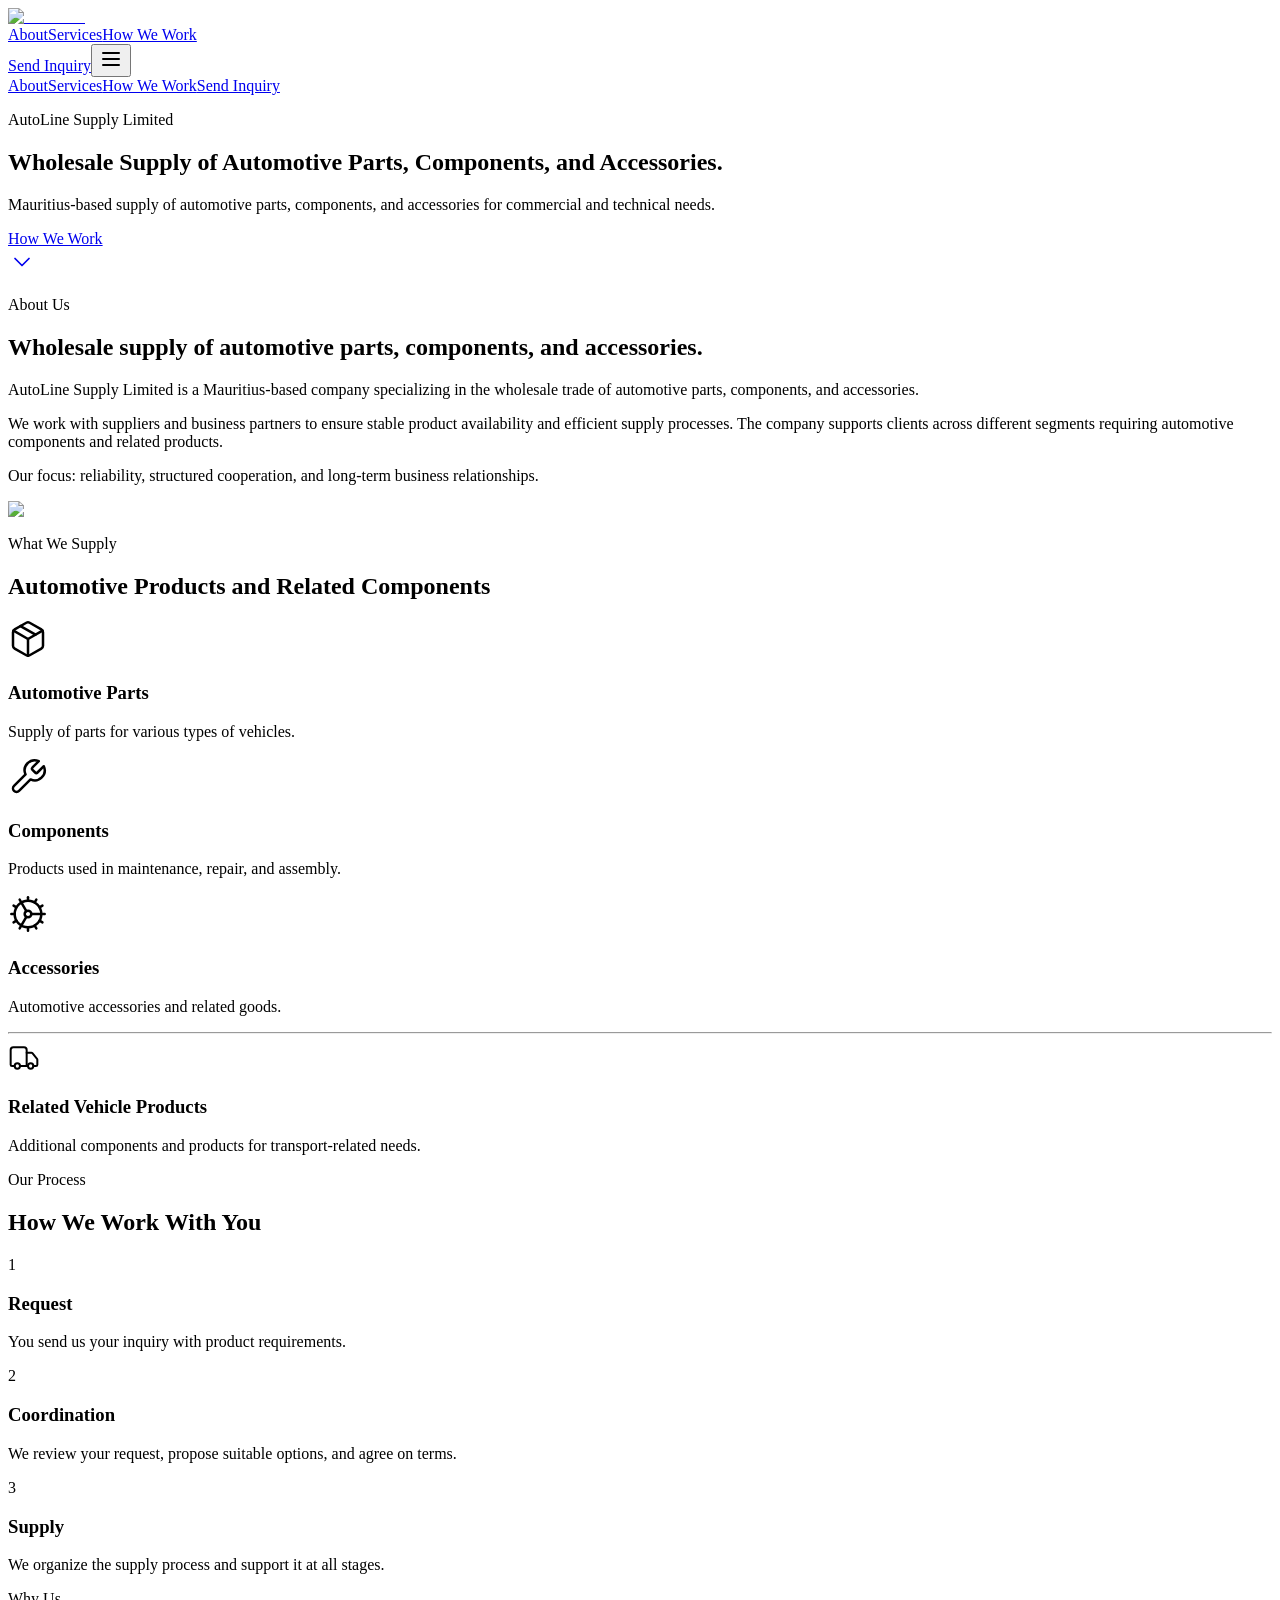
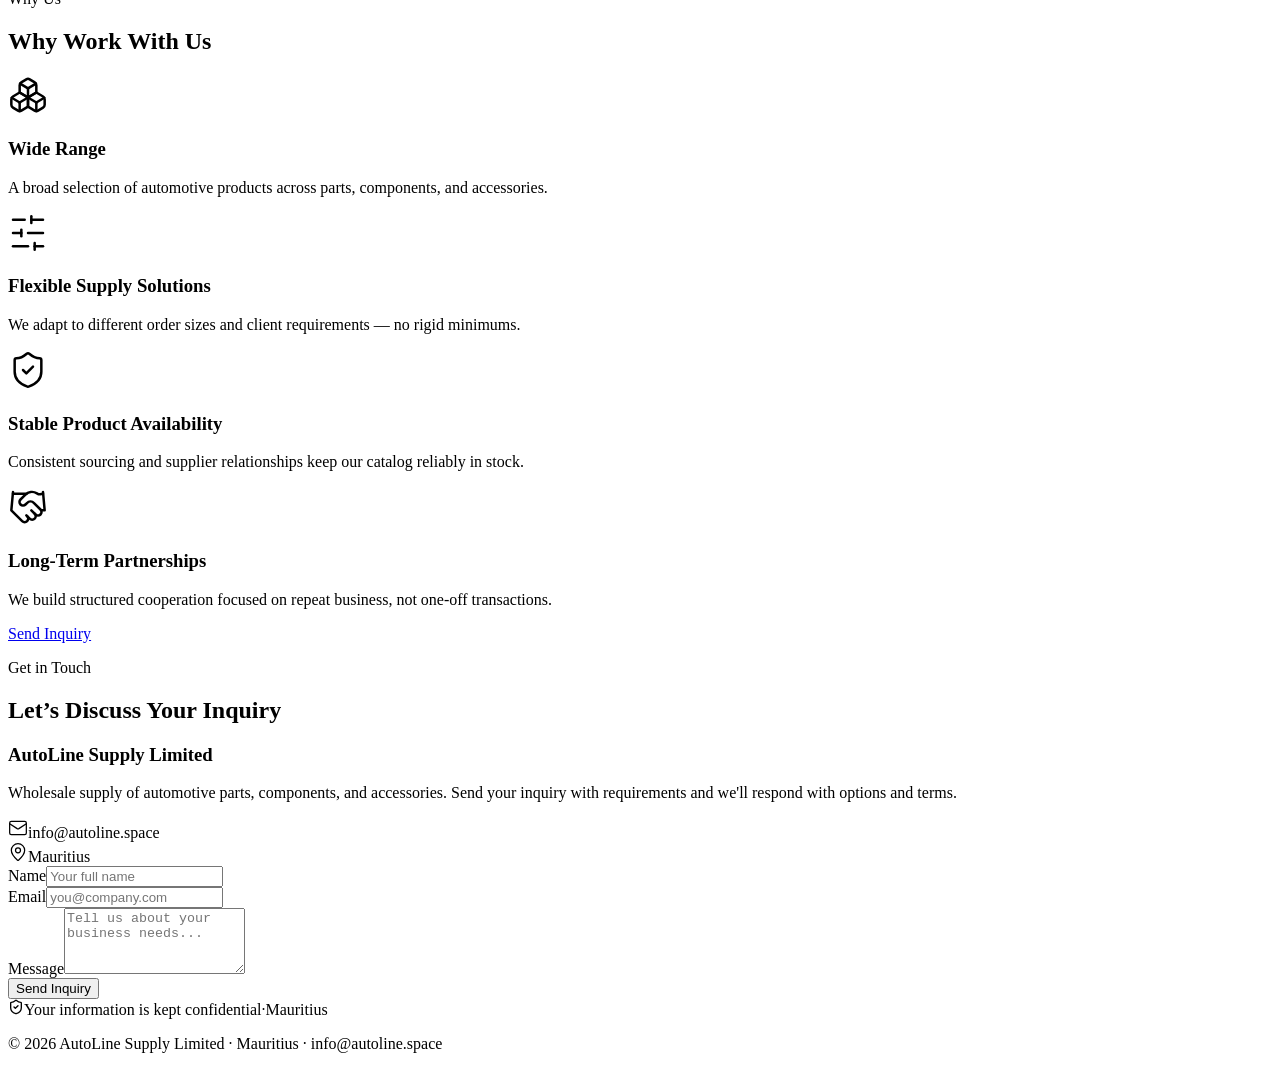
==== index.html @ b6f07a21 "deploy: autoline 2026-04-20 (initial staging)" ====
<!DOCTYPE html><!--4Ac_NPJ3uVlm3q5oQBnjU--><html lang="en" class="__variable_ee29f5 __variable_1c1c1f"><head><meta charSet="utf-8"/><meta name="viewport" content="width=device-width, initial-scale=1"/><link rel="preload" href="/autoline-site/_next/static/media/26d4368bf94c0ec4-s.p.woff2" as="font" crossorigin="" type="font/woff2"/><link rel="preload" href="/autoline-site/_next/static/media/bd9b9909c3a641ff-s.p.woff2" as="font" crossorigin="" type="font/woff2"/><link rel="preload" as="image" href="/autoline-site/logo.png"/><link rel="stylesheet" href="/autoline-site/_next/static/css/9be344c8f03e9dc2.css" data-precedence="next"/><link rel="preload" as="script" fetchPriority="low" href="/autoline-site/_next/static/chunks/webpack-188d86f35a582b76.js"/><script src="/autoline-site/_next/static/chunks/4bd1b696-c023c6e3521b1417.js" async=""></script><script src="/autoline-site/_next/static/chunks/255-930123547535ef59.js" async=""></script><script src="/autoline-site/_next/static/chunks/main-app-407fc2e3245c392a.js" async=""></script><script src="/autoline-site/_next/static/chunks/523-2662014328263343.js" async=""></script><script src="/autoline-site/_next/static/chunks/app/page-aeb9b3ce75f26e6e.js" async=""></script><meta name="next-size-adjust" content=""/><meta name="theme-color" content="#0f0f0f"/><title>AutoLine Supply — Wholesale Automotive Parts &amp; Components</title><meta name="description" content="Mauritius-based supply of automotive parts, components, and accessories for commercial and technical needs."/><meta property="og:title" content="AutoLine Supply — Wholesale Automotive Parts &amp; Components"/><meta property="og:description" content="Mauritius-based supply of automotive parts, components, and accessories for commercial and technical needs."/><meta property="og:image" content="https://holding-sites.github.io/autoline-site/og.jpg"/><meta property="og:type" content="website"/><meta name="twitter:card" content="summary_large_image"/><meta name="twitter:title" content="AutoLine Supply — Wholesale Automotive Parts &amp; Components"/><meta name="twitter:description" content="Mauritius-based supply of automotive parts, components, and accessories for commercial and technical needs."/><meta name="twitter:image" content="https://holding-sites.github.io/autoline-site/og.jpg"/><link rel="icon" href="/autoline-site/favicon.png"/><script src="/autoline-site/_next/static/chunks/polyfills-42372ed130431b0a.js" noModule=""></script></head><body class="font-body antialiased"><div hidden=""><!--$--><!--/$--></div><header class="fixed top-0 left-0 z-50 w-full transition-all duration-200 ease-out bg-transparent"><nav class="mx-auto flex h-16 max-w-[1200px] items-center justify-between px-5 md:px-16"><a class="flex items-center" aria-label="AutoLine" href="/autoline-site"><img alt="AutoLine" width="400" height="300" decoding="async" data-nimg="1" class="h-7 w-auto md:h-8" style="color:transparent" src="/autoline-site/logo.png"/></a><div class="hidden items-center gap-6 md:flex"><a class="font-body text-[14px] font-medium text-ink-light transition-colors hover:text-navy-400" href="#about">About</a><a class="font-body text-[14px] font-medium text-ink-light transition-colors hover:text-navy-400" href="#services">Services</a><a class="font-body text-[14px] font-medium text-ink-light transition-colors hover:text-navy-400" href="#how-we-work">How We Work</a></div><div class="flex items-center gap-4"><a class="hidden rounded-full bg-cta px-6 py-2.5 font-body text-[14px] font-semibold text-white transition-all hover:scale-[1.02] hover:bg-cta-hover md:inline-flex" href="#contacts">Send Inquiry</a><button class="-mr-3 rounded-lg p-3 text-ink-light transition-colors active:bg-white/5 md:hidden" aria-label="Open menu" aria-expanded="false" aria-controls="mobile-menu"><svg xmlns="http://www.w3.org/2000/svg" width="24" height="24" viewBox="0 0 24 24" fill="none" stroke="currentColor" stroke-width="2" stroke-linecap="round" stroke-linejoin="round" class="lucide lucide-menu" aria-hidden="true"><path d="M4 12h16"></path><path d="M4 18h16"></path><path d="M4 6h16"></path></svg></button></div></nav><div id="mobile-menu" aria-hidden="true" class="overflow-hidden bg-navy-950/95 backdrop-blur-[12px] transition-[max-height,opacity] duration-200 ease-out motion-reduce:transition-none md:hidden max-h-0 opacity-0"><div class="flex flex-col gap-1 px-5 pb-10 pt-2"><a tabindex="-1" class="-mx-2 block rounded-lg px-2 py-3 font-body text-[16px] font-medium text-ink-light transition-colors active:bg-white/5" href="#about">About</a><a tabindex="-1" class="-mx-2 block rounded-lg px-2 py-3 font-body text-[16px] font-medium text-ink-light transition-colors active:bg-white/5" href="#services">Services</a><a tabindex="-1" class="-mx-2 block rounded-lg px-2 py-3 font-body text-[16px] font-medium text-ink-light transition-colors active:bg-white/5" href="#how-we-work">How We Work</a><a tabindex="-1" class="mt-3 flex h-[52px] w-full items-center justify-center rounded-full bg-gold-500 font-body text-[16px] font-semibold text-navy-950 transition-all duration-250 ease-out hover:bg-gold-600 active:scale-[0.98]" href="#contacts">Send Inquiry</a></div></div></header><main><section id="hero" class="relative flex min-h-svh items-center overflow-hidden bg-navy-950 md:bg-gradient-to-b md:from-navy-950 md:to-navy-900 xl:min-h-screen"><div aria-hidden="true" class="absolute inset-0 hidden bg-cover bg-center opacity-35 md:block" style="background-image:url(&#x27;/autoline-site/hero.webp&#x27;)"></div><div class="relative z-10 mx-auto w-full max-w-[1200px] px-5 py-20 md:px-16 md:py-0"><div class="hero-animate flex max-w-[880px] flex-col gap-7"><p class="font-body text-[13px] font-semibold uppercase tracking-[0.12em] text-gold-500">AutoLine Supply Limited</p><h1 class="text-balance font-heading text-[clamp(1.75rem,7.5vw,2rem)] font-bold leading-[1.05] tracking-[-0.02em] text-ink-light md:text-[56px] lg:text-[72px]">Wholesale Supply of Automotive Parts, Components, and Accessories.</h1><p class="max-w-[580px] font-body text-[18px] font-normal leading-[1.6] text-ink-light/85 md:text-[20px] lg:text-[22px]">Mauritius-based supply of automotive parts, components, and accessories for commercial and technical needs.</p><div class="pt-3"><a class="inline-flex h-[52px] items-center justify-center rounded-full px-9 font-body text-[16px] font-semibold transition-all duration-250 ease-out bg-gold-500 text-navy-950 hover:bg-gold-600 hover:scale-[1.02] " href="#how-we-work">How We Work</a></div></div></div><a aria-label="Scroll to next section" aria-hidden="false" tabindex="0" class="absolute inset-x-0 bottom-6 mx-auto w-fit text-gold-500/70 transition-opacity duration-300 hover:text-gold-500 md:hidden animate-scroll-hint" href="#services"><svg xmlns="http://www.w3.org/2000/svg" width="28" height="28" viewBox="0 0 24 24" fill="none" stroke="currentColor" stroke-width="1.5" stroke-linecap="round" stroke-linejoin="round" class="lucide lucide-chevron-down" aria-hidden="true"><path d="m6 9 6 6 6-6"></path></svg></a></section><div class="sr-hidden sr-mobile-on"><section id="about" class="scroll-mt-[-32px] bg-surface-warm"><div class="mx-auto max-w-[1200px] px-5 py-20 md:px-16 md:py-[80px] xl:py-[120px] flex flex-col items-center gap-16 lg:flex-row"><div class="flex flex-col gap-6 md:flex-1"><div class="flex flex-col gap-4"><p class="font-body text-[13px] font-semibold uppercase tracking-[0.12em] text-gold-700">About Us</p><h2 class="text-balance font-heading text-[28px] font-semibold leading-[1.15] md:text-[36px] lg:text-[44px] text-navy-800">Wholesale supply of automotive parts, components, and accessories.</h2></div><p class="max-w-[600px] font-body text-[16px] font-normal leading-[1.7] text-ink-muted md:text-[18px]">AutoLine Supply Limited is a Mauritius-based company specializing in the wholesale trade of automotive parts, components, and accessories.</p><p class="max-w-[600px] font-body text-[16px] font-normal leading-[1.7] text-ink-muted md:text-[18px]">We work with suppliers and business partners to ensure stable product availability and efficient supply processes. The company supports clients across different segments requiring automotive components and related products.</p><p class="max-w-[480px] font-body text-[16px] font-medium italic leading-[1.5] text-ink-muted">Our focus: reliability, structured cooperation, and long-term business relationships.</p></div><div class="w-full md:mx-auto md:max-w-[640px] lg:mx-0 lg:w-[480px] lg:max-w-none"><img alt="AutoLine Supply warehouse operations" loading="lazy" width="480" height="360" decoding="async" data-nimg="1" class="rounded-xl object-cover shadow-md" style="color:transparent" src="/autoline-site/about.webp"/></div></div></section></div><div class="sr-hidden"><section id="services" class="scroll-mt-[-32px] bg-surface-tinted"><div class="mx-auto max-w-[1200px] px-5 py-20 md:px-16 md:py-[80px] xl:py-[120px] flex flex-col gap-12 md:gap-10 xl:gap-12"><div class="flex flex-col gap-4"><p class="font-body text-[13px] font-semibold uppercase tracking-[0.12em] text-gold-700">What We Supply</p><h2 class="text-balance font-heading text-[28px] font-semibold leading-[1.15] md:text-[36px] lg:text-[44px] text-ink">Automotive Products and Related Components</h2></div><div class="grid grid-cols-1 gap-4 md:grid-cols-2 md:gap-6 lg:grid-cols-3"><div class="flex h-full flex-col gap-5 rounded-lg border border-line bg-surface-card shadow-[0_1px_3px_rgba(0,0,0,0.06)] transition-all duration-300 ease-out hover:-translate-y-1 hover:shadow-[0_4px_12px_rgba(0,0,0,0.1)] p-8"><svg xmlns="http://www.w3.org/2000/svg" width="40" height="40" viewBox="0 0 24 24" fill="none" stroke="currentColor" stroke-width="1.5" stroke-linecap="round" stroke-linejoin="round" class="lucide lucide-package text-navy-800" aria-hidden="true"><path d="M11 21.73a2 2 0 0 0 2 0l7-4A2 2 0 0 0 21 16V8a2 2 0 0 0-1-1.73l-7-4a2 2 0 0 0-2 0l-7 4A2 2 0 0 0 3 8v8a2 2 0 0 0 1 1.73z"></path><path d="M12 22V12"></path><polyline points="3.29 7 12 12 20.71 7"></polyline><path d="m7.5 4.27 9 5.15"></path></svg><div class="flex flex-col gap-3"><h3 class="font-body text-ink text-[20px] font-bold">Automotive Parts</h3><p class="font-body font-normal leading-[1.6] text-ink-muted text-[16px]">Supply of parts for various types of vehicles.</p></div></div><div class="flex h-full flex-col gap-5 rounded-lg border border-line bg-surface-card shadow-[0_1px_3px_rgba(0,0,0,0.06)] transition-all duration-300 ease-out hover:-translate-y-1 hover:shadow-[0_4px_12px_rgba(0,0,0,0.1)] p-8"><svg xmlns="http://www.w3.org/2000/svg" width="40" height="40" viewBox="0 0 24 24" fill="none" stroke="currentColor" stroke-width="1.5" stroke-linecap="round" stroke-linejoin="round" class="lucide lucide-wrench text-navy-800" aria-hidden="true"><path d="M14.7 6.3a1 1 0 0 0 0 1.4l1.6 1.6a1 1 0 0 0 1.4 0l3.77-3.77a6 6 0 0 1-7.94 7.94l-6.91 6.91a2.12 2.12 0 0 1-3-3l6.91-6.91a6 6 0 0 1 7.94-7.94l-3.76 3.76z"></path></svg><div class="flex flex-col gap-3"><h3 class="font-body text-ink text-[20px] font-bold">Components</h3><p class="font-body font-normal leading-[1.6] text-ink-muted text-[16px]">Products used in maintenance, repair, and assembly.</p></div></div><div class="flex h-full flex-col gap-5 rounded-lg border border-line bg-surface-card shadow-[0_1px_3px_rgba(0,0,0,0.06)] transition-all duration-300 ease-out hover:-translate-y-1 hover:shadow-[0_4px_12px_rgba(0,0,0,0.1)] p-8"><svg xmlns="http://www.w3.org/2000/svg" width="40" height="40" viewBox="0 0 24 24" fill="none" stroke="currentColor" stroke-width="1.5" stroke-linecap="round" stroke-linejoin="round" class="lucide lucide-cog text-navy-800" aria-hidden="true"><path d="M12 20a8 8 0 1 0 0-16 8 8 0 0 0 0 16Z"></path><path d="M12 14a2 2 0 1 0 0-4 2 2 0 0 0 0 4Z"></path><path d="M12 2v2"></path><path d="M12 22v-2"></path><path d="m17 20.66-1-1.73"></path><path d="M11 10.27 7 3.34"></path><path d="m20.66 17-1.73-1"></path><path d="m3.34 7 1.73 1"></path><path d="M14 12h8"></path><path d="M2 12h2"></path><path d="m20.66 7-1.73 1"></path><path d="m3.34 17 1.73-1"></path><path d="m17 3.34-1 1.73"></path><path d="m11 13.73-4 6.93"></path></svg><div class="flex flex-col gap-3"><h3 class="font-body text-ink text-[20px] font-bold">Accessories</h3><p class="font-body font-normal leading-[1.6] text-ink-muted text-[16px]">Automotive accessories and related goods.</p></div></div></div><hr class="border-line"/><div class="flex flex-col gap-4 md:flex-row md:justify-center md:gap-6"><div class="md:w-[calc((100%-1.5rem)/2)] md:shrink-0 lg:w-[calc((100%-3rem)/3)]"><div class="flex h-full flex-col gap-5 rounded-lg border border-line bg-surface-card shadow-[0_1px_3px_rgba(0,0,0,0.06)] transition-all duration-300 ease-out hover:-translate-y-1 hover:shadow-[0_4px_12px_rgba(0,0,0,0.1)] p-6"><svg xmlns="http://www.w3.org/2000/svg" width="32" height="32" viewBox="0 0 24 24" fill="none" stroke="currentColor" stroke-width="1.5" stroke-linecap="round" stroke-linejoin="round" class="lucide lucide-truck text-navy-400" aria-hidden="true"><path d="M14 18V6a2 2 0 0 0-2-2H4a2 2 0 0 0-2 2v11a1 1 0 0 0 1 1h2"></path><path d="M15 18H9"></path><path d="M19 18h2a1 1 0 0 0 1-1v-3.65a1 1 0 0 0-.22-.624l-3.48-4.35A1 1 0 0 0 17.52 8H14"></path><circle cx="17" cy="18" r="2"></circle><circle cx="7" cy="18" r="2"></circle></svg><div class="flex flex-col gap-3"><h3 class="font-body text-ink text-[18px] font-semibold">Related Vehicle Products</h3><p class="font-body font-normal leading-[1.6] text-ink-muted text-[15px]">Additional components and products for transport-related needs.</p></div></div></div></div></div></section></div><div class="sr-hidden"><section id="how-we-work" class="scroll-mt-[-32px] bg-navy-950"><div class="mx-auto max-w-[1200px] px-5 py-20 md:px-16 md:py-[80px] xl:py-[120px] flex flex-col gap-12 md:gap-10 xl:gap-12"><div class="flex flex-col gap-4"><p class="font-body text-[13px] font-semibold uppercase tracking-[0.12em] text-gold-500">Our Process</p><h2 class="text-balance font-heading text-[28px] font-semibold leading-[1.15] md:text-[36px] lg:text-[44px] text-ink-light">How We Work With You</h2></div><div class="flex flex-col gap-4 pt-4 lg:flex-row lg:items-start lg:gap-0"><div class="flex flex-1 flex-col items-center lg:flex-row lg:items-start"><div class="flex flex-1 flex-col items-center gap-4 px-6"><div class="flex h-14 w-14 items-center justify-center rounded-full border-2 border-gold-500 bg-transparent"><span class="font-heading text-[22px] font-semibold text-gold-500">1</span></div><h3 class="text-center font-body text-[20px] font-bold text-ink-light">Request</h3><p class="text-center font-body text-[16px] font-normal leading-[1.6] text-ink-light-muted">You send us your inquiry with product requirements.</p></div><div class="hidden h-14 w-[60px] items-center justify-center lg:flex"><div class="h-[2px] w-full bg-gold-500/40"></div></div><div class="mt-4 flex h-8 w-full items-center justify-center lg:hidden"><div class="h-full w-[2px] bg-gold-500/40"></div></div></div><div class="flex flex-1 flex-col items-center lg:flex-row lg:items-start"><div class="flex flex-1 flex-col items-center gap-4 px-6"><div class="flex h-14 w-14 items-center justify-center rounded-full border-2 border-gold-500 bg-transparent"><span class="font-heading text-[22px] font-semibold text-gold-500">2</span></div><h3 class="text-center font-body text-[20px] font-bold text-ink-light">Coordination</h3><p class="text-center font-body text-[16px] font-normal leading-[1.6] text-ink-light-muted">We review your request, propose suitable options, and agree on terms.</p></div><div class="hidden h-14 w-[60px] items-center justify-center lg:flex"><div class="h-[2px] w-full bg-gold-500/40"></div></div><div class="mt-4 flex h-8 w-full items-center justify-center lg:hidden"><div class="h-full w-[2px] bg-gold-500/40"></div></div></div><div class="flex flex-1 flex-col items-center lg:flex-row lg:items-start"><div class="flex flex-1 flex-col items-center gap-4 px-6"><div class="flex h-14 w-14 items-center justify-center rounded-full border-2 border-gold-500 bg-transparent"><span class="font-heading text-[22px] font-semibold text-gold-500">3</span></div><h3 class="text-center font-body text-[20px] font-bold text-ink-light">Supply</h3><p class="text-center font-body text-[16px] font-normal leading-[1.6] text-ink-light-muted">We organize the supply process and support it at all stages.</p></div></div></div></div></section></div><div class="sr-hidden"><section id="why-us" class="scroll-mt-[-32px] bg-surface-warm"><div class="mx-auto max-w-[1200px] px-5 py-20 md:px-16 md:py-[80px] xl:py-[120px] flex flex-col gap-12 md:gap-10 xl:gap-12"><div class="flex flex-col gap-4"><p class="font-body text-[13px] font-semibold uppercase tracking-[0.12em] text-gold-700">Why Us</p><h2 class="text-balance font-heading text-[28px] font-semibold leading-[1.15] md:text-[36px] lg:text-[44px] text-ink">Why Work With Us</h2></div><div class="grid grid-cols-1 gap-10 md:grid-cols-2 md:gap-x-8 md:gap-y-10 xl:gap-12"><div class="flex flex-col gap-3"><svg xmlns="http://www.w3.org/2000/svg" width="40" height="40" viewBox="0 0 24 24" fill="none" stroke="currentColor" stroke-width="1.5" stroke-linecap="round" stroke-linejoin="round" class="lucide lucide-boxes text-navy-800" aria-hidden="true"><path d="M2.97 12.92A2 2 0 0 0 2 14.63v3.24a2 2 0 0 0 .97 1.71l3 1.8a2 2 0 0 0 2.06 0L12 19v-5.5l-5-3-4.03 2.42Z"></path><path d="m7 16.5-4.74-2.85"></path><path d="m7 16.5 5-3"></path><path d="M7 16.5v5.17"></path><path d="M12 13.5V19l3.97 2.38a2 2 0 0 0 2.06 0l3-1.8a2 2 0 0 0 .97-1.71v-3.24a2 2 0 0 0-.97-1.71L17 10.5l-5 3Z"></path><path d="m17 16.5-5-3"></path><path d="m17 16.5 4.74-2.85"></path><path d="M17 16.5v5.17"></path><path d="M7.97 4.42A2 2 0 0 0 7 6.13v4.37l5 3 5-3V6.13a2 2 0 0 0-.97-1.71l-3-1.8a2 2 0 0 0-2.06 0l-3 1.8Z"></path><path d="M12 8 7.26 5.15"></path><path d="m12 8 4.74-2.85"></path><path d="M12 13.5V8"></path></svg><h3 class="font-body text-[20px] font-bold text-ink">Wide Range</h3><p class="font-body text-[16px] font-normal leading-[1.6] text-ink-muted">A broad selection of automotive products across parts, components, and accessories.</p></div><div class="flex flex-col gap-3"><svg xmlns="http://www.w3.org/2000/svg" width="40" height="40" viewBox="0 0 24 24" fill="none" stroke="currentColor" stroke-width="1.5" stroke-linecap="round" stroke-linejoin="round" class="lucide lucide-sliders-horizontal text-navy-800" aria-hidden="true"><line x1="21" x2="14" y1="4" y2="4"></line><line x1="10" x2="3" y1="4" y2="4"></line><line x1="21" x2="12" y1="12" y2="12"></line><line x1="8" x2="3" y1="12" y2="12"></line><line x1="21" x2="16" y1="20" y2="20"></line><line x1="12" x2="3" y1="20" y2="20"></line><line x1="14" x2="14" y1="2" y2="6"></line><line x1="8" x2="8" y1="10" y2="14"></line><line x1="16" x2="16" y1="18" y2="22"></line></svg><h3 class="font-body text-[20px] font-bold text-ink">Flexible Supply Solutions</h3><p class="font-body text-[16px] font-normal leading-[1.6] text-ink-muted">We adapt to different order sizes and client requirements — no rigid minimums.</p></div><div class="flex flex-col gap-3"><svg xmlns="http://www.w3.org/2000/svg" width="40" height="40" viewBox="0 0 24 24" fill="none" stroke="currentColor" stroke-width="1.5" stroke-linecap="round" stroke-linejoin="round" class="lucide lucide-shield-check text-navy-800" aria-hidden="true"><path d="M20 13c0 5-3.5 7.5-7.66 8.95a1 1 0 0 1-.67-.01C7.5 20.5 4 18 4 13V6a1 1 0 0 1 1-1c2 0 4.5-1.2 6.24-2.72a1.17 1.17 0 0 1 1.52 0C14.51 3.81 17 5 19 5a1 1 0 0 1 1 1z"></path><path d="m9 12 2 2 4-4"></path></svg><h3 class="font-body text-[20px] font-bold text-ink">Stable Product Availability</h3><p class="font-body text-[16px] font-normal leading-[1.6] text-ink-muted">Consistent sourcing and supplier relationships keep our catalog reliably in stock.</p></div><div class="flex flex-col gap-3"><svg xmlns="http://www.w3.org/2000/svg" width="40" height="40" viewBox="0 0 24 24" fill="none" stroke="currentColor" stroke-width="1.5" stroke-linecap="round" stroke-linejoin="round" class="lucide lucide-handshake text-navy-800" aria-hidden="true"><path d="m11 17 2 2a1 1 0 1 0 3-3"></path><path d="m14 14 2.5 2.5a1 1 0 1 0 3-3l-3.88-3.88a3 3 0 0 0-4.24 0l-.88.88a1 1 0 1 1-3-3l2.81-2.81a5.79 5.79 0 0 1 7.06-.87l.47.28a2 2 0 0 0 1.42.25L21 4"></path><path d="m21 3 1 11h-2"></path><path d="M3 3 2 14l6.5 6.5a1 1 0 1 0 3-3"></path><path d="M3 4h8"></path></svg><h3 class="font-body text-[20px] font-bold text-ink">Long-Term Partnerships</h3><p class="font-body text-[16px] font-normal leading-[1.6] text-ink-muted">We build structured cooperation focused on repeat business, not one-off transactions.</p></div></div><div class="flex justify-center pt-4"><a class="inline-flex h-[52px] items-center justify-center rounded-full px-9 font-body text-[16px] font-semibold transition-all duration-250 ease-out bg-cta text-white hover:bg-cta-hover hover:scale-[1.02] " href="#contacts">Send Inquiry</a></div></div></section></div><div class="sr-hidden"><section id="contacts" class="scroll-mt-[-32px] bg-surface-tinted"><div class="mx-auto max-w-[1200px] px-5 py-20 md:px-16 md:py-[80px] xl:py-[120px] flex flex-col gap-12 md:gap-10 xl:gap-12"><div class="flex flex-col gap-4"><p class="font-body text-[13px] font-semibold uppercase tracking-[0.12em] text-gold-700">Get in Touch</p><h2 class="text-balance font-heading text-[28px] font-semibold leading-[1.15] md:text-[36px] lg:text-[44px] text-ink">Let’s Discuss Your Inquiry</h2></div><div class="flex flex-col gap-16 lg:flex-row"><div class="flex flex-col gap-8 md:flex-1"><h3 class="font-heading text-[20px] font-semibold leading-[1.2] text-navy-800 md:text-[28px]">AutoLine Supply Limited</h3><p class="font-body text-[16px] font-normal leading-[1.6] text-ink-muted">Wholesale supply of automotive parts, components, and accessories. Send your inquiry with requirements and we&#x27;ll respond with options and terms.</p><div class="flex flex-col gap-5"><div class="flex items-center gap-3"><svg xmlns="http://www.w3.org/2000/svg" width="20" height="20" viewBox="0 0 24 24" fill="none" stroke="currentColor" stroke-width="1.5" stroke-linecap="round" stroke-linejoin="round" class="lucide lucide-mail text-navy-800" aria-hidden="true"><path d="m22 7-8.991 5.727a2 2 0 0 1-2.009 0L2 7"></path><rect x="2" y="4" width="20" height="16" rx="2"></rect></svg><span class="font-body text-[16px] text-ink-muted">info@autoline.space</span></div><div class="flex items-center gap-3"><svg xmlns="http://www.w3.org/2000/svg" width="20" height="20" viewBox="0 0 24 24" fill="none" stroke="currentColor" stroke-width="1.5" stroke-linecap="round" stroke-linejoin="round" class="lucide lucide-map-pin text-navy-800" aria-hidden="true"><path d="M20 10c0 4.993-5.539 10.193-7.399 11.799a1 1 0 0 1-1.202 0C9.539 20.193 4 14.993 4 10a8 8 0 0 1 16 0"></path><circle cx="12" cy="10" r="3"></circle></svg><span class="font-body text-[16px] text-ink-muted">Mauritius</span></div></div></div><div class="md:flex-1"><form class="flex flex-col gap-6 rounded-xl border border-line bg-surface-card p-8 shadow-lg"><div class="flex flex-col gap-2"><label for="name" class="font-body text-[14px] font-medium text-ink">Name</label><input id="name" type="text" placeholder="Your full name" required="" class="w-full rounded-lg border border-line bg-surface-warm px-4 font-body text-[15px] text-ink placeholder:text-ink-faint focus:outline-none focus:ring-2 focus:ring-navy-400 h-12" name="name"/></div><div class="flex flex-col gap-2"><label for="email" class="font-body text-[14px] font-medium text-ink">Email</label><input id="email" type="email" placeholder="you@company.com" required="" class="w-full rounded-lg border border-line bg-surface-warm px-4 font-body text-[15px] text-ink placeholder:text-ink-faint focus:outline-none focus:ring-2 focus:ring-navy-400 h-12" name="email"/></div><div class="flex flex-col gap-2"><label for="message" class="font-body text-[14px] font-medium text-ink">Message</label><textarea id="message" name="message" placeholder="Tell us about your business needs..." rows="4" class="w-full rounded-lg border border-line bg-surface-warm px-4 font-body text-[15px] text-ink placeholder:text-ink-faint focus:outline-none focus:ring-2 focus:ring-navy-400 h-[120px] resize-none py-3"></textarea></div><button type="submit" class="inline-flex h-[52px] items-center justify-center rounded-full px-9 font-body text-[16px] font-semibold transition-all duration-250 ease-out bg-cta text-white hover:bg-cta-hover hover:scale-[1.02] w-full">Send Inquiry</button><div class="flex flex-col items-center gap-2 text-center md:flex-row md:flex-wrap md:justify-center md:gap-2"><svg xmlns="http://www.w3.org/2000/svg" width="16" height="16" viewBox="0 0 24 24" fill="none" stroke="currentColor" stroke-width="2" stroke-linecap="round" stroke-linejoin="round" class="lucide lucide-shield-check text-ink-faint" aria-hidden="true"><path d="M20 13c0 5-3.5 7.5-7.66 8.95a1 1 0 0 1-.67-.01C7.5 20.5 4 18 4 13V6a1 1 0 0 1 1-1c2 0 4.5-1.2 6.24-2.72a1.17 1.17 0 0 1 1.52 0C14.51 3.81 17 5 19 5a1 1 0 0 1 1 1z"></path><path d="m9 12 2 2 4-4"></path></svg><span class="font-body text-[13px] text-ink-faint">Your information is kept confidential<span class="ml-2 hidden md:inline">·</span></span><span class="font-body text-[13px] text-ink-faint">Mauritius</span></div></form></div></div></div></section></div></main><footer class="bg-navy-950"><div class="mx-auto max-w-[1200px] px-5 py-16 md:px-16 md:py-12 xl:py-16"><p class="mx-auto max-w-[640px] text-center font-body text-[13px] leading-relaxed text-ink-light-muted">© 2026 AutoLine Supply Limited · Mauritius · info@autoline.space</p></div></footer><!--$--><!--/$--><script src="/autoline-site/_next/static/chunks/webpack-188d86f35a582b76.js" id="_R_" async=""></script><script>(self.__next_f=self.__next_f||[]).push([0])</script><script>self.__next_f.push([1,"1:\"$Sreact.fragment\"\n2:I[9766,[],\"\"]\n3:I[8924,[],\"\"]\n4:I[1149,[\"523\",\"static/chunks/523-2662014328263343.js\",\"974\",\"static/chunks/app/page-aeb9b3ce75f26e6e.js\"],\"NavBar\"]\n5:I[2619,[\"523\",\"static/chunks/523-2662014328263343.js\",\"974\",\"static/chunks/app/page-aeb9b3ce75f26e6e.js\"],\"\"]\n6:I[8854,[\"523\",\"static/chunks/523-2662014328263343.js\",\"974\",\"static/chunks/app/page-aeb9b3ce75f26e6e.js\"],\"HeroScrollHint\"]\n7:I[6985,[\"523\",\"static/chunks/523-2662014328263343.js\",\"974\",\"static/chunks/app/page-aeb9b3ce75f26e6e.js\"],\"ScrollReveal\"]\n14:I[7150,[],\"\"]\n:HL[\"/autoline-site/_next/static/media/26d4368bf94c0ec4-s.p.woff2\",\"font\",{\"crossOrigin\":\"\",\"type\":\"font/woff2\"}]\n:HL[\"/autoline-site/_next/static/media/bd9b9909c3a641ff-s.p.woff2\",\"font\",{\"crossOrigin\":\"\",\"type\":\"font/woff2\"}]\n:HL[\"/autoline-site/_next/static/css/9be344c8f03e9dc2.css\",\"style\"]\n"])</script><script>self.__next_f.push([1,"0:{\"P\":null,\"b\":\"4Ac_NPJ3uVlm3q5oQBnjU\",\"p\":\"/autoline-site\",\"c\":[\"\",\"\"],\"i\":false,\"f\":[[[\"\",{\"children\":[\"__PAGE__\",{}]},\"$undefined\",\"$undefined\",true],[\"\",[\"$\",\"$1\",\"c\",{\"children\":[[[\"$\",\"link\",\"0\",{\"rel\":\"stylesheet\",\"href\":\"/autoline-site/_next/static/css/9be344c8f03e9dc2.css\",\"precedence\":\"next\",\"crossOrigin\":\"$undefined\",\"nonce\":\"$undefined\"}]],[\"$\",\"html\",null,{\"lang\":\"en\",\"className\":\"__variable_ee29f5 __variable_1c1c1f\",\"children\":[\"$\",\"body\",null,{\"className\":\"font-body antialiased\",\"children\":[\"$\",\"$L2\",null,{\"parallelRouterKey\":\"children\",\"error\":\"$undefined\",\"errorStyles\":\"$undefined\",\"errorScripts\":\"$undefined\",\"template\":[\"$\",\"$L3\",null,{}],\"templateStyles\":\"$undefined\",\"templateScripts\":\"$undefined\",\"notFound\":[[[\"$\",\"title\",null,{\"children\":\"404: This page could not be found.\"}],[\"$\",\"div\",null,{\"style\":{\"fontFamily\":\"system-ui,\\\"Segoe UI\\\",Roboto,Helvetica,Arial,sans-serif,\\\"Apple Color Emoji\\\",\\\"Segoe UI Emoji\\\"\",\"height\":\"100vh\",\"textAlign\":\"center\",\"display\":\"flex\",\"flexDirection\":\"column\",\"alignItems\":\"center\",\"justifyContent\":\"center\"},\"children\":[\"$\",\"div\",null,{\"children\":[[\"$\",\"style\",null,{\"dangerouslySetInnerHTML\":{\"__html\":\"body{color:#000;background:#fff;margin:0}.next-error-h1{border-right:1px solid rgba(0,0,0,.3)}@media (prefers-color-scheme:dark){body{color:#fff;background:#000}.next-error-h1{border-right:1px solid rgba(255,255,255,.3)}}\"}}],[\"$\",\"h1\",null,{\"className\":\"next-error-h1\",\"style\":{\"display\":\"inline-block\",\"margin\":\"0 20px 0 0\",\"padding\":\"0 23px 0 0\",\"fontSize\":24,\"fontWeight\":500,\"verticalAlign\":\"top\",\"lineHeight\":\"49px\"},\"children\":404}],[\"$\",\"div\",null,{\"style\":{\"display\":\"inline-block\"},\"children\":[\"$\",\"h2\",null,{\"style\":{\"fontSize\":14,\"fontWeight\":400,\"lineHeight\":\"49px\",\"margin\":0},\"children\":\"This page could not be found.\"}]}]]}]}]],[]],\"forbidden\":\"$undefined\",\"unauthorized\":\"$undefined\"}]}]}]]}],{\"children\":[\"__PAGE__\",[\"$\",\"$1\",\"c\",{\"children\":[[[\"$\",\"$L4\",null,{\"brand\":\"AutoLine\",\"logoSrc\":\"/autoline-site/logo.png\",\"links\":[{\"label\":\"About\",\"href\":\"#about\"},{\"label\":\"Services\",\"href\":\"#services\"},{\"label\":\"How We Work\",\"href\":\"#how-we-work\"}],\"ctaLabel\":\"Send Inquiry\",\"ctaHref\":\"#contacts\"}],[\"$\",\"main\",null,{\"children\":[[\"$\",\"section\",null,{\"id\":\"hero\",\"className\":\"relative flex min-h-svh items-center overflow-hidden bg-navy-950 md:bg-gradient-to-b md:from-navy-950 md:to-navy-900 xl:min-h-screen\",\"children\":[[\"$\",\"div\",null,{\"aria-hidden\":true,\"className\":\"absolute inset-0 hidden bg-cover bg-center opacity-35 md:block\",\"style\":{\"backgroundImage\":\"url('/autoline-site/hero.webp')\"}}],[\"$\",\"div\",null,{\"className\":\"relative z-10 mx-auto w-full max-w-[1200px] px-5 py-20 md:px-16 md:py-0\",\"children\":[\"$\",\"div\",null,{\"className\":\"hero-animate flex max-w-[880px] flex-col gap-7\",\"children\":[[\"$\",\"p\",null,{\"className\":\"font-body text-[13px] font-semibold uppercase tracking-[0.12em] text-gold-500\",\"children\":\"AutoLine Supply Limited\"}],[\"$\",\"h1\",null,{\"className\":\"text-balance font-heading text-[clamp(1.75rem,7.5vw,2rem)] font-bold leading-[1.05] tracking-[-0.02em] text-ink-light md:text-[56px] lg:text-[72px]\",\"children\":\"Wholesale Supply of Automotive Parts, Components, and Accessories.\"}],[\"$\",\"p\",null,{\"className\":\"max-w-[580px] font-body text-[18px] font-normal leading-[1.6] text-ink-light/85 md:text-[20px] lg:text-[22px]\",\"children\":\"Mauritius-based supply of automotive parts, components, and accessories for commercial and technical needs.\"}],[\"$\",\"div\",null,{\"className\":\"pt-3\",\"children\":[\"$\",\"$L5\",null,{\"href\":\"#how-we-work\",\"className\":\"inline-flex h-[52px] items-center justify-center rounded-full px-9 font-body text-[16px] font-semibold transition-all duration-250 ease-out bg-gold-500 text-navy-950 hover:bg-gold-600 hover:scale-[1.02] \",\"children\":\"How We Work\"}]}]]}]}],[\"$\",\"$L6\",null,{}]]}],[\"$\",\"$L7\",null,{\"className\":\"sr-mobile-on\",\"children\":[\"$\",\"section\",null,{\"id\":\"about\",\"className\":\"scroll-mt-[-32px] bg-surface-warm\",\"children\":[\"$\",\"div\",null,{\"className\":\"mx-auto max-w-[1200px] px-5 py-20 md:px-16 md:py-[80px] xl:py-[120px] flex flex-col items-center gap-16 lg:flex-row\",\"children\":[[\"$\",\"div\",null,{\"className\":\"flex flex-col gap-6 md:flex-1\",\"children\":[[\"$\",\"div\",null,{\"className\":\"flex flex-col gap-4\",\"children\":[[\"$\",\"p\",null,{\"className\":\"font-body text-[13px] font-semibold uppercase tracking-[0.12em] text-gold-700\",\"children\":\"About Us\"}],\"$L8\"]}],[\"$L9\",\"$La\"],\"$Lb\"]}],\"$Lc\"]}]}]}],\"$Ld\",\"$Le\",\"$Lf\",\"$L10\"]}],\"$L11\"],null,\"$L12\"]}],{},null,false]},null,false],\"$L13\",false]],\"m\":\"$undefined\",\"G\":[\"$14\",[]],\"s\":false,\"S\":true}\n"])</script><script>self.__next_f.push([1,"15:I[1356,[\"523\",\"static/chunks/523-2662014328263343.js\",\"974\",\"static/chunks/app/page-aeb9b3ce75f26e6e.js\"],\"Image\"]\n21:I[7250,[\"523\",\"static/chunks/523-2662014328263343.js\",\"974\",\"static/chunks/app/page-aeb9b3ce75f26e6e.js\"],\"ContactsSection\"]\n22:I[4431,[],\"OutletBoundary\"]\n24:I[5278,[],\"AsyncMetadataOutlet\"]\n26:I[4431,[],\"ViewportBoundary\"]\n28:I[4431,[],\"MetadataBoundary\"]\n29:\"$Sreact.suspense\"\n8:[\"$\",\"h2\",null,{\"className\":\"text-balance font-heading text-[28px] font-semibold leading-[1.15] md:text-[36px] lg:text-[44px] text-navy-800\",\"children\":\"Wholesale supply of automotive parts, components, and accessories.\"}]\n9:[\"$\",\"p\",\"0\",{\"className\":\"max-w-[600px] font-body text-[16px] font-normal leading-[1.7] text-ink-muted md:text-[18px]\",\"children\":\"AutoLine Supply Limited is a Mauritius-based company specializing in the wholesale trade of automotive parts, components, and accessories.\"}]\na:[\"$\",\"p\",\"1\",{\"className\":\"max-w-[600px] font-body text-[16px] font-normal leading-[1.7] text-ink-muted md:text-[18px]\",\"children\":\"We work with suppliers and business partners to ensure stable product availability and efficient supply processes. The company supports clients across different segments requiring automotive components and related products.\"}]\nb:[\"$\",\"p\",null,{\"className\":\"max-w-[480px] font-body text-[16px] font-medium italic leading-[1.5] text-ink-muted\",\"children\":\"Our focus: reliability, structured cooperation, and long-term business relationships.\"}]\nc:[\"$\",\"div\",null,{\"className\":\"w-full md:mx-auto md:max-w-[640px] lg:mx-0 lg:w-[480px] lg:max-w-none\",\"children\":[\"$\",\"$L15\",null,{\"src\":\"/autoline-site/about.webp\",\"alt\":\"AutoLine Supply warehouse operations\",\"width\":480,\"height\":360,\"className\":\"rounded-xl object-cover shadow-md\"}]}]\n"])</script><script>self.__next_f.push([1,"d:[\"$\",\"$L7\",null,{\"children\":[\"$\",\"section\",null,{\"id\":\"services\",\"className\":\"scroll-mt-[-32px] bg-surface-tinted\",\"children\":[\"$\",\"div\",null,{\"className\":\"mx-auto max-w-[1200px] px-5 py-20 md:px-16 md:py-[80px] xl:py-[120px] flex flex-col gap-12 md:gap-10 xl:gap-12\",\"children\":[[\"$\",\"div\",null,{\"className\":\"flex flex-col gap-4\",\"children\":[[\"$\",\"p\",null,{\"className\":\"font-body text-[13px] font-semibold uppercase tracking-[0.12em] text-gold-700\",\"children\":\"What We Supply\"}],[\"$\",\"h2\",null,{\"className\":\"text-balance font-heading text-[28px] font-semibold leading-[1.15] md:text-[36px] lg:text-[44px] text-ink\",\"children\":\"Automotive Products and Related Components\"}]]}],[\"$\",\"div\",null,{\"className\":\"grid grid-cols-1 gap-4 md:grid-cols-2 md:gap-6 lg:grid-cols-3\",\"children\":[[\"$\",\"div\",\"Automotive Parts\",{\"className\":\"flex h-full flex-col gap-5 rounded-lg border border-line bg-surface-card shadow-[0_1px_3px_rgba(0,0,0,0.06)] transition-all duration-300 ease-out hover:-translate-y-1 hover:shadow-[0_4px_12px_rgba(0,0,0,0.1)] p-8\",\"children\":[[\"$\",\"svg\",null,{\"ref\":\"$undefined\",\"xmlns\":\"http://www.w3.org/2000/svg\",\"width\":40,\"height\":40,\"viewBox\":\"0 0 24 24\",\"fill\":\"none\",\"stroke\":\"currentColor\",\"strokeWidth\":1.5,\"strokeLinecap\":\"round\",\"strokeLinejoin\":\"round\",\"className\":\"lucide lucide-package text-navy-800\",\"aria-hidden\":\"true\",\"children\":[[\"$\",\"path\",\"1a0edw\",{\"d\":\"M11 21.73a2 2 0 0 0 2 0l7-4A2 2 0 0 0 21 16V8a2 2 0 0 0-1-1.73l-7-4a2 2 0 0 0-2 0l-7 4A2 2 0 0 0 3 8v8a2 2 0 0 0 1 1.73z\"}],[\"$\",\"path\",\"d0xqtd\",{\"d\":\"M12 22V12\"}],[\"$\",\"polyline\",\"ousv84\",{\"points\":\"3.29 7 12 12 20.71 7\"}],[\"$\",\"path\",\"1c824w\",{\"d\":\"m7.5 4.27 9 5.15\"}],\"$undefined\"]}],[\"$\",\"div\",null,{\"className\":\"flex flex-col gap-3\",\"children\":[[\"$\",\"h3\",null,{\"className\":\"font-body text-ink text-[20px] font-bold\",\"children\":\"Automotive Parts\"}],[\"$\",\"p\",null,{\"className\":\"font-body font-normal leading-[1.6] text-ink-muted text-[16px]\",\"children\":\"Supply of parts for various types of vehicles.\"}]]}]]}],[\"$\",\"div\",\"Components\",{\"className\":\"flex h-full flex-col gap-5 rounded-lg border border-line bg-surface-card shadow-[0_1px_3px_rgba(0,0,0,0.06)] transition-all duration-300 ease-out hover:-translate-y-1 hover:shadow-[0_4px_12px_rgba(0,0,0,0.1)] p-8\",\"children\":[[\"$\",\"svg\",null,{\"ref\":\"$undefined\",\"xmlns\":\"http://www.w3.org/2000/svg\",\"width\":40,\"height\":40,\"viewBox\":\"0 0 24 24\",\"fill\":\"none\",\"stroke\":\"currentColor\",\"strokeWidth\":1.5,\"strokeLinecap\":\"round\",\"strokeLinejoin\":\"round\",\"className\":\"lucide lucide-wrench text-navy-800\",\"aria-hidden\":\"true\",\"children\":[[\"$\",\"path\",\"cbrjhi\",{\"d\":\"M14.7 6.3a1 1 0 0 0 0 1.4l1.6 1.6a1 1 0 0 0 1.4 0l3.77-3.77a6 6 0 0 1-7.94 7.94l-6.91 6.91a2.12 2.12 0 0 1-3-3l6.91-6.91a6 6 0 0 1 7.94-7.94l-3.76 3.76z\"}],\"$undefined\"]}],[\"$\",\"div\",null,{\"className\":\"flex flex-col gap-3\",\"children\":[[\"$\",\"h3\",null,{\"className\":\"font-body text-ink text-[20px] font-bold\",\"children\":\"Components\"}],[\"$\",\"p\",null,{\"className\":\"font-body font-normal leading-[1.6] text-ink-muted text-[16px]\",\"children\":\"Products used in maintenance, repair, and assembly.\"}]]}]]}],[\"$\",\"div\",\"Accessories\",{\"className\":\"flex h-full flex-col gap-5 rounded-lg border border-line bg-surface-card shadow-[0_1px_3px_rgba(0,0,0,0.06)] transition-all duration-300 ease-out hover:-translate-y-1 hover:shadow-[0_4px_12px_rgba(0,0,0,0.1)] p-8\",\"children\":[[\"$\",\"svg\",null,{\"ref\":\"$undefined\",\"xmlns\":\"http://www.w3.org/2000/svg\",\"width\":40,\"height\":40,\"viewBox\":\"0 0 24 24\",\"fill\":\"none\",\"stroke\":\"currentColor\",\"strokeWidth\":1.5,\"strokeLinecap\":\"round\",\"strokeLinejoin\":\"round\",\"className\":\"lucide lucide-cog text-navy-800\",\"aria-hidden\":\"true\",\"children\":[[\"$\",\"path\",\"sobvz5\",{\"d\":\"M12 20a8 8 0 1 0 0-16 8 8 0 0 0 0 16Z\"}],[\"$\",\"path\",\"11i496\",{\"d\":\"M12 14a2 2 0 1 0 0-4 2 2 0 0 0 0 4Z\"}],[\"$\",\"path\",\"tus03m\",{\"d\":\"M12 2v2\"}],[\"$\",\"path\",\"1osdcq\",{\"d\":\"M12 22v-2\"}],[\"$\",\"path\",\"eq3orb\",{\"d\":\"m17 20.66-1-1.73\"}],[\"$\",\"path\",\"16pf9h\",{\"d\":\"M11 10.27 7 3.34\"}],[\"$\",\"path\",\"sg0v6f\",{\"d\":\"m20.66 17-1.73-1\"}],[\"$\",\"path\",\"1ulond\",{\"d\":\"m3.34 7 1.73 1\"}],\"$L16\",\"$L17\",\"$L18\",\"$L19\",\"$L1a\",\"$L1b\",\"$undefined\"]}],\"$L1c\"]}]]}],\"$L1d\",\"$L1e\"]}]}]}]\n"])</script><script>self.__next_f.push([1,"e:[\"$\",\"$L7\",null,{\"children\":[\"$\",\"section\",null,{\"id\":\"how-we-work\",\"className\":\"scroll-mt-[-32px] bg-navy-950\",\"children\":[\"$\",\"div\",null,{\"className\":\"mx-auto max-w-[1200px] px-5 py-20 md:px-16 md:py-[80px] xl:py-[120px] flex flex-col gap-12 md:gap-10 xl:gap-12\",\"children\":[[\"$\",\"div\",null,{\"className\":\"flex flex-col gap-4\",\"children\":[[\"$\",\"p\",null,{\"className\":\"font-body text-[13px] font-semibold uppercase tracking-[0.12em] text-gold-500\",\"children\":\"Our Process\"}],[\"$\",\"h2\",null,{\"className\":\"text-balance font-heading text-[28px] font-semibold leading-[1.15] md:text-[36px] lg:text-[44px] text-ink-light\",\"children\":\"How We Work With You\"}]]}],[\"$\",\"div\",null,{\"className\":\"flex flex-col gap-4 pt-4 lg:flex-row lg:items-start lg:gap-0\",\"children\":[[\"$\",\"div\",\"1\",{\"className\":\"flex flex-1 flex-col items-center lg:flex-row lg:items-start\",\"children\":[[\"$\",\"div\",null,{\"className\":\"flex flex-1 flex-col items-center gap-4 px-6\",\"children\":[[\"$\",\"div\",null,{\"className\":\"flex h-14 w-14 items-center justify-center rounded-full border-2 border-gold-500 bg-transparent\",\"children\":[\"$\",\"span\",null,{\"className\":\"font-heading text-[22px] font-semibold text-gold-500\",\"children\":1}]}],[\"$\",\"h3\",null,{\"className\":\"text-center font-body text-[20px] font-bold text-ink-light\",\"children\":\"Request\"}],[\"$\",\"p\",null,{\"className\":\"text-center font-body text-[16px] font-normal leading-[1.6] text-ink-light-muted\",\"children\":\"You send us your inquiry with product requirements.\"}]]}],[[\"$\",\"div\",null,{\"className\":\"hidden h-14 w-[60px] items-center justify-center lg:flex\",\"children\":[\"$\",\"div\",null,{\"className\":\"h-[2px] w-full bg-gold-500/40\"}]}],[\"$\",\"div\",null,{\"className\":\"mt-4 flex h-8 w-full items-center justify-center lg:hidden\",\"children\":[\"$\",\"div\",null,{\"className\":\"h-full w-[2px] bg-gold-500/40\"}]}]]]}],[\"$\",\"div\",\"2\",{\"className\":\"flex flex-1 flex-col items-center lg:flex-row lg:items-start\",\"children\":[[\"$\",\"div\",null,{\"className\":\"flex flex-1 flex-col items-center gap-4 px-6\",\"children\":[[\"$\",\"div\",null,{\"className\":\"flex h-14 w-14 items-center justify-center rounded-full border-2 border-gold-500 bg-transparent\",\"children\":[\"$\",\"span\",null,{\"className\":\"font-heading text-[22px] font-semibold text-gold-500\",\"children\":2}]}],[\"$\",\"h3\",null,{\"className\":\"text-center font-body text-[20px] font-bold text-ink-light\",\"children\":\"Coordination\"}],[\"$\",\"p\",null,{\"className\":\"text-center font-body text-[16px] font-normal leading-[1.6] text-ink-light-muted\",\"children\":\"We review your request, propose suitable options, and agree on terms.\"}]]}],[[\"$\",\"div\",null,{\"className\":\"hidden h-14 w-[60px] items-center justify-center lg:flex\",\"children\":[\"$\",\"div\",null,{\"className\":\"h-[2px] w-full bg-gold-500/40\"}]}],[\"$\",\"div\",null,{\"className\":\"mt-4 flex h-8 w-full items-center justify-center lg:hidden\",\"children\":[\"$\",\"div\",null,{\"className\":\"h-full w-[2px] bg-gold-500/40\"}]}]]]}],[\"$\",\"div\",\"3\",{\"className\":\"flex flex-1 flex-col items-center lg:flex-row lg:items-start\",\"children\":[[\"$\",\"div\",null,{\"className\":\"flex flex-1 flex-col items-center gap-4 px-6\",\"children\":[[\"$\",\"div\",null,{\"className\":\"flex h-14 w-14 items-center justify-center rounded-full border-2 border-gold-500 bg-transparent\",\"children\":[\"$\",\"span\",null,{\"className\":\"font-heading text-[22px] font-semibold text-gold-500\",\"children\":3}]}],[\"$\",\"h3\",null,{\"className\":\"text-center font-body text-[20px] font-bold text-ink-light\",\"children\":\"Supply\"}],[\"$\",\"p\",null,{\"className\":\"text-center font-body text-[16px] font-normal leading-[1.6] text-ink-light-muted\",\"children\":\"We organize the supply process and support it at all stages.\"}]]}],false]}]]}]]}]}]}]\n"])</script><script>self.__next_f.push([1,"f:[\"$\",\"$L7\",null,{\"children\":[\"$\",\"section\",null,{\"id\":\"why-us\",\"className\":\"scroll-mt-[-32px] bg-surface-warm\",\"children\":[\"$\",\"div\",null,{\"className\":\"mx-auto max-w-[1200px] px-5 py-20 md:px-16 md:py-[80px] xl:py-[120px] flex flex-col gap-12 md:gap-10 xl:gap-12\",\"children\":[[\"$\",\"div\",null,{\"className\":\"flex flex-col gap-4\",\"children\":[[\"$\",\"p\",null,{\"className\":\"font-body text-[13px] font-semibold uppercase tracking-[0.12em] text-gold-700\",\"children\":\"Why Us\"}],[\"$\",\"h2\",null,{\"className\":\"text-balance font-heading text-[28px] font-semibold leading-[1.15] md:text-[36px] lg:text-[44px] text-ink\",\"children\":\"Why Work With Us\"}]]}],[\"$\",\"div\",null,{\"className\":\"grid grid-cols-1 gap-10 md:grid-cols-2 md:gap-x-8 md:gap-y-10 xl:gap-12\",\"children\":[[\"$\",\"div\",\"Wide Range\",{\"className\":\"flex flex-col gap-3\",\"children\":[[\"$\",\"svg\",null,{\"ref\":\"$undefined\",\"xmlns\":\"http://www.w3.org/2000/svg\",\"width\":40,\"height\":40,\"viewBox\":\"0 0 24 24\",\"fill\":\"none\",\"stroke\":\"currentColor\",\"strokeWidth\":1.5,\"strokeLinecap\":\"round\",\"strokeLinejoin\":\"round\",\"className\":\"lucide lucide-boxes text-navy-800\",\"aria-hidden\":\"true\",\"children\":[[\"$\",\"path\",\"lc1i9w\",{\"d\":\"M2.97 12.92A2 2 0 0 0 2 14.63v3.24a2 2 0 0 0 .97 1.71l3 1.8a2 2 0 0 0 2.06 0L12 19v-5.5l-5-3-4.03 2.42Z\"}],[\"$\",\"path\",\"1o9zyk\",{\"d\":\"m7 16.5-4.74-2.85\"}],[\"$\",\"path\",\"va8pkn\",{\"d\":\"m7 16.5 5-3\"}],[\"$\",\"path\",\"jnp8gn\",{\"d\":\"M7 16.5v5.17\"}],[\"$\",\"path\",\"8zsnat\",{\"d\":\"M12 13.5V19l3.97 2.38a2 2 0 0 0 2.06 0l3-1.8a2 2 0 0 0 .97-1.71v-3.24a2 2 0 0 0-.97-1.71L17 10.5l-5 3Z\"}],[\"$\",\"path\",\"8arw3v\",{\"d\":\"m17 16.5-5-3\"}],[\"$\",\"path\",\"8rfmw\",{\"d\":\"m17 16.5 4.74-2.85\"}],[\"$\",\"path\",\"k6z78m\",{\"d\":\"M17 16.5v5.17\"}],[\"$\",\"path\",\"1xygjf\",{\"d\":\"M7.97 4.42A2 2 0 0 0 7 6.13v4.37l5 3 5-3V6.13a2 2 0 0 0-.97-1.71l-3-1.8a2 2 0 0 0-2.06 0l-3 1.8Z\"}],[\"$\",\"path\",\"1vbdud\",{\"d\":\"M12 8 7.26 5.15\"}],[\"$\",\"path\",\"3rx089\",{\"d\":\"m12 8 4.74-2.85\"}],[\"$\",\"path\",\"1io7kd\",{\"d\":\"M12 13.5V8\"}],\"$undefined\"]}],[\"$\",\"h3\",null,{\"className\":\"font-body text-[20px] font-bold text-ink\",\"children\":\"Wide Range\"}],[\"$\",\"p\",null,{\"className\":\"font-body text-[16px] font-normal leading-[1.6] text-ink-muted\",\"children\":\"A broad selection of automotive products across parts, components, and accessories.\"}]]}],[\"$\",\"div\",\"Flexible Supply Solutions\",{\"className\":\"flex flex-col gap-3\",\"children\":[[\"$\",\"svg\",null,{\"ref\":\"$undefined\",\"xmlns\":\"http://www.w3.org/2000/svg\",\"width\":40,\"height\":40,\"viewBox\":\"0 0 24 24\",\"fill\":\"none\",\"stroke\":\"currentColor\",\"strokeWidth\":1.5,\"strokeLinecap\":\"round\",\"strokeLinejoin\":\"round\",\"className\":\"lucide lucide-sliders-horizontal text-navy-800\",\"aria-hidden\":\"true\",\"children\":[[\"$\",\"line\",\"obuewd\",{\"x1\":\"21\",\"x2\":\"14\",\"y1\":\"4\",\"y2\":\"4\"}],[\"$\",\"line\",\"1q6298\",{\"x1\":\"10\",\"x2\":\"3\",\"y1\":\"4\",\"y2\":\"4\"}],[\"$\",\"line\",\"1iu8h1\",{\"x1\":\"21\",\"x2\":\"12\",\"y1\":\"12\",\"y2\":\"12\"}],[\"$\",\"line\",\"ntss68\",{\"x1\":\"8\",\"x2\":\"3\",\"y1\":\"12\",\"y2\":\"12\"}],[\"$\",\"line\",\"14d8ph\",{\"x1\":\"21\",\"x2\":\"16\",\"y1\":\"20\",\"y2\":\"20\"}],[\"$\",\"line\",\"m0wm8r\",{\"x1\":\"12\",\"x2\":\"3\",\"y1\":\"20\",\"y2\":\"20\"}],[\"$\",\"line\",\"14e1ph\",{\"x1\":\"14\",\"x2\":\"14\",\"y1\":\"2\",\"y2\":\"6\"}],[\"$\",\"line\",\"1i6ji0\",{\"x1\":\"8\",\"x2\":\"8\",\"y1\":\"10\",\"y2\":\"14\"}],[\"$\",\"line\",\"1lctlv\",{\"x1\":\"16\",\"x2\":\"16\",\"y1\":\"18\",\"y2\":\"22\"}],\"$undefined\"]}],[\"$\",\"h3\",null,{\"className\":\"font-body text-[20px] font-bold text-ink\",\"children\":\"Flexible Supply Solutions\"}],[\"$\",\"p\",null,{\"className\":\"font-body text-[16px] font-normal leading-[1.6] text-ink-muted\",\"children\":\"We adapt to different order sizes and client requirements — no rigid minimums.\"}]]}],[\"$\",\"div\",\"Stable Product Availability\",{\"className\":\"flex flex-col gap-3\",\"children\":[[\"$\",\"svg\",null,{\"ref\":\"$undefined\",\"xmlns\":\"http://www.w3.org/2000/svg\",\"width\":40,\"height\":40,\"viewBox\":\"0 0 24 24\",\"fill\":\"none\",\"stroke\":\"currentColor\",\"strokeWidth\":1.5,\"strokeLinecap\":\"round\",\"strokeLinejoin\":\"round\",\"className\":\"lucide lucide-shield-check text-navy-800\",\"aria-hidden\":\"true\",\"children\":[[\"$\",\"path\",\"oel41y\",{\"d\":\"M20 13c0 5-3.5 7.5-7.66 8.95a1 1 0 0 1-.67-.01C7.5 20.5 4 18 4 13V6a1 1 0 0 1 1-1c2 0 4.5-1.2 6.24-2.72a1.17 1.17 0 0 1 1.52 0C14.51 3.81 17 5 19 5a1 1 0 0 1 1 1z\"}],[\"$\",\"path\",\"dzmm74\",{\"d\":\"m9 12 2 2 4-4\"}],\"$undefined\"]}],[\"$\",\"h3\",null,{\"className\":\"font-body text-[20px] font-bold text-ink\",\"children\":\"Stable Product Availability\"}],[\"$\",\"p\",null,{\"className\":\"font-body text-[16px] font-normal leading-[1.6] text-ink-muted\",\"children\":\"Consistent sourcing and supplier relationships keep our catalog reliably in stock.\"}]]}],\"$L1f\"]}],\"$L20\"]}]}]}]\n"])</script><script>self.__next_f.push([1,"10:[\"$\",\"$L7\",null,{\"children\":[\"$\",\"$L21\",null,{\"label\":\"Get in Touch\",\"heading\":\"Let’s Discuss Your Inquiry\",\"companyName\":\"AutoLine Supply Limited\",\"description\":\"Wholesale supply of automotive parts, components, and accessories. Send your inquiry with requirements and we'll respond with options and terms.\",\"email\":\"info@autoline.space\",\"location\":\"Mauritius\",\"formCta\":\"Send Inquiry\",\"trustSignals\":[\"Your information is kept confidential\",\"Mauritius\"]}]}]\n11:[\"$\",\"footer\",null,{\"className\":\"bg-navy-950\",\"children\":[\"$\",\"div\",null,{\"className\":\"mx-auto max-w-[1200px] px-5 py-16 md:px-16 md:py-12 xl:py-16\",\"children\":[\"$\",\"p\",null,{\"className\":\"mx-auto max-w-[640px] text-center font-body text-[13px] leading-relaxed text-ink-light-muted\",\"children\":\"© 2026 AutoLine Supply Limited · Mauritius · info@autoline.space\"}]}]}]\n12:[\"$\",\"$L22\",null,{\"children\":[\"$L23\",[\"$\",\"$L24\",null,{\"promise\":\"$@25\"}]]}]\n13:[\"$\",\"$1\",\"h\",{\"children\":[null,[[\"$\",\"$L26\",null,{\"children\":\"$L27\"}],[\"$\",\"meta\",null,{\"name\":\"next-size-adjust\",\"content\":\"\"}]],[\"$\",\"$L28\",null,{\"children\":[\"$\",\"div\",null,{\"hidden\":true,\"children\":[\"$\",\"$29\",null,{\"fallback\":null,\"children\":\"$L2a\"}]}]}]]}]\n"])</script><script>self.__next_f.push([1,"16:[\"$\",\"path\",\"4f43i9\",{\"d\":\"M14 12h8\"}]\n17:[\"$\",\"path\",\"1t8f8n\",{\"d\":\"M2 12h2\"}]\n18:[\"$\",\"path\",\"1ow05n\",{\"d\":\"m20.66 7-1.73 1\"}]\n19:[\"$\",\"path\",\"nuk764\",{\"d\":\"m3.34 17 1.73-1\"}]\n1a:[\"$\",\"path\",\"2wel8s\",{\"d\":\"m17 3.34-1 1.73\"}]\n1b:[\"$\",\"path\",\"794ttg\",{\"d\":\"m11 13.73-4 6.93\"}]\n1c:[\"$\",\"div\",null,{\"className\":\"flex flex-col gap-3\",\"children\":[[\"$\",\"h3\",null,{\"className\":\"font-body text-ink text-[20px] font-bold\",\"children\":\"Accessories\"}],[\"$\",\"p\",null,{\"className\":\"font-body font-normal leading-[1.6] text-ink-muted text-[16px]\",\"children\":\"Automotive accessories and related goods.\"}]]}]\n1d:[\"$\",\"hr\",null,{\"className\":\"border-line\"}]\n"])</script><script>self.__next_f.push([1,"1e:[\"$\",\"div\",null,{\"className\":\"flex flex-col gap-4 md:flex-row md:justify-center md:gap-6\",\"children\":[[\"$\",\"div\",\"Related Vehicle Products\",{\"className\":\"md:w-[calc((100%-1.5rem)/2)] md:shrink-0 lg:w-[calc((100%-3rem)/3)]\",\"children\":[\"$\",\"div\",null,{\"className\":\"flex h-full flex-col gap-5 rounded-lg border border-line bg-surface-card shadow-[0_1px_3px_rgba(0,0,0,0.06)] transition-all duration-300 ease-out hover:-translate-y-1 hover:shadow-[0_4px_12px_rgba(0,0,0,0.1)] p-6\",\"children\":[[\"$\",\"svg\",null,{\"ref\":\"$undefined\",\"xmlns\":\"http://www.w3.org/2000/svg\",\"width\":32,\"height\":32,\"viewBox\":\"0 0 24 24\",\"fill\":\"none\",\"stroke\":\"currentColor\",\"strokeWidth\":1.5,\"strokeLinecap\":\"round\",\"strokeLinejoin\":\"round\",\"className\":\"lucide lucide-truck text-navy-400\",\"aria-hidden\":\"true\",\"children\":[[\"$\",\"path\",\"wrbu53\",{\"d\":\"M14 18V6a2 2 0 0 0-2-2H4a2 2 0 0 0-2 2v11a1 1 0 0 0 1 1h2\"}],[\"$\",\"path\",\"1lyqi6\",{\"d\":\"M15 18H9\"}],[\"$\",\"path\",\"lysw3i\",{\"d\":\"M19 18h2a1 1 0 0 0 1-1v-3.65a1 1 0 0 0-.22-.624l-3.48-4.35A1 1 0 0 0 17.52 8H14\"}],[\"$\",\"circle\",\"332jqn\",{\"cx\":\"17\",\"cy\":\"18\",\"r\":\"2\"}],[\"$\",\"circle\",\"19iecd\",{\"cx\":\"7\",\"cy\":\"18\",\"r\":\"2\"}],\"$undefined\"]}],[\"$\",\"div\",null,{\"className\":\"flex flex-col gap-3\",\"children\":[[\"$\",\"h3\",null,{\"className\":\"font-body text-ink text-[18px] font-semibold\",\"children\":\"Related Vehicle Products\"}],[\"$\",\"p\",null,{\"className\":\"font-body font-normal leading-[1.6] text-ink-muted text-[15px]\",\"children\":\"Additional components and products for transport-related needs.\"}]]}]]}]}]]}]\n"])</script><script>self.__next_f.push([1,"1f:[\"$\",\"div\",\"Long-Term Partnerships\",{\"className\":\"flex flex-col gap-3\",\"children\":[[\"$\",\"svg\",null,{\"ref\":\"$undefined\",\"xmlns\":\"http://www.w3.org/2000/svg\",\"width\":40,\"height\":40,\"viewBox\":\"0 0 24 24\",\"fill\":\"none\",\"stroke\":\"currentColor\",\"strokeWidth\":1.5,\"strokeLinecap\":\"round\",\"strokeLinejoin\":\"round\",\"className\":\"lucide lucide-handshake text-navy-800\",\"aria-hidden\":\"true\",\"children\":[[\"$\",\"path\",\"efffak\",{\"d\":\"m11 17 2 2a1 1 0 1 0 3-3\"}],[\"$\",\"path\",\"9pr0kb\",{\"d\":\"m14 14 2.5 2.5a1 1 0 1 0 3-3l-3.88-3.88a3 3 0 0 0-4.24 0l-.88.88a1 1 0 1 1-3-3l2.81-2.81a5.79 5.79 0 0 1 7.06-.87l.47.28a2 2 0 0 0 1.42.25L21 4\"}],[\"$\",\"path\",\"1tisrp\",{\"d\":\"m21 3 1 11h-2\"}],[\"$\",\"path\",\"1uvwmv\",{\"d\":\"M3 3 2 14l6.5 6.5a1 1 0 1 0 3-3\"}],[\"$\",\"path\",\"1ep09j\",{\"d\":\"M3 4h8\"}],\"$undefined\"]}],[\"$\",\"h3\",null,{\"className\":\"font-body text-[20px] font-bold text-ink\",\"children\":\"Long-Term Partnerships\"}],[\"$\",\"p\",null,{\"className\":\"font-body text-[16px] font-normal leading-[1.6] text-ink-muted\",\"children\":\"We build structured cooperation focused on repeat business, not one-off transactions.\"}]]}]\n"])</script><script>self.__next_f.push([1,"20:[\"$\",\"div\",null,{\"className\":\"flex justify-center pt-4\",\"children\":[\"$\",\"$L5\",null,{\"href\":\"#contacts\",\"className\":\"inline-flex h-[52px] items-center justify-center rounded-full px-9 font-body text-[16px] font-semibold transition-all duration-250 ease-out bg-cta text-white hover:bg-cta-hover hover:scale-[1.02] \",\"children\":\"Send Inquiry\"}]}]\n"])</script><script>self.__next_f.push([1,"27:[[\"$\",\"meta\",\"0\",{\"charSet\":\"utf-8\"}],[\"$\",\"meta\",\"1\",{\"name\":\"viewport\",\"content\":\"width=device-width, initial-scale=1\"}],[\"$\",\"meta\",\"2\",{\"name\":\"theme-color\",\"content\":\"#0f0f0f\"}]]\n23:null\n"])</script><script>self.__next_f.push([1,"2b:I[622,[],\"IconMark\"]\n"])</script><script>self.__next_f.push([1,"25:{\"metadata\":[[\"$\",\"title\",\"0\",{\"children\":\"AutoLine Supply — Wholesale Automotive Parts \u0026 Components\"}],[\"$\",\"meta\",\"1\",{\"name\":\"description\",\"content\":\"Mauritius-based supply of automotive parts, components, and accessories for commercial and technical needs.\"}],[\"$\",\"meta\",\"2\",{\"property\":\"og:title\",\"content\":\"AutoLine Supply — Wholesale Automotive Parts \u0026 Components\"}],[\"$\",\"meta\",\"3\",{\"property\":\"og:description\",\"content\":\"Mauritius-based supply of automotive parts, components, and accessories for commercial and technical needs.\"}],[\"$\",\"meta\",\"4\",{\"property\":\"og:image\",\"content\":\"https://holding-sites.github.io/autoline-site/og.jpg\"}],[\"$\",\"meta\",\"5\",{\"property\":\"og:type\",\"content\":\"website\"}],[\"$\",\"meta\",\"6\",{\"name\":\"twitter:card\",\"content\":\"summary_large_image\"}],[\"$\",\"meta\",\"7\",{\"name\":\"twitter:title\",\"content\":\"AutoLine Supply — Wholesale Automotive Parts \u0026 Components\"}],[\"$\",\"meta\",\"8\",{\"name\":\"twitter:description\",\"content\":\"Mauritius-based supply of automotive parts, components, and accessories for commercial and technical needs.\"}],[\"$\",\"meta\",\"9\",{\"name\":\"twitter:image\",\"content\":\"https://holding-sites.github.io/autoline-site/og.jpg\"}],[\"$\",\"link\",\"10\",{\"rel\":\"icon\",\"href\":\"/autoline-site/favicon.png\"}],[\"$\",\"$L2b\",\"11\",{}]],\"error\":null,\"digest\":\"$undefined\"}\n"])</script><script>self.__next_f.push([1,"2a:\"$25:metadata\"\n"])</script></body></html>
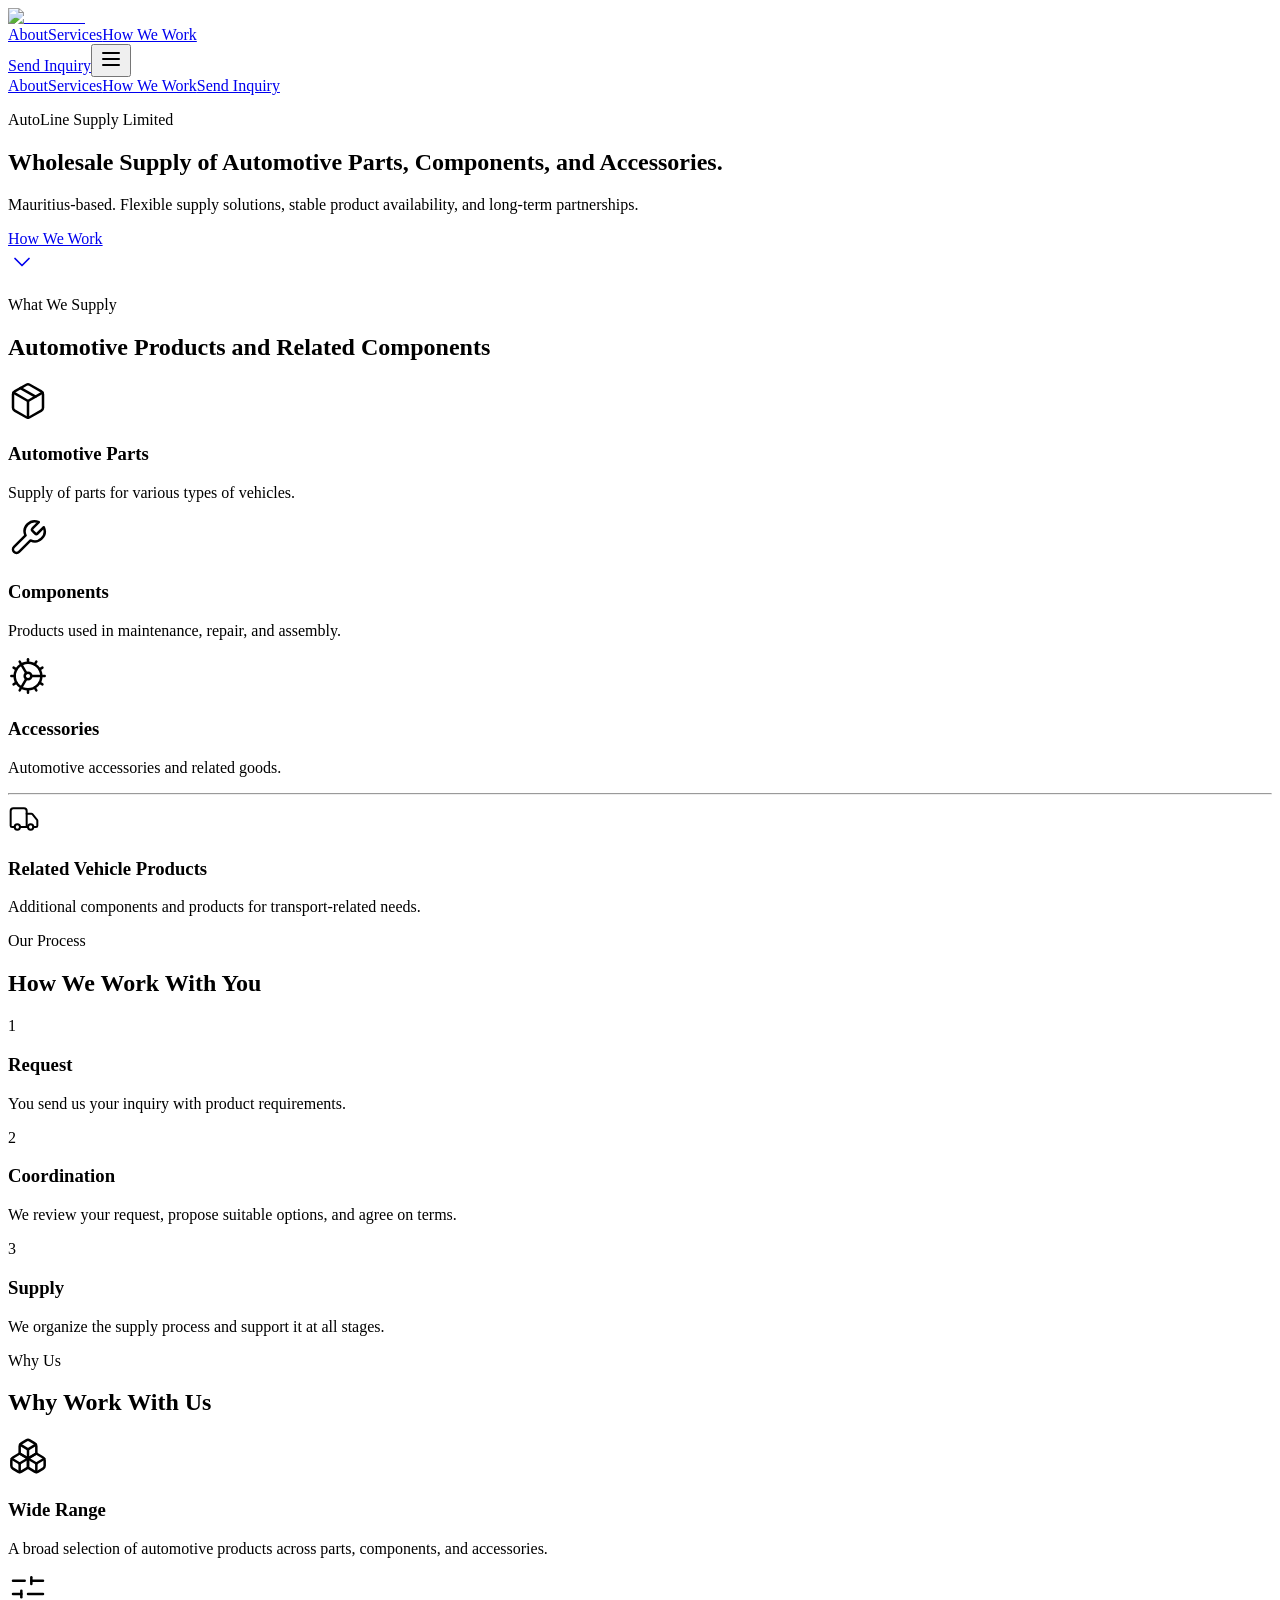
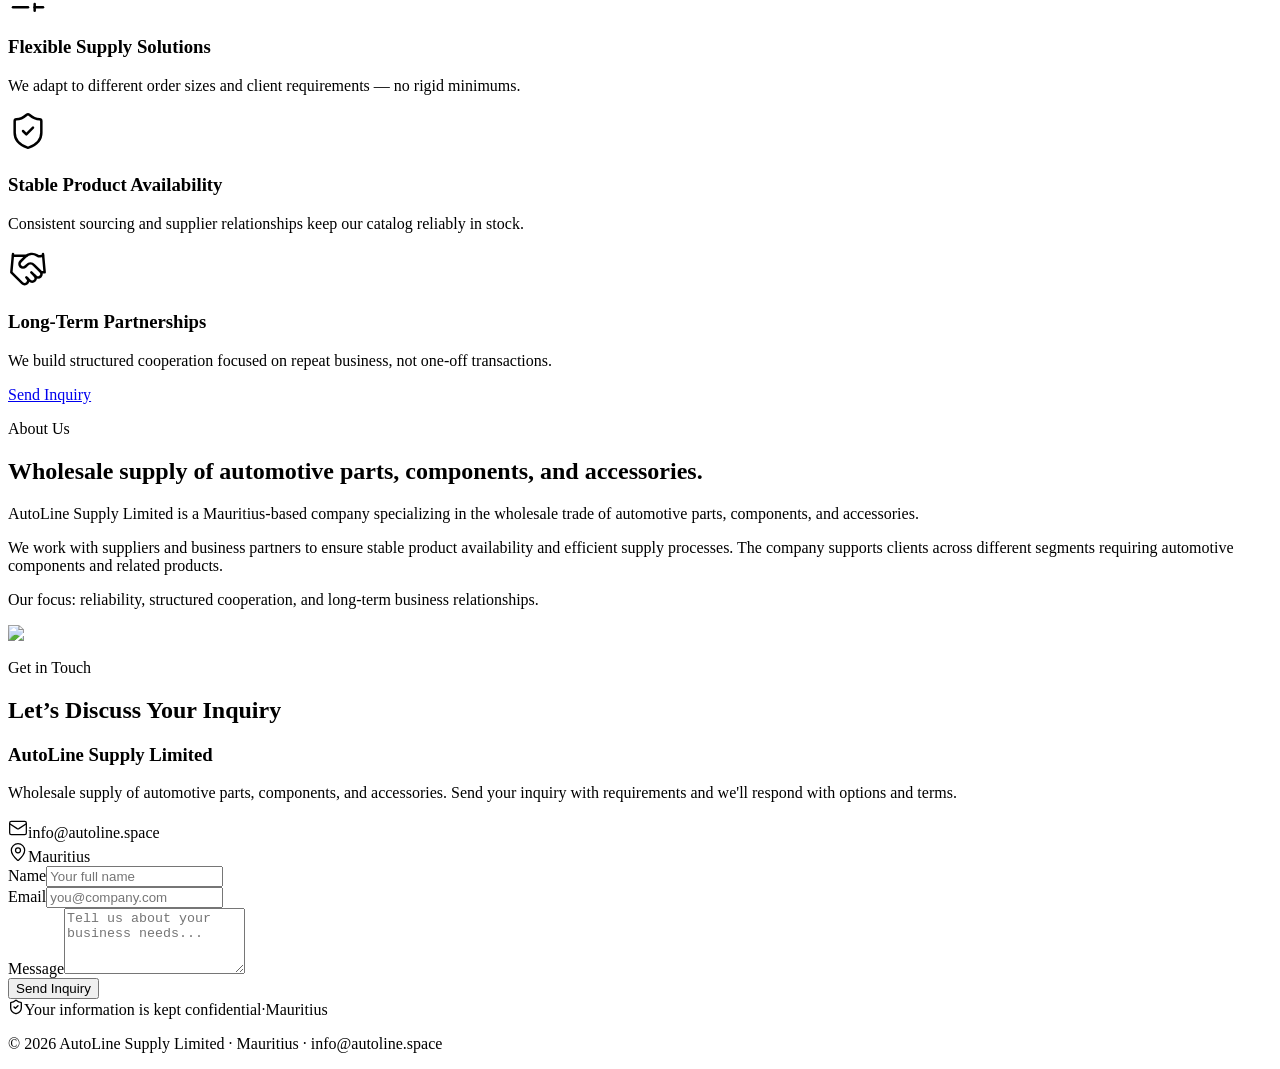
==== commit 89d24f2f: "deploy(autoline): scroll-mt 96px — section snaps under nav, verified Playwright walkthrough (About/S" ====
--- a/index.html
+++ b/index.html
@@ -1 +1 @@
-<!DOCTYPE html><!--4Ac_NPJ3uVlm3q5oQBnjU--><html lang="en" class="__variable_ee29f5 __variable_1c1c1f"><head><meta charSet="utf-8"/><meta name="viewport" content="width=device-width, initial-scale=1"/><link rel="preload" href="/autoline-site/_next/static/media/26d4368bf94c0ec4-s.p.woff2" as="font" crossorigin="" type="font/woff2"/><link rel="preload" href="/autoline-site/_next/static/media/bd9b9909c3a641ff-s.p.woff2" as="font" crossorigin="" type="font/woff2"/><link rel="preload" as="image" href="/autoline-site/logo.png"/><link rel="stylesheet" href="/autoline-site/_next/static/css/9be344c8f03e9dc2.css" data-precedence="next"/><link rel="preload" as="script" fetchPriority="low" href="/autoline-site/_next/static/chunks/webpack-188d86f35a582b76.js"/><script src="/autoline-site/_next/static/chunks/4bd1b696-c023c6e3521b1417.js" async=""></script><script src="/autoline-site/_next/static/chunks/255-930123547535ef59.js" async=""></script><script src="/autoline-site/_next/static/chunks/main-app-407fc2e3245c392a.js" async=""></script><script src="/autoline-site/_next/static/chunks/523-2662014328263343.js" async=""></script><script src="/autoline-site/_next/static/chunks/app/page-aeb9b3ce75f26e6e.js" async=""></script><meta name="next-size-adjust" content=""/><meta name="theme-color" content="#0f0f0f"/><title>AutoLine Supply — Wholesale Automotive Parts &amp; Components</title><meta name="description" content="Mauritius-based supply of automotive parts, components, and accessories for commercial and technical needs."/><meta property="og:title" content="AutoLine Supply — Wholesale Automotive Parts &amp; Components"/><meta property="og:description" content="Mauritius-based supply of automotive parts, components, and accessories for commercial and technical needs."/><meta property="og:image" content="https://holding-sites.github.io/autoline-site/og.jpg"/><meta property="og:type" content="website"/><meta name="twitter:card" content="summary_large_image"/><meta name="twitter:title" content="AutoLine Supply — Wholesale Automotive Parts &amp; Components"/><meta name="twitter:description" content="Mauritius-based supply of automotive parts, components, and accessories for commercial and technical needs."/><meta name="twitter:image" content="https://holding-sites.github.io/autoline-site/og.jpg"/><link rel="icon" href="/autoline-site/favicon.png"/><script src="/autoline-site/_next/static/chunks/polyfills-42372ed130431b0a.js" noModule=""></script></head><body class="font-body antialiased"><div hidden=""><!--$--><!--/$--></div><header class="fixed top-0 left-0 z-50 w-full transition-all duration-200 ease-out bg-transparent"><nav class="mx-auto flex h-16 max-w-[1200px] items-center justify-between px-5 md:px-16"><a class="flex items-center" aria-label="AutoLine" href="/autoline-site"><img alt="AutoLine" width="400" height="300" decoding="async" data-nimg="1" class="h-7 w-auto md:h-8" style="color:transparent" src="/autoline-site/logo.png"/></a><div class="hidden items-center gap-6 md:flex"><a class="font-body text-[14px] font-medium text-ink-light transition-colors hover:text-navy-400" href="#about">About</a><a class="font-body text-[14px] font-medium text-ink-light transition-colors hover:text-navy-400" href="#services">Services</a><a class="font-body text-[14px] font-medium text-ink-light transition-colors hover:text-navy-400" href="#how-we-work">How We Work</a></div><div class="flex items-center gap-4"><a class="hidden rounded-full bg-cta px-6 py-2.5 font-body text-[14px] font-semibold text-white transition-all hover:scale-[1.02] hover:bg-cta-hover md:inline-flex" href="#contacts">Send Inquiry</a><button class="-mr-3 rounded-lg p-3 text-ink-light transition-colors active:bg-white/5 md:hidden" aria-label="Open menu" aria-expanded="false" aria-controls="mobile-menu"><svg xmlns="http://www.w3.org/2000/svg" width="24" height="24" viewBox="0 0 24 24" fill="none" stroke="currentColor" stroke-width="2" stroke-linecap="round" stroke-linejoin="round" class="lucide lucide-menu" aria-hidden="true"><path d="M4 12h16"></path><path d="M4 18h16"></path><path d="M4 6h16"></path></svg></button></div></nav><div id="mobile-menu" aria-hidden="true" class="overflow-hidden bg-navy-950/95 backdrop-blur-[12px] transition-[max-height,opacity] duration-200 ease-out motion-reduce:transition-none md:hidden max-h-0 opacity-0"><div class="flex flex-col gap-1 px-5 pb-10 pt-2"><a tabindex="-1" class="-mx-2 block rounded-lg px-2 py-3 font-body text-[16px] font-medium text-ink-light transition-colors active:bg-white/5" href="#about">About</a><a tabindex="-1" class="-mx-2 block rounded-lg px-2 py-3 font-body text-[16px] font-medium text-ink-light transition-colors active:bg-white/5" href="#services">Services</a><a tabindex="-1" class="-mx-2 block rounded-lg px-2 py-3 font-body text-[16px] font-medium text-ink-light transition-colors active:bg-white/5" href="#how-we-work">How We Work</a><a tabindex="-1" class="mt-3 flex h-[52px] w-full items-center justify-center rounded-full bg-gold-500 font-body text-[16px] font-semibold text-navy-950 transition-all duration-250 ease-out hover:bg-gold-600 active:scale-[0.98]" href="#contacts">Send Inquiry</a></div></div></header><main><section id="hero" class="relative flex min-h-svh items-center overflow-hidden bg-navy-950 md:bg-gradient-to-b md:from-navy-950 md:to-navy-900 xl:min-h-screen"><div aria-hidden="true" class="absolute inset-0 hidden bg-cover bg-center opacity-35 md:block" style="background-image:url(&#x27;/autoline-site/hero.webp&#x27;)"></div><div class="relative z-10 mx-auto w-full max-w-[1200px] px-5 py-20 md:px-16 md:py-0"><div class="hero-animate flex max-w-[880px] flex-col gap-7"><p class="font-body text-[13px] font-semibold uppercase tracking-[0.12em] text-gold-500">AutoLine Supply Limited</p><h1 class="text-balance font-heading text-[clamp(1.75rem,7.5vw,2rem)] font-bold leading-[1.05] tracking-[-0.02em] text-ink-light md:text-[56px] lg:text-[72px]">Wholesale Supply of Automotive Parts, Components, and Accessories.</h1><p class="max-w-[580px] font-body text-[18px] font-normal leading-[1.6] text-ink-light/85 md:text-[20px] lg:text-[22px]">Mauritius-based supply of automotive parts, components, and accessories for commercial and technical needs.</p><div class="pt-3"><a class="inline-flex h-[52px] items-center justify-center rounded-full px-9 font-body text-[16px] font-semibold transition-all duration-250 ease-out bg-gold-500 text-navy-950 hover:bg-gold-600 hover:scale-[1.02] " href="#how-we-work">How We Work</a></div></div></div><a aria-label="Scroll to next section" aria-hidden="false" tabindex="0" class="absolute inset-x-0 bottom-6 mx-auto w-fit text-gold-500/70 transition-opacity duration-300 hover:text-gold-500 md:hidden animate-scroll-hint" href="#services"><svg xmlns="http://www.w3.org/2000/svg" width="28" height="28" viewBox="0 0 24 24" fill="none" stroke="currentColor" stroke-width="1.5" stroke-linecap="round" stroke-linejoin="round" class="lucide lucide-chevron-down" aria-hidden="true"><path d="m6 9 6 6 6-6"></path></svg></a></section><div class="sr-hidden sr-mobile-on"><section id="about" class="scroll-mt-[-32px] bg-surface-warm"><div class="mx-auto max-w-[1200px] px-5 py-20 md:px-16 md:py-[80px] xl:py-[120px] flex flex-col items-center gap-16 lg:flex-row"><div class="flex flex-col gap-6 md:flex-1"><div class="flex flex-col gap-4"><p class="font-body text-[13px] font-semibold uppercase tracking-[0.12em] text-gold-700">About Us</p><h2 class="text-balance font-heading text-[28px] font-semibold leading-[1.15] md:text-[36px] lg:text-[44px] text-navy-800">Wholesale supply of automotive parts, components, and accessories.</h2></div><p class="max-w-[600px] font-body text-[16px] font-normal leading-[1.7] text-ink-muted md:text-[18px]">AutoLine Supply Limited is a Mauritius-based company specializing in the wholesale trade of automotive parts, components, and accessories.</p><p class="max-w-[600px] font-body text-[16px] font-normal leading-[1.7] text-ink-muted md:text-[18px]">We work with suppliers and business partners to ensure stable product availability and efficient supply processes. The company supports clients across different segments requiring automotive components and related products.</p><p class="max-w-[480px] font-body text-[16px] font-medium italic leading-[1.5] text-ink-muted">Our focus: reliability, structured cooperation, and long-term business relationships.</p></div><div class="w-full md:mx-auto md:max-w-[640px] lg:mx-0 lg:w-[480px] lg:max-w-none"><img alt="AutoLine Supply warehouse operations" loading="lazy" width="480" height="360" decoding="async" data-nimg="1" class="rounded-xl object-cover shadow-md" style="color:transparent" src="/autoline-site/about.webp"/></div></div></section></div><div class="sr-hidden"><section id="services" class="scroll-mt-[-32px] bg-surface-tinted"><div class="mx-auto max-w-[1200px] px-5 py-20 md:px-16 md:py-[80px] xl:py-[120px] flex flex-col gap-12 md:gap-10 xl:gap-12"><div class="flex flex-col gap-4"><p class="font-body text-[13px] font-semibold uppercase tracking-[0.12em] text-gold-700">What We Supply</p><h2 class="text-balance font-heading text-[28px] font-semibold leading-[1.15] md:text-[36px] lg:text-[44px] text-ink">Automotive Products and Related Components</h2></div><div class="grid grid-cols-1 gap-4 md:grid-cols-2 md:gap-6 lg:grid-cols-3"><div class="flex h-full flex-col gap-5 rounded-lg border border-line bg-surface-card shadow-[0_1px_3px_rgba(0,0,0,0.06)] transition-all duration-300 ease-out hover:-translate-y-1 hover:shadow-[0_4px_12px_rgba(0,0,0,0.1)] p-8"><svg xmlns="http://www.w3.org/2000/svg" width="40" height="40" viewBox="0 0 24 24" fill="none" stroke="currentColor" stroke-width="1.5" stroke-linecap="round" stroke-linejoin="round" class="lucide lucide-package text-navy-800" aria-hidden="true"><path d="M11 21.73a2 2 0 0 0 2 0l7-4A2 2 0 0 0 21 16V8a2 2 0 0 0-1-1.73l-7-4a2 2 0 0 0-2 0l-7 4A2 2 0 0 0 3 8v8a2 2 0 0 0 1 1.73z"></path><path d="M12 22V12"></path><polyline points="3.29 7 12 12 20.71 7"></polyline><path d="m7.5 4.27 9 5.15"></path></svg><div class="flex flex-col gap-3"><h3 class="font-body text-ink text-[20px] font-bold">Automotive Parts</h3><p class="font-body font-normal leading-[1.6] text-ink-muted text-[16px]">Supply of parts for various types of vehicles.</p></div></div><div class="flex h-full flex-col gap-5 rounded-lg border border-line bg-surface-card shadow-[0_1px_3px_rgba(0,0,0,0.06)] transition-all duration-300 ease-out hover:-translate-y-1 hover:shadow-[0_4px_12px_rgba(0,0,0,0.1)] p-8"><svg xmlns="http://www.w3.org/2000/svg" width="40" height="40" viewBox="0 0 24 24" fill="none" stroke="currentColor" stroke-width="1.5" stroke-linecap="round" stroke-linejoin="round" class="lucide lucide-wrench text-navy-800" aria-hidden="true"><path d="M14.7 6.3a1 1 0 0 0 0 1.4l1.6 1.6a1 1 0 0 0 1.4 0l3.77-3.77a6 6 0 0 1-7.94 7.94l-6.91 6.91a2.12 2.12 0 0 1-3-3l6.91-6.91a6 6 0 0 1 7.94-7.94l-3.76 3.76z"></path></svg><div class="flex flex-col gap-3"><h3 class="font-body text-ink text-[20px] font-bold">Components</h3><p class="font-body font-normal leading-[1.6] text-ink-muted text-[16px]">Products used in maintenance, repair, and assembly.</p></div></div><div class="flex h-full flex-col gap-5 rounded-lg border border-line bg-surface-card shadow-[0_1px_3px_rgba(0,0,0,0.06)] transition-all duration-300 ease-out hover:-translate-y-1 hover:shadow-[0_4px_12px_rgba(0,0,0,0.1)] p-8"><svg xmlns="http://www.w3.org/2000/svg" width="40" height="40" viewBox="0 0 24 24" fill="none" stroke="currentColor" stroke-width="1.5" stroke-linecap="round" stroke-linejoin="round" class="lucide lucide-cog text-navy-800" aria-hidden="true"><path d="M12 20a8 8 0 1 0 0-16 8 8 0 0 0 0 16Z"></path><path d="M12 14a2 2 0 1 0 0-4 2 2 0 0 0 0 4Z"></path><path d="M12 2v2"></path><path d="M12 22v-2"></path><path d="m17 20.66-1-1.73"></path><path d="M11 10.27 7 3.34"></path><path d="m20.66 17-1.73-1"></path><path d="m3.34 7 1.73 1"></path><path d="M14 12h8"></path><path d="M2 12h2"></path><path d="m20.66 7-1.73 1"></path><path d="m3.34 17 1.73-1"></path><path d="m17 3.34-1 1.73"></path><path d="m11 13.73-4 6.93"></path></svg><div class="flex flex-col gap-3"><h3 class="font-body text-ink text-[20px] font-bold">Accessories</h3><p class="font-body font-normal leading-[1.6] text-ink-muted text-[16px]">Automotive accessories and related goods.</p></div></div></div><hr class="border-line"/><div class="flex flex-col gap-4 md:flex-row md:justify-center md:gap-6"><div class="md:w-[calc((100%-1.5rem)/2)] md:shrink-0 lg:w-[calc((100%-3rem)/3)]"><div class="flex h-full flex-col gap-5 rounded-lg border border-line bg-surface-card shadow-[0_1px_3px_rgba(0,0,0,0.06)] transition-all duration-300 ease-out hover:-translate-y-1 hover:shadow-[0_4px_12px_rgba(0,0,0,0.1)] p-6"><svg xmlns="http://www.w3.org/2000/svg" width="32" height="32" viewBox="0 0 24 24" fill="none" stroke="currentColor" stroke-width="1.5" stroke-linecap="round" stroke-linejoin="round" class="lucide lucide-truck text-navy-400" aria-hidden="true"><path d="M14 18V6a2 2 0 0 0-2-2H4a2 2 0 0 0-2 2v11a1 1 0 0 0 1 1h2"></path><path d="M15 18H9"></path><path d="M19 18h2a1 1 0 0 0 1-1v-3.65a1 1 0 0 0-.22-.624l-3.48-4.35A1 1 0 0 0 17.52 8H14"></path><circle cx="17" cy="18" r="2"></circle><circle cx="7" cy="18" r="2"></circle></svg><div class="flex flex-col gap-3"><h3 class="font-body text-ink text-[18px] font-semibold">Related Vehicle Products</h3><p class="font-body font-normal leading-[1.6] text-ink-muted text-[15px]">Additional components and products for transport-related needs.</p></div></div></div></div></div></section></div><div class="sr-hidden"><section id="how-we-work" class="scroll-mt-[-32px] bg-navy-950"><div class="mx-auto max-w-[1200px] px-5 py-20 md:px-16 md:py-[80px] xl:py-[120px] flex flex-col gap-12 md:gap-10 xl:gap-12"><div class="flex flex-col gap-4"><p class="font-body text-[13px] font-semibold uppercase tracking-[0.12em] text-gold-500">Our Process</p><h2 class="text-balance font-heading text-[28px] font-semibold leading-[1.15] md:text-[36px] lg:text-[44px] text-ink-light">How We Work With You</h2></div><div class="flex flex-col gap-4 pt-4 lg:flex-row lg:items-start lg:gap-0"><div class="flex flex-1 flex-col items-center lg:flex-row lg:items-start"><div class="flex flex-1 flex-col items-center gap-4 px-6"><div class="flex h-14 w-14 items-center justify-center rounded-full border-2 border-gold-500 bg-transparent"><span class="font-heading text-[22px] font-semibold text-gold-500">1</span></div><h3 class="text-center font-body text-[20px] font-bold text-ink-light">Request</h3><p class="text-center font-body text-[16px] font-normal leading-[1.6] text-ink-light-muted">You send us your inquiry with product requirements.</p></div><div class="hidden h-14 w-[60px] items-center justify-center lg:flex"><div class="h-[2px] w-full bg-gold-500/40"></div></div><div class="mt-4 flex h-8 w-full items-center justify-center lg:hidden"><div class="h-full w-[2px] bg-gold-500/40"></div></div></div><div class="flex flex-1 flex-col items-center lg:flex-row lg:items-start"><div class="flex flex-1 flex-col items-center gap-4 px-6"><div class="flex h-14 w-14 items-center justify-center rounded-full border-2 border-gold-500 bg-transparent"><span class="font-heading text-[22px] font-semibold text-gold-500">2</span></div><h3 class="text-center font-body text-[20px] font-bold text-ink-light">Coordination</h3><p class="text-center font-body text-[16px] font-normal leading-[1.6] text-ink-light-muted">We review your request, propose suitable options, and agree on terms.</p></div><div class="hidden h-14 w-[60px] items-center justify-center lg:flex"><div class="h-[2px] w-full bg-gold-500/40"></div></div><div class="mt-4 flex h-8 w-full items-center justify-center lg:hidden"><div class="h-full w-[2px] bg-gold-500/40"></div></div></div><div class="flex flex-1 flex-col items-center lg:flex-row lg:items-start"><div class="flex flex-1 flex-col items-center gap-4 px-6"><div class="flex h-14 w-14 items-center justify-center rounded-full border-2 border-gold-500 bg-transparent"><span class="font-heading text-[22px] font-semibold text-gold-500">3</span></div><h3 class="text-center font-body text-[20px] font-bold text-ink-light">Supply</h3><p class="text-center font-body text-[16px] font-normal leading-[1.6] text-ink-light-muted">We organize the supply process and support it at all stages.</p></div></div></div></div></section></div><div class="sr-hidden"><section id="why-us" class="scroll-mt-[-32px] bg-surface-warm"><div class="mx-auto max-w-[1200px] px-5 py-20 md:px-16 md:py-[80px] xl:py-[120px] flex flex-col gap-12 md:gap-10 xl:gap-12"><div class="flex flex-col gap-4"><p class="font-body text-[13px] font-semibold uppercase tracking-[0.12em] text-gold-700">Why Us</p><h2 class="text-balance font-heading text-[28px] font-semibold leading-[1.15] md:text-[36px] lg:text-[44px] text-ink">Why Work With Us</h2></div><div class="grid grid-cols-1 gap-10 md:grid-cols-2 md:gap-x-8 md:gap-y-10 xl:gap-12"><div class="flex flex-col gap-3"><svg xmlns="http://www.w3.org/2000/svg" width="40" height="40" viewBox="0 0 24 24" fill="none" stroke="currentColor" stroke-width="1.5" stroke-linecap="round" stroke-linejoin="round" class="lucide lucide-boxes text-navy-800" aria-hidden="true"><path d="M2.97 12.92A2 2 0 0 0 2 14.63v3.24a2 2 0 0 0 .97 1.71l3 1.8a2 2 0 0 0 2.06 0L12 19v-5.5l-5-3-4.03 2.42Z"></path><path d="m7 16.5-4.74-2.85"></path><path d="m7 16.5 5-3"></path><path d="M7 16.5v5.17"></path><path d="M12 13.5V19l3.97 2.38a2 2 0 0 0 2.06 0l3-1.8a2 2 0 0 0 .97-1.71v-3.24a2 2 0 0 0-.97-1.71L17 10.5l-5 3Z"></path><path d="m17 16.5-5-3"></path><path d="m17 16.5 4.74-2.85"></path><path d="M17 16.5v5.17"></path><path d="M7.97 4.42A2 2 0 0 0 7 6.13v4.37l5 3 5-3V6.13a2 2 0 0 0-.97-1.71l-3-1.8a2 2 0 0 0-2.06 0l-3 1.8Z"></path><path d="M12 8 7.26 5.15"></path><path d="m12 8 4.74-2.85"></path><path d="M12 13.5V8"></path></svg><h3 class="font-body text-[20px] font-bold text-ink">Wide Range</h3><p class="font-body text-[16px] font-normal leading-[1.6] text-ink-muted">A broad selection of automotive products across parts, components, and accessories.</p></div><div class="flex flex-col gap-3"><svg xmlns="http://www.w3.org/2000/svg" width="40" height="40" viewBox="0 0 24 24" fill="none" stroke="currentColor" stroke-width="1.5" stroke-linecap="round" stroke-linejoin="round" class="lucide lucide-sliders-horizontal text-navy-800" aria-hidden="true"><line x1="21" x2="14" y1="4" y2="4"></line><line x1="10" x2="3" y1="4" y2="4"></line><line x1="21" x2="12" y1="12" y2="12"></line><line x1="8" x2="3" y1="12" y2="12"></line><line x1="21" x2="16" y1="20" y2="20"></line><line x1="12" x2="3" y1="20" y2="20"></line><line x1="14" x2="14" y1="2" y2="6"></line><line x1="8" x2="8" y1="10" y2="14"></line><line x1="16" x2="16" y1="18" y2="22"></line></svg><h3 class="font-body text-[20px] font-bold text-ink">Flexible Supply Solutions</h3><p class="font-body text-[16px] font-normal leading-[1.6] text-ink-muted">We adapt to different order sizes and client requirements — no rigid minimums.</p></div><div class="flex flex-col gap-3"><svg xmlns="http://www.w3.org/2000/svg" width="40" height="40" viewBox="0 0 24 24" fill="none" stroke="currentColor" stroke-width="1.5" stroke-linecap="round" stroke-linejoin="round" class="lucide lucide-shield-check text-navy-800" aria-hidden="true"><path d="M20 13c0 5-3.5 7.5-7.66 8.95a1 1 0 0 1-.67-.01C7.5 20.5 4 18 4 13V6a1 1 0 0 1 1-1c2 0 4.5-1.2 6.24-2.72a1.17 1.17 0 0 1 1.52 0C14.51 3.81 17 5 19 5a1 1 0 0 1 1 1z"></path><path d="m9 12 2 2 4-4"></path></svg><h3 class="font-body text-[20px] font-bold text-ink">Stable Product Availability</h3><p class="font-body text-[16px] font-normal leading-[1.6] text-ink-muted">Consistent sourcing and supplier relationships keep our catalog reliably in stock.</p></div><div class="flex flex-col gap-3"><svg xmlns="http://www.w3.org/2000/svg" width="40" height="40" viewBox="0 0 24 24" fill="none" stroke="currentColor" stroke-width="1.5" stroke-linecap="round" stroke-linejoin="round" class="lucide lucide-handshake text-navy-800" aria-hidden="true"><path d="m11 17 2 2a1 1 0 1 0 3-3"></path><path d="m14 14 2.5 2.5a1 1 0 1 0 3-3l-3.88-3.88a3 3 0 0 0-4.24 0l-.88.88a1 1 0 1 1-3-3l2.81-2.81a5.79 5.79 0 0 1 7.06-.87l.47.28a2 2 0 0 0 1.42.25L21 4"></path><path d="m21 3 1 11h-2"></path><path d="M3 3 2 14l6.5 6.5a1 1 0 1 0 3-3"></path><path d="M3 4h8"></path></svg><h3 class="font-body text-[20px] font-bold text-ink">Long-Term Partnerships</h3><p class="font-body text-[16px] font-normal leading-[1.6] text-ink-muted">We build structured cooperation focused on repeat business, not one-off transactions.</p></div></div><div class="flex justify-center pt-4"><a class="inline-flex h-[52px] items-center justify-center rounded-full px-9 font-body text-[16px] font-semibold transition-all duration-250 ease-out bg-cta text-white hover:bg-cta-hover hover:scale-[1.02] " href="#contacts">Send Inquiry</a></div></div></section></div><div class="sr-hidden"><section id="contacts" class="scroll-mt-[-32px] bg-surface-tinted"><div class="mx-auto max-w-[1200px] px-5 py-20 md:px-16 md:py-[80px] xl:py-[120px] flex flex-col gap-12 md:gap-10 xl:gap-12"><div class="flex flex-col gap-4"><p class="font-body text-[13px] font-semibold uppercase tracking-[0.12em] text-gold-700">Get in Touch</p><h2 class="text-balance font-heading text-[28px] font-semibold leading-[1.15] md:text-[36px] lg:text-[44px] text-ink">Let’s Discuss Your Inquiry</h2></div><div class="flex flex-col gap-16 lg:flex-row"><div class="flex flex-col gap-8 md:flex-1"><h3 class="font-heading text-[20px] font-semibold leading-[1.2] text-navy-800 md:text-[28px]">AutoLine Supply Limited</h3><p class="font-body text-[16px] font-normal leading-[1.6] text-ink-muted">Wholesale supply of automotive parts, components, and accessories. Send your inquiry with requirements and we&#x27;ll respond with options and terms.</p><div class="flex flex-col gap-5"><div class="flex items-center gap-3"><svg xmlns="http://www.w3.org/2000/svg" width="20" height="20" viewBox="0 0 24 24" fill="none" stroke="currentColor" stroke-width="1.5" stroke-linecap="round" stroke-linejoin="round" class="lucide lucide-mail text-navy-800" aria-hidden="true"><path d="m22 7-8.991 5.727a2 2 0 0 1-2.009 0L2 7"></path><rect x="2" y="4" width="20" height="16" rx="2"></rect></svg><span class="font-body text-[16px] text-ink-muted">info@autoline.space</span></div><div class="flex items-center gap-3"><svg xmlns="http://www.w3.org/2000/svg" width="20" height="20" viewBox="0 0 24 24" fill="none" stroke="currentColor" stroke-width="1.5" stroke-linecap="round" stroke-linejoin="round" class="lucide lucide-map-pin text-navy-800" aria-hidden="true"><path d="M20 10c0 4.993-5.539 10.193-7.399 11.799a1 1 0 0 1-1.202 0C9.539 20.193 4 14.993 4 10a8 8 0 0 1 16 0"></path><circle cx="12" cy="10" r="3"></circle></svg><span class="font-body text-[16px] text-ink-muted">Mauritius</span></div></div></div><div class="md:flex-1"><form class="flex flex-col gap-6 rounded-xl border border-line bg-surface-card p-8 shadow-lg"><div class="flex flex-col gap-2"><label for="name" class="font-body text-[14px] font-medium text-ink">Name</label><input id="name" type="text" placeholder="Your full name" required="" class="w-full rounded-lg border border-line bg-surface-warm px-4 font-body text-[15px] text-ink placeholder:text-ink-faint focus:outline-none focus:ring-2 focus:ring-navy-400 h-12" name="name"/></div><div class="flex flex-col gap-2"><label for="email" class="font-body text-[14px] font-medium text-ink">Email</label><input id="email" type="email" placeholder="you@company.com" required="" class="w-full rounded-lg border border-line bg-surface-warm px-4 font-body text-[15px] text-ink placeholder:text-ink-faint focus:outline-none focus:ring-2 focus:ring-navy-400 h-12" name="email"/></div><div class="flex flex-col gap-2"><label for="message" class="font-body text-[14px] font-medium text-ink">Message</label><textarea id="message" name="message" placeholder="Tell us about your business needs..." rows="4" class="w-full rounded-lg border border-line bg-surface-warm px-4 font-body text-[15px] text-ink placeholder:text-ink-faint focus:outline-none focus:ring-2 focus:ring-navy-400 h-[120px] resize-none py-3"></textarea></div><button type="submit" class="inline-flex h-[52px] items-center justify-center rounded-full px-9 font-body text-[16px] font-semibold transition-all duration-250 ease-out bg-cta text-white hover:bg-cta-hover hover:scale-[1.02] w-full">Send Inquiry</button><div class="flex flex-col items-center gap-2 text-center md:flex-row md:flex-wrap md:justify-center md:gap-2"><svg xmlns="http://www.w3.org/2000/svg" width="16" height="16" viewBox="0 0 24 24" fill="none" stroke="currentColor" stroke-width="2" stroke-linecap="round" stroke-linejoin="round" class="lucide lucide-shield-check text-ink-faint" aria-hidden="true"><path d="M20 13c0 5-3.5 7.5-7.66 8.95a1 1 0 0 1-.67-.01C7.5 20.5 4 18 4 13V6a1 1 0 0 1 1-1c2 0 4.5-1.2 6.24-2.72a1.17 1.17 0 0 1 1.52 0C14.51 3.81 17 5 19 5a1 1 0 0 1 1 1z"></path><path d="m9 12 2 2 4-4"></path></svg><span class="font-body text-[13px] text-ink-faint">Your information is kept confidential<span class="ml-2 hidden md:inline">·</span></span><span class="font-body text-[13px] text-ink-faint">Mauritius</span></div></form></div></div></div></section></div></main><footer class="bg-navy-950"><div class="mx-auto max-w-[1200px] px-5 py-16 md:px-16 md:py-12 xl:py-16"><p class="mx-auto max-w-[640px] text-center font-body text-[13px] leading-relaxed text-ink-light-muted">© 2026 AutoLine Supply Limited · Mauritius · info@autoline.space</p></div></footer><!--$--><!--/$--><script src="/autoline-site/_next/static/chunks/webpack-188d86f35a582b76.js" id="_R_" async=""></script><script>(self.__next_f=self.__next_f||[]).push([0])</script><script>self.__next_f.push([1,"1:\"$Sreact.fragment\"\n2:I[9766,[],\"\"]\n3:I[8924,[],\"\"]\n4:I[1149,[\"523\",\"static/chunks/523-2662014328263343.js\",\"974\",\"static/chunks/app/page-aeb9b3ce75f26e6e.js\"],\"NavBar\"]\n5:I[2619,[\"523\",\"static/chunks/523-2662014328263343.js\",\"974\",\"static/chunks/app/page-aeb9b3ce75f26e6e.js\"],\"\"]\n6:I[8854,[\"523\",\"static/chunks/523-2662014328263343.js\",\"974\",\"static/chunks/app/page-aeb9b3ce75f26e6e.js\"],\"HeroScrollHint\"]\n7:I[6985,[\"523\",\"static/chunks/523-2662014328263343.js\",\"974\",\"static/chunks/app/page-aeb9b3ce75f26e6e.js\"],\"ScrollReveal\"]\n14:I[7150,[],\"\"]\n:HL[\"/autoline-site/_next/static/media/26d4368bf94c0ec4-s.p.woff2\",\"font\",{\"crossOrigin\":\"\",\"type\":\"font/woff2\"}]\n:HL[\"/autoline-site/_next/static/media/bd9b9909c3a641ff-s.p.woff2\",\"font\",{\"crossOrigin\":\"\",\"type\":\"font/woff2\"}]\n:HL[\"/autoline-site/_next/static/css/9be344c8f03e9dc2.css\",\"style\"]\n"])</script><script>self.__next_f.push([1,"0:{\"P\":null,\"b\":\"4Ac_NPJ3uVlm3q5oQBnjU\",\"p\":\"/autoline-site\",\"c\":[\"\",\"\"],\"i\":false,\"f\":[[[\"\",{\"children\":[\"__PAGE__\",{}]},\"$undefined\",\"$undefined\",true],[\"\",[\"$\",\"$1\",\"c\",{\"children\":[[[\"$\",\"link\",\"0\",{\"rel\":\"stylesheet\",\"href\":\"/autoline-site/_next/static/css/9be344c8f03e9dc2.css\",\"precedence\":\"next\",\"crossOrigin\":\"$undefined\",\"nonce\":\"$undefined\"}]],[\"$\",\"html\",null,{\"lang\":\"en\",\"className\":\"__variable_ee29f5 __variable_1c1c1f\",\"children\":[\"$\",\"body\",null,{\"className\":\"font-body antialiased\",\"children\":[\"$\",\"$L2\",null,{\"parallelRouterKey\":\"children\",\"error\":\"$undefined\",\"errorStyles\":\"$undefined\",\"errorScripts\":\"$undefined\",\"template\":[\"$\",\"$L3\",null,{}],\"templateStyles\":\"$undefined\",\"templateScripts\":\"$undefined\",\"notFound\":[[[\"$\",\"title\",null,{\"children\":\"404: This page could not be found.\"}],[\"$\",\"div\",null,{\"style\":{\"fontFamily\":\"system-ui,\\\"Segoe UI\\\",Roboto,Helvetica,Arial,sans-serif,\\\"Apple Color Emoji\\\",\\\"Segoe UI Emoji\\\"\",\"height\":\"100vh\",\"textAlign\":\"center\",\"display\":\"flex\",\"flexDirection\":\"column\",\"alignItems\":\"center\",\"justifyContent\":\"center\"},\"children\":[\"$\",\"div\",null,{\"children\":[[\"$\",\"style\",null,{\"dangerouslySetInnerHTML\":{\"__html\":\"body{color:#000;background:#fff;margin:0}.next-error-h1{border-right:1px solid rgba(0,0,0,.3)}@media (prefers-color-scheme:dark){body{color:#fff;background:#000}.next-error-h1{border-right:1px solid rgba(255,255,255,.3)}}\"}}],[\"$\",\"h1\",null,{\"className\":\"next-error-h1\",\"style\":{\"display\":\"inline-block\",\"margin\":\"0 20px 0 0\",\"padding\":\"0 23px 0 0\",\"fontSize\":24,\"fontWeight\":500,\"verticalAlign\":\"top\",\"lineHeight\":\"49px\"},\"children\":404}],[\"$\",\"div\",null,{\"style\":{\"display\":\"inline-block\"},\"children\":[\"$\",\"h2\",null,{\"style\":{\"fontSize\":14,\"fontWeight\":400,\"lineHeight\":\"49px\",\"margin\":0},\"children\":\"This page could not be found.\"}]}]]}]}]],[]],\"forbidden\":\"$undefined\",\"unauthorized\":\"$undefined\"}]}]}]]}],{\"children\":[\"__PAGE__\",[\"$\",\"$1\",\"c\",{\"children\":[[[\"$\",\"$L4\",null,{\"brand\":\"AutoLine\",\"logoSrc\":\"/autoline-site/logo.png\",\"links\":[{\"label\":\"About\",\"href\":\"#about\"},{\"label\":\"Services\",\"href\":\"#services\"},{\"label\":\"How We Work\",\"href\":\"#how-we-work\"}],\"ctaLabel\":\"Send Inquiry\",\"ctaHref\":\"#contacts\"}],[\"$\",\"main\",null,{\"children\":[[\"$\",\"section\",null,{\"id\":\"hero\",\"className\":\"relative flex min-h-svh items-center overflow-hidden bg-navy-950 md:bg-gradient-to-b md:from-navy-950 md:to-navy-900 xl:min-h-screen\",\"children\":[[\"$\",\"div\",null,{\"aria-hidden\":true,\"className\":\"absolute inset-0 hidden bg-cover bg-center opacity-35 md:block\",\"style\":{\"backgroundImage\":\"url('/autoline-site/hero.webp')\"}}],[\"$\",\"div\",null,{\"className\":\"relative z-10 mx-auto w-full max-w-[1200px] px-5 py-20 md:px-16 md:py-0\",\"children\":[\"$\",\"div\",null,{\"className\":\"hero-animate flex max-w-[880px] flex-col gap-7\",\"children\":[[\"$\",\"p\",null,{\"className\":\"font-body text-[13px] font-semibold uppercase tracking-[0.12em] text-gold-500\",\"children\":\"AutoLine Supply Limited\"}],[\"$\",\"h1\",null,{\"className\":\"text-balance font-heading text-[clamp(1.75rem,7.5vw,2rem)] font-bold leading-[1.05] tracking-[-0.02em] text-ink-light md:text-[56px] lg:text-[72px]\",\"children\":\"Wholesale Supply of Automotive Parts, Components, and Accessories.\"}],[\"$\",\"p\",null,{\"className\":\"max-w-[580px] font-body text-[18px] font-normal leading-[1.6] text-ink-light/85 md:text-[20px] lg:text-[22px]\",\"children\":\"Mauritius-based supply of automotive parts, components, and accessories for commercial and technical needs.\"}],[\"$\",\"div\",null,{\"className\":\"pt-3\",\"children\":[\"$\",\"$L5\",null,{\"href\":\"#how-we-work\",\"className\":\"inline-flex h-[52px] items-center justify-center rounded-full px-9 font-body text-[16px] font-semibold transition-all duration-250 ease-out bg-gold-500 text-navy-950 hover:bg-gold-600 hover:scale-[1.02] \",\"children\":\"How We Work\"}]}]]}]}],[\"$\",\"$L6\",null,{}]]}],[\"$\",\"$L7\",null,{\"className\":\"sr-mobile-on\",\"children\":[\"$\",\"section\",null,{\"id\":\"about\",\"className\":\"scroll-mt-[-32px] bg-surface-warm\",\"children\":[\"$\",\"div\",null,{\"className\":\"mx-auto max-w-[1200px] px-5 py-20 md:px-16 md:py-[80px] xl:py-[120px] flex flex-col items-center gap-16 lg:flex-row\",\"children\":[[\"$\",\"div\",null,{\"className\":\"flex flex-col gap-6 md:flex-1\",\"children\":[[\"$\",\"div\",null,{\"className\":\"flex flex-col gap-4\",\"children\":[[\"$\",\"p\",null,{\"className\":\"font-body text-[13px] font-semibold uppercase tracking-[0.12em] text-gold-700\",\"children\":\"About Us\"}],\"$L8\"]}],[\"$L9\",\"$La\"],\"$Lb\"]}],\"$Lc\"]}]}]}],\"$Ld\",\"$Le\",\"$Lf\",\"$L10\"]}],\"$L11\"],null,\"$L12\"]}],{},null,false]},null,false],\"$L13\",false]],\"m\":\"$undefined\",\"G\":[\"$14\",[]],\"s\":false,\"S\":true}\n"])</script><script>self.__next_f.push([1,"15:I[1356,[\"523\",\"static/chunks/523-2662014328263343.js\",\"974\",\"static/chunks/app/page-aeb9b3ce75f26e6e.js\"],\"Image\"]\n21:I[7250,[\"523\",\"static/chunks/523-2662014328263343.js\",\"974\",\"static/chunks/app/page-aeb9b3ce75f26e6e.js\"],\"ContactsSection\"]\n22:I[4431,[],\"OutletBoundary\"]\n24:I[5278,[],\"AsyncMetadataOutlet\"]\n26:I[4431,[],\"ViewportBoundary\"]\n28:I[4431,[],\"MetadataBoundary\"]\n29:\"$Sreact.suspense\"\n8:[\"$\",\"h2\",null,{\"className\":\"text-balance font-heading text-[28px] font-semibold leading-[1.15] md:text-[36px] lg:text-[44px] text-navy-800\",\"children\":\"Wholesale supply of automotive parts, components, and accessories.\"}]\n9:[\"$\",\"p\",\"0\",{\"className\":\"max-w-[600px] font-body text-[16px] font-normal leading-[1.7] text-ink-muted md:text-[18px]\",\"children\":\"AutoLine Supply Limited is a Mauritius-based company specializing in the wholesale trade of automotive parts, components, and accessories.\"}]\na:[\"$\",\"p\",\"1\",{\"className\":\"max-w-[600px] font-body text-[16px] font-normal leading-[1.7] text-ink-muted md:text-[18px]\",\"children\":\"We work with suppliers and business partners to ensure stable product availability and efficient supply processes. The company supports clients across different segments requiring automotive components and related products.\"}]\nb:[\"$\",\"p\",null,{\"className\":\"max-w-[480px] font-body text-[16px] font-medium italic leading-[1.5] text-ink-muted\",\"children\":\"Our focus: reliability, structured cooperation, and long-term business relationships.\"}]\nc:[\"$\",\"div\",null,{\"className\":\"w-full md:mx-auto md:max-w-[640px] lg:mx-0 lg:w-[480px] lg:max-w-none\",\"children\":[\"$\",\"$L15\",null,{\"src\":\"/autoline-site/about.webp\",\"alt\":\"AutoLine Supply warehouse operations\",\"width\":480,\"height\":360,\"className\":\"rounded-xl object-cover shadow-md\"}]}]\n"])</script><script>self.__next_f.push([1,"d:[\"$\",\"$L7\",null,{\"children\":[\"$\",\"section\",null,{\"id\":\"services\",\"className\":\"scroll-mt-[-32px] bg-surface-tinted\",\"children\":[\"$\",\"div\",null,{\"className\":\"mx-auto max-w-[1200px] px-5 py-20 md:px-16 md:py-[80px] xl:py-[120px] flex flex-col gap-12 md:gap-10 xl:gap-12\",\"children\":[[\"$\",\"div\",null,{\"className\":\"flex flex-col gap-4\",\"children\":[[\"$\",\"p\",null,{\"className\":\"font-body text-[13px] font-semibold uppercase tracking-[0.12em] text-gold-700\",\"children\":\"What We Supply\"}],[\"$\",\"h2\",null,{\"className\":\"text-balance font-heading text-[28px] font-semibold leading-[1.15] md:text-[36px] lg:text-[44px] text-ink\",\"children\":\"Automotive Products and Related Components\"}]]}],[\"$\",\"div\",null,{\"className\":\"grid grid-cols-1 gap-4 md:grid-cols-2 md:gap-6 lg:grid-cols-3\",\"children\":[[\"$\",\"div\",\"Automotive Parts\",{\"className\":\"flex h-full flex-col gap-5 rounded-lg border border-line bg-surface-card shadow-[0_1px_3px_rgba(0,0,0,0.06)] transition-all duration-300 ease-out hover:-translate-y-1 hover:shadow-[0_4px_12px_rgba(0,0,0,0.1)] p-8\",\"children\":[[\"$\",\"svg\",null,{\"ref\":\"$undefined\",\"xmlns\":\"http://www.w3.org/2000/svg\",\"width\":40,\"height\":40,\"viewBox\":\"0 0 24 24\",\"fill\":\"none\",\"stroke\":\"currentColor\",\"strokeWidth\":1.5,\"strokeLinecap\":\"round\",\"strokeLinejoin\":\"round\",\"className\":\"lucide lucide-package text-navy-800\",\"aria-hidden\":\"true\",\"children\":[[\"$\",\"path\",\"1a0edw\",{\"d\":\"M11 21.73a2 2 0 0 0 2 0l7-4A2 2 0 0 0 21 16V8a2 2 0 0 0-1-1.73l-7-4a2 2 0 0 0-2 0l-7 4A2 2 0 0 0 3 8v8a2 2 0 0 0 1 1.73z\"}],[\"$\",\"path\",\"d0xqtd\",{\"d\":\"M12 22V12\"}],[\"$\",\"polyline\",\"ousv84\",{\"points\":\"3.29 7 12 12 20.71 7\"}],[\"$\",\"path\",\"1c824w\",{\"d\":\"m7.5 4.27 9 5.15\"}],\"$undefined\"]}],[\"$\",\"div\",null,{\"className\":\"flex flex-col gap-3\",\"children\":[[\"$\",\"h3\",null,{\"className\":\"font-body text-ink text-[20px] font-bold\",\"children\":\"Automotive Parts\"}],[\"$\",\"p\",null,{\"className\":\"font-body font-normal leading-[1.6] text-ink-muted text-[16px]\",\"children\":\"Supply of parts for various types of vehicles.\"}]]}]]}],[\"$\",\"div\",\"Components\",{\"className\":\"flex h-full flex-col gap-5 rounded-lg border border-line bg-surface-card shadow-[0_1px_3px_rgba(0,0,0,0.06)] transition-all duration-300 ease-out hover:-translate-y-1 hover:shadow-[0_4px_12px_rgba(0,0,0,0.1)] p-8\",\"children\":[[\"$\",\"svg\",null,{\"ref\":\"$undefined\",\"xmlns\":\"http://www.w3.org/2000/svg\",\"width\":40,\"height\":40,\"viewBox\":\"0 0 24 24\",\"fill\":\"none\",\"stroke\":\"currentColor\",\"strokeWidth\":1.5,\"strokeLinecap\":\"round\",\"strokeLinejoin\":\"round\",\"className\":\"lucide lucide-wrench text-navy-800\",\"aria-hidden\":\"true\",\"children\":[[\"$\",\"path\",\"cbrjhi\",{\"d\":\"M14.7 6.3a1 1 0 0 0 0 1.4l1.6 1.6a1 1 0 0 0 1.4 0l3.77-3.77a6 6 0 0 1-7.94 7.94l-6.91 6.91a2.12 2.12 0 0 1-3-3l6.91-6.91a6 6 0 0 1 7.94-7.94l-3.76 3.76z\"}],\"$undefined\"]}],[\"$\",\"div\",null,{\"className\":\"flex flex-col gap-3\",\"children\":[[\"$\",\"h3\",null,{\"className\":\"font-body text-ink text-[20px] font-bold\",\"children\":\"Components\"}],[\"$\",\"p\",null,{\"className\":\"font-body font-normal leading-[1.6] text-ink-muted text-[16px]\",\"children\":\"Products used in maintenance, repair, and assembly.\"}]]}]]}],[\"$\",\"div\",\"Accessories\",{\"className\":\"flex h-full flex-col gap-5 rounded-lg border border-line bg-surface-card shadow-[0_1px_3px_rgba(0,0,0,0.06)] transition-all duration-300 ease-out hover:-translate-y-1 hover:shadow-[0_4px_12px_rgba(0,0,0,0.1)] p-8\",\"children\":[[\"$\",\"svg\",null,{\"ref\":\"$undefined\",\"xmlns\":\"http://www.w3.org/2000/svg\",\"width\":40,\"height\":40,\"viewBox\":\"0 0 24 24\",\"fill\":\"none\",\"stroke\":\"currentColor\",\"strokeWidth\":1.5,\"strokeLinecap\":\"round\",\"strokeLinejoin\":\"round\",\"className\":\"lucide lucide-cog text-navy-800\",\"aria-hidden\":\"true\",\"children\":[[\"$\",\"path\",\"sobvz5\",{\"d\":\"M12 20a8 8 0 1 0 0-16 8 8 0 0 0 0 16Z\"}],[\"$\",\"path\",\"11i496\",{\"d\":\"M12 14a2 2 0 1 0 0-4 2 2 0 0 0 0 4Z\"}],[\"$\",\"path\",\"tus03m\",{\"d\":\"M12 2v2\"}],[\"$\",\"path\",\"1osdcq\",{\"d\":\"M12 22v-2\"}],[\"$\",\"path\",\"eq3orb\",{\"d\":\"m17 20.66-1-1.73\"}],[\"$\",\"path\",\"16pf9h\",{\"d\":\"M11 10.27 7 3.34\"}],[\"$\",\"path\",\"sg0v6f\",{\"d\":\"m20.66 17-1.73-1\"}],[\"$\",\"path\",\"1ulond\",{\"d\":\"m3.34 7 1.73 1\"}],\"$L16\",\"$L17\",\"$L18\",\"$L19\",\"$L1a\",\"$L1b\",\"$undefined\"]}],\"$L1c\"]}]]}],\"$L1d\",\"$L1e\"]}]}]}]\n"])</script><script>self.__next_f.push([1,"e:[\"$\",\"$L7\",null,{\"children\":[\"$\",\"section\",null,{\"id\":\"how-we-work\",\"className\":\"scroll-mt-[-32px] bg-navy-950\",\"children\":[\"$\",\"div\",null,{\"className\":\"mx-auto max-w-[1200px] px-5 py-20 md:px-16 md:py-[80px] xl:py-[120px] flex flex-col gap-12 md:gap-10 xl:gap-12\",\"children\":[[\"$\",\"div\",null,{\"className\":\"flex flex-col gap-4\",\"children\":[[\"$\",\"p\",null,{\"className\":\"font-body text-[13px] font-semibold uppercase tracking-[0.12em] text-gold-500\",\"children\":\"Our Process\"}],[\"$\",\"h2\",null,{\"className\":\"text-balance font-heading text-[28px] font-semibold leading-[1.15] md:text-[36px] lg:text-[44px] text-ink-light\",\"children\":\"How We Work With You\"}]]}],[\"$\",\"div\",null,{\"className\":\"flex flex-col gap-4 pt-4 lg:flex-row lg:items-start lg:gap-0\",\"children\":[[\"$\",\"div\",\"1\",{\"className\":\"flex flex-1 flex-col items-center lg:flex-row lg:items-start\",\"children\":[[\"$\",\"div\",null,{\"className\":\"flex flex-1 flex-col items-center gap-4 px-6\",\"children\":[[\"$\",\"div\",null,{\"className\":\"flex h-14 w-14 items-center justify-center rounded-full border-2 border-gold-500 bg-transparent\",\"children\":[\"$\",\"span\",null,{\"className\":\"font-heading text-[22px] font-semibold text-gold-500\",\"children\":1}]}],[\"$\",\"h3\",null,{\"className\":\"text-center font-body text-[20px] font-bold text-ink-light\",\"children\":\"Request\"}],[\"$\",\"p\",null,{\"className\":\"text-center font-body text-[16px] font-normal leading-[1.6] text-ink-light-muted\",\"children\":\"You send us your inquiry with product requirements.\"}]]}],[[\"$\",\"div\",null,{\"className\":\"hidden h-14 w-[60px] items-center justify-center lg:flex\",\"children\":[\"$\",\"div\",null,{\"className\":\"h-[2px] w-full bg-gold-500/40\"}]}],[\"$\",\"div\",null,{\"className\":\"mt-4 flex h-8 w-full items-center justify-center lg:hidden\",\"children\":[\"$\",\"div\",null,{\"className\":\"h-full w-[2px] bg-gold-500/40\"}]}]]]}],[\"$\",\"div\",\"2\",{\"className\":\"flex flex-1 flex-col items-center lg:flex-row lg:items-start\",\"children\":[[\"$\",\"div\",null,{\"className\":\"flex flex-1 flex-col items-center gap-4 px-6\",\"children\":[[\"$\",\"div\",null,{\"className\":\"flex h-14 w-14 items-center justify-center rounded-full border-2 border-gold-500 bg-transparent\",\"children\":[\"$\",\"span\",null,{\"className\":\"font-heading text-[22px] font-semibold text-gold-500\",\"children\":2}]}],[\"$\",\"h3\",null,{\"className\":\"text-center font-body text-[20px] font-bold text-ink-light\",\"children\":\"Coordination\"}],[\"$\",\"p\",null,{\"className\":\"text-center font-body text-[16px] font-normal leading-[1.6] text-ink-light-muted\",\"children\":\"We review your request, propose suitable options, and agree on terms.\"}]]}],[[\"$\",\"div\",null,{\"className\":\"hidden h-14 w-[60px] items-center justify-center lg:flex\",\"children\":[\"$\",\"div\",null,{\"className\":\"h-[2px] w-full bg-gold-500/40\"}]}],[\"$\",\"div\",null,{\"className\":\"mt-4 flex h-8 w-full items-center justify-center lg:hidden\",\"children\":[\"$\",\"div\",null,{\"className\":\"h-full w-[2px] bg-gold-500/40\"}]}]]]}],[\"$\",\"div\",\"3\",{\"className\":\"flex flex-1 flex-col items-center lg:flex-row lg:items-start\",\"children\":[[\"$\",\"div\",null,{\"className\":\"flex flex-1 flex-col items-center gap-4 px-6\",\"children\":[[\"$\",\"div\",null,{\"className\":\"flex h-14 w-14 items-center justify-center rounded-full border-2 border-gold-500 bg-transparent\",\"children\":[\"$\",\"span\",null,{\"className\":\"font-heading text-[22px] font-semibold text-gold-500\",\"children\":3}]}],[\"$\",\"h3\",null,{\"className\":\"text-center font-body text-[20px] font-bold text-ink-light\",\"children\":\"Supply\"}],[\"$\",\"p\",null,{\"className\":\"text-center font-body text-[16px] font-normal leading-[1.6] text-ink-light-muted\",\"children\":\"We organize the supply process and support it at all stages.\"}]]}],false]}]]}]]}]}]}]\n"])</script><script>self.__next_f.push([1,"f:[\"$\",\"$L7\",null,{\"children\":[\"$\",\"section\",null,{\"id\":\"why-us\",\"className\":\"scroll-mt-[-32px] bg-surface-warm\",\"children\":[\"$\",\"div\",null,{\"className\":\"mx-auto max-w-[1200px] px-5 py-20 md:px-16 md:py-[80px] xl:py-[120px] flex flex-col gap-12 md:gap-10 xl:gap-12\",\"children\":[[\"$\",\"div\",null,{\"className\":\"flex flex-col gap-4\",\"children\":[[\"$\",\"p\",null,{\"className\":\"font-body text-[13px] font-semibold uppercase tracking-[0.12em] text-gold-700\",\"children\":\"Why Us\"}],[\"$\",\"h2\",null,{\"className\":\"text-balance font-heading text-[28px] font-semibold leading-[1.15] md:text-[36px] lg:text-[44px] text-ink\",\"children\":\"Why Work With Us\"}]]}],[\"$\",\"div\",null,{\"className\":\"grid grid-cols-1 gap-10 md:grid-cols-2 md:gap-x-8 md:gap-y-10 xl:gap-12\",\"children\":[[\"$\",\"div\",\"Wide Range\",{\"className\":\"flex flex-col gap-3\",\"children\":[[\"$\",\"svg\",null,{\"ref\":\"$undefined\",\"xmlns\":\"http://www.w3.org/2000/svg\",\"width\":40,\"height\":40,\"viewBox\":\"0 0 24 24\",\"fill\":\"none\",\"stroke\":\"currentColor\",\"strokeWidth\":1.5,\"strokeLinecap\":\"round\",\"strokeLinejoin\":\"round\",\"className\":\"lucide lucide-boxes text-navy-800\",\"aria-hidden\":\"true\",\"children\":[[\"$\",\"path\",\"lc1i9w\",{\"d\":\"M2.97 12.92A2 2 0 0 0 2 14.63v3.24a2 2 0 0 0 .97 1.71l3 1.8a2 2 0 0 0 2.06 0L12 19v-5.5l-5-3-4.03 2.42Z\"}],[\"$\",\"path\",\"1o9zyk\",{\"d\":\"m7 16.5-4.74-2.85\"}],[\"$\",\"path\",\"va8pkn\",{\"d\":\"m7 16.5 5-3\"}],[\"$\",\"path\",\"jnp8gn\",{\"d\":\"M7 16.5v5.17\"}],[\"$\",\"path\",\"8zsnat\",{\"d\":\"M12 13.5V19l3.97 2.38a2 2 0 0 0 2.06 0l3-1.8a2 2 0 0 0 .97-1.71v-3.24a2 2 0 0 0-.97-1.71L17 10.5l-5 3Z\"}],[\"$\",\"path\",\"8arw3v\",{\"d\":\"m17 16.5-5-3\"}],[\"$\",\"path\",\"8rfmw\",{\"d\":\"m17 16.5 4.74-2.85\"}],[\"$\",\"path\",\"k6z78m\",{\"d\":\"M17 16.5v5.17\"}],[\"$\",\"path\",\"1xygjf\",{\"d\":\"M7.97 4.42A2 2 0 0 0 7 6.13v4.37l5 3 5-3V6.13a2 2 0 0 0-.97-1.71l-3-1.8a2 2 0 0 0-2.06 0l-3 1.8Z\"}],[\"$\",\"path\",\"1vbdud\",{\"d\":\"M12 8 7.26 5.15\"}],[\"$\",\"path\",\"3rx089\",{\"d\":\"m12 8 4.74-2.85\"}],[\"$\",\"path\",\"1io7kd\",{\"d\":\"M12 13.5V8\"}],\"$undefined\"]}],[\"$\",\"h3\",null,{\"className\":\"font-body text-[20px] font-bold text-ink\",\"children\":\"Wide Range\"}],[\"$\",\"p\",null,{\"className\":\"font-body text-[16px] font-normal leading-[1.6] text-ink-muted\",\"children\":\"A broad selection of automotive products across parts, components, and accessories.\"}]]}],[\"$\",\"div\",\"Flexible Supply Solutions\",{\"className\":\"flex flex-col gap-3\",\"children\":[[\"$\",\"svg\",null,{\"ref\":\"$undefined\",\"xmlns\":\"http://www.w3.org/2000/svg\",\"width\":40,\"height\":40,\"viewBox\":\"0 0 24 24\",\"fill\":\"none\",\"stroke\":\"currentColor\",\"strokeWidth\":1.5,\"strokeLinecap\":\"round\",\"strokeLinejoin\":\"round\",\"className\":\"lucide lucide-sliders-horizontal text-navy-800\",\"aria-hidden\":\"true\",\"children\":[[\"$\",\"line\",\"obuewd\",{\"x1\":\"21\",\"x2\":\"14\",\"y1\":\"4\",\"y2\":\"4\"}],[\"$\",\"line\",\"1q6298\",{\"x1\":\"10\",\"x2\":\"3\",\"y1\":\"4\",\"y2\":\"4\"}],[\"$\",\"line\",\"1iu8h1\",{\"x1\":\"21\",\"x2\":\"12\",\"y1\":\"12\",\"y2\":\"12\"}],[\"$\",\"line\",\"ntss68\",{\"x1\":\"8\",\"x2\":\"3\",\"y1\":\"12\",\"y2\":\"12\"}],[\"$\",\"line\",\"14d8ph\",{\"x1\":\"21\",\"x2\":\"16\",\"y1\":\"20\",\"y2\":\"20\"}],[\"$\",\"line\",\"m0wm8r\",{\"x1\":\"12\",\"x2\":\"3\",\"y1\":\"20\",\"y2\":\"20\"}],[\"$\",\"line\",\"14e1ph\",{\"x1\":\"14\",\"x2\":\"14\",\"y1\":\"2\",\"y2\":\"6\"}],[\"$\",\"line\",\"1i6ji0\",{\"x1\":\"8\",\"x2\":\"8\",\"y1\":\"10\",\"y2\":\"14\"}],[\"$\",\"line\",\"1lctlv\",{\"x1\":\"16\",\"x2\":\"16\",\"y1\":\"18\",\"y2\":\"22\"}],\"$undefined\"]}],[\"$\",\"h3\",null,{\"className\":\"font-body text-[20px] font-bold text-ink\",\"children\":\"Flexible Supply Solutions\"}],[\"$\",\"p\",null,{\"className\":\"font-body text-[16px] font-normal leading-[1.6] text-ink-muted\",\"children\":\"We adapt to different order sizes and client requirements — no rigid minimums.\"}]]}],[\"$\",\"div\",\"Stable Product Availability\",{\"className\":\"flex flex-col gap-3\",\"children\":[[\"$\",\"svg\",null,{\"ref\":\"$undefined\",\"xmlns\":\"http://www.w3.org/2000/svg\",\"width\":40,\"height\":40,\"viewBox\":\"0 0 24 24\",\"fill\":\"none\",\"stroke\":\"currentColor\",\"strokeWidth\":1.5,\"strokeLinecap\":\"round\",\"strokeLinejoin\":\"round\",\"className\":\"lucide lucide-shield-check text-navy-800\",\"aria-hidden\":\"true\",\"children\":[[\"$\",\"path\",\"oel41y\",{\"d\":\"M20 13c0 5-3.5 7.5-7.66 8.95a1 1 0 0 1-.67-.01C7.5 20.5 4 18 4 13V6a1 1 0 0 1 1-1c2 0 4.5-1.2 6.24-2.72a1.17 1.17 0 0 1 1.52 0C14.51 3.81 17 5 19 5a1 1 0 0 1 1 1z\"}],[\"$\",\"path\",\"dzmm74\",{\"d\":\"m9 12 2 2 4-4\"}],\"$undefined\"]}],[\"$\",\"h3\",null,{\"className\":\"font-body text-[20px] font-bold text-ink\",\"children\":\"Stable Product Availability\"}],[\"$\",\"p\",null,{\"className\":\"font-body text-[16px] font-normal leading-[1.6] text-ink-muted\",\"children\":\"Consistent sourcing and supplier relationships keep our catalog reliably in stock.\"}]]}],\"$L1f\"]}],\"$L20\"]}]}]}]\n"])</script><script>self.__next_f.push([1,"10:[\"$\",\"$L7\",null,{\"children\":[\"$\",\"$L21\",null,{\"label\":\"Get in Touch\",\"heading\":\"Let’s Discuss Your Inquiry\",\"companyName\":\"AutoLine Supply Limited\",\"description\":\"Wholesale supply of automotive parts, components, and accessories. Send your inquiry with requirements and we'll respond with options and terms.\",\"email\":\"info@autoline.space\",\"location\":\"Mauritius\",\"formCta\":\"Send Inquiry\",\"trustSignals\":[\"Your information is kept confidential\",\"Mauritius\"]}]}]\n11:[\"$\",\"footer\",null,{\"className\":\"bg-navy-950\",\"children\":[\"$\",\"div\",null,{\"className\":\"mx-auto max-w-[1200px] px-5 py-16 md:px-16 md:py-12 xl:py-16\",\"children\":[\"$\",\"p\",null,{\"className\":\"mx-auto max-w-[640px] text-center font-body text-[13px] leading-relaxed text-ink-light-muted\",\"children\":\"© 2026 AutoLine Supply Limited · Mauritius · info@autoline.space\"}]}]}]\n12:[\"$\",\"$L22\",null,{\"children\":[\"$L23\",[\"$\",\"$L24\",null,{\"promise\":\"$@25\"}]]}]\n13:[\"$\",\"$1\",\"h\",{\"children\":[null,[[\"$\",\"$L26\",null,{\"children\":\"$L27\"}],[\"$\",\"meta\",null,{\"name\":\"next-size-adjust\",\"content\":\"\"}]],[\"$\",\"$L28\",null,{\"children\":[\"$\",\"div\",null,{\"hidden\":true,\"children\":[\"$\",\"$29\",null,{\"fallback\":null,\"children\":\"$L2a\"}]}]}]]}]\n"])</script><script>self.__next_f.push([1,"16:[\"$\",\"path\",\"4f43i9\",{\"d\":\"M14 12h8\"}]\n17:[\"$\",\"path\",\"1t8f8n\",{\"d\":\"M2 12h2\"}]\n18:[\"$\",\"path\",\"1ow05n\",{\"d\":\"m20.66 7-1.73 1\"}]\n19:[\"$\",\"path\",\"nuk764\",{\"d\":\"m3.34 17 1.73-1\"}]\n1a:[\"$\",\"path\",\"2wel8s\",{\"d\":\"m17 3.34-1 1.73\"}]\n1b:[\"$\",\"path\",\"794ttg\",{\"d\":\"m11 13.73-4 6.93\"}]\n1c:[\"$\",\"div\",null,{\"className\":\"flex flex-col gap-3\",\"children\":[[\"$\",\"h3\",null,{\"className\":\"font-body text-ink text-[20px] font-bold\",\"children\":\"Accessories\"}],[\"$\",\"p\",null,{\"className\":\"font-body font-normal leading-[1.6] text-ink-muted text-[16px]\",\"children\":\"Automotive accessories and related goods.\"}]]}]\n1d:[\"$\",\"hr\",null,{\"className\":\"border-line\"}]\n"])</script><script>self.__next_f.push([1,"1e:[\"$\",\"div\",null,{\"className\":\"flex flex-col gap-4 md:flex-row md:justify-center md:gap-6\",\"children\":[[\"$\",\"div\",\"Related Vehicle Products\",{\"className\":\"md:w-[calc((100%-1.5rem)/2)] md:shrink-0 lg:w-[calc((100%-3rem)/3)]\",\"children\":[\"$\",\"div\",null,{\"className\":\"flex h-full flex-col gap-5 rounded-lg border border-line bg-surface-card shadow-[0_1px_3px_rgba(0,0,0,0.06)] transition-all duration-300 ease-out hover:-translate-y-1 hover:shadow-[0_4px_12px_rgba(0,0,0,0.1)] p-6\",\"children\":[[\"$\",\"svg\",null,{\"ref\":\"$undefined\",\"xmlns\":\"http://www.w3.org/2000/svg\",\"width\":32,\"height\":32,\"viewBox\":\"0 0 24 24\",\"fill\":\"none\",\"stroke\":\"currentColor\",\"strokeWidth\":1.5,\"strokeLinecap\":\"round\",\"strokeLinejoin\":\"round\",\"className\":\"lucide lucide-truck text-navy-400\",\"aria-hidden\":\"true\",\"children\":[[\"$\",\"path\",\"wrbu53\",{\"d\":\"M14 18V6a2 2 0 0 0-2-2H4a2 2 0 0 0-2 2v11a1 1 0 0 0 1 1h2\"}],[\"$\",\"path\",\"1lyqi6\",{\"d\":\"M15 18H9\"}],[\"$\",\"path\",\"lysw3i\",{\"d\":\"M19 18h2a1 1 0 0 0 1-1v-3.65a1 1 0 0 0-.22-.624l-3.48-4.35A1 1 0 0 0 17.52 8H14\"}],[\"$\",\"circle\",\"332jqn\",{\"cx\":\"17\",\"cy\":\"18\",\"r\":\"2\"}],[\"$\",\"circle\",\"19iecd\",{\"cx\":\"7\",\"cy\":\"18\",\"r\":\"2\"}],\"$undefined\"]}],[\"$\",\"div\",null,{\"className\":\"flex flex-col gap-3\",\"children\":[[\"$\",\"h3\",null,{\"className\":\"font-body text-ink text-[18px] font-semibold\",\"children\":\"Related Vehicle Products\"}],[\"$\",\"p\",null,{\"className\":\"font-body font-normal leading-[1.6] text-ink-muted text-[15px]\",\"children\":\"Additional components and products for transport-related needs.\"}]]}]]}]}]]}]\n"])</script><script>self.__next_f.push([1,"1f:[\"$\",\"div\",\"Long-Term Partnerships\",{\"className\":\"flex flex-col gap-3\",\"children\":[[\"$\",\"svg\",null,{\"ref\":\"$undefined\",\"xmlns\":\"http://www.w3.org/2000/svg\",\"width\":40,\"height\":40,\"viewBox\":\"0 0 24 24\",\"fill\":\"none\",\"stroke\":\"currentColor\",\"strokeWidth\":1.5,\"strokeLinecap\":\"round\",\"strokeLinejoin\":\"round\",\"className\":\"lucide lucide-handshake text-navy-800\",\"aria-hidden\":\"true\",\"children\":[[\"$\",\"path\",\"efffak\",{\"d\":\"m11 17 2 2a1 1 0 1 0 3-3\"}],[\"$\",\"path\",\"9pr0kb\",{\"d\":\"m14 14 2.5 2.5a1 1 0 1 0 3-3l-3.88-3.88a3 3 0 0 0-4.24 0l-.88.88a1 1 0 1 1-3-3l2.81-2.81a5.79 5.79 0 0 1 7.06-.87l.47.28a2 2 0 0 0 1.42.25L21 4\"}],[\"$\",\"path\",\"1tisrp\",{\"d\":\"m21 3 1 11h-2\"}],[\"$\",\"path\",\"1uvwmv\",{\"d\":\"M3 3 2 14l6.5 6.5a1 1 0 1 0 3-3\"}],[\"$\",\"path\",\"1ep09j\",{\"d\":\"M3 4h8\"}],\"$undefined\"]}],[\"$\",\"h3\",null,{\"className\":\"font-body text-[20px] font-bold text-ink\",\"children\":\"Long-Term Partnerships\"}],[\"$\",\"p\",null,{\"className\":\"font-body text-[16px] font-normal leading-[1.6] text-ink-muted\",\"children\":\"We build structured cooperation focused on repeat business, not one-off transactions.\"}]]}]\n"])</script><script>self.__next_f.push([1,"20:[\"$\",\"div\",null,{\"className\":\"flex justify-center pt-4\",\"children\":[\"$\",\"$L5\",null,{\"href\":\"#contacts\",\"className\":\"inline-flex h-[52px] items-center justify-center rounded-full px-9 font-body text-[16px] font-semibold transition-all duration-250 ease-out bg-cta text-white hover:bg-cta-hover hover:scale-[1.02] \",\"children\":\"Send Inquiry\"}]}]\n"])</script><script>self.__next_f.push([1,"27:[[\"$\",\"meta\",\"0\",{\"charSet\":\"utf-8\"}],[\"$\",\"meta\",\"1\",{\"name\":\"viewport\",\"content\":\"width=device-width, initial-scale=1\"}],[\"$\",\"meta\",\"2\",{\"name\":\"theme-color\",\"content\":\"#0f0f0f\"}]]\n23:null\n"])</script><script>self.__next_f.push([1,"2b:I[622,[],\"IconMark\"]\n"])</script><script>self.__next_f.push([1,"25:{\"metadata\":[[\"$\",\"title\",\"0\",{\"children\":\"AutoLine Supply — Wholesale Automotive Parts \u0026 Components\"}],[\"$\",\"meta\",\"1\",{\"name\":\"description\",\"content\":\"Mauritius-based supply of automotive parts, components, and accessories for commercial and technical needs.\"}],[\"$\",\"meta\",\"2\",{\"property\":\"og:title\",\"content\":\"AutoLine Supply — Wholesale Automotive Parts \u0026 Components\"}],[\"$\",\"meta\",\"3\",{\"property\":\"og:description\",\"content\":\"Mauritius-based supply of automotive parts, components, and accessories for commercial and technical needs.\"}],[\"$\",\"meta\",\"4\",{\"property\":\"og:image\",\"content\":\"https://holding-sites.github.io/autoline-site/og.jpg\"}],[\"$\",\"meta\",\"5\",{\"property\":\"og:type\",\"content\":\"website\"}],[\"$\",\"meta\",\"6\",{\"name\":\"twitter:card\",\"content\":\"summary_large_image\"}],[\"$\",\"meta\",\"7\",{\"name\":\"twitter:title\",\"content\":\"AutoLine Supply — Wholesale Automotive Parts \u0026 Components\"}],[\"$\",\"meta\",\"8\",{\"name\":\"twitter:description\",\"content\":\"Mauritius-based supply of automotive parts, components, and accessories for commercial and technical needs.\"}],[\"$\",\"meta\",\"9\",{\"name\":\"twitter:image\",\"content\":\"https://holding-sites.github.io/autoline-site/og.jpg\"}],[\"$\",\"link\",\"10\",{\"rel\":\"icon\",\"href\":\"/autoline-site/favicon.png\"}],[\"$\",\"$L2b\",\"11\",{}]],\"error\":null,\"digest\":\"$undefined\"}\n"])</script><script>self.__next_f.push([1,"2a:\"$25:metadata\"\n"])</script></body></html>+<!DOCTYPE html><!--wxBYxlyH5ep2dSWtpMhcL--><html lang="en" class="__variable_ee29f5 __variable_1c1c1f"><head><meta charSet="utf-8"/><meta name="viewport" content="width=device-width, initial-scale=1"/><link rel="preload" href="/autoline-site/_next/static/media/26d4368bf94c0ec4-s.p.woff2" as="font" crossorigin="" type="font/woff2"/><link rel="preload" href="/autoline-site/_next/static/media/bd9b9909c3a641ff-s.p.woff2" as="font" crossorigin="" type="font/woff2"/><link rel="preload" as="image" href="/autoline-site/logo.png"/><link rel="stylesheet" href="/autoline-site/_next/static/css/2ee95d6b2e983469.css" data-precedence="next"/><link rel="preload" as="script" fetchPriority="low" href="/autoline-site/_next/static/chunks/webpack-188d86f35a582b76.js"/><script src="/autoline-site/_next/static/chunks/4bd1b696-c023c6e3521b1417.js" async=""></script><script src="/autoline-site/_next/static/chunks/255-930123547535ef59.js" async=""></script><script src="/autoline-site/_next/static/chunks/main-app-407fc2e3245c392a.js" async=""></script><script src="/autoline-site/_next/static/chunks/523-2662014328263343.js" async=""></script><script src="/autoline-site/_next/static/chunks/app/page-655312e7c0e53e57.js" async=""></script><meta name="next-size-adjust" content=""/><meta name="theme-color" content="#0f0f0f"/><title>AutoLine Supply — Wholesale Automotive Parts &amp; Components</title><meta name="description" content="Mauritius-based supply of automotive parts, components, and accessories for commercial and technical needs."/><meta property="og:title" content="AutoLine Supply — Wholesale Automotive Parts &amp; Components"/><meta property="og:description" content="Mauritius-based supply of automotive parts, components, and accessories for commercial and technical needs."/><meta property="og:image" content="https://holding-sites.github.io/autoline-site/og.jpg"/><meta property="og:type" content="website"/><meta name="twitter:card" content="summary_large_image"/><meta name="twitter:title" content="AutoLine Supply — Wholesale Automotive Parts &amp; Components"/><meta name="twitter:description" content="Mauritius-based supply of automotive parts, components, and accessories for commercial and technical needs."/><meta name="twitter:image" content="https://holding-sites.github.io/autoline-site/og.jpg"/><link rel="icon" href="/autoline-site/favicon.png"/><script src="/autoline-site/_next/static/chunks/polyfills-42372ed130431b0a.js" noModule=""></script></head><body class="font-body antialiased"><div hidden=""><!--$--><!--/$--></div><header class="fixed top-0 left-0 z-50 w-full transition-all duration-200 ease-out bg-transparent"><nav class="mx-auto flex h-16 max-w-[1200px] items-center justify-between px-5 md:px-16"><a class="flex items-center" aria-label="AutoLine" href="/autoline-site"><img alt="AutoLine" width="400" height="300" decoding="async" data-nimg="1" class="h-7 w-auto md:h-8" style="color:transparent" src="/autoline-site/logo.png"/></a><div class="hidden items-center gap-6 md:flex"><a class="font-body text-[14px] font-medium text-ink-light transition-colors hover:text-navy-400" href="#about">About</a><a class="font-body text-[14px] font-medium text-ink-light transition-colors hover:text-navy-400" href="#services">Services</a><a class="font-body text-[14px] font-medium text-ink-light transition-colors hover:text-navy-400" href="#how-we-work">How We Work</a></div><div class="flex items-center gap-4"><a class="hidden rounded-full bg-cta px-6 py-2.5 font-body text-[14px] font-semibold text-white transition-all hover:scale-[1.02] hover:bg-cta-hover md:inline-flex" href="#contacts">Send Inquiry</a><button class="-mr-3 rounded-lg p-3 text-ink-light transition-colors active:bg-white/5 md:hidden" aria-label="Open menu" aria-expanded="false" aria-controls="mobile-menu"><svg xmlns="http://www.w3.org/2000/svg" width="24" height="24" viewBox="0 0 24 24" fill="none" stroke="currentColor" stroke-width="2" stroke-linecap="round" stroke-linejoin="round" class="lucide lucide-menu" aria-hidden="true"><path d="M4 12h16"></path><path d="M4 18h16"></path><path d="M4 6h16"></path></svg></button></div></nav><div id="mobile-menu" aria-hidden="true" class="overflow-hidden bg-navy-950/95 backdrop-blur-[12px] transition-[max-height,opacity] duration-200 ease-out motion-reduce:transition-none md:hidden max-h-0 opacity-0"><div class="flex flex-col gap-1 px-5 pb-10 pt-2"><a tabindex="-1" class="-mx-2 block rounded-lg px-2 py-3 font-body text-[16px] font-medium text-ink-light transition-colors active:bg-white/5" href="#about">About</a><a tabindex="-1" class="-mx-2 block rounded-lg px-2 py-3 font-body text-[16px] font-medium text-ink-light transition-colors active:bg-white/5" href="#services">Services</a><a tabindex="-1" class="-mx-2 block rounded-lg px-2 py-3 font-body text-[16px] font-medium text-ink-light transition-colors active:bg-white/5" href="#how-we-work">How We Work</a><a tabindex="-1" class="mt-3 flex h-[52px] w-full items-center justify-center rounded-full bg-gold-500 font-body text-[16px] font-semibold text-navy-950 transition-all duration-250 ease-out hover:bg-gold-600 active:scale-[0.98]" href="#contacts">Send Inquiry</a></div></div></header><main><section id="hero" class="relative flex min-h-svh items-center overflow-hidden bg-navy-950 md:bg-gradient-to-b md:from-navy-950 md:to-navy-900 xl:min-h-screen"><div aria-hidden="true" class="absolute inset-0 hidden bg-cover bg-center opacity-35 md:block" style="background-image:url(&#x27;/autoline-site/hero.webp&#x27;)"></div><div class="relative z-10 mx-auto w-full max-w-[1200px] px-5 py-20 md:px-16 md:py-0"><div class="hero-animate flex max-w-[880px] flex-col gap-7"><p class="font-body text-[13px] font-semibold uppercase tracking-[0.12em] text-gold-500">AutoLine Supply Limited</p><h1 class="text-balance font-heading text-[clamp(1.75rem,7.5vw,2rem)] font-bold leading-[1.05] tracking-[-0.02em] text-ink-light md:text-[56px] lg:text-[72px]">Wholesale Supply of Automotive Parts, Components, and Accessories.</h1><p class="max-w-[580px] font-body text-[18px] font-normal leading-[1.6] text-ink-light/85 md:text-[20px] lg:text-[22px]">Mauritius-based. Flexible supply solutions, stable product availability, and long-term partnerships.</p><div class="pt-3"><a class="inline-flex h-[52px] items-center justify-center rounded-full px-9 font-body text-[16px] font-semibold transition-all duration-250 ease-out bg-gold-500 text-navy-950 hover:bg-gold-600 hover:scale-[1.02] " href="#how-we-work">How We Work</a></div></div></div><a aria-label="Scroll to next section" aria-hidden="false" tabindex="0" class="absolute inset-x-0 bottom-6 mx-auto w-fit text-gold-500/70 transition-opacity duration-300 hover:text-gold-500 md:hidden animate-scroll-hint" href="#services"><svg xmlns="http://www.w3.org/2000/svg" width="28" height="28" viewBox="0 0 24 24" fill="none" stroke="currentColor" stroke-width="1.5" stroke-linecap="round" stroke-linejoin="round" class="lucide lucide-chevron-down" aria-hidden="true"><path d="m6 9 6 6 6-6"></path></svg></a></section><div class="sr-hidden"><section id="services" class="scroll-mt-[96px] bg-surface-tinted"><div class="mx-auto max-w-[1200px] px-5 py-20 md:px-16 md:py-[80px] xl:py-[120px] flex flex-col gap-12 md:gap-10 xl:gap-12"><div class="flex flex-col gap-4"><p class="font-body text-[13px] font-semibold uppercase tracking-[0.12em] text-gold-700">What We Supply</p><h2 class="text-balance font-heading text-[28px] font-semibold leading-[1.15] md:text-[36px] lg:text-[44px] text-ink">Automotive Products and Related Components</h2></div><div class="grid grid-cols-1 gap-4 md:grid-cols-2 md:gap-6 lg:grid-cols-3"><div class="flex h-full flex-col gap-5 rounded-lg border border-line bg-surface-card shadow-[0_1px_3px_rgba(0,0,0,0.06)] transition-all duration-300 ease-out hover:-translate-y-1 hover:shadow-[0_4px_12px_rgba(0,0,0,0.1)] p-8"><svg xmlns="http://www.w3.org/2000/svg" width="40" height="40" viewBox="0 0 24 24" fill="none" stroke="currentColor" stroke-width="1.5" stroke-linecap="round" stroke-linejoin="round" class="lucide lucide-package text-navy-800" aria-hidden="true"><path d="M11 21.73a2 2 0 0 0 2 0l7-4A2 2 0 0 0 21 16V8a2 2 0 0 0-1-1.73l-7-4a2 2 0 0 0-2 0l-7 4A2 2 0 0 0 3 8v8a2 2 0 0 0 1 1.73z"></path><path d="M12 22V12"></path><polyline points="3.29 7 12 12 20.71 7"></polyline><path d="m7.5 4.27 9 5.15"></path></svg><div class="flex flex-col gap-3"><h3 class="font-body text-ink text-[20px] font-bold">Automotive Parts</h3><p class="font-body font-normal leading-[1.6] text-ink-muted text-[16px]">Supply of parts for various types of vehicles.</p></div></div><div class="flex h-full flex-col gap-5 rounded-lg border border-line bg-surface-card shadow-[0_1px_3px_rgba(0,0,0,0.06)] transition-all duration-300 ease-out hover:-translate-y-1 hover:shadow-[0_4px_12px_rgba(0,0,0,0.1)] p-8"><svg xmlns="http://www.w3.org/2000/svg" width="40" height="40" viewBox="0 0 24 24" fill="none" stroke="currentColor" stroke-width="1.5" stroke-linecap="round" stroke-linejoin="round" class="lucide lucide-wrench text-navy-800" aria-hidden="true"><path d="M14.7 6.3a1 1 0 0 0 0 1.4l1.6 1.6a1 1 0 0 0 1.4 0l3.77-3.77a6 6 0 0 1-7.94 7.94l-6.91 6.91a2.12 2.12 0 0 1-3-3l6.91-6.91a6 6 0 0 1 7.94-7.94l-3.76 3.76z"></path></svg><div class="flex flex-col gap-3"><h3 class="font-body text-ink text-[20px] font-bold">Components</h3><p class="font-body font-normal leading-[1.6] text-ink-muted text-[16px]">Products used in maintenance, repair, and assembly.</p></div></div><div class="flex h-full flex-col gap-5 rounded-lg border border-line bg-surface-card shadow-[0_1px_3px_rgba(0,0,0,0.06)] transition-all duration-300 ease-out hover:-translate-y-1 hover:shadow-[0_4px_12px_rgba(0,0,0,0.1)] p-8"><svg xmlns="http://www.w3.org/2000/svg" width="40" height="40" viewBox="0 0 24 24" fill="none" stroke="currentColor" stroke-width="1.5" stroke-linecap="round" stroke-linejoin="round" class="lucide lucide-cog text-navy-800" aria-hidden="true"><path d="M12 20a8 8 0 1 0 0-16 8 8 0 0 0 0 16Z"></path><path d="M12 14a2 2 0 1 0 0-4 2 2 0 0 0 0 4Z"></path><path d="M12 2v2"></path><path d="M12 22v-2"></path><path d="m17 20.66-1-1.73"></path><path d="M11 10.27 7 3.34"></path><path d="m20.66 17-1.73-1"></path><path d="m3.34 7 1.73 1"></path><path d="M14 12h8"></path><path d="M2 12h2"></path><path d="m20.66 7-1.73 1"></path><path d="m3.34 17 1.73-1"></path><path d="m17 3.34-1 1.73"></path><path d="m11 13.73-4 6.93"></path></svg><div class="flex flex-col gap-3"><h3 class="font-body text-ink text-[20px] font-bold">Accessories</h3><p class="font-body font-normal leading-[1.6] text-ink-muted text-[16px]">Automotive accessories and related goods.</p></div></div></div><hr class="border-line"/><div class="flex flex-col gap-4 md:flex-row md:justify-center md:gap-6"><div class="md:w-[calc((100%-1.5rem)/2)] md:shrink-0 lg:w-[calc((100%-3rem)/3)]"><div class="flex h-full flex-col gap-5 rounded-lg border border-line bg-surface-card shadow-[0_1px_3px_rgba(0,0,0,0.06)] transition-all duration-300 ease-out hover:-translate-y-1 hover:shadow-[0_4px_12px_rgba(0,0,0,0.1)] p-6"><svg xmlns="http://www.w3.org/2000/svg" width="32" height="32" viewBox="0 0 24 24" fill="none" stroke="currentColor" stroke-width="1.5" stroke-linecap="round" stroke-linejoin="round" class="lucide lucide-truck text-navy-400" aria-hidden="true"><path d="M14 18V6a2 2 0 0 0-2-2H4a2 2 0 0 0-2 2v11a1 1 0 0 0 1 1h2"></path><path d="M15 18H9"></path><path d="M19 18h2a1 1 0 0 0 1-1v-3.65a1 1 0 0 0-.22-.624l-3.48-4.35A1 1 0 0 0 17.52 8H14"></path><circle cx="17" cy="18" r="2"></circle><circle cx="7" cy="18" r="2"></circle></svg><div class="flex flex-col gap-3"><h3 class="font-body text-ink text-[18px] font-semibold">Related Vehicle Products</h3><p class="font-body font-normal leading-[1.6] text-ink-muted text-[15px]">Additional components and products for transport-related needs.</p></div></div></div></div></div></section></div><div class="sr-hidden"><section id="how-we-work" class="scroll-mt-[96px] bg-navy-950"><div class="mx-auto max-w-[1200px] px-5 py-20 md:px-16 md:py-[80px] xl:py-[120px] flex flex-col gap-12 md:gap-10 xl:gap-12"><div class="flex flex-col gap-4"><p class="font-body text-[13px] font-semibold uppercase tracking-[0.12em] text-gold-500">Our Process</p><h2 class="text-balance font-heading text-[28px] font-semibold leading-[1.15] md:text-[36px] lg:text-[44px] text-ink-light">How We Work With You</h2></div><div class="flex flex-col gap-4 pt-4 lg:flex-row lg:items-start lg:gap-0"><div class="flex flex-1 flex-col items-center lg:flex-row lg:items-start"><div class="flex flex-1 flex-col items-center gap-4 px-6"><div class="flex h-14 w-14 items-center justify-center rounded-full border-2 border-gold-500 bg-transparent"><span class="font-heading text-[22px] font-semibold text-gold-500">1</span></div><h3 class="text-center font-body text-[20px] font-bold text-ink-light">Request</h3><p class="text-center font-body text-[16px] font-normal leading-[1.6] text-ink-light-muted">You send us your inquiry with product requirements.</p></div><div class="hidden h-14 w-[60px] items-center justify-center lg:flex"><div class="h-[2px] w-full bg-gold-500/40"></div></div><div class="mt-4 flex h-8 w-full items-center justify-center lg:hidden"><div class="h-full w-[2px] bg-gold-500/40"></div></div></div><div class="flex flex-1 flex-col items-center lg:flex-row lg:items-start"><div class="flex flex-1 flex-col items-center gap-4 px-6"><div class="flex h-14 w-14 items-center justify-center rounded-full border-2 border-gold-500 bg-transparent"><span class="font-heading text-[22px] font-semibold text-gold-500">2</span></div><h3 class="text-center font-body text-[20px] font-bold text-ink-light">Coordination</h3><p class="text-center font-body text-[16px] font-normal leading-[1.6] text-ink-light-muted">We review your request, propose suitable options, and agree on terms.</p></div><div class="hidden h-14 w-[60px] items-center justify-center lg:flex"><div class="h-[2px] w-full bg-gold-500/40"></div></div><div class="mt-4 flex h-8 w-full items-center justify-center lg:hidden"><div class="h-full w-[2px] bg-gold-500/40"></div></div></div><div class="flex flex-1 flex-col items-center lg:flex-row lg:items-start"><div class="flex flex-1 flex-col items-center gap-4 px-6"><div class="flex h-14 w-14 items-center justify-center rounded-full border-2 border-gold-500 bg-transparent"><span class="font-heading text-[22px] font-semibold text-gold-500">3</span></div><h3 class="text-center font-body text-[20px] font-bold text-ink-light">Supply</h3><p class="text-center font-body text-[16px] font-normal leading-[1.6] text-ink-light-muted">We organize the supply process and support it at all stages.</p></div></div></div></div></section></div><div class="sr-hidden"><section id="why-us" class="scroll-mt-[96px] bg-surface-warm"><div class="mx-auto max-w-[1200px] px-5 py-20 md:px-16 md:py-[80px] xl:py-[120px] flex flex-col gap-12 md:gap-10 xl:gap-12"><div class="flex flex-col gap-4"><p class="font-body text-[13px] font-semibold uppercase tracking-[0.12em] text-gold-700">Why Us</p><h2 class="text-balance font-heading text-[28px] font-semibold leading-[1.15] md:text-[36px] lg:text-[44px] text-ink">Why Work With Us</h2></div><div class="grid grid-cols-1 gap-10 md:grid-cols-2 md:gap-x-8 md:gap-y-10 xl:gap-12"><div class="flex flex-col gap-3"><svg xmlns="http://www.w3.org/2000/svg" width="40" height="40" viewBox="0 0 24 24" fill="none" stroke="currentColor" stroke-width="1.5" stroke-linecap="round" stroke-linejoin="round" class="lucide lucide-boxes text-navy-800" aria-hidden="true"><path d="M2.97 12.92A2 2 0 0 0 2 14.63v3.24a2 2 0 0 0 .97 1.71l3 1.8a2 2 0 0 0 2.06 0L12 19v-5.5l-5-3-4.03 2.42Z"></path><path d="m7 16.5-4.74-2.85"></path><path d="m7 16.5 5-3"></path><path d="M7 16.5v5.17"></path><path d="M12 13.5V19l3.97 2.38a2 2 0 0 0 2.06 0l3-1.8a2 2 0 0 0 .97-1.71v-3.24a2 2 0 0 0-.97-1.71L17 10.5l-5 3Z"></path><path d="m17 16.5-5-3"></path><path d="m17 16.5 4.74-2.85"></path><path d="M17 16.5v5.17"></path><path d="M7.97 4.42A2 2 0 0 0 7 6.13v4.37l5 3 5-3V6.13a2 2 0 0 0-.97-1.71l-3-1.8a2 2 0 0 0-2.06 0l-3 1.8Z"></path><path d="M12 8 7.26 5.15"></path><path d="m12 8 4.74-2.85"></path><path d="M12 13.5V8"></path></svg><h3 class="font-body text-[20px] font-bold text-ink">Wide Range</h3><p class="font-body text-[16px] font-normal leading-[1.6] text-ink-muted">A broad selection of automotive products across parts, components, and accessories.</p></div><div class="flex flex-col gap-3"><svg xmlns="http://www.w3.org/2000/svg" width="40" height="40" viewBox="0 0 24 24" fill="none" stroke="currentColor" stroke-width="1.5" stroke-linecap="round" stroke-linejoin="round" class="lucide lucide-sliders-horizontal text-navy-800" aria-hidden="true"><line x1="21" x2="14" y1="4" y2="4"></line><line x1="10" x2="3" y1="4" y2="4"></line><line x1="21" x2="12" y1="12" y2="12"></line><line x1="8" x2="3" y1="12" y2="12"></line><line x1="21" x2="16" y1="20" y2="20"></line><line x1="12" x2="3" y1="20" y2="20"></line><line x1="14" x2="14" y1="2" y2="6"></line><line x1="8" x2="8" y1="10" y2="14"></line><line x1="16" x2="16" y1="18" y2="22"></line></svg><h3 class="font-body text-[20px] font-bold text-ink">Flexible Supply Solutions</h3><p class="font-body text-[16px] font-normal leading-[1.6] text-ink-muted">We adapt to different order sizes and client requirements — no rigid minimums.</p></div><div class="flex flex-col gap-3"><svg xmlns="http://www.w3.org/2000/svg" width="40" height="40" viewBox="0 0 24 24" fill="none" stroke="currentColor" stroke-width="1.5" stroke-linecap="round" stroke-linejoin="round" class="lucide lucide-shield-check text-navy-800" aria-hidden="true"><path d="M20 13c0 5-3.5 7.5-7.66 8.95a1 1 0 0 1-.67-.01C7.5 20.5 4 18 4 13V6a1 1 0 0 1 1-1c2 0 4.5-1.2 6.24-2.72a1.17 1.17 0 0 1 1.52 0C14.51 3.81 17 5 19 5a1 1 0 0 1 1 1z"></path><path d="m9 12 2 2 4-4"></path></svg><h3 class="font-body text-[20px] font-bold text-ink">Stable Product Availability</h3><p class="font-body text-[16px] font-normal leading-[1.6] text-ink-muted">Consistent sourcing and supplier relationships keep our catalog reliably in stock.</p></div><div class="flex flex-col gap-3"><svg xmlns="http://www.w3.org/2000/svg" width="40" height="40" viewBox="0 0 24 24" fill="none" stroke="currentColor" stroke-width="1.5" stroke-linecap="round" stroke-linejoin="round" class="lucide lucide-handshake text-navy-800" aria-hidden="true"><path d="m11 17 2 2a1 1 0 1 0 3-3"></path><path d="m14 14 2.5 2.5a1 1 0 1 0 3-3l-3.88-3.88a3 3 0 0 0-4.24 0l-.88.88a1 1 0 1 1-3-3l2.81-2.81a5.79 5.79 0 0 1 7.06-.87l.47.28a2 2 0 0 0 1.42.25L21 4"></path><path d="m21 3 1 11h-2"></path><path d="M3 3 2 14l6.5 6.5a1 1 0 1 0 3-3"></path><path d="M3 4h8"></path></svg><h3 class="font-body text-[20px] font-bold text-ink">Long-Term Partnerships</h3><p class="font-body text-[16px] font-normal leading-[1.6] text-ink-muted">We build structured cooperation focused on repeat business, not one-off transactions.</p></div></div><div class="flex justify-center pt-4"><a class="inline-flex h-[52px] items-center justify-center rounded-full px-9 font-body text-[16px] font-semibold transition-all duration-250 ease-out bg-cta text-white hover:bg-cta-hover hover:scale-[1.02] " href="#contacts">Send Inquiry</a></div></div></section></div><div class="sr-hidden sr-mobile-on"><section id="about" class="scroll-mt-[96px] bg-surface-warm"><div class="mx-auto max-w-[1200px] px-5 py-20 md:px-16 md:py-[80px] xl:py-[120px] flex flex-col items-center gap-16 lg:flex-row"><div class="flex flex-col gap-6 md:flex-1"><div class="flex flex-col gap-4"><p class="font-body text-[13px] font-semibold uppercase tracking-[0.12em] text-gold-700">About Us</p><h2 class="text-balance font-heading text-[28px] font-semibold leading-[1.15] md:text-[36px] lg:text-[44px] text-navy-800">Wholesale supply of automotive parts, components, and accessories.</h2></div><p class="max-w-[600px] font-body text-[16px] font-normal leading-[1.7] text-ink-muted md:text-[18px]">AutoLine Supply Limited is a Mauritius-based company specializing in the wholesale trade of automotive parts, components, and accessories.</p><p class="max-w-[600px] font-body text-[16px] font-normal leading-[1.7] text-ink-muted md:text-[18px]">We work with suppliers and business partners to ensure stable product availability and efficient supply processes. The company supports clients across different segments requiring automotive components and related products.</p><p class="max-w-[480px] font-body text-[16px] font-medium italic leading-[1.5] text-ink-muted">Our focus: reliability, structured cooperation, and long-term business relationships.</p></div><div class="w-full md:mx-auto md:max-w-[640px] lg:mx-0 lg:w-[480px] lg:max-w-none"><img alt="AutoLine Supply warehouse operations" loading="lazy" width="480" height="360" decoding="async" data-nimg="1" class="rounded-xl object-cover shadow-md" style="color:transparent" src="/autoline-site/about.webp"/></div></div></section></div><div class="sr-hidden"><section id="contacts" class="scroll-mt-[96px] bg-surface-tinted"><div class="mx-auto max-w-[1200px] px-5 py-20 md:px-16 md:py-[80px] xl:py-[120px] flex flex-col gap-12 md:gap-10 xl:gap-12"><div class="flex flex-col gap-4"><p class="font-body text-[13px] font-semibold uppercase tracking-[0.12em] text-gold-700">Get in Touch</p><h2 class="text-balance font-heading text-[28px] font-semibold leading-[1.15] md:text-[36px] lg:text-[44px] text-ink">Let’s Discuss Your Inquiry</h2></div><div class="flex flex-col gap-16 lg:flex-row"><div class="flex flex-col gap-8 md:flex-1"><h3 class="font-heading text-[20px] font-semibold leading-[1.2] text-navy-800 md:text-[28px]">AutoLine Supply Limited</h3><p class="font-body text-[16px] font-normal leading-[1.6] text-ink-muted">Wholesale supply of automotive parts, components, and accessories. Send your inquiry with requirements and we&#x27;ll respond with options and terms.</p><div class="flex flex-col gap-5"><div class="flex items-center gap-3"><svg xmlns="http://www.w3.org/2000/svg" width="20" height="20" viewBox="0 0 24 24" fill="none" stroke="currentColor" stroke-width="1.5" stroke-linecap="round" stroke-linejoin="round" class="lucide lucide-mail text-navy-800" aria-hidden="true"><path d="m22 7-8.991 5.727a2 2 0 0 1-2.009 0L2 7"></path><rect x="2" y="4" width="20" height="16" rx="2"></rect></svg><span class="font-body text-[16px] text-ink-muted">info@autoline.space</span></div><div class="flex items-center gap-3"><svg xmlns="http://www.w3.org/2000/svg" width="20" height="20" viewBox="0 0 24 24" fill="none" stroke="currentColor" stroke-width="1.5" stroke-linecap="round" stroke-linejoin="round" class="lucide lucide-map-pin text-navy-800" aria-hidden="true"><path d="M20 10c0 4.993-5.539 10.193-7.399 11.799a1 1 0 0 1-1.202 0C9.539 20.193 4 14.993 4 10a8 8 0 0 1 16 0"></path><circle cx="12" cy="10" r="3"></circle></svg><span class="font-body text-[16px] text-ink-muted">Mauritius</span></div></div></div><div class="md:flex-1"><form class="flex flex-col gap-6 rounded-xl border border-line bg-surface-card p-8 shadow-lg"><div class="flex flex-col gap-2"><label for="name" class="font-body text-[14px] font-medium text-ink">Name</label><input id="name" type="text" placeholder="Your full name" required="" class="w-full rounded-lg border border-line bg-surface-warm px-4 font-body text-[15px] text-ink placeholder:text-ink-faint focus:outline-none focus:ring-2 focus:ring-navy-400 h-12" name="name"/></div><div class="flex flex-col gap-2"><label for="email" class="font-body text-[14px] font-medium text-ink">Email</label><input id="email" type="email" placeholder="you@company.com" required="" class="w-full rounded-lg border border-line bg-surface-warm px-4 font-body text-[15px] text-ink placeholder:text-ink-faint focus:outline-none focus:ring-2 focus:ring-navy-400 h-12" name="email"/></div><div class="flex flex-col gap-2"><label for="message" class="font-body text-[14px] font-medium text-ink">Message</label><textarea id="message" name="message" placeholder="Tell us about your business needs..." rows="4" class="w-full rounded-lg border border-line bg-surface-warm px-4 font-body text-[15px] text-ink placeholder:text-ink-faint focus:outline-none focus:ring-2 focus:ring-navy-400 h-[120px] resize-none py-3"></textarea></div><button type="submit" class="inline-flex h-[52px] items-center justify-center rounded-full px-9 font-body text-[16px] font-semibold transition-all duration-250 ease-out bg-cta text-white hover:bg-cta-hover hover:scale-[1.02] w-full">Send Inquiry</button><div class="flex flex-col items-center gap-2 text-center md:flex-row md:flex-wrap md:justify-center md:gap-2"><svg xmlns="http://www.w3.org/2000/svg" width="16" height="16" viewBox="0 0 24 24" fill="none" stroke="currentColor" stroke-width="2" stroke-linecap="round" stroke-linejoin="round" class="lucide lucide-shield-check text-ink-faint" aria-hidden="true"><path d="M20 13c0 5-3.5 7.5-7.66 8.95a1 1 0 0 1-.67-.01C7.5 20.5 4 18 4 13V6a1 1 0 0 1 1-1c2 0 4.5-1.2 6.24-2.72a1.17 1.17 0 0 1 1.52 0C14.51 3.81 17 5 19 5a1 1 0 0 1 1 1z"></path><path d="m9 12 2 2 4-4"></path></svg><span class="font-body text-[13px] text-ink-faint">Your information is kept confidential<span class="ml-2 hidden md:inline">·</span></span><span class="font-body text-[13px] text-ink-faint">Mauritius</span></div></form></div></div></div></section></div></main><footer class="bg-navy-950"><div class="mx-auto max-w-[1200px] px-5 py-16 md:px-16 md:py-12 xl:py-16"><p class="mx-auto max-w-[640px] text-center font-body text-[13px] leading-relaxed text-ink-light-muted">© 2026 AutoLine Supply Limited · Mauritius · info@autoline.space</p></div></footer><!--$--><!--/$--><script src="/autoline-site/_next/static/chunks/webpack-188d86f35a582b76.js" id="_R_" async=""></script><script>(self.__next_f=self.__next_f||[]).push([0])</script><script>self.__next_f.push([1,"1:\"$Sreact.fragment\"\n2:I[9766,[],\"\"]\n3:I[8924,[],\"\"]\n4:I[1149,[\"523\",\"static/chunks/523-2662014328263343.js\",\"974\",\"static/chunks/app/page-655312e7c0e53e57.js\"],\"NavBar\"]\n5:I[2619,[\"523\",\"static/chunks/523-2662014328263343.js\",\"974\",\"static/chunks/app/page-655312e7c0e53e57.js\"],\"\"]\n6:I[8854,[\"523\",\"static/chunks/523-2662014328263343.js\",\"974\",\"static/chunks/app/page-655312e7c0e53e57.js\"],\"HeroScrollHint\"]\n7:I[6985,[\"523\",\"static/chunks/523-2662014328263343.js\",\"974\",\"static/chunks/app/page-655312e7c0e53e57.js\"],\"ScrollReveal\"]\n12:I[7150,[],\"\"]\n:HL[\"/autoline-site/_next/static/media/26d4368bf94c0ec4-s.p.woff2\",\"font\",{\"crossOrigin\":\"\",\"type\":\"font/woff2\"}]\n:HL[\"/autoline-site/_next/static/media/bd9b9909c3a641ff-s.p.woff2\",\"font\",{\"crossOrigin\":\"\",\"type\":\"font/woff2\"}]\n:HL[\"/autoline-site/_next/static/css/2ee95d6b2e983469.css\",\"style\"]\n"])</script><script>self.__next_f.push([1,"0:{\"P\":null,\"b\":\"wxBYxlyH5ep2dSWtpMhcL\",\"p\":\"/autoline-site\",\"c\":[\"\",\"\"],\"i\":false,\"f\":[[[\"\",{\"children\":[\"__PAGE__\",{}]},\"$undefined\",\"$undefined\",true],[\"\",[\"$\",\"$1\",\"c\",{\"children\":[[[\"$\",\"link\",\"0\",{\"rel\":\"stylesheet\",\"href\":\"/autoline-site/_next/static/css/2ee95d6b2e983469.css\",\"precedence\":\"next\",\"crossOrigin\":\"$undefined\",\"nonce\":\"$undefined\"}]],[\"$\",\"html\",null,{\"lang\":\"en\",\"className\":\"__variable_ee29f5 __variable_1c1c1f\",\"children\":[\"$\",\"body\",null,{\"className\":\"font-body antialiased\",\"children\":[\"$\",\"$L2\",null,{\"parallelRouterKey\":\"children\",\"error\":\"$undefined\",\"errorStyles\":\"$undefined\",\"errorScripts\":\"$undefined\",\"template\":[\"$\",\"$L3\",null,{}],\"templateStyles\":\"$undefined\",\"templateScripts\":\"$undefined\",\"notFound\":[[[\"$\",\"title\",null,{\"children\":\"404: This page could not be found.\"}],[\"$\",\"div\",null,{\"style\":{\"fontFamily\":\"system-ui,\\\"Segoe UI\\\",Roboto,Helvetica,Arial,sans-serif,\\\"Apple Color Emoji\\\",\\\"Segoe UI Emoji\\\"\",\"height\":\"100vh\",\"textAlign\":\"center\",\"display\":\"flex\",\"flexDirection\":\"column\",\"alignItems\":\"center\",\"justifyContent\":\"center\"},\"children\":[\"$\",\"div\",null,{\"children\":[[\"$\",\"style\",null,{\"dangerouslySetInnerHTML\":{\"__html\":\"body{color:#000;background:#fff;margin:0}.next-error-h1{border-right:1px solid rgba(0,0,0,.3)}@media (prefers-color-scheme:dark){body{color:#fff;background:#000}.next-error-h1{border-right:1px solid rgba(255,255,255,.3)}}\"}}],[\"$\",\"h1\",null,{\"className\":\"next-error-h1\",\"style\":{\"display\":\"inline-block\",\"margin\":\"0 20px 0 0\",\"padding\":\"0 23px 0 0\",\"fontSize\":24,\"fontWeight\":500,\"verticalAlign\":\"top\",\"lineHeight\":\"49px\"},\"children\":404}],[\"$\",\"div\",null,{\"style\":{\"display\":\"inline-block\"},\"children\":[\"$\",\"h2\",null,{\"style\":{\"fontSize\":14,\"fontWeight\":400,\"lineHeight\":\"49px\",\"margin\":0},\"children\":\"This page could not be found.\"}]}]]}]}]],[]],\"forbidden\":\"$undefined\",\"unauthorized\":\"$undefined\"}]}]}]]}],{\"children\":[\"__PAGE__\",[\"$\",\"$1\",\"c\",{\"children\":[[[\"$\",\"$L4\",null,{\"brand\":\"AutoLine\",\"logoSrc\":\"/autoline-site/logo.png\",\"links\":[{\"label\":\"About\",\"href\":\"#about\"},{\"label\":\"Services\",\"href\":\"#services\"},{\"label\":\"How We Work\",\"href\":\"#how-we-work\"}],\"ctaLabel\":\"Send Inquiry\",\"ctaHref\":\"#contacts\"}],[\"$\",\"main\",null,{\"children\":[[\"$\",\"section\",null,{\"id\":\"hero\",\"className\":\"relative flex min-h-svh items-center overflow-hidden bg-navy-950 md:bg-gradient-to-b md:from-navy-950 md:to-navy-900 xl:min-h-screen\",\"children\":[[\"$\",\"div\",null,{\"aria-hidden\":true,\"className\":\"absolute inset-0 hidden bg-cover bg-center opacity-35 md:block\",\"style\":{\"backgroundImage\":\"url('/autoline-site/hero.webp')\"}}],[\"$\",\"div\",null,{\"className\":\"relative z-10 mx-auto w-full max-w-[1200px] px-5 py-20 md:px-16 md:py-0\",\"children\":[\"$\",\"div\",null,{\"className\":\"hero-animate flex max-w-[880px] flex-col gap-7\",\"children\":[[\"$\",\"p\",null,{\"className\":\"font-body text-[13px] font-semibold uppercase tracking-[0.12em] text-gold-500\",\"children\":\"AutoLine Supply Limited\"}],[\"$\",\"h1\",null,{\"className\":\"text-balance font-heading text-[clamp(1.75rem,7.5vw,2rem)] font-bold leading-[1.05] tracking-[-0.02em] text-ink-light md:text-[56px] lg:text-[72px]\",\"children\":\"Wholesale Supply of Automotive Parts, Components, and Accessories.\"}],[\"$\",\"p\",null,{\"className\":\"max-w-[580px] font-body text-[18px] font-normal leading-[1.6] text-ink-light/85 md:text-[20px] lg:text-[22px]\",\"children\":\"Mauritius-based. Flexible supply solutions, stable product availability, and long-term partnerships.\"}],[\"$\",\"div\",null,{\"className\":\"pt-3\",\"children\":[\"$\",\"$L5\",null,{\"href\":\"#how-we-work\",\"className\":\"inline-flex h-[52px] items-center justify-center rounded-full px-9 font-body text-[16px] font-semibold transition-all duration-250 ease-out bg-gold-500 text-navy-950 hover:bg-gold-600 hover:scale-[1.02] \",\"children\":\"How We Work\"}]}]]}]}],[\"$\",\"$L6\",null,{}]]}],[\"$\",\"$L7\",null,{\"children\":[\"$\",\"section\",null,{\"id\":\"services\",\"className\":\"scroll-mt-[96px] bg-surface-tinted\",\"children\":[\"$\",\"div\",null,{\"className\":\"mx-auto max-w-[1200px] px-5 py-20 md:px-16 md:py-[80px] xl:py-[120px] flex flex-col gap-12 md:gap-10 xl:gap-12\",\"children\":[[\"$\",\"div\",null,{\"className\":\"flex flex-col gap-4\",\"children\":[[\"$\",\"p\",null,{\"className\":\"font-body text-[13px] font-semibold uppercase tracking-[0.12em] text-gold-700\",\"children\":\"What We Supply\"}],[\"$\",\"h2\",null,{\"className\":\"text-balance font-heading text-[28px] font-semibold leading-[1.15] md:text-[36px] lg:text-[44px] text-ink\",\"children\":\"Automotive Products and Related Components\"}]]}],\"$L8\",\"$L9\",\"$La\"]}]}]}],\"$Lb\",\"$Lc\",\"$Ld\",\"$Le\"]}],\"$Lf\"],null,\"$L10\"]}],{},null,false]},null,false],\"$L11\",false]],\"m\":\"$undefined\",\"G\":[\"$12\",[]],\"s\":false,\"S\":true}\n"])</script><script>self.__next_f.push([1,"15:I[1356,[\"523\",\"static/chunks/523-2662014328263343.js\",\"974\",\"static/chunks/app/page-655312e7c0e53e57.js\"],\"Image\"]\n16:I[7250,[\"523\",\"static/chunks/523-2662014328263343.js\",\"974\",\"static/chunks/app/page-655312e7c0e53e57.js\"],\"ContactsSection\"]\n17:I[4431,[],\"OutletBoundary\"]\n19:I[5278,[],\"AsyncMetadataOutlet\"]\n1b:I[4431,[],\"ViewportBoundary\"]\n1d:I[4431,[],\"MetadataBoundary\"]\n1e:\"$Sreact.suspense\"\n"])</script><script>self.__next_f.push([1,"8:[\"$\",\"div\",null,{\"className\":\"grid grid-cols-1 gap-4 md:grid-cols-2 md:gap-6 lg:grid-cols-3\",\"children\":[[\"$\",\"div\",\"Automotive Parts\",{\"className\":\"flex h-full flex-col gap-5 rounded-lg border border-line bg-surface-card shadow-[0_1px_3px_rgba(0,0,0,0.06)] transition-all duration-300 ease-out hover:-translate-y-1 hover:shadow-[0_4px_12px_rgba(0,0,0,0.1)] p-8\",\"children\":[[\"$\",\"svg\",null,{\"ref\":\"$undefined\",\"xmlns\":\"http://www.w3.org/2000/svg\",\"width\":40,\"height\":40,\"viewBox\":\"0 0 24 24\",\"fill\":\"none\",\"stroke\":\"currentColor\",\"strokeWidth\":1.5,\"strokeLinecap\":\"round\",\"strokeLinejoin\":\"round\",\"className\":\"lucide lucide-package text-navy-800\",\"aria-hidden\":\"true\",\"children\":[[\"$\",\"path\",\"1a0edw\",{\"d\":\"M11 21.73a2 2 0 0 0 2 0l7-4A2 2 0 0 0 21 16V8a2 2 0 0 0-1-1.73l-7-4a2 2 0 0 0-2 0l-7 4A2 2 0 0 0 3 8v8a2 2 0 0 0 1 1.73z\"}],[\"$\",\"path\",\"d0xqtd\",{\"d\":\"M12 22V12\"}],[\"$\",\"polyline\",\"ousv84\",{\"points\":\"3.29 7 12 12 20.71 7\"}],[\"$\",\"path\",\"1c824w\",{\"d\":\"m7.5 4.27 9 5.15\"}],\"$undefined\"]}],[\"$\",\"div\",null,{\"className\":\"flex flex-col gap-3\",\"children\":[[\"$\",\"h3\",null,{\"className\":\"font-body text-ink text-[20px] font-bold\",\"children\":\"Automotive Parts\"}],[\"$\",\"p\",null,{\"className\":\"font-body font-normal leading-[1.6] text-ink-muted text-[16px]\",\"children\":\"Supply of parts for various types of vehicles.\"}]]}]]}],[\"$\",\"div\",\"Components\",{\"className\":\"flex h-full flex-col gap-5 rounded-lg border border-line bg-surface-card shadow-[0_1px_3px_rgba(0,0,0,0.06)] transition-all duration-300 ease-out hover:-translate-y-1 hover:shadow-[0_4px_12px_rgba(0,0,0,0.1)] p-8\",\"children\":[[\"$\",\"svg\",null,{\"ref\":\"$undefined\",\"xmlns\":\"http://www.w3.org/2000/svg\",\"width\":40,\"height\":40,\"viewBox\":\"0 0 24 24\",\"fill\":\"none\",\"stroke\":\"currentColor\",\"strokeWidth\":1.5,\"strokeLinecap\":\"round\",\"strokeLinejoin\":\"round\",\"className\":\"lucide lucide-wrench text-navy-800\",\"aria-hidden\":\"true\",\"children\":[[\"$\",\"path\",\"cbrjhi\",{\"d\":\"M14.7 6.3a1 1 0 0 0 0 1.4l1.6 1.6a1 1 0 0 0 1.4 0l3.77-3.77a6 6 0 0 1-7.94 7.94l-6.91 6.91a2.12 2.12 0 0 1-3-3l6.91-6.91a6 6 0 0 1 7.94-7.94l-3.76 3.76z\"}],\"$undefined\"]}],[\"$\",\"div\",null,{\"className\":\"flex flex-col gap-3\",\"children\":[[\"$\",\"h3\",null,{\"className\":\"font-body text-ink text-[20px] font-bold\",\"children\":\"Components\"}],[\"$\",\"p\",null,{\"className\":\"font-body font-normal leading-[1.6] text-ink-muted text-[16px]\",\"children\":\"Products used in maintenance, repair, and assembly.\"}]]}]]}],[\"$\",\"div\",\"Accessories\",{\"className\":\"flex h-full flex-col gap-5 rounded-lg border border-line bg-surface-card shadow-[0_1px_3px_rgba(0,0,0,0.06)] transition-all duration-300 ease-out hover:-translate-y-1 hover:shadow-[0_4px_12px_rgba(0,0,0,0.1)] p-8\",\"children\":[[\"$\",\"svg\",null,{\"ref\":\"$undefined\",\"xmlns\":\"http://www.w3.org/2000/svg\",\"width\":40,\"height\":40,\"viewBox\":\"0 0 24 24\",\"fill\":\"none\",\"stroke\":\"currentColor\",\"strokeWidth\":1.5,\"strokeLinecap\":\"round\",\"strokeLinejoin\":\"round\",\"className\":\"lucide lucide-cog text-navy-800\",\"aria-hidden\":\"true\",\"children\":[[\"$\",\"path\",\"sobvz5\",{\"d\":\"M12 20a8 8 0 1 0 0-16 8 8 0 0 0 0 16Z\"}],[\"$\",\"path\",\"11i496\",{\"d\":\"M12 14a2 2 0 1 0 0-4 2 2 0 0 0 0 4Z\"}],[\"$\",\"path\",\"tus03m\",{\"d\":\"M12 2v2\"}],[\"$\",\"path\",\"1osdcq\",{\"d\":\"M12 22v-2\"}],[\"$\",\"path\",\"eq3orb\",{\"d\":\"m17 20.66-1-1.73\"}],[\"$\",\"path\",\"16pf9h\",{\"d\":\"M11 10.27 7 3.34\"}],[\"$\",\"path\",\"sg0v6f\",{\"d\":\"m20.66 17-1.73-1\"}],[\"$\",\"path\",\"1ulond\",{\"d\":\"m3.34 7 1.73 1\"}],[\"$\",\"path\",\"4f43i9\",{\"d\":\"M14 12h8\"}],[\"$\",\"path\",\"1t8f8n\",{\"d\":\"M2 12h2\"}],[\"$\",\"path\",\"1ow05n\",{\"d\":\"m20.66 7-1.73 1\"}],[\"$\",\"path\",\"nuk764\",{\"d\":\"m3.34 17 1.73-1\"}],[\"$\",\"path\",\"2wel8s\",{\"d\":\"m17 3.34-1 1.73\"}],[\"$\",\"path\",\"794ttg\",{\"d\":\"m11 13.73-4 6.93\"}],\"$undefined\"]}],[\"$\",\"div\",null,{\"className\":\"flex flex-col gap-3\",\"children\":[[\"$\",\"h3\",null,{\"className\":\"font-body text-ink text-[20px] font-bold\",\"children\":\"Accessories\"}],[\"$\",\"p\",null,{\"className\":\"font-body font-normal leading-[1.6] text-ink-muted text-[16px]\",\"children\":\"Automotive accessories and related goods.\"}]]}]]}]]}]\n"])</script><script>self.__next_f.push([1,"9:[\"$\",\"hr\",null,{\"className\":\"border-line\"}]\n"])</script><script>self.__next_f.push([1,"a:[\"$\",\"div\",null,{\"className\":\"flex flex-col gap-4 md:flex-row md:justify-center md:gap-6\",\"children\":[[\"$\",\"div\",\"Related Vehicle Products\",{\"className\":\"md:w-[calc((100%-1.5rem)/2)] md:shrink-0 lg:w-[calc((100%-3rem)/3)]\",\"children\":[\"$\",\"div\",null,{\"className\":\"flex h-full flex-col gap-5 rounded-lg border border-line bg-surface-card shadow-[0_1px_3px_rgba(0,0,0,0.06)] transition-all duration-300 ease-out hover:-translate-y-1 hover:shadow-[0_4px_12px_rgba(0,0,0,0.1)] p-6\",\"children\":[[\"$\",\"svg\",null,{\"ref\":\"$undefined\",\"xmlns\":\"http://www.w3.org/2000/svg\",\"width\":32,\"height\":32,\"viewBox\":\"0 0 24 24\",\"fill\":\"none\",\"stroke\":\"currentColor\",\"strokeWidth\":1.5,\"strokeLinecap\":\"round\",\"strokeLinejoin\":\"round\",\"className\":\"lucide lucide-truck text-navy-400\",\"aria-hidden\":\"true\",\"children\":[[\"$\",\"path\",\"wrbu53\",{\"d\":\"M14 18V6a2 2 0 0 0-2-2H4a2 2 0 0 0-2 2v11a1 1 0 0 0 1 1h2\"}],[\"$\",\"path\",\"1lyqi6\",{\"d\":\"M15 18H9\"}],[\"$\",\"path\",\"lysw3i\",{\"d\":\"M19 18h2a1 1 0 0 0 1-1v-3.65a1 1 0 0 0-.22-.624l-3.48-4.35A1 1 0 0 0 17.52 8H14\"}],[\"$\",\"circle\",\"332jqn\",{\"cx\":\"17\",\"cy\":\"18\",\"r\":\"2\"}],[\"$\",\"circle\",\"19iecd\",{\"cx\":\"7\",\"cy\":\"18\",\"r\":\"2\"}],\"$undefined\"]}],[\"$\",\"div\",null,{\"className\":\"flex flex-col gap-3\",\"children\":[[\"$\",\"h3\",null,{\"className\":\"font-body text-ink text-[18px] font-semibold\",\"children\":\"Related Vehicle Products\"}],[\"$\",\"p\",null,{\"className\":\"font-body font-normal leading-[1.6] text-ink-muted text-[15px]\",\"children\":\"Additional components and products for transport-related needs.\"}]]}]]}]}]]}]\n"])</script><script>self.__next_f.push([1,"b:[\"$\",\"$L7\",null,{\"children\":[\"$\",\"section\",null,{\"id\":\"how-we-work\",\"className\":\"scroll-mt-[96px] bg-navy-950\",\"children\":[\"$\",\"div\",null,{\"className\":\"mx-auto max-w-[1200px] px-5 py-20 md:px-16 md:py-[80px] xl:py-[120px] flex flex-col gap-12 md:gap-10 xl:gap-12\",\"children\":[[\"$\",\"div\",null,{\"className\":\"flex flex-col gap-4\",\"children\":[[\"$\",\"p\",null,{\"className\":\"font-body text-[13px] font-semibold uppercase tracking-[0.12em] text-gold-500\",\"children\":\"Our Process\"}],[\"$\",\"h2\",null,{\"className\":\"text-balance font-heading text-[28px] font-semibold leading-[1.15] md:text-[36px] lg:text-[44px] text-ink-light\",\"children\":\"How We Work With You\"}]]}],[\"$\",\"div\",null,{\"className\":\"flex flex-col gap-4 pt-4 lg:flex-row lg:items-start lg:gap-0\",\"children\":[[\"$\",\"div\",\"1\",{\"className\":\"flex flex-1 flex-col items-center lg:flex-row lg:items-start\",\"children\":[[\"$\",\"div\",null,{\"className\":\"flex flex-1 flex-col items-center gap-4 px-6\",\"children\":[[\"$\",\"div\",null,{\"className\":\"flex h-14 w-14 items-center justify-center rounded-full border-2 border-gold-500 bg-transparent\",\"children\":[\"$\",\"span\",null,{\"className\":\"font-heading text-[22px] font-semibold text-gold-500\",\"children\":1}]}],[\"$\",\"h3\",null,{\"className\":\"text-center font-body text-[20px] font-bold text-ink-light\",\"children\":\"Request\"}],[\"$\",\"p\",null,{\"className\":\"text-center font-body text-[16px] font-normal leading-[1.6] text-ink-light-muted\",\"children\":\"You send us your inquiry with product requirements.\"}]]}],[[\"$\",\"div\",null,{\"className\":\"hidden h-14 w-[60px] items-center justify-center lg:flex\",\"children\":[\"$\",\"div\",null,{\"className\":\"h-[2px] w-full bg-gold-500/40\"}]}],[\"$\",\"div\",null,{\"className\":\"mt-4 flex h-8 w-full items-center justify-center lg:hidden\",\"children\":[\"$\",\"div\",null,{\"className\":\"h-full w-[2px] bg-gold-500/40\"}]}]]]}],[\"$\",\"div\",\"2\",{\"className\":\"flex flex-1 flex-col items-center lg:flex-row lg:items-start\",\"children\":[[\"$\",\"div\",null,{\"className\":\"flex flex-1 flex-col items-center gap-4 px-6\",\"children\":[[\"$\",\"div\",null,{\"className\":\"flex h-14 w-14 items-center justify-center rounded-full border-2 border-gold-500 bg-transparent\",\"children\":[\"$\",\"span\",null,{\"className\":\"font-heading text-[22px] font-semibold text-gold-500\",\"children\":2}]}],[\"$\",\"h3\",null,{\"className\":\"text-center font-body text-[20px] font-bold text-ink-light\",\"children\":\"Coordination\"}],[\"$\",\"p\",null,{\"className\":\"text-center font-body text-[16px] font-normal leading-[1.6] text-ink-light-muted\",\"children\":\"We review your request, propose suitable options, and agree on terms.\"}]]}],[[\"$\",\"div\",null,{\"className\":\"hidden h-14 w-[60px] items-center justify-center lg:flex\",\"children\":[\"$\",\"div\",null,{\"className\":\"h-[2px] w-full bg-gold-500/40\"}]}],[\"$\",\"div\",null,{\"className\":\"mt-4 flex h-8 w-full items-center justify-center lg:hidden\",\"children\":[\"$\",\"div\",null,{\"className\":\"h-full w-[2px] bg-gold-500/40\"}]}]]]}],[\"$\",\"div\",\"3\",{\"className\":\"flex flex-1 flex-col items-center lg:flex-row lg:items-start\",\"children\":[[\"$\",\"div\",null,{\"className\":\"flex flex-1 flex-col items-center gap-4 px-6\",\"children\":[[\"$\",\"div\",null,{\"className\":\"flex h-14 w-14 items-center justify-center rounded-full border-2 border-gold-500 bg-transparent\",\"children\":[\"$\",\"span\",null,{\"className\":\"font-heading text-[22px] font-semibold text-gold-500\",\"children\":3}]}],[\"$\",\"h3\",null,{\"className\":\"text-center font-body text-[20px] font-bold text-ink-light\",\"children\":\"Supply\"}],[\"$\",\"p\",null,{\"className\":\"text-center font-body text-[16px] font-normal leading-[1.6] text-ink-light-muted\",\"children\":\"We organize the supply process and support it at all stages.\"}]]}],false]}]]}]]}]}]}]\n"])</script><script>self.__next_f.push([1,"c:[\"$\",\"$L7\",null,{\"children\":[\"$\",\"section\",null,{\"id\":\"why-us\",\"className\":\"scroll-mt-[96px] bg-surface-warm\",\"children\":[\"$\",\"div\",null,{\"className\":\"mx-auto max-w-[1200px] px-5 py-20 md:px-16 md:py-[80px] xl:py-[120px] flex flex-col gap-12 md:gap-10 xl:gap-12\",\"children\":[[\"$\",\"div\",null,{\"className\":\"flex flex-col gap-4\",\"children\":[[\"$\",\"p\",null,{\"className\":\"font-body text-[13px] font-semibold uppercase tracking-[0.12em] text-gold-700\",\"children\":\"Why Us\"}],[\"$\",\"h2\",null,{\"className\":\"text-balance font-heading text-[28px] font-semibold leading-[1.15] md:text-[36px] lg:text-[44px] text-ink\",\"children\":\"Why Work With Us\"}]]}],[\"$\",\"div\",null,{\"className\":\"grid grid-cols-1 gap-10 md:grid-cols-2 md:gap-x-8 md:gap-y-10 xl:gap-12\",\"children\":[[\"$\",\"div\",\"Wide Range\",{\"className\":\"flex flex-col gap-3\",\"children\":[[\"$\",\"svg\",null,{\"ref\":\"$undefined\",\"xmlns\":\"http://www.w3.org/2000/svg\",\"width\":40,\"height\":40,\"viewBox\":\"0 0 24 24\",\"fill\":\"none\",\"stroke\":\"currentColor\",\"strokeWidth\":1.5,\"strokeLinecap\":\"round\",\"strokeLinejoin\":\"round\",\"className\":\"lucide lucide-boxes text-navy-800\",\"aria-hidden\":\"true\",\"children\":[[\"$\",\"path\",\"lc1i9w\",{\"d\":\"M2.97 12.92A2 2 0 0 0 2 14.63v3.24a2 2 0 0 0 .97 1.71l3 1.8a2 2 0 0 0 2.06 0L12 19v-5.5l-5-3-4.03 2.42Z\"}],[\"$\",\"path\",\"1o9zyk\",{\"d\":\"m7 16.5-4.74-2.85\"}],[\"$\",\"path\",\"va8pkn\",{\"d\":\"m7 16.5 5-3\"}],[\"$\",\"path\",\"jnp8gn\",{\"d\":\"M7 16.5v5.17\"}],[\"$\",\"path\",\"8zsnat\",{\"d\":\"M12 13.5V19l3.97 2.38a2 2 0 0 0 2.06 0l3-1.8a2 2 0 0 0 .97-1.71v-3.24a2 2 0 0 0-.97-1.71L17 10.5l-5 3Z\"}],[\"$\",\"path\",\"8arw3v\",{\"d\":\"m17 16.5-5-3\"}],[\"$\",\"path\",\"8rfmw\",{\"d\":\"m17 16.5 4.74-2.85\"}],[\"$\",\"path\",\"k6z78m\",{\"d\":\"M17 16.5v5.17\"}],[\"$\",\"path\",\"1xygjf\",{\"d\":\"M7.97 4.42A2 2 0 0 0 7 6.13v4.37l5 3 5-3V6.13a2 2 0 0 0-.97-1.71l-3-1.8a2 2 0 0 0-2.06 0l-3 1.8Z\"}],[\"$\",\"path\",\"1vbdud\",{\"d\":\"M12 8 7.26 5.15\"}],[\"$\",\"path\",\"3rx089\",{\"d\":\"m12 8 4.74-2.85\"}],[\"$\",\"path\",\"1io7kd\",{\"d\":\"M12 13.5V8\"}],\"$undefined\"]}],[\"$\",\"h3\",null,{\"className\":\"font-body text-[20px] font-bold text-ink\",\"children\":\"Wide Range\"}],[\"$\",\"p\",null,{\"className\":\"font-body text-[16px] font-normal leading-[1.6] text-ink-muted\",\"children\":\"A broad selection of automotive products across parts, components, and accessories.\"}]]}],[\"$\",\"div\",\"Flexible Supply Solutions\",{\"className\":\"flex flex-col gap-3\",\"children\":[[\"$\",\"svg\",null,{\"ref\":\"$undefined\",\"xmlns\":\"http://www.w3.org/2000/svg\",\"width\":40,\"height\":40,\"viewBox\":\"0 0 24 24\",\"fill\":\"none\",\"stroke\":\"currentColor\",\"strokeWidth\":1.5,\"strokeLinecap\":\"round\",\"strokeLinejoin\":\"round\",\"className\":\"lucide lucide-sliders-horizontal text-navy-800\",\"aria-hidden\":\"true\",\"children\":[[\"$\",\"line\",\"obuewd\",{\"x1\":\"21\",\"x2\":\"14\",\"y1\":\"4\",\"y2\":\"4\"}],[\"$\",\"line\",\"1q6298\",{\"x1\":\"10\",\"x2\":\"3\",\"y1\":\"4\",\"y2\":\"4\"}],[\"$\",\"line\",\"1iu8h1\",{\"x1\":\"21\",\"x2\":\"12\",\"y1\":\"12\",\"y2\":\"12\"}],[\"$\",\"line\",\"ntss68\",{\"x1\":\"8\",\"x2\":\"3\",\"y1\":\"12\",\"y2\":\"12\"}],[\"$\",\"line\",\"14d8ph\",{\"x1\":\"21\",\"x2\":\"16\",\"y1\":\"20\",\"y2\":\"20\"}],[\"$\",\"line\",\"m0wm8r\",{\"x1\":\"12\",\"x2\":\"3\",\"y1\":\"20\",\"y2\":\"20\"}],[\"$\",\"line\",\"14e1ph\",{\"x1\":\"14\",\"x2\":\"14\",\"y1\":\"2\",\"y2\":\"6\"}],[\"$\",\"line\",\"1i6ji0\",{\"x1\":\"8\",\"x2\":\"8\",\"y1\":\"10\",\"y2\":\"14\"}],[\"$\",\"line\",\"1lctlv\",{\"x1\":\"16\",\"x2\":\"16\",\"y1\":\"18\",\"y2\":\"22\"}],\"$undefined\"]}],[\"$\",\"h3\",null,{\"className\":\"font-body text-[20px] font-bold text-ink\",\"children\":\"Flexible Supply Solutions\"}],[\"$\",\"p\",null,{\"className\":\"font-body text-[16px] font-normal leading-[1.6] text-ink-muted\",\"children\":\"We adapt to different order sizes and client requirements — no rigid minimums.\"}]]}],[\"$\",\"div\",\"Stable Product Availability\",{\"className\":\"flex flex-col gap-3\",\"children\":[[\"$\",\"svg\",null,{\"ref\":\"$undefined\",\"xmlns\":\"http://www.w3.org/2000/svg\",\"width\":40,\"height\":40,\"viewBox\":\"0 0 24 24\",\"fill\":\"none\",\"stroke\":\"currentColor\",\"strokeWidth\":1.5,\"strokeLinecap\":\"round\",\"strokeLinejoin\":\"round\",\"className\":\"lucide lucide-shield-check text-navy-800\",\"aria-hidden\":\"true\",\"children\":[[\"$\",\"path\",\"oel41y\",{\"d\":\"M20 13c0 5-3.5 7.5-7.66 8.95a1 1 0 0 1-.67-.01C7.5 20.5 4 18 4 13V6a1 1 0 0 1 1-1c2 0 4.5-1.2 6.24-2.72a1.17 1.17 0 0 1 1.52 0C14.51 3.81 17 5 19 5a1 1 0 0 1 1 1z\"}],[\"$\",\"path\",\"dzmm74\",{\"d\":\"m9 12 2 2 4-4\"}],\"$undefined\"]}],[\"$\",\"h3\",null,{\"className\":\"font-body text-[20px] font-bold text-ink\",\"children\":\"Stable Product Availability\"}],[\"$\",\"p\",null,{\"className\":\"font-body text-[16px] font-normal leading-[1.6] text-ink-muted\",\"children\":\"Consistent sourcing and supplier relationships keep our catalog reliably in stock.\"}]]}],\"$L13\"]}],\"$L14\"]}]}]}]\n"])</script><script>self.__next_f.push([1,"d:[\"$\",\"$L7\",null,{\"className\":\"sr-mobile-on\",\"children\":[\"$\",\"section\",null,{\"id\":\"about\",\"className\":\"scroll-mt-[96px] bg-surface-warm\",\"children\":[\"$\",\"div\",null,{\"className\":\"mx-auto max-w-[1200px] px-5 py-20 md:px-16 md:py-[80px] xl:py-[120px] flex flex-col items-center gap-16 lg:flex-row\",\"children\":[[\"$\",\"div\",null,{\"className\":\"flex flex-col gap-6 md:flex-1\",\"children\":[[\"$\",\"div\",null,{\"className\":\"flex flex-col gap-4\",\"children\":[[\"$\",\"p\",null,{\"className\":\"font-body text-[13px] font-semibold uppercase tracking-[0.12em] text-gold-700\",\"children\":\"About Us\"}],[\"$\",\"h2\",null,{\"className\":\"text-balance font-heading text-[28px] font-semibold leading-[1.15] md:text-[36px] lg:text-[44px] text-navy-800\",\"children\":\"Wholesale supply of automotive parts, components, and accessories.\"}]]}],[[\"$\",\"p\",\"0\",{\"className\":\"max-w-[600px] font-body text-[16px] font-normal leading-[1.7] text-ink-muted md:text-[18px]\",\"children\":\"AutoLine Supply Limited is a Mauritius-based company specializing in the wholesale trade of automotive parts, components, and accessories.\"}],[\"$\",\"p\",\"1\",{\"className\":\"max-w-[600px] font-body text-[16px] font-normal leading-[1.7] text-ink-muted md:text-[18px]\",\"children\":\"We work with suppliers and business partners to ensure stable product availability and efficient supply processes. The company supports clients across different segments requiring automotive components and related products.\"}]],[\"$\",\"p\",null,{\"className\":\"max-w-[480px] font-body text-[16px] font-medium italic leading-[1.5] text-ink-muted\",\"children\":\"Our focus: reliability, structured cooperation, and long-term business relationships.\"}]]}],[\"$\",\"div\",null,{\"className\":\"w-full md:mx-auto md:max-w-[640px] lg:mx-0 lg:w-[480px] lg:max-w-none\",\"children\":[\"$\",\"$L15\",null,{\"src\":\"/autoline-site/about.webp\",\"alt\":\"AutoLine Supply warehouse operations\",\"width\":480,\"height\":360,\"className\":\"rounded-xl object-cover shadow-md\"}]}]]}]}]}]\n"])</script><script>self.__next_f.push([1,"e:[\"$\",\"$L7\",null,{\"children\":[\"$\",\"$L16\",null,{\"label\":\"Get in Touch\",\"heading\":\"Let’s Discuss Your Inquiry\",\"companyName\":\"AutoLine Supply Limited\",\"description\":\"Wholesale supply of automotive parts, components, and accessories. Send your inquiry with requirements and we'll respond with options and terms.\",\"email\":\"info@autoline.space\",\"location\":\"Mauritius\",\"formCta\":\"Send Inquiry\",\"trustSignals\":[\"Your information is kept confidential\",\"Mauritius\"]}]}]\nf:[\"$\",\"footer\",null,{\"className\":\"bg-navy-950\",\"children\":[\"$\",\"div\",null,{\"className\":\"mx-auto max-w-[1200px] px-5 py-16 md:px-16 md:py-12 xl:py-16\",\"children\":[\"$\",\"p\",null,{\"className\":\"mx-auto max-w-[640px] text-center font-body text-[13px] leading-relaxed text-ink-light-muted\",\"children\":\"© 2026 AutoLine Supply Limited · Mauritius · info@autoline.space\"}]}]}]\n10:[\"$\",\"$L17\",null,{\"children\":[\"$L18\",[\"$\",\"$L19\",null,{\"promise\":\"$@1a\"}]]}]\n11:[\"$\",\"$1\",\"h\",{\"children\":[null,[[\"$\",\"$L1b\",null,{\"children\":\"$L1c\"}],[\"$\",\"meta\",null,{\"name\":\"next-size-adjust\",\"content\":\"\"}]],[\"$\",\"$L1d\",null,{\"children\":[\"$\",\"div\",null,{\"hidden\":true,\"children\":[\"$\",\"$1e\",null,{\"fallback\":null,\"children\":\"$L1f\"}]}]}]]}]\n"])</script><script>self.__next_f.push([1,"13:[\"$\",\"div\",\"Long-Term Partnerships\",{\"className\":\"flex flex-col gap-3\",\"children\":[[\"$\",\"svg\",null,{\"ref\":\"$undefined\",\"xmlns\":\"http://www.w3.org/2000/svg\",\"width\":40,\"height\":40,\"viewBox\":\"0 0 24 24\",\"fill\":\"none\",\"stroke\":\"currentColor\",\"strokeWidth\":1.5,\"strokeLinecap\":\"round\",\"strokeLinejoin\":\"round\",\"className\":\"lucide lucide-handshake text-navy-800\",\"aria-hidden\":\"true\",\"children\":[[\"$\",\"path\",\"efffak\",{\"d\":\"m11 17 2 2a1 1 0 1 0 3-3\"}],[\"$\",\"path\",\"9pr0kb\",{\"d\":\"m14 14 2.5 2.5a1 1 0 1 0 3-3l-3.88-3.88a3 3 0 0 0-4.24 0l-.88.88a1 1 0 1 1-3-3l2.81-2.81a5.79 5.79 0 0 1 7.06-.87l.47.28a2 2 0 0 0 1.42.25L21 4\"}],[\"$\",\"path\",\"1tisrp\",{\"d\":\"m21 3 1 11h-2\"}],[\"$\",\"path\",\"1uvwmv\",{\"d\":\"M3 3 2 14l6.5 6.5a1 1 0 1 0 3-3\"}],[\"$\",\"path\",\"1ep09j\",{\"d\":\"M3 4h8\"}],\"$undefined\"]}],[\"$\",\"h3\",null,{\"className\":\"font-body text-[20px] font-bold text-ink\",\"children\":\"Long-Term Partnerships\"}],[\"$\",\"p\",null,{\"className\":\"font-body text-[16px] font-normal leading-[1.6] text-ink-muted\",\"children\":\"We build structured cooperation focused on repeat business, not one-off transactions.\"}]]}]\n"])</script><script>self.__next_f.push([1,"14:[\"$\",\"div\",null,{\"className\":\"flex justify-center pt-4\",\"children\":[\"$\",\"$L5\",null,{\"href\":\"#contacts\",\"className\":\"inline-flex h-[52px] items-center justify-center rounded-full px-9 font-body text-[16px] font-semibold transition-all duration-250 ease-out bg-cta text-white hover:bg-cta-hover hover:scale-[1.02] \",\"children\":\"Send Inquiry\"}]}]\n"])</script><script>self.__next_f.push([1,"1c:[[\"$\",\"meta\",\"0\",{\"charSet\":\"utf-8\"}],[\"$\",\"meta\",\"1\",{\"name\":\"viewport\",\"content\":\"width=device-width, initial-scale=1\"}],[\"$\",\"meta\",\"2\",{\"name\":\"theme-color\",\"content\":\"#0f0f0f\"}]]\n18:null\n"])</script><script>self.__next_f.push([1,"20:I[622,[],\"IconMark\"]\n"])</script><script>self.__next_f.push([1,"1a:{\"metadata\":[[\"$\",\"title\",\"0\",{\"children\":\"AutoLine Supply — Wholesale Automotive Parts \u0026 Components\"}],[\"$\",\"meta\",\"1\",{\"name\":\"description\",\"content\":\"Mauritius-based supply of automotive parts, components, and accessories for commercial and technical needs.\"}],[\"$\",\"meta\",\"2\",{\"property\":\"og:title\",\"content\":\"AutoLine Supply — Wholesale Automotive Parts \u0026 Components\"}],[\"$\",\"meta\",\"3\",{\"property\":\"og:description\",\"content\":\"Mauritius-based supply of automotive parts, components, and accessories for commercial and technical needs.\"}],[\"$\",\"meta\",\"4\",{\"property\":\"og:image\",\"content\":\"https://holding-sites.github.io/autoline-site/og.jpg\"}],[\"$\",\"meta\",\"5\",{\"property\":\"og:type\",\"content\":\"website\"}],[\"$\",\"meta\",\"6\",{\"name\":\"twitter:card\",\"content\":\"summary_large_image\"}],[\"$\",\"meta\",\"7\",{\"name\":\"twitter:title\",\"content\":\"AutoLine Supply — Wholesale Automotive Parts \u0026 Components\"}],[\"$\",\"meta\",\"8\",{\"name\":\"twitter:description\",\"content\":\"Mauritius-based supply of automotive parts, components, and accessories for commercial and technical needs.\"}],[\"$\",\"meta\",\"9\",{\"name\":\"twitter:image\",\"content\":\"https://holding-sites.github.io/autoline-site/og.jpg\"}],[\"$\",\"link\",\"10\",{\"rel\":\"icon\",\"href\":\"/autoline-site/favicon.png\"}],[\"$\",\"$L20\",\"11\",{}]],\"error\":null,\"digest\":\"$undefined\"}\n"])</script><script>self.__next_f.push([1,"1f:\"$1a:metadata\"\n"])</script></body></html>
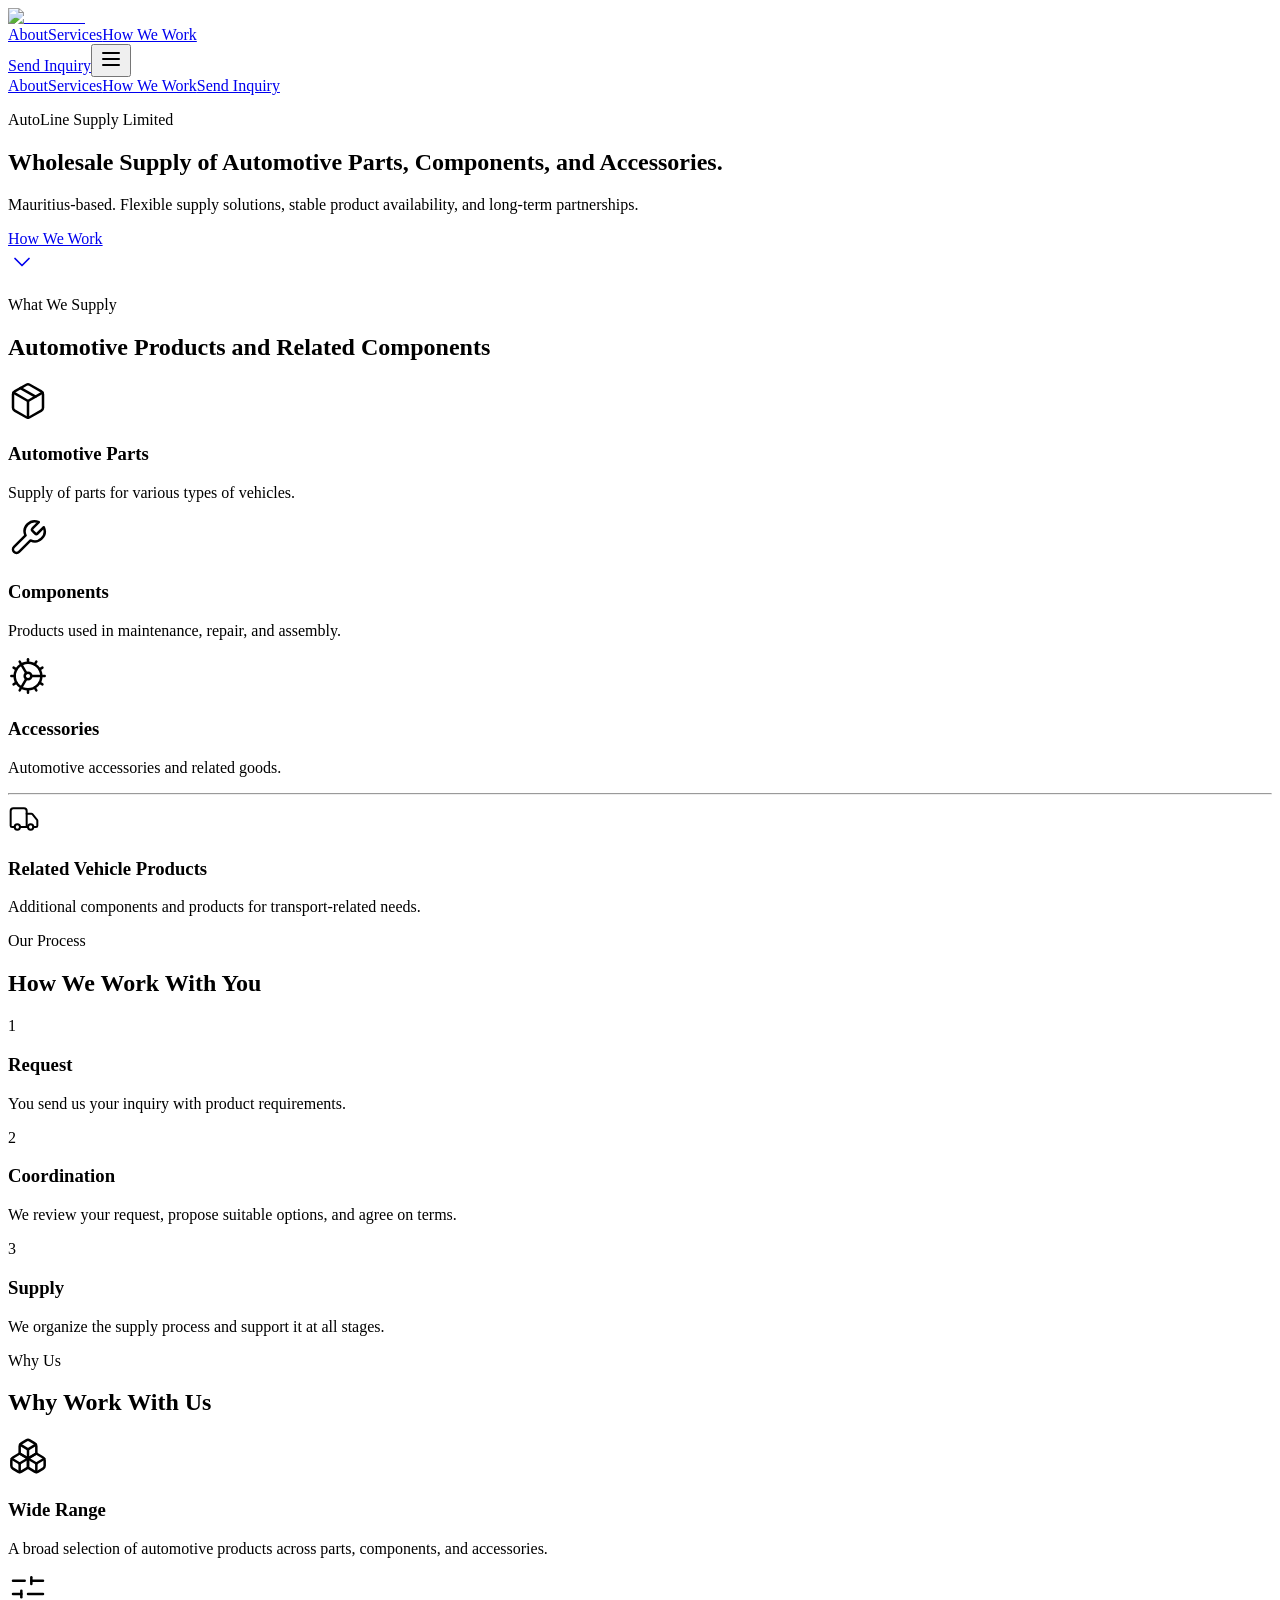
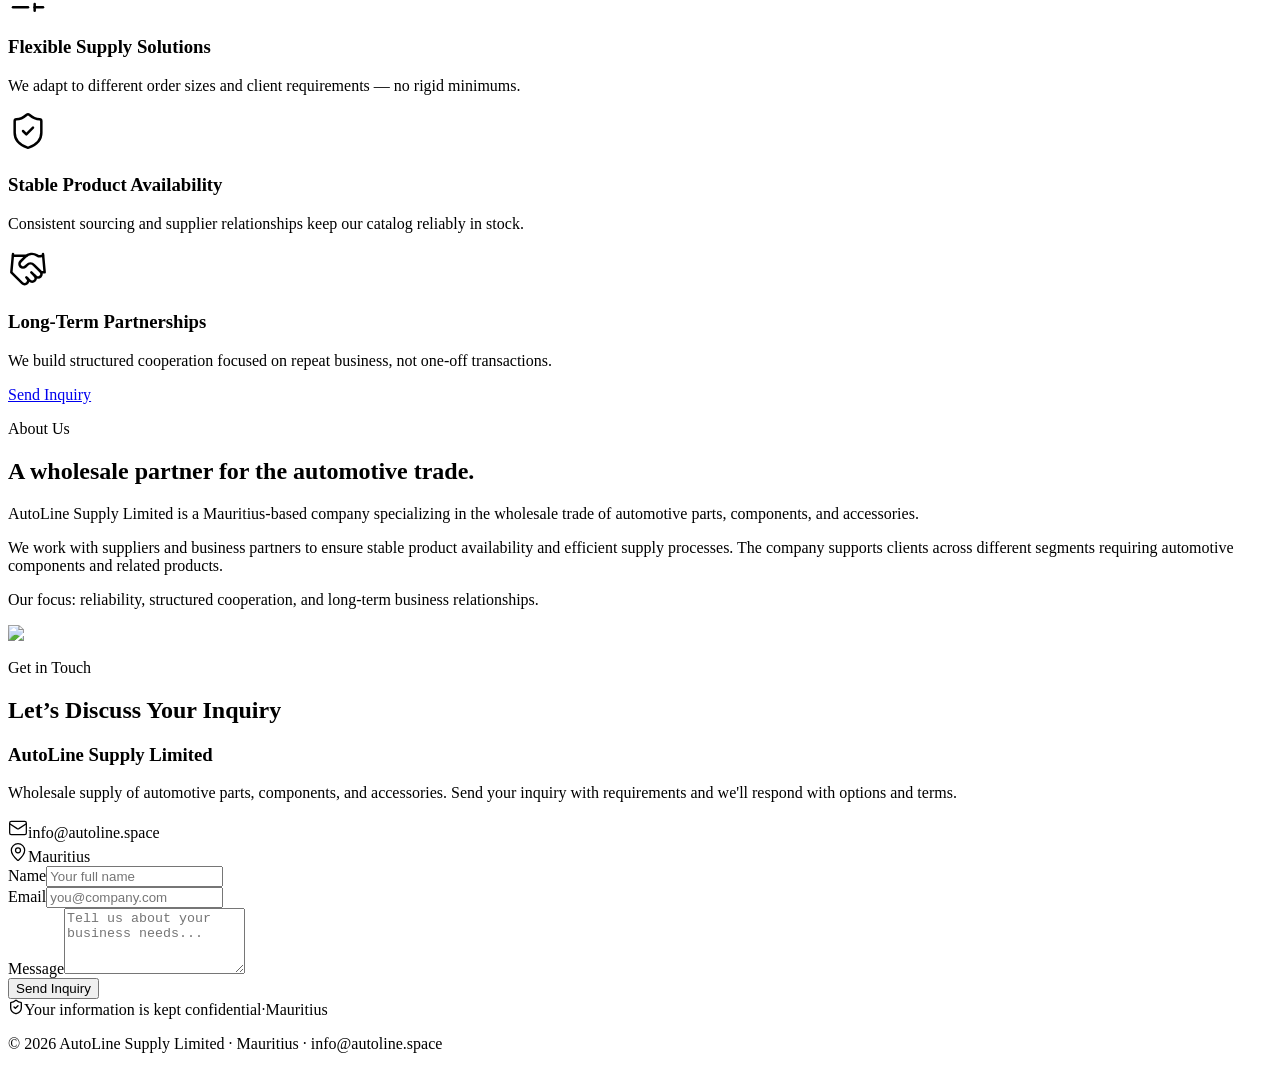
==== commit cf7379bd: "deploy: autoline 2026-04-21" ====
--- a/index.html
+++ b/index.html
@@ -1 +1 @@
-<!DOCTYPE html><!--wxBYxlyH5ep2dSWtpMhcL--><html lang="en" class="__variable_ee29f5 __variable_1c1c1f"><head><meta charSet="utf-8"/><meta name="viewport" content="width=device-width, initial-scale=1"/><link rel="preload" href="/autoline-site/_next/static/media/26d4368bf94c0ec4-s.p.woff2" as="font" crossorigin="" type="font/woff2"/><link rel="preload" href="/autoline-site/_next/static/media/bd9b9909c3a641ff-s.p.woff2" as="font" crossorigin="" type="font/woff2"/><link rel="preload" as="image" href="/autoline-site/logo.png"/><link rel="stylesheet" href="/autoline-site/_next/static/css/2ee95d6b2e983469.css" data-precedence="next"/><link rel="preload" as="script" fetchPriority="low" href="/autoline-site/_next/static/chunks/webpack-188d86f35a582b76.js"/><script src="/autoline-site/_next/static/chunks/4bd1b696-c023c6e3521b1417.js" async=""></script><script src="/autoline-site/_next/static/chunks/255-930123547535ef59.js" async=""></script><script src="/autoline-site/_next/static/chunks/main-app-407fc2e3245c392a.js" async=""></script><script src="/autoline-site/_next/static/chunks/523-2662014328263343.js" async=""></script><script src="/autoline-site/_next/static/chunks/app/page-655312e7c0e53e57.js" async=""></script><meta name="next-size-adjust" content=""/><meta name="theme-color" content="#0f0f0f"/><title>AutoLine Supply — Wholesale Automotive Parts &amp; Components</title><meta name="description" content="Mauritius-based supply of automotive parts, components, and accessories for commercial and technical needs."/><meta property="og:title" content="AutoLine Supply — Wholesale Automotive Parts &amp; Components"/><meta property="og:description" content="Mauritius-based supply of automotive parts, components, and accessories for commercial and technical needs."/><meta property="og:image" content="https://holding-sites.github.io/autoline-site/og.jpg"/><meta property="og:type" content="website"/><meta name="twitter:card" content="summary_large_image"/><meta name="twitter:title" content="AutoLine Supply — Wholesale Automotive Parts &amp; Components"/><meta name="twitter:description" content="Mauritius-based supply of automotive parts, components, and accessories for commercial and technical needs."/><meta name="twitter:image" content="https://holding-sites.github.io/autoline-site/og.jpg"/><link rel="icon" href="/autoline-site/favicon.png"/><script src="/autoline-site/_next/static/chunks/polyfills-42372ed130431b0a.js" noModule=""></script></head><body class="font-body antialiased"><div hidden=""><!--$--><!--/$--></div><header class="fixed top-0 left-0 z-50 w-full transition-all duration-200 ease-out bg-transparent"><nav class="mx-auto flex h-16 max-w-[1200px] items-center justify-between px-5 md:px-16"><a class="flex items-center" aria-label="AutoLine" href="/autoline-site"><img alt="AutoLine" width="400" height="300" decoding="async" data-nimg="1" class="h-7 w-auto md:h-8" style="color:transparent" src="/autoline-site/logo.png"/></a><div class="hidden items-center gap-6 md:flex"><a class="font-body text-[14px] font-medium text-ink-light transition-colors hover:text-navy-400" href="#about">About</a><a class="font-body text-[14px] font-medium text-ink-light transition-colors hover:text-navy-400" href="#services">Services</a><a class="font-body text-[14px] font-medium text-ink-light transition-colors hover:text-navy-400" href="#how-we-work">How We Work</a></div><div class="flex items-center gap-4"><a class="hidden rounded-full bg-cta px-6 py-2.5 font-body text-[14px] font-semibold text-white transition-all hover:scale-[1.02] hover:bg-cta-hover md:inline-flex" href="#contacts">Send Inquiry</a><button class="-mr-3 rounded-lg p-3 text-ink-light transition-colors active:bg-white/5 md:hidden" aria-label="Open menu" aria-expanded="false" aria-controls="mobile-menu"><svg xmlns="http://www.w3.org/2000/svg" width="24" height="24" viewBox="0 0 24 24" fill="none" stroke="currentColor" stroke-width="2" stroke-linecap="round" stroke-linejoin="round" class="lucide lucide-menu" aria-hidden="true"><path d="M4 12h16"></path><path d="M4 18h16"></path><path d="M4 6h16"></path></svg></button></div></nav><div id="mobile-menu" aria-hidden="true" class="overflow-hidden bg-navy-950/95 backdrop-blur-[12px] transition-[max-height,opacity] duration-200 ease-out motion-reduce:transition-none md:hidden max-h-0 opacity-0"><div class="flex flex-col gap-1 px-5 pb-10 pt-2"><a tabindex="-1" class="-mx-2 block rounded-lg px-2 py-3 font-body text-[16px] font-medium text-ink-light transition-colors active:bg-white/5" href="#about">About</a><a tabindex="-1" class="-mx-2 block rounded-lg px-2 py-3 font-body text-[16px] font-medium text-ink-light transition-colors active:bg-white/5" href="#services">Services</a><a tabindex="-1" class="-mx-2 block rounded-lg px-2 py-3 font-body text-[16px] font-medium text-ink-light transition-colors active:bg-white/5" href="#how-we-work">How We Work</a><a tabindex="-1" class="mt-3 flex h-[52px] w-full items-center justify-center rounded-full bg-gold-500 font-body text-[16px] font-semibold text-navy-950 transition-all duration-250 ease-out hover:bg-gold-600 active:scale-[0.98]" href="#contacts">Send Inquiry</a></div></div></header><main><section id="hero" class="relative flex min-h-svh items-center overflow-hidden bg-navy-950 md:bg-gradient-to-b md:from-navy-950 md:to-navy-900 xl:min-h-screen"><div aria-hidden="true" class="absolute inset-0 hidden bg-cover bg-center opacity-35 md:block" style="background-image:url(&#x27;/autoline-site/hero.webp&#x27;)"></div><div class="relative z-10 mx-auto w-full max-w-[1200px] px-5 py-20 md:px-16 md:py-0"><div class="hero-animate flex max-w-[880px] flex-col gap-7"><p class="font-body text-[13px] font-semibold uppercase tracking-[0.12em] text-gold-500">AutoLine Supply Limited</p><h1 class="text-balance font-heading text-[clamp(1.75rem,7.5vw,2rem)] font-bold leading-[1.05] tracking-[-0.02em] text-ink-light md:text-[56px] lg:text-[72px]">Wholesale Supply of Automotive Parts, Components, and Accessories.</h1><p class="max-w-[580px] font-body text-[18px] font-normal leading-[1.6] text-ink-light/85 md:text-[20px] lg:text-[22px]">Mauritius-based. Flexible supply solutions, stable product availability, and long-term partnerships.</p><div class="pt-3"><a class="inline-flex h-[52px] items-center justify-center rounded-full px-9 font-body text-[16px] font-semibold transition-all duration-250 ease-out bg-gold-500 text-navy-950 hover:bg-gold-600 hover:scale-[1.02] " href="#how-we-work">How We Work</a></div></div></div><a aria-label="Scroll to next section" aria-hidden="false" tabindex="0" class="absolute inset-x-0 bottom-6 mx-auto w-fit text-gold-500/70 transition-opacity duration-300 hover:text-gold-500 md:hidden animate-scroll-hint" href="#services"><svg xmlns="http://www.w3.org/2000/svg" width="28" height="28" viewBox="0 0 24 24" fill="none" stroke="currentColor" stroke-width="1.5" stroke-linecap="round" stroke-linejoin="round" class="lucide lucide-chevron-down" aria-hidden="true"><path d="m6 9 6 6 6-6"></path></svg></a></section><div class="sr-hidden"><section id="services" class="scroll-mt-[96px] bg-surface-tinted"><div class="mx-auto max-w-[1200px] px-5 py-20 md:px-16 md:py-[80px] xl:py-[120px] flex flex-col gap-12 md:gap-10 xl:gap-12"><div class="flex flex-col gap-4"><p class="font-body text-[13px] font-semibold uppercase tracking-[0.12em] text-gold-700">What We Supply</p><h2 class="text-balance font-heading text-[28px] font-semibold leading-[1.15] md:text-[36px] lg:text-[44px] text-ink">Automotive Products and Related Components</h2></div><div class="grid grid-cols-1 gap-4 md:grid-cols-2 md:gap-6 lg:grid-cols-3"><div class="flex h-full flex-col gap-5 rounded-lg border border-line bg-surface-card shadow-[0_1px_3px_rgba(0,0,0,0.06)] transition-all duration-300 ease-out hover:-translate-y-1 hover:shadow-[0_4px_12px_rgba(0,0,0,0.1)] p-8"><svg xmlns="http://www.w3.org/2000/svg" width="40" height="40" viewBox="0 0 24 24" fill="none" stroke="currentColor" stroke-width="1.5" stroke-linecap="round" stroke-linejoin="round" class="lucide lucide-package text-navy-800" aria-hidden="true"><path d="M11 21.73a2 2 0 0 0 2 0l7-4A2 2 0 0 0 21 16V8a2 2 0 0 0-1-1.73l-7-4a2 2 0 0 0-2 0l-7 4A2 2 0 0 0 3 8v8a2 2 0 0 0 1 1.73z"></path><path d="M12 22V12"></path><polyline points="3.29 7 12 12 20.71 7"></polyline><path d="m7.5 4.27 9 5.15"></path></svg><div class="flex flex-col gap-3"><h3 class="font-body text-ink text-[20px] font-bold">Automotive Parts</h3><p class="font-body font-normal leading-[1.6] text-ink-muted text-[16px]">Supply of parts for various types of vehicles.</p></div></div><div class="flex h-full flex-col gap-5 rounded-lg border border-line bg-surface-card shadow-[0_1px_3px_rgba(0,0,0,0.06)] transition-all duration-300 ease-out hover:-translate-y-1 hover:shadow-[0_4px_12px_rgba(0,0,0,0.1)] p-8"><svg xmlns="http://www.w3.org/2000/svg" width="40" height="40" viewBox="0 0 24 24" fill="none" stroke="currentColor" stroke-width="1.5" stroke-linecap="round" stroke-linejoin="round" class="lucide lucide-wrench text-navy-800" aria-hidden="true"><path d="M14.7 6.3a1 1 0 0 0 0 1.4l1.6 1.6a1 1 0 0 0 1.4 0l3.77-3.77a6 6 0 0 1-7.94 7.94l-6.91 6.91a2.12 2.12 0 0 1-3-3l6.91-6.91a6 6 0 0 1 7.94-7.94l-3.76 3.76z"></path></svg><div class="flex flex-col gap-3"><h3 class="font-body text-ink text-[20px] font-bold">Components</h3><p class="font-body font-normal leading-[1.6] text-ink-muted text-[16px]">Products used in maintenance, repair, and assembly.</p></div></div><div class="flex h-full flex-col gap-5 rounded-lg border border-line bg-surface-card shadow-[0_1px_3px_rgba(0,0,0,0.06)] transition-all duration-300 ease-out hover:-translate-y-1 hover:shadow-[0_4px_12px_rgba(0,0,0,0.1)] p-8"><svg xmlns="http://www.w3.org/2000/svg" width="40" height="40" viewBox="0 0 24 24" fill="none" stroke="currentColor" stroke-width="1.5" stroke-linecap="round" stroke-linejoin="round" class="lucide lucide-cog text-navy-800" aria-hidden="true"><path d="M12 20a8 8 0 1 0 0-16 8 8 0 0 0 0 16Z"></path><path d="M12 14a2 2 0 1 0 0-4 2 2 0 0 0 0 4Z"></path><path d="M12 2v2"></path><path d="M12 22v-2"></path><path d="m17 20.66-1-1.73"></path><path d="M11 10.27 7 3.34"></path><path d="m20.66 17-1.73-1"></path><path d="m3.34 7 1.73 1"></path><path d="M14 12h8"></path><path d="M2 12h2"></path><path d="m20.66 7-1.73 1"></path><path d="m3.34 17 1.73-1"></path><path d="m17 3.34-1 1.73"></path><path d="m11 13.73-4 6.93"></path></svg><div class="flex flex-col gap-3"><h3 class="font-body text-ink text-[20px] font-bold">Accessories</h3><p class="font-body font-normal leading-[1.6] text-ink-muted text-[16px]">Automotive accessories and related goods.</p></div></div></div><hr class="border-line"/><div class="flex flex-col gap-4 md:flex-row md:justify-center md:gap-6"><div class="md:w-[calc((100%-1.5rem)/2)] md:shrink-0 lg:w-[calc((100%-3rem)/3)]"><div class="flex h-full flex-col gap-5 rounded-lg border border-line bg-surface-card shadow-[0_1px_3px_rgba(0,0,0,0.06)] transition-all duration-300 ease-out hover:-translate-y-1 hover:shadow-[0_4px_12px_rgba(0,0,0,0.1)] p-6"><svg xmlns="http://www.w3.org/2000/svg" width="32" height="32" viewBox="0 0 24 24" fill="none" stroke="currentColor" stroke-width="1.5" stroke-linecap="round" stroke-linejoin="round" class="lucide lucide-truck text-navy-400" aria-hidden="true"><path d="M14 18V6a2 2 0 0 0-2-2H4a2 2 0 0 0-2 2v11a1 1 0 0 0 1 1h2"></path><path d="M15 18H9"></path><path d="M19 18h2a1 1 0 0 0 1-1v-3.65a1 1 0 0 0-.22-.624l-3.48-4.35A1 1 0 0 0 17.52 8H14"></path><circle cx="17" cy="18" r="2"></circle><circle cx="7" cy="18" r="2"></circle></svg><div class="flex flex-col gap-3"><h3 class="font-body text-ink text-[18px] font-semibold">Related Vehicle Products</h3><p class="font-body font-normal leading-[1.6] text-ink-muted text-[15px]">Additional components and products for transport-related needs.</p></div></div></div></div></div></section></div><div class="sr-hidden"><section id="how-we-work" class="scroll-mt-[96px] bg-navy-950"><div class="mx-auto max-w-[1200px] px-5 py-20 md:px-16 md:py-[80px] xl:py-[120px] flex flex-col gap-12 md:gap-10 xl:gap-12"><div class="flex flex-col gap-4"><p class="font-body text-[13px] font-semibold uppercase tracking-[0.12em] text-gold-500">Our Process</p><h2 class="text-balance font-heading text-[28px] font-semibold leading-[1.15] md:text-[36px] lg:text-[44px] text-ink-light">How We Work With You</h2></div><div class="flex flex-col gap-4 pt-4 lg:flex-row lg:items-start lg:gap-0"><div class="flex flex-1 flex-col items-center lg:flex-row lg:items-start"><div class="flex flex-1 flex-col items-center gap-4 px-6"><div class="flex h-14 w-14 items-center justify-center rounded-full border-2 border-gold-500 bg-transparent"><span class="font-heading text-[22px] font-semibold text-gold-500">1</span></div><h3 class="text-center font-body text-[20px] font-bold text-ink-light">Request</h3><p class="text-center font-body text-[16px] font-normal leading-[1.6] text-ink-light-muted">You send us your inquiry with product requirements.</p></div><div class="hidden h-14 w-[60px] items-center justify-center lg:flex"><div class="h-[2px] w-full bg-gold-500/40"></div></div><div class="mt-4 flex h-8 w-full items-center justify-center lg:hidden"><div class="h-full w-[2px] bg-gold-500/40"></div></div></div><div class="flex flex-1 flex-col items-center lg:flex-row lg:items-start"><div class="flex flex-1 flex-col items-center gap-4 px-6"><div class="flex h-14 w-14 items-center justify-center rounded-full border-2 border-gold-500 bg-transparent"><span class="font-heading text-[22px] font-semibold text-gold-500">2</span></div><h3 class="text-center font-body text-[20px] font-bold text-ink-light">Coordination</h3><p class="text-center font-body text-[16px] font-normal leading-[1.6] text-ink-light-muted">We review your request, propose suitable options, and agree on terms.</p></div><div class="hidden h-14 w-[60px] items-center justify-center lg:flex"><div class="h-[2px] w-full bg-gold-500/40"></div></div><div class="mt-4 flex h-8 w-full items-center justify-center lg:hidden"><div class="h-full w-[2px] bg-gold-500/40"></div></div></div><div class="flex flex-1 flex-col items-center lg:flex-row lg:items-start"><div class="flex flex-1 flex-col items-center gap-4 px-6"><div class="flex h-14 w-14 items-center justify-center rounded-full border-2 border-gold-500 bg-transparent"><span class="font-heading text-[22px] font-semibold text-gold-500">3</span></div><h3 class="text-center font-body text-[20px] font-bold text-ink-light">Supply</h3><p class="text-center font-body text-[16px] font-normal leading-[1.6] text-ink-light-muted">We organize the supply process and support it at all stages.</p></div></div></div></div></section></div><div class="sr-hidden"><section id="why-us" class="scroll-mt-[96px] bg-surface-warm"><div class="mx-auto max-w-[1200px] px-5 py-20 md:px-16 md:py-[80px] xl:py-[120px] flex flex-col gap-12 md:gap-10 xl:gap-12"><div class="flex flex-col gap-4"><p class="font-body text-[13px] font-semibold uppercase tracking-[0.12em] text-gold-700">Why Us</p><h2 class="text-balance font-heading text-[28px] font-semibold leading-[1.15] md:text-[36px] lg:text-[44px] text-ink">Why Work With Us</h2></div><div class="grid grid-cols-1 gap-10 md:grid-cols-2 md:gap-x-8 md:gap-y-10 xl:gap-12"><div class="flex flex-col gap-3"><svg xmlns="http://www.w3.org/2000/svg" width="40" height="40" viewBox="0 0 24 24" fill="none" stroke="currentColor" stroke-width="1.5" stroke-linecap="round" stroke-linejoin="round" class="lucide lucide-boxes text-navy-800" aria-hidden="true"><path d="M2.97 12.92A2 2 0 0 0 2 14.63v3.24a2 2 0 0 0 .97 1.71l3 1.8a2 2 0 0 0 2.06 0L12 19v-5.5l-5-3-4.03 2.42Z"></path><path d="m7 16.5-4.74-2.85"></path><path d="m7 16.5 5-3"></path><path d="M7 16.5v5.17"></path><path d="M12 13.5V19l3.97 2.38a2 2 0 0 0 2.06 0l3-1.8a2 2 0 0 0 .97-1.71v-3.24a2 2 0 0 0-.97-1.71L17 10.5l-5 3Z"></path><path d="m17 16.5-5-3"></path><path d="m17 16.5 4.74-2.85"></path><path d="M17 16.5v5.17"></path><path d="M7.97 4.42A2 2 0 0 0 7 6.13v4.37l5 3 5-3V6.13a2 2 0 0 0-.97-1.71l-3-1.8a2 2 0 0 0-2.06 0l-3 1.8Z"></path><path d="M12 8 7.26 5.15"></path><path d="m12 8 4.74-2.85"></path><path d="M12 13.5V8"></path></svg><h3 class="font-body text-[20px] font-bold text-ink">Wide Range</h3><p class="font-body text-[16px] font-normal leading-[1.6] text-ink-muted">A broad selection of automotive products across parts, components, and accessories.</p></div><div class="flex flex-col gap-3"><svg xmlns="http://www.w3.org/2000/svg" width="40" height="40" viewBox="0 0 24 24" fill="none" stroke="currentColor" stroke-width="1.5" stroke-linecap="round" stroke-linejoin="round" class="lucide lucide-sliders-horizontal text-navy-800" aria-hidden="true"><line x1="21" x2="14" y1="4" y2="4"></line><line x1="10" x2="3" y1="4" y2="4"></line><line x1="21" x2="12" y1="12" y2="12"></line><line x1="8" x2="3" y1="12" y2="12"></line><line x1="21" x2="16" y1="20" y2="20"></line><line x1="12" x2="3" y1="20" y2="20"></line><line x1="14" x2="14" y1="2" y2="6"></line><line x1="8" x2="8" y1="10" y2="14"></line><line x1="16" x2="16" y1="18" y2="22"></line></svg><h3 class="font-body text-[20px] font-bold text-ink">Flexible Supply Solutions</h3><p class="font-body text-[16px] font-normal leading-[1.6] text-ink-muted">We adapt to different order sizes and client requirements — no rigid minimums.</p></div><div class="flex flex-col gap-3"><svg xmlns="http://www.w3.org/2000/svg" width="40" height="40" viewBox="0 0 24 24" fill="none" stroke="currentColor" stroke-width="1.5" stroke-linecap="round" stroke-linejoin="round" class="lucide lucide-shield-check text-navy-800" aria-hidden="true"><path d="M20 13c0 5-3.5 7.5-7.66 8.95a1 1 0 0 1-.67-.01C7.5 20.5 4 18 4 13V6a1 1 0 0 1 1-1c2 0 4.5-1.2 6.24-2.72a1.17 1.17 0 0 1 1.52 0C14.51 3.81 17 5 19 5a1 1 0 0 1 1 1z"></path><path d="m9 12 2 2 4-4"></path></svg><h3 class="font-body text-[20px] font-bold text-ink">Stable Product Availability</h3><p class="font-body text-[16px] font-normal leading-[1.6] text-ink-muted">Consistent sourcing and supplier relationships keep our catalog reliably in stock.</p></div><div class="flex flex-col gap-3"><svg xmlns="http://www.w3.org/2000/svg" width="40" height="40" viewBox="0 0 24 24" fill="none" stroke="currentColor" stroke-width="1.5" stroke-linecap="round" stroke-linejoin="round" class="lucide lucide-handshake text-navy-800" aria-hidden="true"><path d="m11 17 2 2a1 1 0 1 0 3-3"></path><path d="m14 14 2.5 2.5a1 1 0 1 0 3-3l-3.88-3.88a3 3 0 0 0-4.24 0l-.88.88a1 1 0 1 1-3-3l2.81-2.81a5.79 5.79 0 0 1 7.06-.87l.47.28a2 2 0 0 0 1.42.25L21 4"></path><path d="m21 3 1 11h-2"></path><path d="M3 3 2 14l6.5 6.5a1 1 0 1 0 3-3"></path><path d="M3 4h8"></path></svg><h3 class="font-body text-[20px] font-bold text-ink">Long-Term Partnerships</h3><p class="font-body text-[16px] font-normal leading-[1.6] text-ink-muted">We build structured cooperation focused on repeat business, not one-off transactions.</p></div></div><div class="flex justify-center pt-4"><a class="inline-flex h-[52px] items-center justify-center rounded-full px-9 font-body text-[16px] font-semibold transition-all duration-250 ease-out bg-cta text-white hover:bg-cta-hover hover:scale-[1.02] " href="#contacts">Send Inquiry</a></div></div></section></div><div class="sr-hidden sr-mobile-on"><section id="about" class="scroll-mt-[96px] bg-surface-warm"><div class="mx-auto max-w-[1200px] px-5 py-20 md:px-16 md:py-[80px] xl:py-[120px] flex flex-col items-center gap-16 lg:flex-row"><div class="flex flex-col gap-6 md:flex-1"><div class="flex flex-col gap-4"><p class="font-body text-[13px] font-semibold uppercase tracking-[0.12em] text-gold-700">About Us</p><h2 class="text-balance font-heading text-[28px] font-semibold leading-[1.15] md:text-[36px] lg:text-[44px] text-navy-800">Wholesale supply of automotive parts, components, and accessories.</h2></div><p class="max-w-[600px] font-body text-[16px] font-normal leading-[1.7] text-ink-muted md:text-[18px]">AutoLine Supply Limited is a Mauritius-based company specializing in the wholesale trade of automotive parts, components, and accessories.</p><p class="max-w-[600px] font-body text-[16px] font-normal leading-[1.7] text-ink-muted md:text-[18px]">We work with suppliers and business partners to ensure stable product availability and efficient supply processes. The company supports clients across different segments requiring automotive components and related products.</p><p class="max-w-[480px] font-body text-[16px] font-medium italic leading-[1.5] text-ink-muted">Our focus: reliability, structured cooperation, and long-term business relationships.</p></div><div class="w-full md:mx-auto md:max-w-[640px] lg:mx-0 lg:w-[480px] lg:max-w-none"><img alt="AutoLine Supply warehouse operations" loading="lazy" width="480" height="360" decoding="async" data-nimg="1" class="rounded-xl object-cover shadow-md" style="color:transparent" src="/autoline-site/about.webp"/></div></div></section></div><div class="sr-hidden"><section id="contacts" class="scroll-mt-[96px] bg-surface-tinted"><div class="mx-auto max-w-[1200px] px-5 py-20 md:px-16 md:py-[80px] xl:py-[120px] flex flex-col gap-12 md:gap-10 xl:gap-12"><div class="flex flex-col gap-4"><p class="font-body text-[13px] font-semibold uppercase tracking-[0.12em] text-gold-700">Get in Touch</p><h2 class="text-balance font-heading text-[28px] font-semibold leading-[1.15] md:text-[36px] lg:text-[44px] text-ink">Let’s Discuss Your Inquiry</h2></div><div class="flex flex-col gap-16 lg:flex-row"><div class="flex flex-col gap-8 md:flex-1"><h3 class="font-heading text-[20px] font-semibold leading-[1.2] text-navy-800 md:text-[28px]">AutoLine Supply Limited</h3><p class="font-body text-[16px] font-normal leading-[1.6] text-ink-muted">Wholesale supply of automotive parts, components, and accessories. Send your inquiry with requirements and we&#x27;ll respond with options and terms.</p><div class="flex flex-col gap-5"><div class="flex items-center gap-3"><svg xmlns="http://www.w3.org/2000/svg" width="20" height="20" viewBox="0 0 24 24" fill="none" stroke="currentColor" stroke-width="1.5" stroke-linecap="round" stroke-linejoin="round" class="lucide lucide-mail text-navy-800" aria-hidden="true"><path d="m22 7-8.991 5.727a2 2 0 0 1-2.009 0L2 7"></path><rect x="2" y="4" width="20" height="16" rx="2"></rect></svg><span class="font-body text-[16px] text-ink-muted">info@autoline.space</span></div><div class="flex items-center gap-3"><svg xmlns="http://www.w3.org/2000/svg" width="20" height="20" viewBox="0 0 24 24" fill="none" stroke="currentColor" stroke-width="1.5" stroke-linecap="round" stroke-linejoin="round" class="lucide lucide-map-pin text-navy-800" aria-hidden="true"><path d="M20 10c0 4.993-5.539 10.193-7.399 11.799a1 1 0 0 1-1.202 0C9.539 20.193 4 14.993 4 10a8 8 0 0 1 16 0"></path><circle cx="12" cy="10" r="3"></circle></svg><span class="font-body text-[16px] text-ink-muted">Mauritius</span></div></div></div><div class="md:flex-1"><form class="flex flex-col gap-6 rounded-xl border border-line bg-surface-card p-8 shadow-lg"><div class="flex flex-col gap-2"><label for="name" class="font-body text-[14px] font-medium text-ink">Name</label><input id="name" type="text" placeholder="Your full name" required="" class="w-full rounded-lg border border-line bg-surface-warm px-4 font-body text-[15px] text-ink placeholder:text-ink-faint focus:outline-none focus:ring-2 focus:ring-navy-400 h-12" name="name"/></div><div class="flex flex-col gap-2"><label for="email" class="font-body text-[14px] font-medium text-ink">Email</label><input id="email" type="email" placeholder="you@company.com" required="" class="w-full rounded-lg border border-line bg-surface-warm px-4 font-body text-[15px] text-ink placeholder:text-ink-faint focus:outline-none focus:ring-2 focus:ring-navy-400 h-12" name="email"/></div><div class="flex flex-col gap-2"><label for="message" class="font-body text-[14px] font-medium text-ink">Message</label><textarea id="message" name="message" placeholder="Tell us about your business needs..." rows="4" class="w-full rounded-lg border border-line bg-surface-warm px-4 font-body text-[15px] text-ink placeholder:text-ink-faint focus:outline-none focus:ring-2 focus:ring-navy-400 h-[120px] resize-none py-3"></textarea></div><button type="submit" class="inline-flex h-[52px] items-center justify-center rounded-full px-9 font-body text-[16px] font-semibold transition-all duration-250 ease-out bg-cta text-white hover:bg-cta-hover hover:scale-[1.02] w-full">Send Inquiry</button><div class="flex flex-col items-center gap-2 text-center md:flex-row md:flex-wrap md:justify-center md:gap-2"><svg xmlns="http://www.w3.org/2000/svg" width="16" height="16" viewBox="0 0 24 24" fill="none" stroke="currentColor" stroke-width="2" stroke-linecap="round" stroke-linejoin="round" class="lucide lucide-shield-check text-ink-faint" aria-hidden="true"><path d="M20 13c0 5-3.5 7.5-7.66 8.95a1 1 0 0 1-.67-.01C7.5 20.5 4 18 4 13V6a1 1 0 0 1 1-1c2 0 4.5-1.2 6.24-2.72a1.17 1.17 0 0 1 1.52 0C14.51 3.81 17 5 19 5a1 1 0 0 1 1 1z"></path><path d="m9 12 2 2 4-4"></path></svg><span class="font-body text-[13px] text-ink-faint">Your information is kept confidential<span class="ml-2 hidden md:inline">·</span></span><span class="font-body text-[13px] text-ink-faint">Mauritius</span></div></form></div></div></div></section></div></main><footer class="bg-navy-950"><div class="mx-auto max-w-[1200px] px-5 py-16 md:px-16 md:py-12 xl:py-16"><p class="mx-auto max-w-[640px] text-center font-body text-[13px] leading-relaxed text-ink-light-muted">© 2026 AutoLine Supply Limited · Mauritius · info@autoline.space</p></div></footer><!--$--><!--/$--><script src="/autoline-site/_next/static/chunks/webpack-188d86f35a582b76.js" id="_R_" async=""></script><script>(self.__next_f=self.__next_f||[]).push([0])</script><script>self.__next_f.push([1,"1:\"$Sreact.fragment\"\n2:I[9766,[],\"\"]\n3:I[8924,[],\"\"]\n4:I[1149,[\"523\",\"static/chunks/523-2662014328263343.js\",\"974\",\"static/chunks/app/page-655312e7c0e53e57.js\"],\"NavBar\"]\n5:I[2619,[\"523\",\"static/chunks/523-2662014328263343.js\",\"974\",\"static/chunks/app/page-655312e7c0e53e57.js\"],\"\"]\n6:I[8854,[\"523\",\"static/chunks/523-2662014328263343.js\",\"974\",\"static/chunks/app/page-655312e7c0e53e57.js\"],\"HeroScrollHint\"]\n7:I[6985,[\"523\",\"static/chunks/523-2662014328263343.js\",\"974\",\"static/chunks/app/page-655312e7c0e53e57.js\"],\"ScrollReveal\"]\n12:I[7150,[],\"\"]\n:HL[\"/autoline-site/_next/static/media/26d4368bf94c0ec4-s.p.woff2\",\"font\",{\"crossOrigin\":\"\",\"type\":\"font/woff2\"}]\n:HL[\"/autoline-site/_next/static/media/bd9b9909c3a641ff-s.p.woff2\",\"font\",{\"crossOrigin\":\"\",\"type\":\"font/woff2\"}]\n:HL[\"/autoline-site/_next/static/css/2ee95d6b2e983469.css\",\"style\"]\n"])</script><script>self.__next_f.push([1,"0:{\"P\":null,\"b\":\"wxBYxlyH5ep2dSWtpMhcL\",\"p\":\"/autoline-site\",\"c\":[\"\",\"\"],\"i\":false,\"f\":[[[\"\",{\"children\":[\"__PAGE__\",{}]},\"$undefined\",\"$undefined\",true],[\"\",[\"$\",\"$1\",\"c\",{\"children\":[[[\"$\",\"link\",\"0\",{\"rel\":\"stylesheet\",\"href\":\"/autoline-site/_next/static/css/2ee95d6b2e983469.css\",\"precedence\":\"next\",\"crossOrigin\":\"$undefined\",\"nonce\":\"$undefined\"}]],[\"$\",\"html\",null,{\"lang\":\"en\",\"className\":\"__variable_ee29f5 __variable_1c1c1f\",\"children\":[\"$\",\"body\",null,{\"className\":\"font-body antialiased\",\"children\":[\"$\",\"$L2\",null,{\"parallelRouterKey\":\"children\",\"error\":\"$undefined\",\"errorStyles\":\"$undefined\",\"errorScripts\":\"$undefined\",\"template\":[\"$\",\"$L3\",null,{}],\"templateStyles\":\"$undefined\",\"templateScripts\":\"$undefined\",\"notFound\":[[[\"$\",\"title\",null,{\"children\":\"404: This page could not be found.\"}],[\"$\",\"div\",null,{\"style\":{\"fontFamily\":\"system-ui,\\\"Segoe UI\\\",Roboto,Helvetica,Arial,sans-serif,\\\"Apple Color Emoji\\\",\\\"Segoe UI Emoji\\\"\",\"height\":\"100vh\",\"textAlign\":\"center\",\"display\":\"flex\",\"flexDirection\":\"column\",\"alignItems\":\"center\",\"justifyContent\":\"center\"},\"children\":[\"$\",\"div\",null,{\"children\":[[\"$\",\"style\",null,{\"dangerouslySetInnerHTML\":{\"__html\":\"body{color:#000;background:#fff;margin:0}.next-error-h1{border-right:1px solid rgba(0,0,0,.3)}@media (prefers-color-scheme:dark){body{color:#fff;background:#000}.next-error-h1{border-right:1px solid rgba(255,255,255,.3)}}\"}}],[\"$\",\"h1\",null,{\"className\":\"next-error-h1\",\"style\":{\"display\":\"inline-block\",\"margin\":\"0 20px 0 0\",\"padding\":\"0 23px 0 0\",\"fontSize\":24,\"fontWeight\":500,\"verticalAlign\":\"top\",\"lineHeight\":\"49px\"},\"children\":404}],[\"$\",\"div\",null,{\"style\":{\"display\":\"inline-block\"},\"children\":[\"$\",\"h2\",null,{\"style\":{\"fontSize\":14,\"fontWeight\":400,\"lineHeight\":\"49px\",\"margin\":0},\"children\":\"This page could not be found.\"}]}]]}]}]],[]],\"forbidden\":\"$undefined\",\"unauthorized\":\"$undefined\"}]}]}]]}],{\"children\":[\"__PAGE__\",[\"$\",\"$1\",\"c\",{\"children\":[[[\"$\",\"$L4\",null,{\"brand\":\"AutoLine\",\"logoSrc\":\"/autoline-site/logo.png\",\"links\":[{\"label\":\"About\",\"href\":\"#about\"},{\"label\":\"Services\",\"href\":\"#services\"},{\"label\":\"How We Work\",\"href\":\"#how-we-work\"}],\"ctaLabel\":\"Send Inquiry\",\"ctaHref\":\"#contacts\"}],[\"$\",\"main\",null,{\"children\":[[\"$\",\"section\",null,{\"id\":\"hero\",\"className\":\"relative flex min-h-svh items-center overflow-hidden bg-navy-950 md:bg-gradient-to-b md:from-navy-950 md:to-navy-900 xl:min-h-screen\",\"children\":[[\"$\",\"div\",null,{\"aria-hidden\":true,\"className\":\"absolute inset-0 hidden bg-cover bg-center opacity-35 md:block\",\"style\":{\"backgroundImage\":\"url('/autoline-site/hero.webp')\"}}],[\"$\",\"div\",null,{\"className\":\"relative z-10 mx-auto w-full max-w-[1200px] px-5 py-20 md:px-16 md:py-0\",\"children\":[\"$\",\"div\",null,{\"className\":\"hero-animate flex max-w-[880px] flex-col gap-7\",\"children\":[[\"$\",\"p\",null,{\"className\":\"font-body text-[13px] font-semibold uppercase tracking-[0.12em] text-gold-500\",\"children\":\"AutoLine Supply Limited\"}],[\"$\",\"h1\",null,{\"className\":\"text-balance font-heading text-[clamp(1.75rem,7.5vw,2rem)] font-bold leading-[1.05] tracking-[-0.02em] text-ink-light md:text-[56px] lg:text-[72px]\",\"children\":\"Wholesale Supply of Automotive Parts, Components, and Accessories.\"}],[\"$\",\"p\",null,{\"className\":\"max-w-[580px] font-body text-[18px] font-normal leading-[1.6] text-ink-light/85 md:text-[20px] lg:text-[22px]\",\"children\":\"Mauritius-based. Flexible supply solutions, stable product availability, and long-term partnerships.\"}],[\"$\",\"div\",null,{\"className\":\"pt-3\",\"children\":[\"$\",\"$L5\",null,{\"href\":\"#how-we-work\",\"className\":\"inline-flex h-[52px] items-center justify-center rounded-full px-9 font-body text-[16px] font-semibold transition-all duration-250 ease-out bg-gold-500 text-navy-950 hover:bg-gold-600 hover:scale-[1.02] \",\"children\":\"How We Work\"}]}]]}]}],[\"$\",\"$L6\",null,{}]]}],[\"$\",\"$L7\",null,{\"children\":[\"$\",\"section\",null,{\"id\":\"services\",\"className\":\"scroll-mt-[96px] bg-surface-tinted\",\"children\":[\"$\",\"div\",null,{\"className\":\"mx-auto max-w-[1200px] px-5 py-20 md:px-16 md:py-[80px] xl:py-[120px] flex flex-col gap-12 md:gap-10 xl:gap-12\",\"children\":[[\"$\",\"div\",null,{\"className\":\"flex flex-col gap-4\",\"children\":[[\"$\",\"p\",null,{\"className\":\"font-body text-[13px] font-semibold uppercase tracking-[0.12em] text-gold-700\",\"children\":\"What We Supply\"}],[\"$\",\"h2\",null,{\"className\":\"text-balance font-heading text-[28px] font-semibold leading-[1.15] md:text-[36px] lg:text-[44px] text-ink\",\"children\":\"Automotive Products and Related Components\"}]]}],\"$L8\",\"$L9\",\"$La\"]}]}]}],\"$Lb\",\"$Lc\",\"$Ld\",\"$Le\"]}],\"$Lf\"],null,\"$L10\"]}],{},null,false]},null,false],\"$L11\",false]],\"m\":\"$undefined\",\"G\":[\"$12\",[]],\"s\":false,\"S\":true}\n"])</script><script>self.__next_f.push([1,"15:I[1356,[\"523\",\"static/chunks/523-2662014328263343.js\",\"974\",\"static/chunks/app/page-655312e7c0e53e57.js\"],\"Image\"]\n16:I[7250,[\"523\",\"static/chunks/523-2662014328263343.js\",\"974\",\"static/chunks/app/page-655312e7c0e53e57.js\"],\"ContactsSection\"]\n17:I[4431,[],\"OutletBoundary\"]\n19:I[5278,[],\"AsyncMetadataOutlet\"]\n1b:I[4431,[],\"ViewportBoundary\"]\n1d:I[4431,[],\"MetadataBoundary\"]\n1e:\"$Sreact.suspense\"\n"])</script><script>self.__next_f.push([1,"8:[\"$\",\"div\",null,{\"className\":\"grid grid-cols-1 gap-4 md:grid-cols-2 md:gap-6 lg:grid-cols-3\",\"children\":[[\"$\",\"div\",\"Automotive Parts\",{\"className\":\"flex h-full flex-col gap-5 rounded-lg border border-line bg-surface-card shadow-[0_1px_3px_rgba(0,0,0,0.06)] transition-all duration-300 ease-out hover:-translate-y-1 hover:shadow-[0_4px_12px_rgba(0,0,0,0.1)] p-8\",\"children\":[[\"$\",\"svg\",null,{\"ref\":\"$undefined\",\"xmlns\":\"http://www.w3.org/2000/svg\",\"width\":40,\"height\":40,\"viewBox\":\"0 0 24 24\",\"fill\":\"none\",\"stroke\":\"currentColor\",\"strokeWidth\":1.5,\"strokeLinecap\":\"round\",\"strokeLinejoin\":\"round\",\"className\":\"lucide lucide-package text-navy-800\",\"aria-hidden\":\"true\",\"children\":[[\"$\",\"path\",\"1a0edw\",{\"d\":\"M11 21.73a2 2 0 0 0 2 0l7-4A2 2 0 0 0 21 16V8a2 2 0 0 0-1-1.73l-7-4a2 2 0 0 0-2 0l-7 4A2 2 0 0 0 3 8v8a2 2 0 0 0 1 1.73z\"}],[\"$\",\"path\",\"d0xqtd\",{\"d\":\"M12 22V12\"}],[\"$\",\"polyline\",\"ousv84\",{\"points\":\"3.29 7 12 12 20.71 7\"}],[\"$\",\"path\",\"1c824w\",{\"d\":\"m7.5 4.27 9 5.15\"}],\"$undefined\"]}],[\"$\",\"div\",null,{\"className\":\"flex flex-col gap-3\",\"children\":[[\"$\",\"h3\",null,{\"className\":\"font-body text-ink text-[20px] font-bold\",\"children\":\"Automotive Parts\"}],[\"$\",\"p\",null,{\"className\":\"font-body font-normal leading-[1.6] text-ink-muted text-[16px]\",\"children\":\"Supply of parts for various types of vehicles.\"}]]}]]}],[\"$\",\"div\",\"Components\",{\"className\":\"flex h-full flex-col gap-5 rounded-lg border border-line bg-surface-card shadow-[0_1px_3px_rgba(0,0,0,0.06)] transition-all duration-300 ease-out hover:-translate-y-1 hover:shadow-[0_4px_12px_rgba(0,0,0,0.1)] p-8\",\"children\":[[\"$\",\"svg\",null,{\"ref\":\"$undefined\",\"xmlns\":\"http://www.w3.org/2000/svg\",\"width\":40,\"height\":40,\"viewBox\":\"0 0 24 24\",\"fill\":\"none\",\"stroke\":\"currentColor\",\"strokeWidth\":1.5,\"strokeLinecap\":\"round\",\"strokeLinejoin\":\"round\",\"className\":\"lucide lucide-wrench text-navy-800\",\"aria-hidden\":\"true\",\"children\":[[\"$\",\"path\",\"cbrjhi\",{\"d\":\"M14.7 6.3a1 1 0 0 0 0 1.4l1.6 1.6a1 1 0 0 0 1.4 0l3.77-3.77a6 6 0 0 1-7.94 7.94l-6.91 6.91a2.12 2.12 0 0 1-3-3l6.91-6.91a6 6 0 0 1 7.94-7.94l-3.76 3.76z\"}],\"$undefined\"]}],[\"$\",\"div\",null,{\"className\":\"flex flex-col gap-3\",\"children\":[[\"$\",\"h3\",null,{\"className\":\"font-body text-ink text-[20px] font-bold\",\"children\":\"Components\"}],[\"$\",\"p\",null,{\"className\":\"font-body font-normal leading-[1.6] text-ink-muted text-[16px]\",\"children\":\"Products used in maintenance, repair, and assembly.\"}]]}]]}],[\"$\",\"div\",\"Accessories\",{\"className\":\"flex h-full flex-col gap-5 rounded-lg border border-line bg-surface-card shadow-[0_1px_3px_rgba(0,0,0,0.06)] transition-all duration-300 ease-out hover:-translate-y-1 hover:shadow-[0_4px_12px_rgba(0,0,0,0.1)] p-8\",\"children\":[[\"$\",\"svg\",null,{\"ref\":\"$undefined\",\"xmlns\":\"http://www.w3.org/2000/svg\",\"width\":40,\"height\":40,\"viewBox\":\"0 0 24 24\",\"fill\":\"none\",\"stroke\":\"currentColor\",\"strokeWidth\":1.5,\"strokeLinecap\":\"round\",\"strokeLinejoin\":\"round\",\"className\":\"lucide lucide-cog text-navy-800\",\"aria-hidden\":\"true\",\"children\":[[\"$\",\"path\",\"sobvz5\",{\"d\":\"M12 20a8 8 0 1 0 0-16 8 8 0 0 0 0 16Z\"}],[\"$\",\"path\",\"11i496\",{\"d\":\"M12 14a2 2 0 1 0 0-4 2 2 0 0 0 0 4Z\"}],[\"$\",\"path\",\"tus03m\",{\"d\":\"M12 2v2\"}],[\"$\",\"path\",\"1osdcq\",{\"d\":\"M12 22v-2\"}],[\"$\",\"path\",\"eq3orb\",{\"d\":\"m17 20.66-1-1.73\"}],[\"$\",\"path\",\"16pf9h\",{\"d\":\"M11 10.27 7 3.34\"}],[\"$\",\"path\",\"sg0v6f\",{\"d\":\"m20.66 17-1.73-1\"}],[\"$\",\"path\",\"1ulond\",{\"d\":\"m3.34 7 1.73 1\"}],[\"$\",\"path\",\"4f43i9\",{\"d\":\"M14 12h8\"}],[\"$\",\"path\",\"1t8f8n\",{\"d\":\"M2 12h2\"}],[\"$\",\"path\",\"1ow05n\",{\"d\":\"m20.66 7-1.73 1\"}],[\"$\",\"path\",\"nuk764\",{\"d\":\"m3.34 17 1.73-1\"}],[\"$\",\"path\",\"2wel8s\",{\"d\":\"m17 3.34-1 1.73\"}],[\"$\",\"path\",\"794ttg\",{\"d\":\"m11 13.73-4 6.93\"}],\"$undefined\"]}],[\"$\",\"div\",null,{\"className\":\"flex flex-col gap-3\",\"children\":[[\"$\",\"h3\",null,{\"className\":\"font-body text-ink text-[20px] font-bold\",\"children\":\"Accessories\"}],[\"$\",\"p\",null,{\"className\":\"font-body font-normal leading-[1.6] text-ink-muted text-[16px]\",\"children\":\"Automotive accessories and related goods.\"}]]}]]}]]}]\n"])</script><script>self.__next_f.push([1,"9:[\"$\",\"hr\",null,{\"className\":\"border-line\"}]\n"])</script><script>self.__next_f.push([1,"a:[\"$\",\"div\",null,{\"className\":\"flex flex-col gap-4 md:flex-row md:justify-center md:gap-6\",\"children\":[[\"$\",\"div\",\"Related Vehicle Products\",{\"className\":\"md:w-[calc((100%-1.5rem)/2)] md:shrink-0 lg:w-[calc((100%-3rem)/3)]\",\"children\":[\"$\",\"div\",null,{\"className\":\"flex h-full flex-col gap-5 rounded-lg border border-line bg-surface-card shadow-[0_1px_3px_rgba(0,0,0,0.06)] transition-all duration-300 ease-out hover:-translate-y-1 hover:shadow-[0_4px_12px_rgba(0,0,0,0.1)] p-6\",\"children\":[[\"$\",\"svg\",null,{\"ref\":\"$undefined\",\"xmlns\":\"http://www.w3.org/2000/svg\",\"width\":32,\"height\":32,\"viewBox\":\"0 0 24 24\",\"fill\":\"none\",\"stroke\":\"currentColor\",\"strokeWidth\":1.5,\"strokeLinecap\":\"round\",\"strokeLinejoin\":\"round\",\"className\":\"lucide lucide-truck text-navy-400\",\"aria-hidden\":\"true\",\"children\":[[\"$\",\"path\",\"wrbu53\",{\"d\":\"M14 18V6a2 2 0 0 0-2-2H4a2 2 0 0 0-2 2v11a1 1 0 0 0 1 1h2\"}],[\"$\",\"path\",\"1lyqi6\",{\"d\":\"M15 18H9\"}],[\"$\",\"path\",\"lysw3i\",{\"d\":\"M19 18h2a1 1 0 0 0 1-1v-3.65a1 1 0 0 0-.22-.624l-3.48-4.35A1 1 0 0 0 17.52 8H14\"}],[\"$\",\"circle\",\"332jqn\",{\"cx\":\"17\",\"cy\":\"18\",\"r\":\"2\"}],[\"$\",\"circle\",\"19iecd\",{\"cx\":\"7\",\"cy\":\"18\",\"r\":\"2\"}],\"$undefined\"]}],[\"$\",\"div\",null,{\"className\":\"flex flex-col gap-3\",\"children\":[[\"$\",\"h3\",null,{\"className\":\"font-body text-ink text-[18px] font-semibold\",\"children\":\"Related Vehicle Products\"}],[\"$\",\"p\",null,{\"className\":\"font-body font-normal leading-[1.6] text-ink-muted text-[15px]\",\"children\":\"Additional components and products for transport-related needs.\"}]]}]]}]}]]}]\n"])</script><script>self.__next_f.push([1,"b:[\"$\",\"$L7\",null,{\"children\":[\"$\",\"section\",null,{\"id\":\"how-we-work\",\"className\":\"scroll-mt-[96px] bg-navy-950\",\"children\":[\"$\",\"div\",null,{\"className\":\"mx-auto max-w-[1200px] px-5 py-20 md:px-16 md:py-[80px] xl:py-[120px] flex flex-col gap-12 md:gap-10 xl:gap-12\",\"children\":[[\"$\",\"div\",null,{\"className\":\"flex flex-col gap-4\",\"children\":[[\"$\",\"p\",null,{\"className\":\"font-body text-[13px] font-semibold uppercase tracking-[0.12em] text-gold-500\",\"children\":\"Our Process\"}],[\"$\",\"h2\",null,{\"className\":\"text-balance font-heading text-[28px] font-semibold leading-[1.15] md:text-[36px] lg:text-[44px] text-ink-light\",\"children\":\"How We Work With You\"}]]}],[\"$\",\"div\",null,{\"className\":\"flex flex-col gap-4 pt-4 lg:flex-row lg:items-start lg:gap-0\",\"children\":[[\"$\",\"div\",\"1\",{\"className\":\"flex flex-1 flex-col items-center lg:flex-row lg:items-start\",\"children\":[[\"$\",\"div\",null,{\"className\":\"flex flex-1 flex-col items-center gap-4 px-6\",\"children\":[[\"$\",\"div\",null,{\"className\":\"flex h-14 w-14 items-center justify-center rounded-full border-2 border-gold-500 bg-transparent\",\"children\":[\"$\",\"span\",null,{\"className\":\"font-heading text-[22px] font-semibold text-gold-500\",\"children\":1}]}],[\"$\",\"h3\",null,{\"className\":\"text-center font-body text-[20px] font-bold text-ink-light\",\"children\":\"Request\"}],[\"$\",\"p\",null,{\"className\":\"text-center font-body text-[16px] font-normal leading-[1.6] text-ink-light-muted\",\"children\":\"You send us your inquiry with product requirements.\"}]]}],[[\"$\",\"div\",null,{\"className\":\"hidden h-14 w-[60px] items-center justify-center lg:flex\",\"children\":[\"$\",\"div\",null,{\"className\":\"h-[2px] w-full bg-gold-500/40\"}]}],[\"$\",\"div\",null,{\"className\":\"mt-4 flex h-8 w-full items-center justify-center lg:hidden\",\"children\":[\"$\",\"div\",null,{\"className\":\"h-full w-[2px] bg-gold-500/40\"}]}]]]}],[\"$\",\"div\",\"2\",{\"className\":\"flex flex-1 flex-col items-center lg:flex-row lg:items-start\",\"children\":[[\"$\",\"div\",null,{\"className\":\"flex flex-1 flex-col items-center gap-4 px-6\",\"children\":[[\"$\",\"div\",null,{\"className\":\"flex h-14 w-14 items-center justify-center rounded-full border-2 border-gold-500 bg-transparent\",\"children\":[\"$\",\"span\",null,{\"className\":\"font-heading text-[22px] font-semibold text-gold-500\",\"children\":2}]}],[\"$\",\"h3\",null,{\"className\":\"text-center font-body text-[20px] font-bold text-ink-light\",\"children\":\"Coordination\"}],[\"$\",\"p\",null,{\"className\":\"text-center font-body text-[16px] font-normal leading-[1.6] text-ink-light-muted\",\"children\":\"We review your request, propose suitable options, and agree on terms.\"}]]}],[[\"$\",\"div\",null,{\"className\":\"hidden h-14 w-[60px] items-center justify-center lg:flex\",\"children\":[\"$\",\"div\",null,{\"className\":\"h-[2px] w-full bg-gold-500/40\"}]}],[\"$\",\"div\",null,{\"className\":\"mt-4 flex h-8 w-full items-center justify-center lg:hidden\",\"children\":[\"$\",\"div\",null,{\"className\":\"h-full w-[2px] bg-gold-500/40\"}]}]]]}],[\"$\",\"div\",\"3\",{\"className\":\"flex flex-1 flex-col items-center lg:flex-row lg:items-start\",\"children\":[[\"$\",\"div\",null,{\"className\":\"flex flex-1 flex-col items-center gap-4 px-6\",\"children\":[[\"$\",\"div\",null,{\"className\":\"flex h-14 w-14 items-center justify-center rounded-full border-2 border-gold-500 bg-transparent\",\"children\":[\"$\",\"span\",null,{\"className\":\"font-heading text-[22px] font-semibold text-gold-500\",\"children\":3}]}],[\"$\",\"h3\",null,{\"className\":\"text-center font-body text-[20px] font-bold text-ink-light\",\"children\":\"Supply\"}],[\"$\",\"p\",null,{\"className\":\"text-center font-body text-[16px] font-normal leading-[1.6] text-ink-light-muted\",\"children\":\"We organize the supply process and support it at all stages.\"}]]}],false]}]]}]]}]}]}]\n"])</script><script>self.__next_f.push([1,"c:[\"$\",\"$L7\",null,{\"children\":[\"$\",\"section\",null,{\"id\":\"why-us\",\"className\":\"scroll-mt-[96px] bg-surface-warm\",\"children\":[\"$\",\"div\",null,{\"className\":\"mx-auto max-w-[1200px] px-5 py-20 md:px-16 md:py-[80px] xl:py-[120px] flex flex-col gap-12 md:gap-10 xl:gap-12\",\"children\":[[\"$\",\"div\",null,{\"className\":\"flex flex-col gap-4\",\"children\":[[\"$\",\"p\",null,{\"className\":\"font-body text-[13px] font-semibold uppercase tracking-[0.12em] text-gold-700\",\"children\":\"Why Us\"}],[\"$\",\"h2\",null,{\"className\":\"text-balance font-heading text-[28px] font-semibold leading-[1.15] md:text-[36px] lg:text-[44px] text-ink\",\"children\":\"Why Work With Us\"}]]}],[\"$\",\"div\",null,{\"className\":\"grid grid-cols-1 gap-10 md:grid-cols-2 md:gap-x-8 md:gap-y-10 xl:gap-12\",\"children\":[[\"$\",\"div\",\"Wide Range\",{\"className\":\"flex flex-col gap-3\",\"children\":[[\"$\",\"svg\",null,{\"ref\":\"$undefined\",\"xmlns\":\"http://www.w3.org/2000/svg\",\"width\":40,\"height\":40,\"viewBox\":\"0 0 24 24\",\"fill\":\"none\",\"stroke\":\"currentColor\",\"strokeWidth\":1.5,\"strokeLinecap\":\"round\",\"strokeLinejoin\":\"round\",\"className\":\"lucide lucide-boxes text-navy-800\",\"aria-hidden\":\"true\",\"children\":[[\"$\",\"path\",\"lc1i9w\",{\"d\":\"M2.97 12.92A2 2 0 0 0 2 14.63v3.24a2 2 0 0 0 .97 1.71l3 1.8a2 2 0 0 0 2.06 0L12 19v-5.5l-5-3-4.03 2.42Z\"}],[\"$\",\"path\",\"1o9zyk\",{\"d\":\"m7 16.5-4.74-2.85\"}],[\"$\",\"path\",\"va8pkn\",{\"d\":\"m7 16.5 5-3\"}],[\"$\",\"path\",\"jnp8gn\",{\"d\":\"M7 16.5v5.17\"}],[\"$\",\"path\",\"8zsnat\",{\"d\":\"M12 13.5V19l3.97 2.38a2 2 0 0 0 2.06 0l3-1.8a2 2 0 0 0 .97-1.71v-3.24a2 2 0 0 0-.97-1.71L17 10.5l-5 3Z\"}],[\"$\",\"path\",\"8arw3v\",{\"d\":\"m17 16.5-5-3\"}],[\"$\",\"path\",\"8rfmw\",{\"d\":\"m17 16.5 4.74-2.85\"}],[\"$\",\"path\",\"k6z78m\",{\"d\":\"M17 16.5v5.17\"}],[\"$\",\"path\",\"1xygjf\",{\"d\":\"M7.97 4.42A2 2 0 0 0 7 6.13v4.37l5 3 5-3V6.13a2 2 0 0 0-.97-1.71l-3-1.8a2 2 0 0 0-2.06 0l-3 1.8Z\"}],[\"$\",\"path\",\"1vbdud\",{\"d\":\"M12 8 7.26 5.15\"}],[\"$\",\"path\",\"3rx089\",{\"d\":\"m12 8 4.74-2.85\"}],[\"$\",\"path\",\"1io7kd\",{\"d\":\"M12 13.5V8\"}],\"$undefined\"]}],[\"$\",\"h3\",null,{\"className\":\"font-body text-[20px] font-bold text-ink\",\"children\":\"Wide Range\"}],[\"$\",\"p\",null,{\"className\":\"font-body text-[16px] font-normal leading-[1.6] text-ink-muted\",\"children\":\"A broad selection of automotive products across parts, components, and accessories.\"}]]}],[\"$\",\"div\",\"Flexible Supply Solutions\",{\"className\":\"flex flex-col gap-3\",\"children\":[[\"$\",\"svg\",null,{\"ref\":\"$undefined\",\"xmlns\":\"http://www.w3.org/2000/svg\",\"width\":40,\"height\":40,\"viewBox\":\"0 0 24 24\",\"fill\":\"none\",\"stroke\":\"currentColor\",\"strokeWidth\":1.5,\"strokeLinecap\":\"round\",\"strokeLinejoin\":\"round\",\"className\":\"lucide lucide-sliders-horizontal text-navy-800\",\"aria-hidden\":\"true\",\"children\":[[\"$\",\"line\",\"obuewd\",{\"x1\":\"21\",\"x2\":\"14\",\"y1\":\"4\",\"y2\":\"4\"}],[\"$\",\"line\",\"1q6298\",{\"x1\":\"10\",\"x2\":\"3\",\"y1\":\"4\",\"y2\":\"4\"}],[\"$\",\"line\",\"1iu8h1\",{\"x1\":\"21\",\"x2\":\"12\",\"y1\":\"12\",\"y2\":\"12\"}],[\"$\",\"line\",\"ntss68\",{\"x1\":\"8\",\"x2\":\"3\",\"y1\":\"12\",\"y2\":\"12\"}],[\"$\",\"line\",\"14d8ph\",{\"x1\":\"21\",\"x2\":\"16\",\"y1\":\"20\",\"y2\":\"20\"}],[\"$\",\"line\",\"m0wm8r\",{\"x1\":\"12\",\"x2\":\"3\",\"y1\":\"20\",\"y2\":\"20\"}],[\"$\",\"line\",\"14e1ph\",{\"x1\":\"14\",\"x2\":\"14\",\"y1\":\"2\",\"y2\":\"6\"}],[\"$\",\"line\",\"1i6ji0\",{\"x1\":\"8\",\"x2\":\"8\",\"y1\":\"10\",\"y2\":\"14\"}],[\"$\",\"line\",\"1lctlv\",{\"x1\":\"16\",\"x2\":\"16\",\"y1\":\"18\",\"y2\":\"22\"}],\"$undefined\"]}],[\"$\",\"h3\",null,{\"className\":\"font-body text-[20px] font-bold text-ink\",\"children\":\"Flexible Supply Solutions\"}],[\"$\",\"p\",null,{\"className\":\"font-body text-[16px] font-normal leading-[1.6] text-ink-muted\",\"children\":\"We adapt to different order sizes and client requirements — no rigid minimums.\"}]]}],[\"$\",\"div\",\"Stable Product Availability\",{\"className\":\"flex flex-col gap-3\",\"children\":[[\"$\",\"svg\",null,{\"ref\":\"$undefined\",\"xmlns\":\"http://www.w3.org/2000/svg\",\"width\":40,\"height\":40,\"viewBox\":\"0 0 24 24\",\"fill\":\"none\",\"stroke\":\"currentColor\",\"strokeWidth\":1.5,\"strokeLinecap\":\"round\",\"strokeLinejoin\":\"round\",\"className\":\"lucide lucide-shield-check text-navy-800\",\"aria-hidden\":\"true\",\"children\":[[\"$\",\"path\",\"oel41y\",{\"d\":\"M20 13c0 5-3.5 7.5-7.66 8.95a1 1 0 0 1-.67-.01C7.5 20.5 4 18 4 13V6a1 1 0 0 1 1-1c2 0 4.5-1.2 6.24-2.72a1.17 1.17 0 0 1 1.52 0C14.51 3.81 17 5 19 5a1 1 0 0 1 1 1z\"}],[\"$\",\"path\",\"dzmm74\",{\"d\":\"m9 12 2 2 4-4\"}],\"$undefined\"]}],[\"$\",\"h3\",null,{\"className\":\"font-body text-[20px] font-bold text-ink\",\"children\":\"Stable Product Availability\"}],[\"$\",\"p\",null,{\"className\":\"font-body text-[16px] font-normal leading-[1.6] text-ink-muted\",\"children\":\"Consistent sourcing and supplier relationships keep our catalog reliably in stock.\"}]]}],\"$L13\"]}],\"$L14\"]}]}]}]\n"])</script><script>self.__next_f.push([1,"d:[\"$\",\"$L7\",null,{\"className\":\"sr-mobile-on\",\"children\":[\"$\",\"section\",null,{\"id\":\"about\",\"className\":\"scroll-mt-[96px] bg-surface-warm\",\"children\":[\"$\",\"div\",null,{\"className\":\"mx-auto max-w-[1200px] px-5 py-20 md:px-16 md:py-[80px] xl:py-[120px] flex flex-col items-center gap-16 lg:flex-row\",\"children\":[[\"$\",\"div\",null,{\"className\":\"flex flex-col gap-6 md:flex-1\",\"children\":[[\"$\",\"div\",null,{\"className\":\"flex flex-col gap-4\",\"children\":[[\"$\",\"p\",null,{\"className\":\"font-body text-[13px] font-semibold uppercase tracking-[0.12em] text-gold-700\",\"children\":\"About Us\"}],[\"$\",\"h2\",null,{\"className\":\"text-balance font-heading text-[28px] font-semibold leading-[1.15] md:text-[36px] lg:text-[44px] text-navy-800\",\"children\":\"Wholesale supply of automotive parts, components, and accessories.\"}]]}],[[\"$\",\"p\",\"0\",{\"className\":\"max-w-[600px] font-body text-[16px] font-normal leading-[1.7] text-ink-muted md:text-[18px]\",\"children\":\"AutoLine Supply Limited is a Mauritius-based company specializing in the wholesale trade of automotive parts, components, and accessories.\"}],[\"$\",\"p\",\"1\",{\"className\":\"max-w-[600px] font-body text-[16px] font-normal leading-[1.7] text-ink-muted md:text-[18px]\",\"children\":\"We work with suppliers and business partners to ensure stable product availability and efficient supply processes. The company supports clients across different segments requiring automotive components and related products.\"}]],[\"$\",\"p\",null,{\"className\":\"max-w-[480px] font-body text-[16px] font-medium italic leading-[1.5] text-ink-muted\",\"children\":\"Our focus: reliability, structured cooperation, and long-term business relationships.\"}]]}],[\"$\",\"div\",null,{\"className\":\"w-full md:mx-auto md:max-w-[640px] lg:mx-0 lg:w-[480px] lg:max-w-none\",\"children\":[\"$\",\"$L15\",null,{\"src\":\"/autoline-site/about.webp\",\"alt\":\"AutoLine Supply warehouse operations\",\"width\":480,\"height\":360,\"className\":\"rounded-xl object-cover shadow-md\"}]}]]}]}]}]\n"])</script><script>self.__next_f.push([1,"e:[\"$\",\"$L7\",null,{\"children\":[\"$\",\"$L16\",null,{\"label\":\"Get in Touch\",\"heading\":\"Let’s Discuss Your Inquiry\",\"companyName\":\"AutoLine Supply Limited\",\"description\":\"Wholesale supply of automotive parts, components, and accessories. Send your inquiry with requirements and we'll respond with options and terms.\",\"email\":\"info@autoline.space\",\"location\":\"Mauritius\",\"formCta\":\"Send Inquiry\",\"trustSignals\":[\"Your information is kept confidential\",\"Mauritius\"]}]}]\nf:[\"$\",\"footer\",null,{\"className\":\"bg-navy-950\",\"children\":[\"$\",\"div\",null,{\"className\":\"mx-auto max-w-[1200px] px-5 py-16 md:px-16 md:py-12 xl:py-16\",\"children\":[\"$\",\"p\",null,{\"className\":\"mx-auto max-w-[640px] text-center font-body text-[13px] leading-relaxed text-ink-light-muted\",\"children\":\"© 2026 AutoLine Supply Limited · Mauritius · info@autoline.space\"}]}]}]\n10:[\"$\",\"$L17\",null,{\"children\":[\"$L18\",[\"$\",\"$L19\",null,{\"promise\":\"$@1a\"}]]}]\n11:[\"$\",\"$1\",\"h\",{\"children\":[null,[[\"$\",\"$L1b\",null,{\"children\":\"$L1c\"}],[\"$\",\"meta\",null,{\"name\":\"next-size-adjust\",\"content\":\"\"}]],[\"$\",\"$L1d\",null,{\"children\":[\"$\",\"div\",null,{\"hidden\":true,\"children\":[\"$\",\"$1e\",null,{\"fallback\":null,\"children\":\"$L1f\"}]}]}]]}]\n"])</script><script>self.__next_f.push([1,"13:[\"$\",\"div\",\"Long-Term Partnerships\",{\"className\":\"flex flex-col gap-3\",\"children\":[[\"$\",\"svg\",null,{\"ref\":\"$undefined\",\"xmlns\":\"http://www.w3.org/2000/svg\",\"width\":40,\"height\":40,\"viewBox\":\"0 0 24 24\",\"fill\":\"none\",\"stroke\":\"currentColor\",\"strokeWidth\":1.5,\"strokeLinecap\":\"round\",\"strokeLinejoin\":\"round\",\"className\":\"lucide lucide-handshake text-navy-800\",\"aria-hidden\":\"true\",\"children\":[[\"$\",\"path\",\"efffak\",{\"d\":\"m11 17 2 2a1 1 0 1 0 3-3\"}],[\"$\",\"path\",\"9pr0kb\",{\"d\":\"m14 14 2.5 2.5a1 1 0 1 0 3-3l-3.88-3.88a3 3 0 0 0-4.24 0l-.88.88a1 1 0 1 1-3-3l2.81-2.81a5.79 5.79 0 0 1 7.06-.87l.47.28a2 2 0 0 0 1.42.25L21 4\"}],[\"$\",\"path\",\"1tisrp\",{\"d\":\"m21 3 1 11h-2\"}],[\"$\",\"path\",\"1uvwmv\",{\"d\":\"M3 3 2 14l6.5 6.5a1 1 0 1 0 3-3\"}],[\"$\",\"path\",\"1ep09j\",{\"d\":\"M3 4h8\"}],\"$undefined\"]}],[\"$\",\"h3\",null,{\"className\":\"font-body text-[20px] font-bold text-ink\",\"children\":\"Long-Term Partnerships\"}],[\"$\",\"p\",null,{\"className\":\"font-body text-[16px] font-normal leading-[1.6] text-ink-muted\",\"children\":\"We build structured cooperation focused on repeat business, not one-off transactions.\"}]]}]\n"])</script><script>self.__next_f.push([1,"14:[\"$\",\"div\",null,{\"className\":\"flex justify-center pt-4\",\"children\":[\"$\",\"$L5\",null,{\"href\":\"#contacts\",\"className\":\"inline-flex h-[52px] items-center justify-center rounded-full px-9 font-body text-[16px] font-semibold transition-all duration-250 ease-out bg-cta text-white hover:bg-cta-hover hover:scale-[1.02] \",\"children\":\"Send Inquiry\"}]}]\n"])</script><script>self.__next_f.push([1,"1c:[[\"$\",\"meta\",\"0\",{\"charSet\":\"utf-8\"}],[\"$\",\"meta\",\"1\",{\"name\":\"viewport\",\"content\":\"width=device-width, initial-scale=1\"}],[\"$\",\"meta\",\"2\",{\"name\":\"theme-color\",\"content\":\"#0f0f0f\"}]]\n18:null\n"])</script><script>self.__next_f.push([1,"20:I[622,[],\"IconMark\"]\n"])</script><script>self.__next_f.push([1,"1a:{\"metadata\":[[\"$\",\"title\",\"0\",{\"children\":\"AutoLine Supply — Wholesale Automotive Parts \u0026 Components\"}],[\"$\",\"meta\",\"1\",{\"name\":\"description\",\"content\":\"Mauritius-based supply of automotive parts, components, and accessories for commercial and technical needs.\"}],[\"$\",\"meta\",\"2\",{\"property\":\"og:title\",\"content\":\"AutoLine Supply — Wholesale Automotive Parts \u0026 Components\"}],[\"$\",\"meta\",\"3\",{\"property\":\"og:description\",\"content\":\"Mauritius-based supply of automotive parts, components, and accessories for commercial and technical needs.\"}],[\"$\",\"meta\",\"4\",{\"property\":\"og:image\",\"content\":\"https://holding-sites.github.io/autoline-site/og.jpg\"}],[\"$\",\"meta\",\"5\",{\"property\":\"og:type\",\"content\":\"website\"}],[\"$\",\"meta\",\"6\",{\"name\":\"twitter:card\",\"content\":\"summary_large_image\"}],[\"$\",\"meta\",\"7\",{\"name\":\"twitter:title\",\"content\":\"AutoLine Supply — Wholesale Automotive Parts \u0026 Components\"}],[\"$\",\"meta\",\"8\",{\"name\":\"twitter:description\",\"content\":\"Mauritius-based supply of automotive parts, components, and accessories for commercial and technical needs.\"}],[\"$\",\"meta\",\"9\",{\"name\":\"twitter:image\",\"content\":\"https://holding-sites.github.io/autoline-site/og.jpg\"}],[\"$\",\"link\",\"10\",{\"rel\":\"icon\",\"href\":\"/autoline-site/favicon.png\"}],[\"$\",\"$L20\",\"11\",{}]],\"error\":null,\"digest\":\"$undefined\"}\n"])</script><script>self.__next_f.push([1,"1f:\"$1a:metadata\"\n"])</script></body></html>+<!DOCTYPE html><!--C88uZHZZ5z1VovRuYxpJJ--><html lang="en" class="__variable_ee29f5 __variable_1c1c1f"><head><meta charSet="utf-8"/><meta name="viewport" content="width=device-width, initial-scale=1"/><link rel="preload" href="/autoline-site/_next/static/media/26d4368bf94c0ec4-s.p.woff2" as="font" crossorigin="" type="font/woff2"/><link rel="preload" href="/autoline-site/_next/static/media/bd9b9909c3a641ff-s.p.woff2" as="font" crossorigin="" type="font/woff2"/><link rel="preload" as="image" href="/autoline-site/logo.png"/><link rel="stylesheet" href="/autoline-site/_next/static/css/b37957195251f92e.css" data-precedence="next"/><link rel="preload" as="script" fetchPriority="low" href="/autoline-site/_next/static/chunks/webpack-188d86f35a582b76.js"/><script src="/autoline-site/_next/static/chunks/4bd1b696-c023c6e3521b1417.js" async=""></script><script src="/autoline-site/_next/static/chunks/255-930123547535ef59.js" async=""></script><script src="/autoline-site/_next/static/chunks/main-app-407fc2e3245c392a.js" async=""></script><script src="/autoline-site/_next/static/chunks/523-2662014328263343.js" async=""></script><script src="/autoline-site/_next/static/chunks/app/page-c6abb3a7ddf54cdc.js" async=""></script><meta name="next-size-adjust" content=""/><meta name="theme-color" content="#0f0f0f"/><title>AutoLine Supply — Wholesale Automotive Parts &amp; Components</title><meta name="description" content="Mauritius-based supply of automotive parts, components, and accessories for commercial and technical needs."/><meta property="og:title" content="AutoLine Supply — Wholesale Automotive Parts &amp; Components"/><meta property="og:description" content="Mauritius-based supply of automotive parts, components, and accessories for commercial and technical needs."/><meta property="og:image" content="https://holding-sites.github.io/autoline-site/og.jpg"/><meta property="og:type" content="website"/><meta name="twitter:card" content="summary_large_image"/><meta name="twitter:title" content="AutoLine Supply — Wholesale Automotive Parts &amp; Components"/><meta name="twitter:description" content="Mauritius-based supply of automotive parts, components, and accessories for commercial and technical needs."/><meta name="twitter:image" content="https://holding-sites.github.io/autoline-site/og.jpg"/><link rel="icon" href="/autoline-site/favicon.png"/><script src="/autoline-site/_next/static/chunks/polyfills-42372ed130431b0a.js" noModule=""></script></head><body class="font-body antialiased"><div hidden=""><!--$--><!--/$--></div><header class="fixed top-0 left-0 z-50 w-full transition-all duration-200 ease-out bg-transparent"><nav class="mx-auto flex h-16 max-w-[1200px] items-center justify-between px-5 md:px-16"><a class="flex items-center" aria-label="AutoLine" href="/autoline-site"><img alt="AutoLine" width="400" height="300" decoding="async" data-nimg="1" class="h-7 w-auto md:h-8" style="color:transparent" src="/autoline-site/logo.png"/></a><div class="hidden items-center gap-6 md:flex"><a class="font-body text-[14px] font-medium text-ink-light transition-colors hover:text-navy-400" href="#about">About</a><a class="font-body text-[14px] font-medium text-ink-light transition-colors hover:text-navy-400" href="#services">Services</a><a class="font-body text-[14px] font-medium text-ink-light transition-colors hover:text-navy-400" href="#how-we-work">How We Work</a></div><div class="flex items-center gap-4"><a class="hidden rounded-full bg-cta px-6 py-2.5 font-body text-[14px] font-semibold text-white transition-all hover:scale-[1.02] hover:bg-cta-hover md:inline-flex" href="#contacts">Send Inquiry</a><button class="-mr-3 rounded-lg p-3 text-ink-light transition-colors active:bg-white/5 md:hidden" aria-label="Open menu" aria-expanded="false" aria-controls="mobile-menu"><svg xmlns="http://www.w3.org/2000/svg" width="24" height="24" viewBox="0 0 24 24" fill="none" stroke="currentColor" stroke-width="2" stroke-linecap="round" stroke-linejoin="round" class="lucide lucide-menu" aria-hidden="true"><path d="M4 12h16"></path><path d="M4 18h16"></path><path d="M4 6h16"></path></svg></button></div></nav><div id="mobile-menu" aria-hidden="true" class="overflow-hidden bg-navy-950/95 backdrop-blur-[12px] transition-[max-height,opacity] duration-200 ease-out motion-reduce:transition-none md:hidden max-h-0 opacity-0"><div class="flex flex-col gap-1 px-5 pb-10 pt-2"><a tabindex="-1" class="-mx-2 block rounded-lg px-2 py-3 font-body text-[16px] font-medium text-ink-light transition-colors active:bg-white/5" href="#about">About</a><a tabindex="-1" class="-mx-2 block rounded-lg px-2 py-3 font-body text-[16px] font-medium text-ink-light transition-colors active:bg-white/5" href="#services">Services</a><a tabindex="-1" class="-mx-2 block rounded-lg px-2 py-3 font-body text-[16px] font-medium text-ink-light transition-colors active:bg-white/5" href="#how-we-work">How We Work</a><a tabindex="-1" class="mt-3 flex h-[52px] w-full items-center justify-center rounded-full bg-gold-500 font-body text-[16px] font-semibold text-navy-950 transition-all duration-250 ease-out hover:bg-gold-600 active:scale-[0.98]" href="#contacts">Send Inquiry</a></div></div></header><main><section id="hero" class="relative flex min-h-svh items-center overflow-hidden bg-navy-950 md:bg-gradient-to-b md:from-navy-950 md:to-navy-900 xl:min-h-screen"><div aria-hidden="true" class="absolute inset-0 hidden bg-cover bg-center opacity-35 md:block" style="background-image:url(&#x27;/autoline-site/hero.webp&#x27;)"></div><div class="relative z-10 mx-auto w-full max-w-[1200px] px-5 py-20 md:px-16 md:py-0"><div class="hero-animate flex max-w-[880px] flex-col gap-7"><p class="font-body text-[13px] font-semibold uppercase tracking-[0.12em] text-gold-500">AutoLine Supply Limited</p><h1 class="text-balance font-heading text-[clamp(1.75rem,7.5vw,2rem)] font-bold leading-[1.05] tracking-[-0.02em] text-ink-light md:text-[56px] lg:text-[72px]">Wholesale Supply of Automotive Parts, Components, and Accessories.</h1><p class="max-w-[580px] font-body text-[18px] font-normal leading-[1.6] text-ink-light/85 md:text-[20px] lg:text-[22px]">Mauritius-based. Flexible supply solutions, stable product availability, and long-term partnerships.</p><div class="pt-3"><a class="inline-flex h-[52px] items-center justify-center rounded-full px-9 font-body text-[16px] font-semibold transition-all duration-250 ease-out bg-gold-500 text-navy-950 hover:bg-gold-600 hover:scale-[1.02] " href="#how-we-work">How We Work</a></div></div></div><a aria-label="Scroll to next section" aria-hidden="false" tabindex="0" class="absolute inset-x-0 bottom-6 mx-auto w-fit text-gold-500/70 transition-opacity duration-300 hover:text-gold-500 md:hidden animate-scroll-hint" href="#services"><svg xmlns="http://www.w3.org/2000/svg" width="28" height="28" viewBox="0 0 24 24" fill="none" stroke="currentColor" stroke-width="1.5" stroke-linecap="round" stroke-linejoin="round" class="lucide lucide-chevron-down" aria-hidden="true"><path d="m6 9 6 6 6-6"></path></svg></a></section><div class="sr-hidden"><section id="services" class="scroll-mt-[48px] bg-surface-tinted"><div class="mx-auto max-w-[1200px] px-5 py-20 md:px-16 md:py-[80px] xl:py-[120px] flex flex-col gap-12 md:gap-10 xl:gap-12"><div class="flex flex-col gap-4"><p class="font-body text-[13px] font-semibold uppercase tracking-[0.12em] text-gold-700">What We Supply</p><h2 class="text-balance font-heading text-[28px] font-semibold leading-[1.15] md:text-[36px] lg:text-[44px] text-ink">Automotive Products and Related Components</h2></div><div class="grid grid-cols-1 gap-4 md:grid-cols-2 md:gap-6 lg:grid-cols-3"><div class="flex h-full flex-col gap-5 rounded-lg border border-line bg-surface-card shadow-[0_1px_3px_rgba(0,0,0,0.06)] transition-all duration-300 ease-out hover:-translate-y-1 hover:shadow-[0_4px_12px_rgba(0,0,0,0.1)] p-8"><svg xmlns="http://www.w3.org/2000/svg" width="40" height="40" viewBox="0 0 24 24" fill="none" stroke="currentColor" stroke-width="1.5" stroke-linecap="round" stroke-linejoin="round" class="lucide lucide-package text-navy-800" aria-hidden="true"><path d="M11 21.73a2 2 0 0 0 2 0l7-4A2 2 0 0 0 21 16V8a2 2 0 0 0-1-1.73l-7-4a2 2 0 0 0-2 0l-7 4A2 2 0 0 0 3 8v8a2 2 0 0 0 1 1.73z"></path><path d="M12 22V12"></path><polyline points="3.29 7 12 12 20.71 7"></polyline><path d="m7.5 4.27 9 5.15"></path></svg><div class="flex flex-col gap-3"><h3 class="font-body text-ink text-[20px] font-bold">Automotive Parts</h3><p class="font-body font-normal leading-[1.6] text-ink-muted text-[16px]">Supply of parts for various types of vehicles.</p></div></div><div class="flex h-full flex-col gap-5 rounded-lg border border-line bg-surface-card shadow-[0_1px_3px_rgba(0,0,0,0.06)] transition-all duration-300 ease-out hover:-translate-y-1 hover:shadow-[0_4px_12px_rgba(0,0,0,0.1)] p-8"><svg xmlns="http://www.w3.org/2000/svg" width="40" height="40" viewBox="0 0 24 24" fill="none" stroke="currentColor" stroke-width="1.5" stroke-linecap="round" stroke-linejoin="round" class="lucide lucide-wrench text-navy-800" aria-hidden="true"><path d="M14.7 6.3a1 1 0 0 0 0 1.4l1.6 1.6a1 1 0 0 0 1.4 0l3.77-3.77a6 6 0 0 1-7.94 7.94l-6.91 6.91a2.12 2.12 0 0 1-3-3l6.91-6.91a6 6 0 0 1 7.94-7.94l-3.76 3.76z"></path></svg><div class="flex flex-col gap-3"><h3 class="font-body text-ink text-[20px] font-bold">Components</h3><p class="font-body font-normal leading-[1.6] text-ink-muted text-[16px]">Products used in maintenance, repair, and assembly.</p></div></div><div class="flex h-full flex-col gap-5 rounded-lg border border-line bg-surface-card shadow-[0_1px_3px_rgba(0,0,0,0.06)] transition-all duration-300 ease-out hover:-translate-y-1 hover:shadow-[0_4px_12px_rgba(0,0,0,0.1)] p-8"><svg xmlns="http://www.w3.org/2000/svg" width="40" height="40" viewBox="0 0 24 24" fill="none" stroke="currentColor" stroke-width="1.5" stroke-linecap="round" stroke-linejoin="round" class="lucide lucide-cog text-navy-800" aria-hidden="true"><path d="M12 20a8 8 0 1 0 0-16 8 8 0 0 0 0 16Z"></path><path d="M12 14a2 2 0 1 0 0-4 2 2 0 0 0 0 4Z"></path><path d="M12 2v2"></path><path d="M12 22v-2"></path><path d="m17 20.66-1-1.73"></path><path d="M11 10.27 7 3.34"></path><path d="m20.66 17-1.73-1"></path><path d="m3.34 7 1.73 1"></path><path d="M14 12h8"></path><path d="M2 12h2"></path><path d="m20.66 7-1.73 1"></path><path d="m3.34 17 1.73-1"></path><path d="m17 3.34-1 1.73"></path><path d="m11 13.73-4 6.93"></path></svg><div class="flex flex-col gap-3"><h3 class="font-body text-ink text-[20px] font-bold">Accessories</h3><p class="font-body font-normal leading-[1.6] text-ink-muted text-[16px]">Automotive accessories and related goods.</p></div></div></div><hr class="border-line"/><div class="flex flex-col gap-4 md:flex-row md:justify-center md:gap-6"><div class="md:w-[calc((100%-1.5rem)/2)] md:shrink-0 lg:w-[calc((100%-3rem)/3)]"><div class="flex h-full flex-col gap-5 rounded-lg border border-line bg-surface-card shadow-[0_1px_3px_rgba(0,0,0,0.06)] transition-all duration-300 ease-out hover:-translate-y-1 hover:shadow-[0_4px_12px_rgba(0,0,0,0.1)] p-6"><svg xmlns="http://www.w3.org/2000/svg" width="32" height="32" viewBox="0 0 24 24" fill="none" stroke="currentColor" stroke-width="1.5" stroke-linecap="round" stroke-linejoin="round" class="lucide lucide-truck text-navy-400" aria-hidden="true"><path d="M14 18V6a2 2 0 0 0-2-2H4a2 2 0 0 0-2 2v11a1 1 0 0 0 1 1h2"></path><path d="M15 18H9"></path><path d="M19 18h2a1 1 0 0 0 1-1v-3.65a1 1 0 0 0-.22-.624l-3.48-4.35A1 1 0 0 0 17.52 8H14"></path><circle cx="17" cy="18" r="2"></circle><circle cx="7" cy="18" r="2"></circle></svg><div class="flex flex-col gap-3"><h3 class="font-body text-ink text-[18px] font-semibold">Related Vehicle Products</h3><p class="font-body font-normal leading-[1.6] text-ink-muted text-[15px]">Additional components and products for transport-related needs.</p></div></div></div></div></div></section></div><div class="sr-hidden"><section id="how-we-work" class="scroll-mt-[48px] bg-navy-950"><div class="mx-auto max-w-[1200px] px-5 py-20 md:px-16 md:py-[80px] xl:py-[120px] flex flex-col gap-12 md:gap-10 xl:gap-12"><div class="flex flex-col gap-4"><p class="font-body text-[13px] font-semibold uppercase tracking-[0.12em] text-gold-500">Our Process</p><h2 class="text-balance font-heading text-[28px] font-semibold leading-[1.15] md:text-[36px] lg:text-[44px] text-ink-light">How We Work With You</h2></div><div class="flex flex-col gap-4 pt-4 lg:flex-row lg:items-start lg:gap-0"><div class="flex flex-1 flex-col items-center lg:flex-row lg:items-start"><div class="flex flex-1 flex-col items-center gap-4 px-6"><div class="flex h-14 w-14 items-center justify-center rounded-full border-2 border-gold-500 bg-transparent"><span class="font-heading text-[22px] font-semibold text-gold-500">1</span></div><h3 class="text-center font-body text-[20px] font-bold text-ink-light">Request</h3><p class="text-center font-body text-[16px] font-normal leading-[1.6] text-ink-light-muted">You send us your inquiry with product requirements.</p></div><div class="hidden h-14 w-[60px] items-center justify-center lg:flex"><div class="h-[2px] w-full bg-gold-500/40"></div></div><div class="mt-4 flex h-8 w-full items-center justify-center lg:hidden"><div class="h-full w-[2px] bg-gold-500/40"></div></div></div><div class="flex flex-1 flex-col items-center lg:flex-row lg:items-start"><div class="flex flex-1 flex-col items-center gap-4 px-6"><div class="flex h-14 w-14 items-center justify-center rounded-full border-2 border-gold-500 bg-transparent"><span class="font-heading text-[22px] font-semibold text-gold-500">2</span></div><h3 class="text-center font-body text-[20px] font-bold text-ink-light">Coordination</h3><p class="text-center font-body text-[16px] font-normal leading-[1.6] text-ink-light-muted">We review your request, propose suitable options, and agree on terms.</p></div><div class="hidden h-14 w-[60px] items-center justify-center lg:flex"><div class="h-[2px] w-full bg-gold-500/40"></div></div><div class="mt-4 flex h-8 w-full items-center justify-center lg:hidden"><div class="h-full w-[2px] bg-gold-500/40"></div></div></div><div class="flex flex-1 flex-col items-center lg:flex-row lg:items-start"><div class="flex flex-1 flex-col items-center gap-4 px-6"><div class="flex h-14 w-14 items-center justify-center rounded-full border-2 border-gold-500 bg-transparent"><span class="font-heading text-[22px] font-semibold text-gold-500">3</span></div><h3 class="text-center font-body text-[20px] font-bold text-ink-light">Supply</h3><p class="text-center font-body text-[16px] font-normal leading-[1.6] text-ink-light-muted">We organize the supply process and support it at all stages.</p></div></div></div></div></section></div><div class="sr-hidden"><section id="why-us" class="scroll-mt-[48px] bg-surface-warm"><div class="mx-auto max-w-[1200px] px-5 py-20 md:px-16 md:py-[80px] xl:py-[120px] flex flex-col gap-12 md:gap-10 xl:gap-12"><div class="flex flex-col gap-4"><p class="font-body text-[13px] font-semibold uppercase tracking-[0.12em] text-gold-700">Why Us</p><h2 class="text-balance font-heading text-[28px] font-semibold leading-[1.15] md:text-[36px] lg:text-[44px] text-ink">Why Work With Us</h2></div><div class="grid grid-cols-1 gap-10 md:grid-cols-2 md:gap-x-8 md:gap-y-10 xl:gap-12"><div class="flex flex-col gap-3"><svg xmlns="http://www.w3.org/2000/svg" width="40" height="40" viewBox="0 0 24 24" fill="none" stroke="currentColor" stroke-width="1.5" stroke-linecap="round" stroke-linejoin="round" class="lucide lucide-boxes text-navy-800" aria-hidden="true"><path d="M2.97 12.92A2 2 0 0 0 2 14.63v3.24a2 2 0 0 0 .97 1.71l3 1.8a2 2 0 0 0 2.06 0L12 19v-5.5l-5-3-4.03 2.42Z"></path><path d="m7 16.5-4.74-2.85"></path><path d="m7 16.5 5-3"></path><path d="M7 16.5v5.17"></path><path d="M12 13.5V19l3.97 2.38a2 2 0 0 0 2.06 0l3-1.8a2 2 0 0 0 .97-1.71v-3.24a2 2 0 0 0-.97-1.71L17 10.5l-5 3Z"></path><path d="m17 16.5-5-3"></path><path d="m17 16.5 4.74-2.85"></path><path d="M17 16.5v5.17"></path><path d="M7.97 4.42A2 2 0 0 0 7 6.13v4.37l5 3 5-3V6.13a2 2 0 0 0-.97-1.71l-3-1.8a2 2 0 0 0-2.06 0l-3 1.8Z"></path><path d="M12 8 7.26 5.15"></path><path d="m12 8 4.74-2.85"></path><path d="M12 13.5V8"></path></svg><h3 class="font-body text-[20px] font-bold text-ink">Wide Range</h3><p class="font-body text-[16px] font-normal leading-[1.6] text-ink-muted">A broad selection of automotive products across parts, components, and accessories.</p></div><div class="flex flex-col gap-3"><svg xmlns="http://www.w3.org/2000/svg" width="40" height="40" viewBox="0 0 24 24" fill="none" stroke="currentColor" stroke-width="1.5" stroke-linecap="round" stroke-linejoin="round" class="lucide lucide-sliders-horizontal text-navy-800" aria-hidden="true"><line x1="21" x2="14" y1="4" y2="4"></line><line x1="10" x2="3" y1="4" y2="4"></line><line x1="21" x2="12" y1="12" y2="12"></line><line x1="8" x2="3" y1="12" y2="12"></line><line x1="21" x2="16" y1="20" y2="20"></line><line x1="12" x2="3" y1="20" y2="20"></line><line x1="14" x2="14" y1="2" y2="6"></line><line x1="8" x2="8" y1="10" y2="14"></line><line x1="16" x2="16" y1="18" y2="22"></line></svg><h3 class="font-body text-[20px] font-bold text-ink">Flexible Supply Solutions</h3><p class="font-body text-[16px] font-normal leading-[1.6] text-ink-muted">We adapt to different order sizes and client requirements — no rigid minimums.</p></div><div class="flex flex-col gap-3"><svg xmlns="http://www.w3.org/2000/svg" width="40" height="40" viewBox="0 0 24 24" fill="none" stroke="currentColor" stroke-width="1.5" stroke-linecap="round" stroke-linejoin="round" class="lucide lucide-shield-check text-navy-800" aria-hidden="true"><path d="M20 13c0 5-3.5 7.5-7.66 8.95a1 1 0 0 1-.67-.01C7.5 20.5 4 18 4 13V6a1 1 0 0 1 1-1c2 0 4.5-1.2 6.24-2.72a1.17 1.17 0 0 1 1.52 0C14.51 3.81 17 5 19 5a1 1 0 0 1 1 1z"></path><path d="m9 12 2 2 4-4"></path></svg><h3 class="font-body text-[20px] font-bold text-ink">Stable Product Availability</h3><p class="font-body text-[16px] font-normal leading-[1.6] text-ink-muted">Consistent sourcing and supplier relationships keep our catalog reliably in stock.</p></div><div class="flex flex-col gap-3"><svg xmlns="http://www.w3.org/2000/svg" width="40" height="40" viewBox="0 0 24 24" fill="none" stroke="currentColor" stroke-width="1.5" stroke-linecap="round" stroke-linejoin="round" class="lucide lucide-handshake text-navy-800" aria-hidden="true"><path d="m11 17 2 2a1 1 0 1 0 3-3"></path><path d="m14 14 2.5 2.5a1 1 0 1 0 3-3l-3.88-3.88a3 3 0 0 0-4.24 0l-.88.88a1 1 0 1 1-3-3l2.81-2.81a5.79 5.79 0 0 1 7.06-.87l.47.28a2 2 0 0 0 1.42.25L21 4"></path><path d="m21 3 1 11h-2"></path><path d="M3 3 2 14l6.5 6.5a1 1 0 1 0 3-3"></path><path d="M3 4h8"></path></svg><h3 class="font-body text-[20px] font-bold text-ink">Long-Term Partnerships</h3><p class="font-body text-[16px] font-normal leading-[1.6] text-ink-muted">We build structured cooperation focused on repeat business, not one-off transactions.</p></div></div><div class="flex justify-center pt-4"><a class="inline-flex h-[52px] items-center justify-center rounded-full px-9 font-body text-[16px] font-semibold transition-all duration-250 ease-out bg-cta text-white hover:bg-cta-hover hover:scale-[1.02] " href="#contacts">Send Inquiry</a></div></div></section></div><div class="sr-hidden sr-mobile-on"><section id="about" class="scroll-mt-[48px] bg-surface-warm"><div class="mx-auto max-w-[1200px] px-5 py-20 md:px-16 md:py-[80px] xl:py-[120px] flex flex-col items-center gap-16 lg:flex-row"><div class="flex flex-col gap-6 md:flex-1"><div class="flex flex-col gap-4"><p class="font-body text-[13px] font-semibold uppercase tracking-[0.12em] text-gold-700">About Us</p><h2 class="text-balance font-heading text-[28px] font-semibold leading-[1.15] md:text-[36px] lg:text-[44px] text-navy-800">A wholesale partner for the automotive trade.</h2></div><p class="max-w-[600px] font-body text-[16px] font-normal leading-[1.7] text-ink-muted md:text-[18px]">AutoLine Supply Limited is a Mauritius-based company specializing in the wholesale trade of automotive parts, components, and accessories.</p><p class="max-w-[600px] font-body text-[16px] font-normal leading-[1.7] text-ink-muted md:text-[18px]">We work with suppliers and business partners to ensure stable product availability and efficient supply processes. The company supports clients across different segments requiring automotive components and related products.</p><p class="max-w-[480px] font-body text-[16px] font-medium italic leading-[1.5] text-ink-muted">Our focus: reliability, structured cooperation, and long-term business relationships.</p></div><div class="w-full md:mx-auto md:max-w-[640px] lg:mx-0 lg:w-[480px] lg:max-w-none"><img alt="AutoLine Supply warehouse operations" loading="lazy" width="480" height="360" decoding="async" data-nimg="1" class="rounded-xl object-cover shadow-md" style="color:transparent" src="/autoline-site/about.webp"/></div></div></section></div><div class="sr-hidden"><section id="contacts" class="scroll-mt-[48px] bg-surface-tinted"><div class="mx-auto max-w-[1200px] px-5 py-20 md:px-16 md:py-[80px] xl:py-[120px] flex flex-col gap-12 md:gap-10 xl:gap-12"><div class="flex flex-col gap-4"><p class="font-body text-[13px] font-semibold uppercase tracking-[0.12em] text-gold-700">Get in Touch</p><h2 class="text-balance font-heading text-[28px] font-semibold leading-[1.15] md:text-[36px] lg:text-[44px] text-ink">Let’s Discuss Your Inquiry</h2></div><div class="flex flex-col gap-16 lg:flex-row"><div class="flex flex-col gap-8 md:flex-1"><h3 class="font-heading text-[20px] font-semibold leading-[1.2] text-navy-800 md:text-[28px]">AutoLine Supply Limited</h3><p class="font-body text-[16px] font-normal leading-[1.6] text-ink-muted">Wholesale supply of automotive parts, components, and accessories. Send your inquiry with requirements and we&#x27;ll respond with options and terms.</p><div class="flex flex-col gap-5"><div class="flex items-center gap-3"><svg xmlns="http://www.w3.org/2000/svg" width="20" height="20" viewBox="0 0 24 24" fill="none" stroke="currentColor" stroke-width="1.5" stroke-linecap="round" stroke-linejoin="round" class="lucide lucide-mail text-navy-800" aria-hidden="true"><path d="m22 7-8.991 5.727a2 2 0 0 1-2.009 0L2 7"></path><rect x="2" y="4" width="20" height="16" rx="2"></rect></svg><span class="font-body text-[16px] text-ink-muted">info@autoline.space</span></div><div class="flex items-center gap-3"><svg xmlns="http://www.w3.org/2000/svg" width="20" height="20" viewBox="0 0 24 24" fill="none" stroke="currentColor" stroke-width="1.5" stroke-linecap="round" stroke-linejoin="round" class="lucide lucide-map-pin text-navy-800" aria-hidden="true"><path d="M20 10c0 4.993-5.539 10.193-7.399 11.799a1 1 0 0 1-1.202 0C9.539 20.193 4 14.993 4 10a8 8 0 0 1 16 0"></path><circle cx="12" cy="10" r="3"></circle></svg><span class="font-body text-[16px] text-ink-muted">Mauritius</span></div></div></div><div class="md:flex-1"><form class="flex flex-col gap-6 rounded-xl border border-line bg-surface-card p-8 shadow-lg"><div class="flex flex-col gap-2"><label for="name" class="font-body text-[14px] font-medium text-ink">Name</label><input id="name" type="text" placeholder="Your full name" required="" class="w-full rounded-lg border border-line bg-surface-warm px-4 font-body text-[15px] text-ink placeholder:text-ink-faint focus:outline-none focus:ring-2 focus:ring-navy-400 h-12" name="name"/></div><div class="flex flex-col gap-2"><label for="email" class="font-body text-[14px] font-medium text-ink">Email</label><input id="email" type="email" placeholder="you@company.com" required="" class="w-full rounded-lg border border-line bg-surface-warm px-4 font-body text-[15px] text-ink placeholder:text-ink-faint focus:outline-none focus:ring-2 focus:ring-navy-400 h-12" name="email"/></div><div class="flex flex-col gap-2"><label for="message" class="font-body text-[14px] font-medium text-ink">Message</label><textarea id="message" name="message" placeholder="Tell us about your business needs..." rows="4" class="w-full rounded-lg border border-line bg-surface-warm px-4 font-body text-[15px] text-ink placeholder:text-ink-faint focus:outline-none focus:ring-2 focus:ring-navy-400 h-[120px] resize-none py-3"></textarea></div><button type="submit" class="inline-flex h-[52px] items-center justify-center rounded-full px-9 font-body text-[16px] font-semibold transition-all duration-250 ease-out bg-cta text-white hover:bg-cta-hover hover:scale-[1.02] w-full">Send Inquiry</button><div class="flex flex-col items-center gap-2 text-center md:flex-row md:flex-wrap md:justify-center md:gap-2"><svg xmlns="http://www.w3.org/2000/svg" width="16" height="16" viewBox="0 0 24 24" fill="none" stroke="currentColor" stroke-width="2" stroke-linecap="round" stroke-linejoin="round" class="lucide lucide-shield-check text-ink-faint" aria-hidden="true"><path d="M20 13c0 5-3.5 7.5-7.66 8.95a1 1 0 0 1-.67-.01C7.5 20.5 4 18 4 13V6a1 1 0 0 1 1-1c2 0 4.5-1.2 6.24-2.72a1.17 1.17 0 0 1 1.52 0C14.51 3.81 17 5 19 5a1 1 0 0 1 1 1z"></path><path d="m9 12 2 2 4-4"></path></svg><span class="font-body text-[13px] text-ink-faint">Your information is kept confidential<span class="ml-2 hidden md:inline">·</span></span><span class="font-body text-[13px] text-ink-faint">Mauritius</span></div></form></div></div></div></section></div></main><footer class="bg-navy-950"><div class="mx-auto max-w-[1200px] px-5 py-16 md:px-16 md:py-12 xl:py-16"><p class="mx-auto max-w-[640px] text-center font-body text-[13px] leading-relaxed text-ink-light-muted">© 2026 AutoLine Supply Limited · Mauritius · info@autoline.space</p></div></footer><!--$--><!--/$--><script src="/autoline-site/_next/static/chunks/webpack-188d86f35a582b76.js" id="_R_" async=""></script><script>(self.__next_f=self.__next_f||[]).push([0])</script><script>self.__next_f.push([1,"1:\"$Sreact.fragment\"\n2:I[9766,[],\"\"]\n3:I[8924,[],\"\"]\n4:I[1149,[\"523\",\"static/chunks/523-2662014328263343.js\",\"974\",\"static/chunks/app/page-c6abb3a7ddf54cdc.js\"],\"NavBar\"]\n5:I[2619,[\"523\",\"static/chunks/523-2662014328263343.js\",\"974\",\"static/chunks/app/page-c6abb3a7ddf54cdc.js\"],\"\"]\n6:I[8854,[\"523\",\"static/chunks/523-2662014328263343.js\",\"974\",\"static/chunks/app/page-c6abb3a7ddf54cdc.js\"],\"HeroScrollHint\"]\n7:I[6985,[\"523\",\"static/chunks/523-2662014328263343.js\",\"974\",\"static/chunks/app/page-c6abb3a7ddf54cdc.js\"],\"ScrollReveal\"]\n12:I[7150,[],\"\"]\n:HL[\"/autoline-site/_next/static/media/26d4368bf94c0ec4-s.p.woff2\",\"font\",{\"crossOrigin\":\"\",\"type\":\"font/woff2\"}]\n:HL[\"/autoline-site/_next/static/media/bd9b9909c3a641ff-s.p.woff2\",\"font\",{\"crossOrigin\":\"\",\"type\":\"font/woff2\"}]\n:HL[\"/autoline-site/_next/static/css/b37957195251f92e.css\",\"style\"]\n"])</script><script>self.__next_f.push([1,"0:{\"P\":null,\"b\":\"C88uZHZZ5z1VovRuYxpJJ\",\"p\":\"/autoline-site\",\"c\":[\"\",\"\"],\"i\":false,\"f\":[[[\"\",{\"children\":[\"__PAGE__\",{}]},\"$undefined\",\"$undefined\",true],[\"\",[\"$\",\"$1\",\"c\",{\"children\":[[[\"$\",\"link\",\"0\",{\"rel\":\"stylesheet\",\"href\":\"/autoline-site/_next/static/css/b37957195251f92e.css\",\"precedence\":\"next\",\"crossOrigin\":\"$undefined\",\"nonce\":\"$undefined\"}]],[\"$\",\"html\",null,{\"lang\":\"en\",\"className\":\"__variable_ee29f5 __variable_1c1c1f\",\"children\":[\"$\",\"body\",null,{\"className\":\"font-body antialiased\",\"children\":[\"$\",\"$L2\",null,{\"parallelRouterKey\":\"children\",\"error\":\"$undefined\",\"errorStyles\":\"$undefined\",\"errorScripts\":\"$undefined\",\"template\":[\"$\",\"$L3\",null,{}],\"templateStyles\":\"$undefined\",\"templateScripts\":\"$undefined\",\"notFound\":[[[\"$\",\"title\",null,{\"children\":\"404: This page could not be found.\"}],[\"$\",\"div\",null,{\"style\":{\"fontFamily\":\"system-ui,\\\"Segoe UI\\\",Roboto,Helvetica,Arial,sans-serif,\\\"Apple Color Emoji\\\",\\\"Segoe UI Emoji\\\"\",\"height\":\"100vh\",\"textAlign\":\"center\",\"display\":\"flex\",\"flexDirection\":\"column\",\"alignItems\":\"center\",\"justifyContent\":\"center\"},\"children\":[\"$\",\"div\",null,{\"children\":[[\"$\",\"style\",null,{\"dangerouslySetInnerHTML\":{\"__html\":\"body{color:#000;background:#fff;margin:0}.next-error-h1{border-right:1px solid rgba(0,0,0,.3)}@media (prefers-color-scheme:dark){body{color:#fff;background:#000}.next-error-h1{border-right:1px solid rgba(255,255,255,.3)}}\"}}],[\"$\",\"h1\",null,{\"className\":\"next-error-h1\",\"style\":{\"display\":\"inline-block\",\"margin\":\"0 20px 0 0\",\"padding\":\"0 23px 0 0\",\"fontSize\":24,\"fontWeight\":500,\"verticalAlign\":\"top\",\"lineHeight\":\"49px\"},\"children\":404}],[\"$\",\"div\",null,{\"style\":{\"display\":\"inline-block\"},\"children\":[\"$\",\"h2\",null,{\"style\":{\"fontSize\":14,\"fontWeight\":400,\"lineHeight\":\"49px\",\"margin\":0},\"children\":\"This page could not be found.\"}]}]]}]}]],[]],\"forbidden\":\"$undefined\",\"unauthorized\":\"$undefined\"}]}]}]]}],{\"children\":[\"__PAGE__\",[\"$\",\"$1\",\"c\",{\"children\":[[[\"$\",\"$L4\",null,{\"brand\":\"AutoLine\",\"logoSrc\":\"/autoline-site/logo.png\",\"links\":[{\"label\":\"About\",\"href\":\"#about\"},{\"label\":\"Services\",\"href\":\"#services\"},{\"label\":\"How We Work\",\"href\":\"#how-we-work\"}],\"ctaLabel\":\"Send Inquiry\",\"ctaHref\":\"#contacts\"}],[\"$\",\"main\",null,{\"children\":[[\"$\",\"section\",null,{\"id\":\"hero\",\"className\":\"relative flex min-h-svh items-center overflow-hidden bg-navy-950 md:bg-gradient-to-b md:from-navy-950 md:to-navy-900 xl:min-h-screen\",\"children\":[[\"$\",\"div\",null,{\"aria-hidden\":true,\"className\":\"absolute inset-0 hidden bg-cover bg-center opacity-35 md:block\",\"style\":{\"backgroundImage\":\"url('/autoline-site/hero.webp')\"}}],[\"$\",\"div\",null,{\"className\":\"relative z-10 mx-auto w-full max-w-[1200px] px-5 py-20 md:px-16 md:py-0\",\"children\":[\"$\",\"div\",null,{\"className\":\"hero-animate flex max-w-[880px] flex-col gap-7\",\"children\":[[\"$\",\"p\",null,{\"className\":\"font-body text-[13px] font-semibold uppercase tracking-[0.12em] text-gold-500\",\"children\":\"AutoLine Supply Limited\"}],[\"$\",\"h1\",null,{\"className\":\"text-balance font-heading text-[clamp(1.75rem,7.5vw,2rem)] font-bold leading-[1.05] tracking-[-0.02em] text-ink-light md:text-[56px] lg:text-[72px]\",\"children\":\"Wholesale Supply of Automotive Parts, Components, and Accessories.\"}],[\"$\",\"p\",null,{\"className\":\"max-w-[580px] font-body text-[18px] font-normal leading-[1.6] text-ink-light/85 md:text-[20px] lg:text-[22px]\",\"children\":\"Mauritius-based. Flexible supply solutions, stable product availability, and long-term partnerships.\"}],[\"$\",\"div\",null,{\"className\":\"pt-3\",\"children\":[\"$\",\"$L5\",null,{\"href\":\"#how-we-work\",\"className\":\"inline-flex h-[52px] items-center justify-center rounded-full px-9 font-body text-[16px] font-semibold transition-all duration-250 ease-out bg-gold-500 text-navy-950 hover:bg-gold-600 hover:scale-[1.02] \",\"children\":\"How We Work\"}]}]]}]}],[\"$\",\"$L6\",null,{}]]}],[\"$\",\"$L7\",null,{\"children\":[\"$\",\"section\",null,{\"id\":\"services\",\"className\":\"scroll-mt-[48px] bg-surface-tinted\",\"children\":[\"$\",\"div\",null,{\"className\":\"mx-auto max-w-[1200px] px-5 py-20 md:px-16 md:py-[80px] xl:py-[120px] flex flex-col gap-12 md:gap-10 xl:gap-12\",\"children\":[[\"$\",\"div\",null,{\"className\":\"flex flex-col gap-4\",\"children\":[[\"$\",\"p\",null,{\"className\":\"font-body text-[13px] font-semibold uppercase tracking-[0.12em] text-gold-700\",\"children\":\"What We Supply\"}],[\"$\",\"h2\",null,{\"className\":\"text-balance font-heading text-[28px] font-semibold leading-[1.15] md:text-[36px] lg:text-[44px] text-ink\",\"children\":\"Automotive Products and Related Components\"}]]}],\"$L8\",\"$L9\",\"$La\"]}]}]}],\"$Lb\",\"$Lc\",\"$Ld\",\"$Le\"]}],\"$Lf\"],null,\"$L10\"]}],{},null,false]},null,false],\"$L11\",false]],\"m\":\"$undefined\",\"G\":[\"$12\",[]],\"s\":false,\"S\":true}\n"])</script><script>self.__next_f.push([1,"15:I[1356,[\"523\",\"static/chunks/523-2662014328263343.js\",\"974\",\"static/chunks/app/page-c6abb3a7ddf54cdc.js\"],\"Image\"]\n16:I[7250,[\"523\",\"static/chunks/523-2662014328263343.js\",\"974\",\"static/chunks/app/page-c6abb3a7ddf54cdc.js\"],\"ContactsSection\"]\n17:I[4431,[],\"OutletBoundary\"]\n19:I[5278,[],\"AsyncMetadataOutlet\"]\n1b:I[4431,[],\"ViewportBoundary\"]\n1d:I[4431,[],\"MetadataBoundary\"]\n1e:\"$Sreact.suspense\"\n"])</script><script>self.__next_f.push([1,"8:[\"$\",\"div\",null,{\"className\":\"grid grid-cols-1 gap-4 md:grid-cols-2 md:gap-6 lg:grid-cols-3\",\"children\":[[\"$\",\"div\",\"Automotive Parts\",{\"className\":\"flex h-full flex-col gap-5 rounded-lg border border-line bg-surface-card shadow-[0_1px_3px_rgba(0,0,0,0.06)] transition-all duration-300 ease-out hover:-translate-y-1 hover:shadow-[0_4px_12px_rgba(0,0,0,0.1)] p-8\",\"children\":[[\"$\",\"svg\",null,{\"ref\":\"$undefined\",\"xmlns\":\"http://www.w3.org/2000/svg\",\"width\":40,\"height\":40,\"viewBox\":\"0 0 24 24\",\"fill\":\"none\",\"stroke\":\"currentColor\",\"strokeWidth\":1.5,\"strokeLinecap\":\"round\",\"strokeLinejoin\":\"round\",\"className\":\"lucide lucide-package text-navy-800\",\"aria-hidden\":\"true\",\"children\":[[\"$\",\"path\",\"1a0edw\",{\"d\":\"M11 21.73a2 2 0 0 0 2 0l7-4A2 2 0 0 0 21 16V8a2 2 0 0 0-1-1.73l-7-4a2 2 0 0 0-2 0l-7 4A2 2 0 0 0 3 8v8a2 2 0 0 0 1 1.73z\"}],[\"$\",\"path\",\"d0xqtd\",{\"d\":\"M12 22V12\"}],[\"$\",\"polyline\",\"ousv84\",{\"points\":\"3.29 7 12 12 20.71 7\"}],[\"$\",\"path\",\"1c824w\",{\"d\":\"m7.5 4.27 9 5.15\"}],\"$undefined\"]}],[\"$\",\"div\",null,{\"className\":\"flex flex-col gap-3\",\"children\":[[\"$\",\"h3\",null,{\"className\":\"font-body text-ink text-[20px] font-bold\",\"children\":\"Automotive Parts\"}],[\"$\",\"p\",null,{\"className\":\"font-body font-normal leading-[1.6] text-ink-muted text-[16px]\",\"children\":\"Supply of parts for various types of vehicles.\"}]]}]]}],[\"$\",\"div\",\"Components\",{\"className\":\"flex h-full flex-col gap-5 rounded-lg border border-line bg-surface-card shadow-[0_1px_3px_rgba(0,0,0,0.06)] transition-all duration-300 ease-out hover:-translate-y-1 hover:shadow-[0_4px_12px_rgba(0,0,0,0.1)] p-8\",\"children\":[[\"$\",\"svg\",null,{\"ref\":\"$undefined\",\"xmlns\":\"http://www.w3.org/2000/svg\",\"width\":40,\"height\":40,\"viewBox\":\"0 0 24 24\",\"fill\":\"none\",\"stroke\":\"currentColor\",\"strokeWidth\":1.5,\"strokeLinecap\":\"round\",\"strokeLinejoin\":\"round\",\"className\":\"lucide lucide-wrench text-navy-800\",\"aria-hidden\":\"true\",\"children\":[[\"$\",\"path\",\"cbrjhi\",{\"d\":\"M14.7 6.3a1 1 0 0 0 0 1.4l1.6 1.6a1 1 0 0 0 1.4 0l3.77-3.77a6 6 0 0 1-7.94 7.94l-6.91 6.91a2.12 2.12 0 0 1-3-3l6.91-6.91a6 6 0 0 1 7.94-7.94l-3.76 3.76z\"}],\"$undefined\"]}],[\"$\",\"div\",null,{\"className\":\"flex flex-col gap-3\",\"children\":[[\"$\",\"h3\",null,{\"className\":\"font-body text-ink text-[20px] font-bold\",\"children\":\"Components\"}],[\"$\",\"p\",null,{\"className\":\"font-body font-normal leading-[1.6] text-ink-muted text-[16px]\",\"children\":\"Products used in maintenance, repair, and assembly.\"}]]}]]}],[\"$\",\"div\",\"Accessories\",{\"className\":\"flex h-full flex-col gap-5 rounded-lg border border-line bg-surface-card shadow-[0_1px_3px_rgba(0,0,0,0.06)] transition-all duration-300 ease-out hover:-translate-y-1 hover:shadow-[0_4px_12px_rgba(0,0,0,0.1)] p-8\",\"children\":[[\"$\",\"svg\",null,{\"ref\":\"$undefined\",\"xmlns\":\"http://www.w3.org/2000/svg\",\"width\":40,\"height\":40,\"viewBox\":\"0 0 24 24\",\"fill\":\"none\",\"stroke\":\"currentColor\",\"strokeWidth\":1.5,\"strokeLinecap\":\"round\",\"strokeLinejoin\":\"round\",\"className\":\"lucide lucide-cog text-navy-800\",\"aria-hidden\":\"true\",\"children\":[[\"$\",\"path\",\"sobvz5\",{\"d\":\"M12 20a8 8 0 1 0 0-16 8 8 0 0 0 0 16Z\"}],[\"$\",\"path\",\"11i496\",{\"d\":\"M12 14a2 2 0 1 0 0-4 2 2 0 0 0 0 4Z\"}],[\"$\",\"path\",\"tus03m\",{\"d\":\"M12 2v2\"}],[\"$\",\"path\",\"1osdcq\",{\"d\":\"M12 22v-2\"}],[\"$\",\"path\",\"eq3orb\",{\"d\":\"m17 20.66-1-1.73\"}],[\"$\",\"path\",\"16pf9h\",{\"d\":\"M11 10.27 7 3.34\"}],[\"$\",\"path\",\"sg0v6f\",{\"d\":\"m20.66 17-1.73-1\"}],[\"$\",\"path\",\"1ulond\",{\"d\":\"m3.34 7 1.73 1\"}],[\"$\",\"path\",\"4f43i9\",{\"d\":\"M14 12h8\"}],[\"$\",\"path\",\"1t8f8n\",{\"d\":\"M2 12h2\"}],[\"$\",\"path\",\"1ow05n\",{\"d\":\"m20.66 7-1.73 1\"}],[\"$\",\"path\",\"nuk764\",{\"d\":\"m3.34 17 1.73-1\"}],[\"$\",\"path\",\"2wel8s\",{\"d\":\"m17 3.34-1 1.73\"}],[\"$\",\"path\",\"794ttg\",{\"d\":\"m11 13.73-4 6.93\"}],\"$undefined\"]}],[\"$\",\"div\",null,{\"className\":\"flex flex-col gap-3\",\"children\":[[\"$\",\"h3\",null,{\"className\":\"font-body text-ink text-[20px] font-bold\",\"children\":\"Accessories\"}],[\"$\",\"p\",null,{\"className\":\"font-body font-normal leading-[1.6] text-ink-muted text-[16px]\",\"children\":\"Automotive accessories and related goods.\"}]]}]]}]]}]\n"])</script><script>self.__next_f.push([1,"9:[\"$\",\"hr\",null,{\"className\":\"border-line\"}]\n"])</script><script>self.__next_f.push([1,"a:[\"$\",\"div\",null,{\"className\":\"flex flex-col gap-4 md:flex-row md:justify-center md:gap-6\",\"children\":[[\"$\",\"div\",\"Related Vehicle Products\",{\"className\":\"md:w-[calc((100%-1.5rem)/2)] md:shrink-0 lg:w-[calc((100%-3rem)/3)]\",\"children\":[\"$\",\"div\",null,{\"className\":\"flex h-full flex-col gap-5 rounded-lg border border-line bg-surface-card shadow-[0_1px_3px_rgba(0,0,0,0.06)] transition-all duration-300 ease-out hover:-translate-y-1 hover:shadow-[0_4px_12px_rgba(0,0,0,0.1)] p-6\",\"children\":[[\"$\",\"svg\",null,{\"ref\":\"$undefined\",\"xmlns\":\"http://www.w3.org/2000/svg\",\"width\":32,\"height\":32,\"viewBox\":\"0 0 24 24\",\"fill\":\"none\",\"stroke\":\"currentColor\",\"strokeWidth\":1.5,\"strokeLinecap\":\"round\",\"strokeLinejoin\":\"round\",\"className\":\"lucide lucide-truck text-navy-400\",\"aria-hidden\":\"true\",\"children\":[[\"$\",\"path\",\"wrbu53\",{\"d\":\"M14 18V6a2 2 0 0 0-2-2H4a2 2 0 0 0-2 2v11a1 1 0 0 0 1 1h2\"}],[\"$\",\"path\",\"1lyqi6\",{\"d\":\"M15 18H9\"}],[\"$\",\"path\",\"lysw3i\",{\"d\":\"M19 18h2a1 1 0 0 0 1-1v-3.65a1 1 0 0 0-.22-.624l-3.48-4.35A1 1 0 0 0 17.52 8H14\"}],[\"$\",\"circle\",\"332jqn\",{\"cx\":\"17\",\"cy\":\"18\",\"r\":\"2\"}],[\"$\",\"circle\",\"19iecd\",{\"cx\":\"7\",\"cy\":\"18\",\"r\":\"2\"}],\"$undefined\"]}],[\"$\",\"div\",null,{\"className\":\"flex flex-col gap-3\",\"children\":[[\"$\",\"h3\",null,{\"className\":\"font-body text-ink text-[18px] font-semibold\",\"children\":\"Related Vehicle Products\"}],[\"$\",\"p\",null,{\"className\":\"font-body font-normal leading-[1.6] text-ink-muted text-[15px]\",\"children\":\"Additional components and products for transport-related needs.\"}]]}]]}]}]]}]\n"])</script><script>self.__next_f.push([1,"b:[\"$\",\"$L7\",null,{\"children\":[\"$\",\"section\",null,{\"id\":\"how-we-work\",\"className\":\"scroll-mt-[48px] bg-navy-950\",\"children\":[\"$\",\"div\",null,{\"className\":\"mx-auto max-w-[1200px] px-5 py-20 md:px-16 md:py-[80px] xl:py-[120px] flex flex-col gap-12 md:gap-10 xl:gap-12\",\"children\":[[\"$\",\"div\",null,{\"className\":\"flex flex-col gap-4\",\"children\":[[\"$\",\"p\",null,{\"className\":\"font-body text-[13px] font-semibold uppercase tracking-[0.12em] text-gold-500\",\"children\":\"Our Process\"}],[\"$\",\"h2\",null,{\"className\":\"text-balance font-heading text-[28px] font-semibold leading-[1.15] md:text-[36px] lg:text-[44px] text-ink-light\",\"children\":\"How We Work With You\"}]]}],[\"$\",\"div\",null,{\"className\":\"flex flex-col gap-4 pt-4 lg:flex-row lg:items-start lg:gap-0\",\"children\":[[\"$\",\"div\",\"1\",{\"className\":\"flex flex-1 flex-col items-center lg:flex-row lg:items-start\",\"children\":[[\"$\",\"div\",null,{\"className\":\"flex flex-1 flex-col items-center gap-4 px-6\",\"children\":[[\"$\",\"div\",null,{\"className\":\"flex h-14 w-14 items-center justify-center rounded-full border-2 border-gold-500 bg-transparent\",\"children\":[\"$\",\"span\",null,{\"className\":\"font-heading text-[22px] font-semibold text-gold-500\",\"children\":1}]}],[\"$\",\"h3\",null,{\"className\":\"text-center font-body text-[20px] font-bold text-ink-light\",\"children\":\"Request\"}],[\"$\",\"p\",null,{\"className\":\"text-center font-body text-[16px] font-normal leading-[1.6] text-ink-light-muted\",\"children\":\"You send us your inquiry with product requirements.\"}]]}],[[\"$\",\"div\",null,{\"className\":\"hidden h-14 w-[60px] items-center justify-center lg:flex\",\"children\":[\"$\",\"div\",null,{\"className\":\"h-[2px] w-full bg-gold-500/40\"}]}],[\"$\",\"div\",null,{\"className\":\"mt-4 flex h-8 w-full items-center justify-center lg:hidden\",\"children\":[\"$\",\"div\",null,{\"className\":\"h-full w-[2px] bg-gold-500/40\"}]}]]]}],[\"$\",\"div\",\"2\",{\"className\":\"flex flex-1 flex-col items-center lg:flex-row lg:items-start\",\"children\":[[\"$\",\"div\",null,{\"className\":\"flex flex-1 flex-col items-center gap-4 px-6\",\"children\":[[\"$\",\"div\",null,{\"className\":\"flex h-14 w-14 items-center justify-center rounded-full border-2 border-gold-500 bg-transparent\",\"children\":[\"$\",\"span\",null,{\"className\":\"font-heading text-[22px] font-semibold text-gold-500\",\"children\":2}]}],[\"$\",\"h3\",null,{\"className\":\"text-center font-body text-[20px] font-bold text-ink-light\",\"children\":\"Coordination\"}],[\"$\",\"p\",null,{\"className\":\"text-center font-body text-[16px] font-normal leading-[1.6] text-ink-light-muted\",\"children\":\"We review your request, propose suitable options, and agree on terms.\"}]]}],[[\"$\",\"div\",null,{\"className\":\"hidden h-14 w-[60px] items-center justify-center lg:flex\",\"children\":[\"$\",\"div\",null,{\"className\":\"h-[2px] w-full bg-gold-500/40\"}]}],[\"$\",\"div\",null,{\"className\":\"mt-4 flex h-8 w-full items-center justify-center lg:hidden\",\"children\":[\"$\",\"div\",null,{\"className\":\"h-full w-[2px] bg-gold-500/40\"}]}]]]}],[\"$\",\"div\",\"3\",{\"className\":\"flex flex-1 flex-col items-center lg:flex-row lg:items-start\",\"children\":[[\"$\",\"div\",null,{\"className\":\"flex flex-1 flex-col items-center gap-4 px-6\",\"children\":[[\"$\",\"div\",null,{\"className\":\"flex h-14 w-14 items-center justify-center rounded-full border-2 border-gold-500 bg-transparent\",\"children\":[\"$\",\"span\",null,{\"className\":\"font-heading text-[22px] font-semibold text-gold-500\",\"children\":3}]}],[\"$\",\"h3\",null,{\"className\":\"text-center font-body text-[20px] font-bold text-ink-light\",\"children\":\"Supply\"}],[\"$\",\"p\",null,{\"className\":\"text-center font-body text-[16px] font-normal leading-[1.6] text-ink-light-muted\",\"children\":\"We organize the supply process and support it at all stages.\"}]]}],false]}]]}]]}]}]}]\n"])</script><script>self.__next_f.push([1,"c:[\"$\",\"$L7\",null,{\"children\":[\"$\",\"section\",null,{\"id\":\"why-us\",\"className\":\"scroll-mt-[48px] bg-surface-warm\",\"children\":[\"$\",\"div\",null,{\"className\":\"mx-auto max-w-[1200px] px-5 py-20 md:px-16 md:py-[80px] xl:py-[120px] flex flex-col gap-12 md:gap-10 xl:gap-12\",\"children\":[[\"$\",\"div\",null,{\"className\":\"flex flex-col gap-4\",\"children\":[[\"$\",\"p\",null,{\"className\":\"font-body text-[13px] font-semibold uppercase tracking-[0.12em] text-gold-700\",\"children\":\"Why Us\"}],[\"$\",\"h2\",null,{\"className\":\"text-balance font-heading text-[28px] font-semibold leading-[1.15] md:text-[36px] lg:text-[44px] text-ink\",\"children\":\"Why Work With Us\"}]]}],[\"$\",\"div\",null,{\"className\":\"grid grid-cols-1 gap-10 md:grid-cols-2 md:gap-x-8 md:gap-y-10 xl:gap-12\",\"children\":[[\"$\",\"div\",\"Wide Range\",{\"className\":\"flex flex-col gap-3\",\"children\":[[\"$\",\"svg\",null,{\"ref\":\"$undefined\",\"xmlns\":\"http://www.w3.org/2000/svg\",\"width\":40,\"height\":40,\"viewBox\":\"0 0 24 24\",\"fill\":\"none\",\"stroke\":\"currentColor\",\"strokeWidth\":1.5,\"strokeLinecap\":\"round\",\"strokeLinejoin\":\"round\",\"className\":\"lucide lucide-boxes text-navy-800\",\"aria-hidden\":\"true\",\"children\":[[\"$\",\"path\",\"lc1i9w\",{\"d\":\"M2.97 12.92A2 2 0 0 0 2 14.63v3.24a2 2 0 0 0 .97 1.71l3 1.8a2 2 0 0 0 2.06 0L12 19v-5.5l-5-3-4.03 2.42Z\"}],[\"$\",\"path\",\"1o9zyk\",{\"d\":\"m7 16.5-4.74-2.85\"}],[\"$\",\"path\",\"va8pkn\",{\"d\":\"m7 16.5 5-3\"}],[\"$\",\"path\",\"jnp8gn\",{\"d\":\"M7 16.5v5.17\"}],[\"$\",\"path\",\"8zsnat\",{\"d\":\"M12 13.5V19l3.97 2.38a2 2 0 0 0 2.06 0l3-1.8a2 2 0 0 0 .97-1.71v-3.24a2 2 0 0 0-.97-1.71L17 10.5l-5 3Z\"}],[\"$\",\"path\",\"8arw3v\",{\"d\":\"m17 16.5-5-3\"}],[\"$\",\"path\",\"8rfmw\",{\"d\":\"m17 16.5 4.74-2.85\"}],[\"$\",\"path\",\"k6z78m\",{\"d\":\"M17 16.5v5.17\"}],[\"$\",\"path\",\"1xygjf\",{\"d\":\"M7.97 4.42A2 2 0 0 0 7 6.13v4.37l5 3 5-3V6.13a2 2 0 0 0-.97-1.71l-3-1.8a2 2 0 0 0-2.06 0l-3 1.8Z\"}],[\"$\",\"path\",\"1vbdud\",{\"d\":\"M12 8 7.26 5.15\"}],[\"$\",\"path\",\"3rx089\",{\"d\":\"m12 8 4.74-2.85\"}],[\"$\",\"path\",\"1io7kd\",{\"d\":\"M12 13.5V8\"}],\"$undefined\"]}],[\"$\",\"h3\",null,{\"className\":\"font-body text-[20px] font-bold text-ink\",\"children\":\"Wide Range\"}],[\"$\",\"p\",null,{\"className\":\"font-body text-[16px] font-normal leading-[1.6] text-ink-muted\",\"children\":\"A broad selection of automotive products across parts, components, and accessories.\"}]]}],[\"$\",\"div\",\"Flexible Supply Solutions\",{\"className\":\"flex flex-col gap-3\",\"children\":[[\"$\",\"svg\",null,{\"ref\":\"$undefined\",\"xmlns\":\"http://www.w3.org/2000/svg\",\"width\":40,\"height\":40,\"viewBox\":\"0 0 24 24\",\"fill\":\"none\",\"stroke\":\"currentColor\",\"strokeWidth\":1.5,\"strokeLinecap\":\"round\",\"strokeLinejoin\":\"round\",\"className\":\"lucide lucide-sliders-horizontal text-navy-800\",\"aria-hidden\":\"true\",\"children\":[[\"$\",\"line\",\"obuewd\",{\"x1\":\"21\",\"x2\":\"14\",\"y1\":\"4\",\"y2\":\"4\"}],[\"$\",\"line\",\"1q6298\",{\"x1\":\"10\",\"x2\":\"3\",\"y1\":\"4\",\"y2\":\"4\"}],[\"$\",\"line\",\"1iu8h1\",{\"x1\":\"21\",\"x2\":\"12\",\"y1\":\"12\",\"y2\":\"12\"}],[\"$\",\"line\",\"ntss68\",{\"x1\":\"8\",\"x2\":\"3\",\"y1\":\"12\",\"y2\":\"12\"}],[\"$\",\"line\",\"14d8ph\",{\"x1\":\"21\",\"x2\":\"16\",\"y1\":\"20\",\"y2\":\"20\"}],[\"$\",\"line\",\"m0wm8r\",{\"x1\":\"12\",\"x2\":\"3\",\"y1\":\"20\",\"y2\":\"20\"}],[\"$\",\"line\",\"14e1ph\",{\"x1\":\"14\",\"x2\":\"14\",\"y1\":\"2\",\"y2\":\"6\"}],[\"$\",\"line\",\"1i6ji0\",{\"x1\":\"8\",\"x2\":\"8\",\"y1\":\"10\",\"y2\":\"14\"}],[\"$\",\"line\",\"1lctlv\",{\"x1\":\"16\",\"x2\":\"16\",\"y1\":\"18\",\"y2\":\"22\"}],\"$undefined\"]}],[\"$\",\"h3\",null,{\"className\":\"font-body text-[20px] font-bold text-ink\",\"children\":\"Flexible Supply Solutions\"}],[\"$\",\"p\",null,{\"className\":\"font-body text-[16px] font-normal leading-[1.6] text-ink-muted\",\"children\":\"We adapt to different order sizes and client requirements — no rigid minimums.\"}]]}],[\"$\",\"div\",\"Stable Product Availability\",{\"className\":\"flex flex-col gap-3\",\"children\":[[\"$\",\"svg\",null,{\"ref\":\"$undefined\",\"xmlns\":\"http://www.w3.org/2000/svg\",\"width\":40,\"height\":40,\"viewBox\":\"0 0 24 24\",\"fill\":\"none\",\"stroke\":\"currentColor\",\"strokeWidth\":1.5,\"strokeLinecap\":\"round\",\"strokeLinejoin\":\"round\",\"className\":\"lucide lucide-shield-check text-navy-800\",\"aria-hidden\":\"true\",\"children\":[[\"$\",\"path\",\"oel41y\",{\"d\":\"M20 13c0 5-3.5 7.5-7.66 8.95a1 1 0 0 1-.67-.01C7.5 20.5 4 18 4 13V6a1 1 0 0 1 1-1c2 0 4.5-1.2 6.24-2.72a1.17 1.17 0 0 1 1.52 0C14.51 3.81 17 5 19 5a1 1 0 0 1 1 1z\"}],[\"$\",\"path\",\"dzmm74\",{\"d\":\"m9 12 2 2 4-4\"}],\"$undefined\"]}],[\"$\",\"h3\",null,{\"className\":\"font-body text-[20px] font-bold text-ink\",\"children\":\"Stable Product Availability\"}],[\"$\",\"p\",null,{\"className\":\"font-body text-[16px] font-normal leading-[1.6] text-ink-muted\",\"children\":\"Consistent sourcing and supplier relationships keep our catalog reliably in stock.\"}]]}],\"$L13\"]}],\"$L14\"]}]}]}]\n"])</script><script>self.__next_f.push([1,"d:[\"$\",\"$L7\",null,{\"className\":\"sr-mobile-on\",\"children\":[\"$\",\"section\",null,{\"id\":\"about\",\"className\":\"scroll-mt-[48px] bg-surface-warm\",\"children\":[\"$\",\"div\",null,{\"className\":\"mx-auto max-w-[1200px] px-5 py-20 md:px-16 md:py-[80px] xl:py-[120px] flex flex-col items-center gap-16 lg:flex-row\",\"children\":[[\"$\",\"div\",null,{\"className\":\"flex flex-col gap-6 md:flex-1\",\"children\":[[\"$\",\"div\",null,{\"className\":\"flex flex-col gap-4\",\"children\":[[\"$\",\"p\",null,{\"className\":\"font-body text-[13px] font-semibold uppercase tracking-[0.12em] text-gold-700\",\"children\":\"About Us\"}],[\"$\",\"h2\",null,{\"className\":\"text-balance font-heading text-[28px] font-semibold leading-[1.15] md:text-[36px] lg:text-[44px] text-navy-800\",\"children\":\"A wholesale partner for the automotive trade.\"}]]}],[[\"$\",\"p\",\"0\",{\"className\":\"max-w-[600px] font-body text-[16px] font-normal leading-[1.7] text-ink-muted md:text-[18px]\",\"children\":\"AutoLine Supply Limited is a Mauritius-based company specializing in the wholesale trade of automotive parts, components, and accessories.\"}],[\"$\",\"p\",\"1\",{\"className\":\"max-w-[600px] font-body text-[16px] font-normal leading-[1.7] text-ink-muted md:text-[18px]\",\"children\":\"We work with suppliers and business partners to ensure stable product availability and efficient supply processes. The company supports clients across different segments requiring automotive components and related products.\"}]],[\"$\",\"p\",null,{\"className\":\"max-w-[480px] font-body text-[16px] font-medium italic leading-[1.5] text-ink-muted\",\"children\":\"Our focus: reliability, structured cooperation, and long-term business relationships.\"}]]}],[\"$\",\"div\",null,{\"className\":\"w-full md:mx-auto md:max-w-[640px] lg:mx-0 lg:w-[480px] lg:max-w-none\",\"children\":[\"$\",\"$L15\",null,{\"src\":\"/autoline-site/about.webp\",\"alt\":\"AutoLine Supply warehouse operations\",\"width\":480,\"height\":360,\"className\":\"rounded-xl object-cover shadow-md\"}]}]]}]}]}]\n"])</script><script>self.__next_f.push([1,"e:[\"$\",\"$L7\",null,{\"children\":[\"$\",\"$L16\",null,{\"label\":\"Get in Touch\",\"heading\":\"Let’s Discuss Your Inquiry\",\"companyName\":\"AutoLine Supply Limited\",\"description\":\"Wholesale supply of automotive parts, components, and accessories. Send your inquiry with requirements and we'll respond with options and terms.\",\"email\":\"info@autoline.space\",\"location\":\"Mauritius\",\"formCta\":\"Send Inquiry\",\"trustSignals\":[\"Your information is kept confidential\",\"Mauritius\"]}]}]\nf:[\"$\",\"footer\",null,{\"className\":\"bg-navy-950\",\"children\":[\"$\",\"div\",null,{\"className\":\"mx-auto max-w-[1200px] px-5 py-16 md:px-16 md:py-12 xl:py-16\",\"children\":[\"$\",\"p\",null,{\"className\":\"mx-auto max-w-[640px] text-center font-body text-[13px] leading-relaxed text-ink-light-muted\",\"children\":\"© 2026 AutoLine Supply Limited · Mauritius · info@autoline.space\"}]}]}]\n10:[\"$\",\"$L17\",null,{\"children\":[\"$L18\",[\"$\",\"$L19\",null,{\"promise\":\"$@1a\"}]]}]\n11:[\"$\",\"$1\",\"h\",{\"children\":[null,[[\"$\",\"$L1b\",null,{\"children\":\"$L1c\"}],[\"$\",\"meta\",null,{\"name\":\"next-size-adjust\",\"content\":\"\"}]],[\"$\",\"$L1d\",null,{\"children\":[\"$\",\"div\",null,{\"hidden\":true,\"children\":[\"$\",\"$1e\",null,{\"fallback\":null,\"children\":\"$L1f\"}]}]}]]}]\n"])</script><script>self.__next_f.push([1,"13:[\"$\",\"div\",\"Long-Term Partnerships\",{\"className\":\"flex flex-col gap-3\",\"children\":[[\"$\",\"svg\",null,{\"ref\":\"$undefined\",\"xmlns\":\"http://www.w3.org/2000/svg\",\"width\":40,\"height\":40,\"viewBox\":\"0 0 24 24\",\"fill\":\"none\",\"stroke\":\"currentColor\",\"strokeWidth\":1.5,\"strokeLinecap\":\"round\",\"strokeLinejoin\":\"round\",\"className\":\"lucide lucide-handshake text-navy-800\",\"aria-hidden\":\"true\",\"children\":[[\"$\",\"path\",\"efffak\",{\"d\":\"m11 17 2 2a1 1 0 1 0 3-3\"}],[\"$\",\"path\",\"9pr0kb\",{\"d\":\"m14 14 2.5 2.5a1 1 0 1 0 3-3l-3.88-3.88a3 3 0 0 0-4.24 0l-.88.88a1 1 0 1 1-3-3l2.81-2.81a5.79 5.79 0 0 1 7.06-.87l.47.28a2 2 0 0 0 1.42.25L21 4\"}],[\"$\",\"path\",\"1tisrp\",{\"d\":\"m21 3 1 11h-2\"}],[\"$\",\"path\",\"1uvwmv\",{\"d\":\"M3 3 2 14l6.5 6.5a1 1 0 1 0 3-3\"}],[\"$\",\"path\",\"1ep09j\",{\"d\":\"M3 4h8\"}],\"$undefined\"]}],[\"$\",\"h3\",null,{\"className\":\"font-body text-[20px] font-bold text-ink\",\"children\":\"Long-Term Partnerships\"}],[\"$\",\"p\",null,{\"className\":\"font-body text-[16px] font-normal leading-[1.6] text-ink-muted\",\"children\":\"We build structured cooperation focused on repeat business, not one-off transactions.\"}]]}]\n"])</script><script>self.__next_f.push([1,"14:[\"$\",\"div\",null,{\"className\":\"flex justify-center pt-4\",\"children\":[\"$\",\"$L5\",null,{\"href\":\"#contacts\",\"className\":\"inline-flex h-[52px] items-center justify-center rounded-full px-9 font-body text-[16px] font-semibold transition-all duration-250 ease-out bg-cta text-white hover:bg-cta-hover hover:scale-[1.02] \",\"children\":\"Send Inquiry\"}]}]\n"])</script><script>self.__next_f.push([1,"1c:[[\"$\",\"meta\",\"0\",{\"charSet\":\"utf-8\"}],[\"$\",\"meta\",\"1\",{\"name\":\"viewport\",\"content\":\"width=device-width, initial-scale=1\"}],[\"$\",\"meta\",\"2\",{\"name\":\"theme-color\",\"content\":\"#0f0f0f\"}]]\n18:null\n"])</script><script>self.__next_f.push([1,"20:I[622,[],\"IconMark\"]\n"])</script><script>self.__next_f.push([1,"1a:{\"metadata\":[[\"$\",\"title\",\"0\",{\"children\":\"AutoLine Supply — Wholesale Automotive Parts \u0026 Components\"}],[\"$\",\"meta\",\"1\",{\"name\":\"description\",\"content\":\"Mauritius-based supply of automotive parts, components, and accessories for commercial and technical needs.\"}],[\"$\",\"meta\",\"2\",{\"property\":\"og:title\",\"content\":\"AutoLine Supply — Wholesale Automotive Parts \u0026 Components\"}],[\"$\",\"meta\",\"3\",{\"property\":\"og:description\",\"content\":\"Mauritius-based supply of automotive parts, components, and accessories for commercial and technical needs.\"}],[\"$\",\"meta\",\"4\",{\"property\":\"og:image\",\"content\":\"https://holding-sites.github.io/autoline-site/og.jpg\"}],[\"$\",\"meta\",\"5\",{\"property\":\"og:type\",\"content\":\"website\"}],[\"$\",\"meta\",\"6\",{\"name\":\"twitter:card\",\"content\":\"summary_large_image\"}],[\"$\",\"meta\",\"7\",{\"name\":\"twitter:title\",\"content\":\"AutoLine Supply — Wholesale Automotive Parts \u0026 Components\"}],[\"$\",\"meta\",\"8\",{\"name\":\"twitter:description\",\"content\":\"Mauritius-based supply of automotive parts, components, and accessories for commercial and technical needs.\"}],[\"$\",\"meta\",\"9\",{\"name\":\"twitter:image\",\"content\":\"https://holding-sites.github.io/autoline-site/og.jpg\"}],[\"$\",\"link\",\"10\",{\"rel\":\"icon\",\"href\":\"/autoline-site/favicon.png\"}],[\"$\",\"$L20\",\"11\",{}]],\"error\":null,\"digest\":\"$undefined\"}\n"])</script><script>self.__next_f.push([1,"1f:\"$1a:metadata\"\n"])</script></body></html>
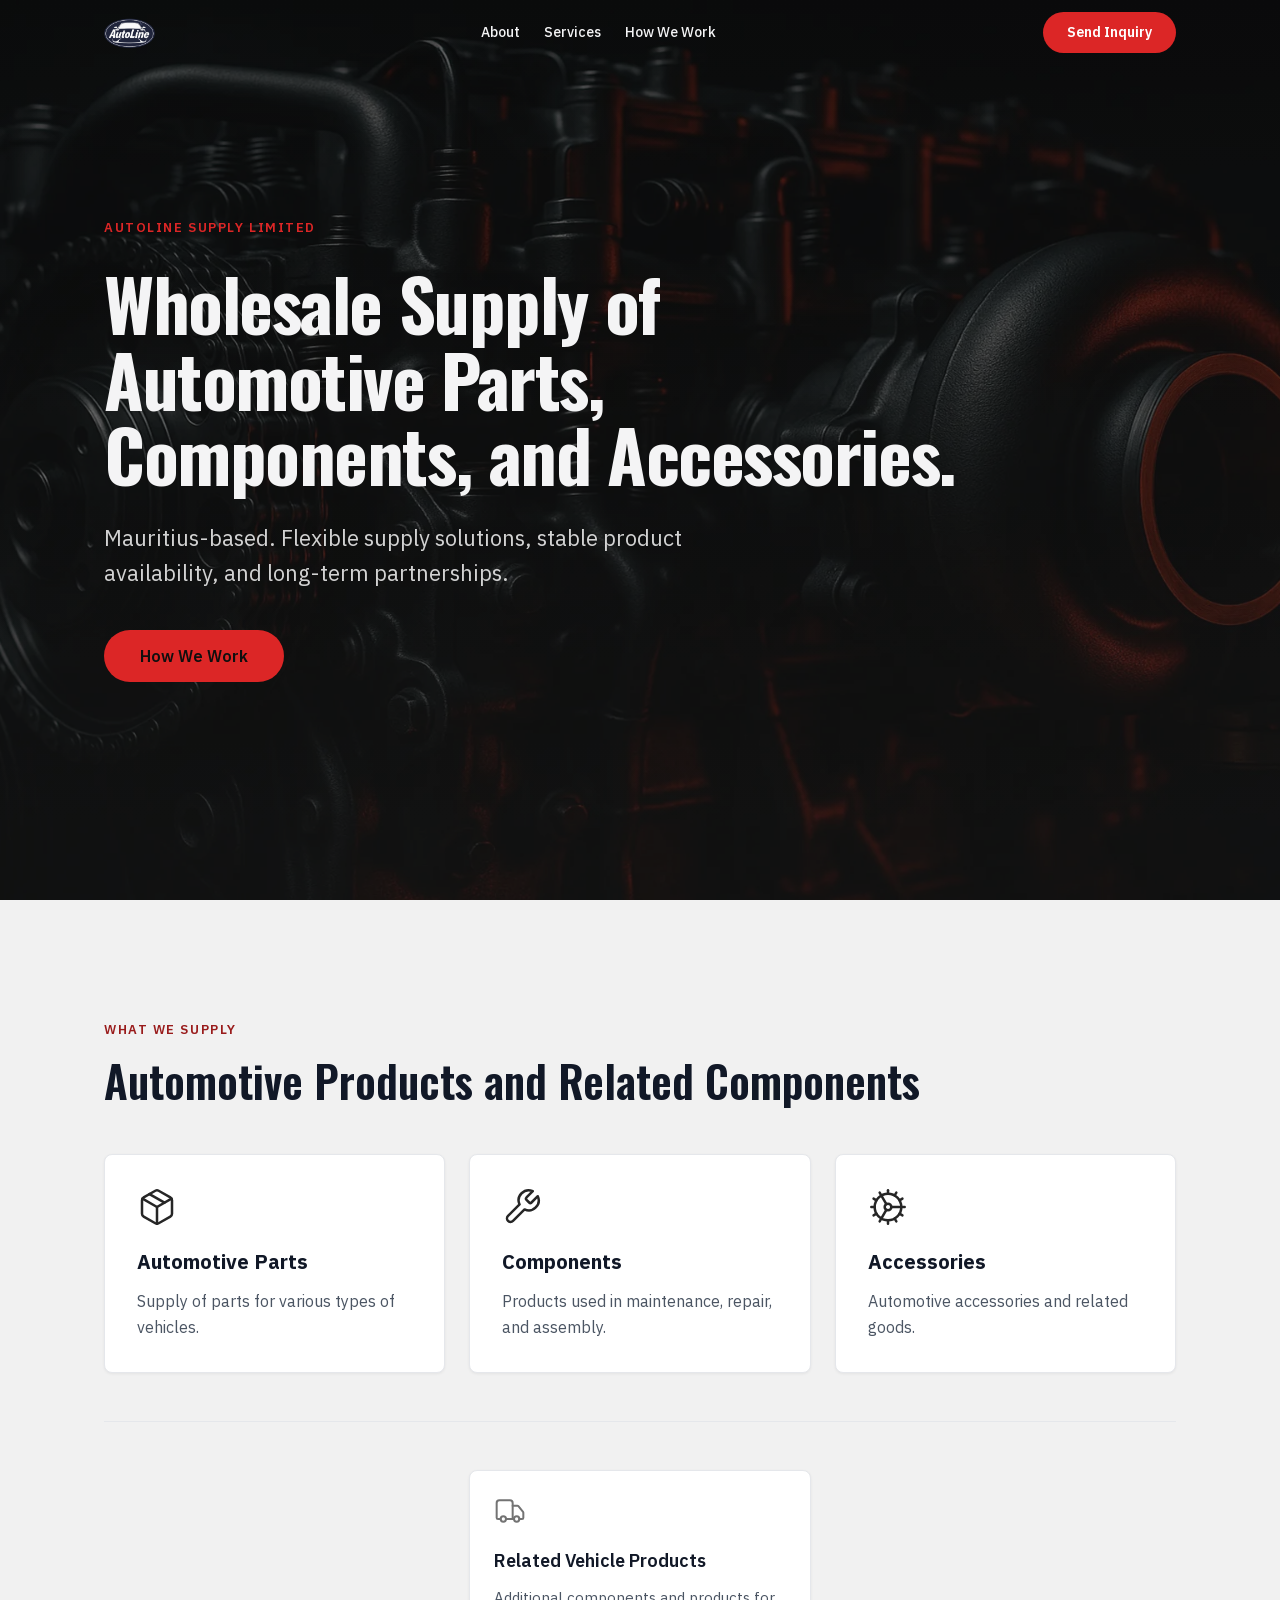
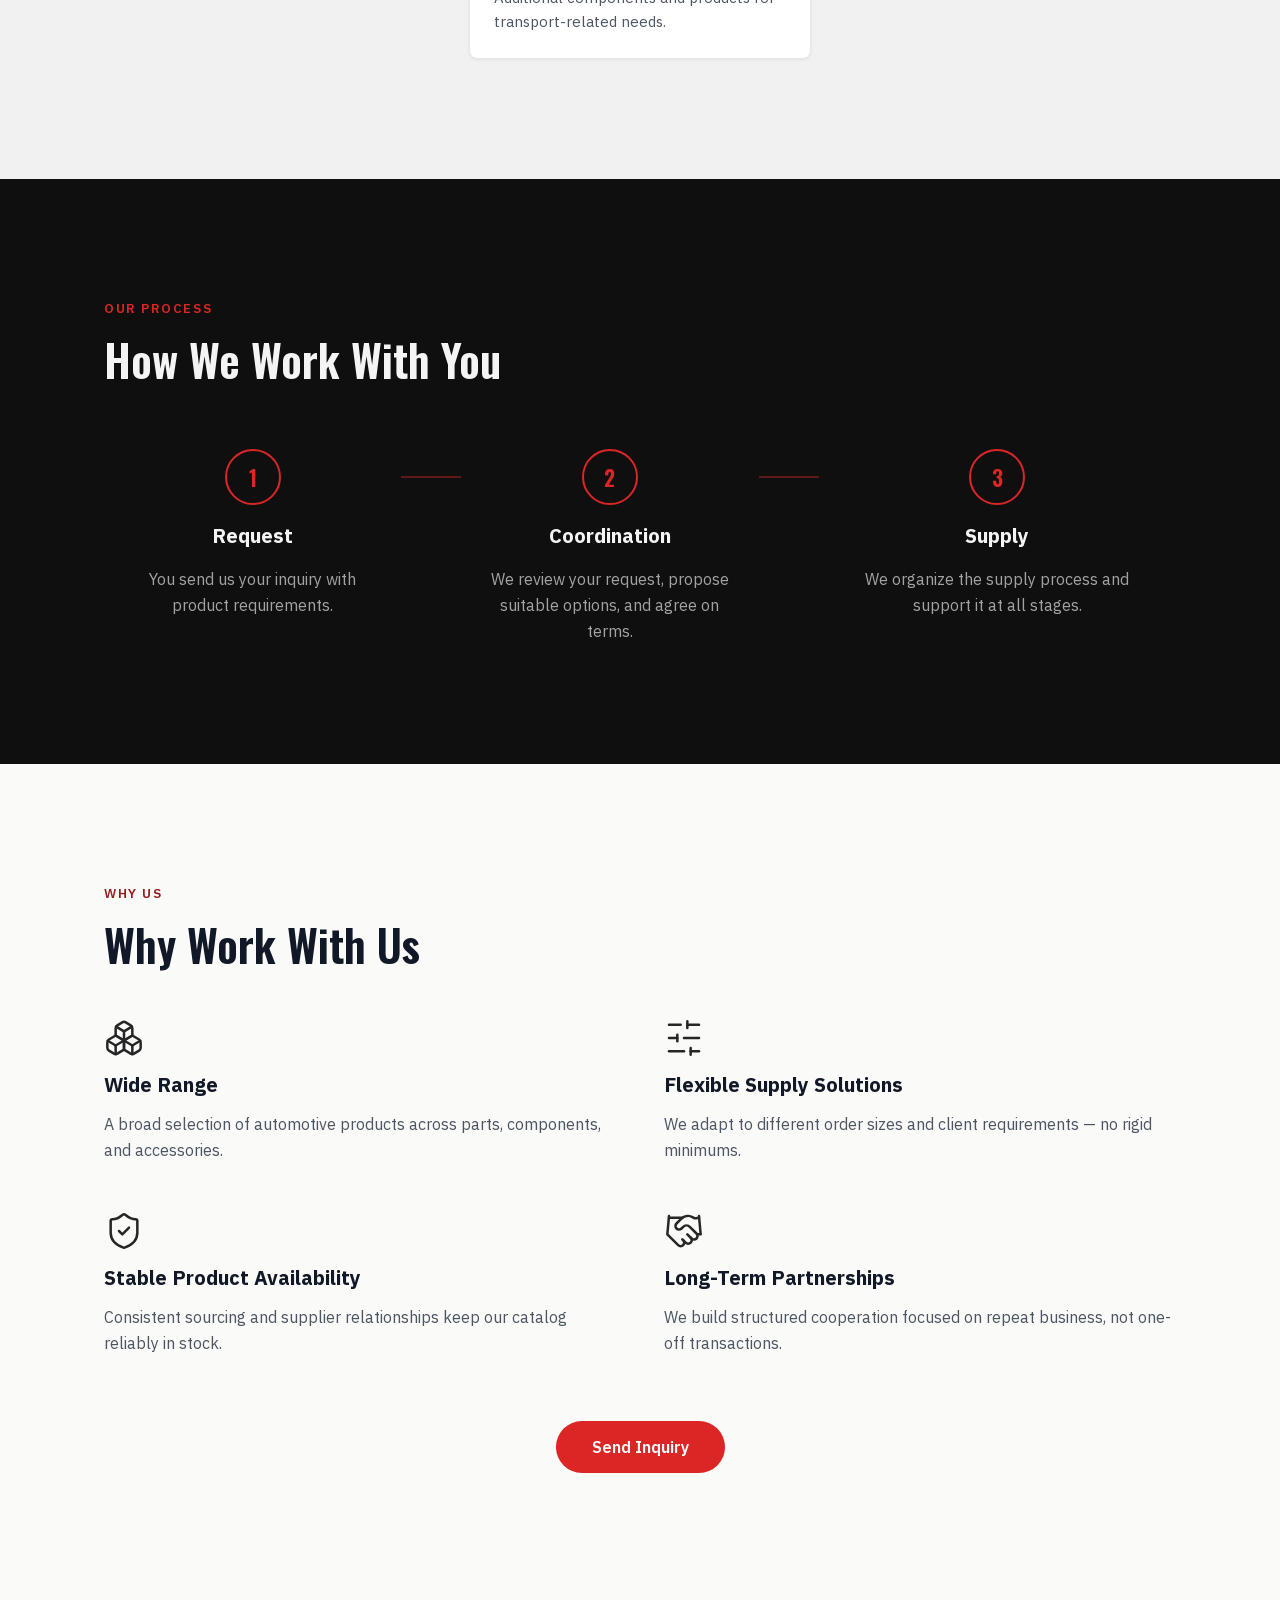
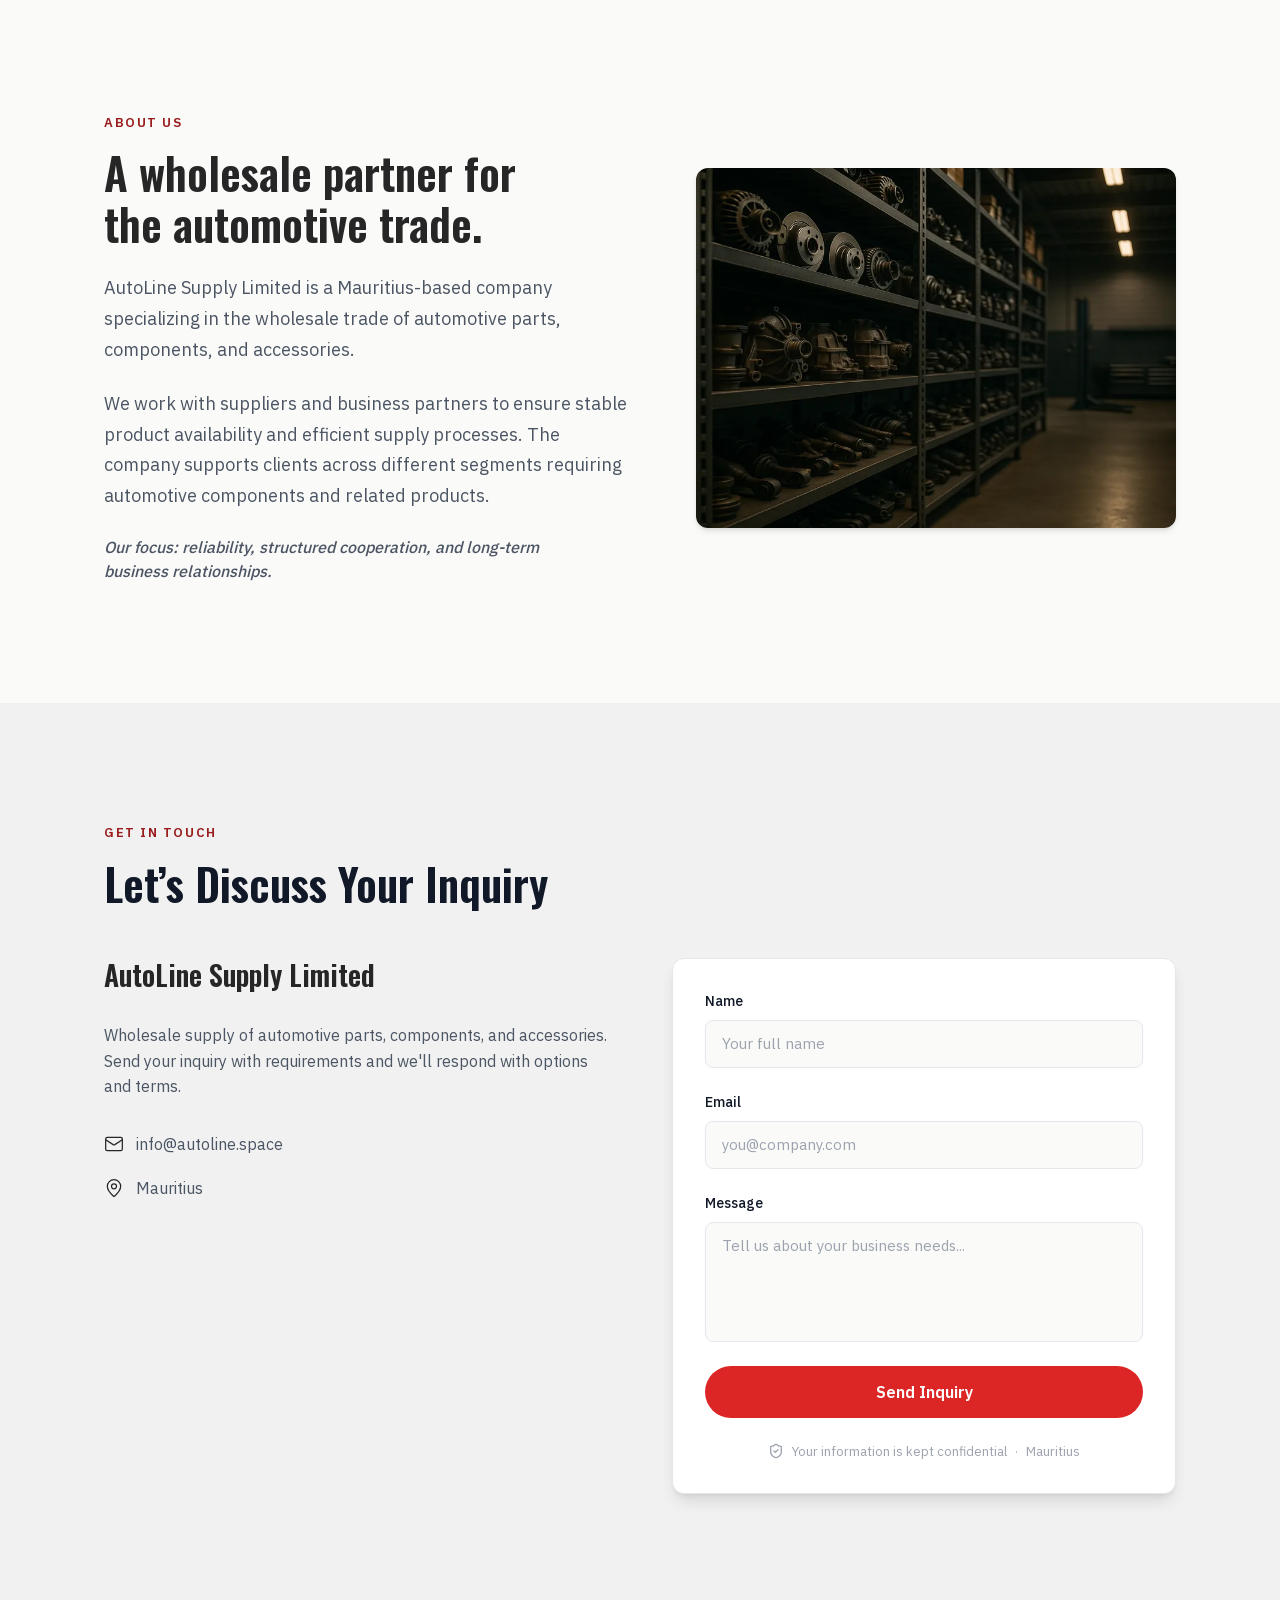
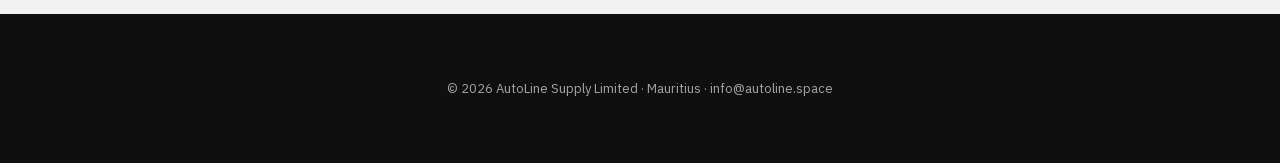
==== commit fbe00ea8: "Deploy AutoLine Supply website" ====
--- a/index.html
+++ b/index.html
@@ -1 +1 @@
-<!DOCTYPE html><!--C88uZHZZ5z1VovRuYxpJJ--><html lang="en" class="__variable_ee29f5 __variable_1c1c1f"><head><meta charSet="utf-8"/><meta name="viewport" content="width=device-width, initial-scale=1"/><link rel="preload" href="/autoline-site/_next/static/media/26d4368bf94c0ec4-s.p.woff2" as="font" crossorigin="" type="font/woff2"/><link rel="preload" href="/autoline-site/_next/static/media/bd9b9909c3a641ff-s.p.woff2" as="font" crossorigin="" type="font/woff2"/><link rel="preload" as="image" href="/autoline-site/logo.png"/><link rel="stylesheet" href="/autoline-site/_next/static/css/b37957195251f92e.css" data-precedence="next"/><link rel="preload" as="script" fetchPriority="low" href="/autoline-site/_next/static/chunks/webpack-188d86f35a582b76.js"/><script src="/autoline-site/_next/static/chunks/4bd1b696-c023c6e3521b1417.js" async=""></script><script src="/autoline-site/_next/static/chunks/255-930123547535ef59.js" async=""></script><script src="/autoline-site/_next/static/chunks/main-app-407fc2e3245c392a.js" async=""></script><script src="/autoline-site/_next/static/chunks/523-2662014328263343.js" async=""></script><script src="/autoline-site/_next/static/chunks/app/page-c6abb3a7ddf54cdc.js" async=""></script><meta name="next-size-adjust" content=""/><meta name="theme-color" content="#0f0f0f"/><title>AutoLine Supply — Wholesale Automotive Parts &amp; Components</title><meta name="description" content="Mauritius-based supply of automotive parts, components, and accessories for commercial and technical needs."/><meta property="og:title" content="AutoLine Supply — Wholesale Automotive Parts &amp; Components"/><meta property="og:description" content="Mauritius-based supply of automotive parts, components, and accessories for commercial and technical needs."/><meta property="og:image" content="https://holding-sites.github.io/autoline-site/og.jpg"/><meta property="og:type" content="website"/><meta name="twitter:card" content="summary_large_image"/><meta name="twitter:title" content="AutoLine Supply — Wholesale Automotive Parts &amp; Components"/><meta name="twitter:description" content="Mauritius-based supply of automotive parts, components, and accessories for commercial and technical needs."/><meta name="twitter:image" content="https://holding-sites.github.io/autoline-site/og.jpg"/><link rel="icon" href="/autoline-site/favicon.png"/><script src="/autoline-site/_next/static/chunks/polyfills-42372ed130431b0a.js" noModule=""></script></head><body class="font-body antialiased"><div hidden=""><!--$--><!--/$--></div><header class="fixed top-0 left-0 z-50 w-full transition-all duration-200 ease-out bg-transparent"><nav class="mx-auto flex h-16 max-w-[1200px] items-center justify-between px-5 md:px-16"><a class="flex items-center" aria-label="AutoLine" href="/autoline-site"><img alt="AutoLine" width="400" height="300" decoding="async" data-nimg="1" class="h-7 w-auto md:h-8" style="color:transparent" src="/autoline-site/logo.png"/></a><div class="hidden items-center gap-6 md:flex"><a class="font-body text-[14px] font-medium text-ink-light transition-colors hover:text-navy-400" href="#about">About</a><a class="font-body text-[14px] font-medium text-ink-light transition-colors hover:text-navy-400" href="#services">Services</a><a class="font-body text-[14px] font-medium text-ink-light transition-colors hover:text-navy-400" href="#how-we-work">How We Work</a></div><div class="flex items-center gap-4"><a class="hidden rounded-full bg-cta px-6 py-2.5 font-body text-[14px] font-semibold text-white transition-all hover:scale-[1.02] hover:bg-cta-hover md:inline-flex" href="#contacts">Send Inquiry</a><button class="-mr-3 rounded-lg p-3 text-ink-light transition-colors active:bg-white/5 md:hidden" aria-label="Open menu" aria-expanded="false" aria-controls="mobile-menu"><svg xmlns="http://www.w3.org/2000/svg" width="24" height="24" viewBox="0 0 24 24" fill="none" stroke="currentColor" stroke-width="2" stroke-linecap="round" stroke-linejoin="round" class="lucide lucide-menu" aria-hidden="true"><path d="M4 12h16"></path><path d="M4 18h16"></path><path d="M4 6h16"></path></svg></button></div></nav><div id="mobile-menu" aria-hidden="true" class="overflow-hidden bg-navy-950/95 backdrop-blur-[12px] transition-[max-height,opacity] duration-200 ease-out motion-reduce:transition-none md:hidden max-h-0 opacity-0"><div class="flex flex-col gap-1 px-5 pb-10 pt-2"><a tabindex="-1" class="-mx-2 block rounded-lg px-2 py-3 font-body text-[16px] font-medium text-ink-light transition-colors active:bg-white/5" href="#about">About</a><a tabindex="-1" class="-mx-2 block rounded-lg px-2 py-3 font-body text-[16px] font-medium text-ink-light transition-colors active:bg-white/5" href="#services">Services</a><a tabindex="-1" class="-mx-2 block rounded-lg px-2 py-3 font-body text-[16px] font-medium text-ink-light transition-colors active:bg-white/5" href="#how-we-work">How We Work</a><a tabindex="-1" class="mt-3 flex h-[52px] w-full items-center justify-center rounded-full bg-gold-500 font-body text-[16px] font-semibold text-navy-950 transition-all duration-250 ease-out hover:bg-gold-600 active:scale-[0.98]" href="#contacts">Send Inquiry</a></div></div></header><main><section id="hero" class="relative flex min-h-svh items-center overflow-hidden bg-navy-950 md:bg-gradient-to-b md:from-navy-950 md:to-navy-900 xl:min-h-screen"><div aria-hidden="true" class="absolute inset-0 hidden bg-cover bg-center opacity-35 md:block" style="background-image:url(&#x27;/autoline-site/hero.webp&#x27;)"></div><div class="relative z-10 mx-auto w-full max-w-[1200px] px-5 py-20 md:px-16 md:py-0"><div class="hero-animate flex max-w-[880px] flex-col gap-7"><p class="font-body text-[13px] font-semibold uppercase tracking-[0.12em] text-gold-500">AutoLine Supply Limited</p><h1 class="text-balance font-heading text-[clamp(1.75rem,7.5vw,2rem)] font-bold leading-[1.05] tracking-[-0.02em] text-ink-light md:text-[56px] lg:text-[72px]">Wholesale Supply of Automotive Parts, Components, and Accessories.</h1><p class="max-w-[580px] font-body text-[18px] font-normal leading-[1.6] text-ink-light/85 md:text-[20px] lg:text-[22px]">Mauritius-based. Flexible supply solutions, stable product availability, and long-term partnerships.</p><div class="pt-3"><a class="inline-flex h-[52px] items-center justify-center rounded-full px-9 font-body text-[16px] font-semibold transition-all duration-250 ease-out bg-gold-500 text-navy-950 hover:bg-gold-600 hover:scale-[1.02] " href="#how-we-work">How We Work</a></div></div></div><a aria-label="Scroll to next section" aria-hidden="false" tabindex="0" class="absolute inset-x-0 bottom-6 mx-auto w-fit text-gold-500/70 transition-opacity duration-300 hover:text-gold-500 md:hidden animate-scroll-hint" href="#services"><svg xmlns="http://www.w3.org/2000/svg" width="28" height="28" viewBox="0 0 24 24" fill="none" stroke="currentColor" stroke-width="1.5" stroke-linecap="round" stroke-linejoin="round" class="lucide lucide-chevron-down" aria-hidden="true"><path d="m6 9 6 6 6-6"></path></svg></a></section><div class="sr-hidden"><section id="services" class="scroll-mt-[48px] bg-surface-tinted"><div class="mx-auto max-w-[1200px] px-5 py-20 md:px-16 md:py-[80px] xl:py-[120px] flex flex-col gap-12 md:gap-10 xl:gap-12"><div class="flex flex-col gap-4"><p class="font-body text-[13px] font-semibold uppercase tracking-[0.12em] text-gold-700">What We Supply</p><h2 class="text-balance font-heading text-[28px] font-semibold leading-[1.15] md:text-[36px] lg:text-[44px] text-ink">Automotive Products and Related Components</h2></div><div class="grid grid-cols-1 gap-4 md:grid-cols-2 md:gap-6 lg:grid-cols-3"><div class="flex h-full flex-col gap-5 rounded-lg border border-line bg-surface-card shadow-[0_1px_3px_rgba(0,0,0,0.06)] transition-all duration-300 ease-out hover:-translate-y-1 hover:shadow-[0_4px_12px_rgba(0,0,0,0.1)] p-8"><svg xmlns="http://www.w3.org/2000/svg" width="40" height="40" viewBox="0 0 24 24" fill="none" stroke="currentColor" stroke-width="1.5" stroke-linecap="round" stroke-linejoin="round" class="lucide lucide-package text-navy-800" aria-hidden="true"><path d="M11 21.73a2 2 0 0 0 2 0l7-4A2 2 0 0 0 21 16V8a2 2 0 0 0-1-1.73l-7-4a2 2 0 0 0-2 0l-7 4A2 2 0 0 0 3 8v8a2 2 0 0 0 1 1.73z"></path><path d="M12 22V12"></path><polyline points="3.29 7 12 12 20.71 7"></polyline><path d="m7.5 4.27 9 5.15"></path></svg><div class="flex flex-col gap-3"><h3 class="font-body text-ink text-[20px] font-bold">Automotive Parts</h3><p class="font-body font-normal leading-[1.6] text-ink-muted text-[16px]">Supply of parts for various types of vehicles.</p></div></div><div class="flex h-full flex-col gap-5 rounded-lg border border-line bg-surface-card shadow-[0_1px_3px_rgba(0,0,0,0.06)] transition-all duration-300 ease-out hover:-translate-y-1 hover:shadow-[0_4px_12px_rgba(0,0,0,0.1)] p-8"><svg xmlns="http://www.w3.org/2000/svg" width="40" height="40" viewBox="0 0 24 24" fill="none" stroke="currentColor" stroke-width="1.5" stroke-linecap="round" stroke-linejoin="round" class="lucide lucide-wrench text-navy-800" aria-hidden="true"><path d="M14.7 6.3a1 1 0 0 0 0 1.4l1.6 1.6a1 1 0 0 0 1.4 0l3.77-3.77a6 6 0 0 1-7.94 7.94l-6.91 6.91a2.12 2.12 0 0 1-3-3l6.91-6.91a6 6 0 0 1 7.94-7.94l-3.76 3.76z"></path></svg><div class="flex flex-col gap-3"><h3 class="font-body text-ink text-[20px] font-bold">Components</h3><p class="font-body font-normal leading-[1.6] text-ink-muted text-[16px]">Products used in maintenance, repair, and assembly.</p></div></div><div class="flex h-full flex-col gap-5 rounded-lg border border-line bg-surface-card shadow-[0_1px_3px_rgba(0,0,0,0.06)] transition-all duration-300 ease-out hover:-translate-y-1 hover:shadow-[0_4px_12px_rgba(0,0,0,0.1)] p-8"><svg xmlns="http://www.w3.org/2000/svg" width="40" height="40" viewBox="0 0 24 24" fill="none" stroke="currentColor" stroke-width="1.5" stroke-linecap="round" stroke-linejoin="round" class="lucide lucide-cog text-navy-800" aria-hidden="true"><path d="M12 20a8 8 0 1 0 0-16 8 8 0 0 0 0 16Z"></path><path d="M12 14a2 2 0 1 0 0-4 2 2 0 0 0 0 4Z"></path><path d="M12 2v2"></path><path d="M12 22v-2"></path><path d="m17 20.66-1-1.73"></path><path d="M11 10.27 7 3.34"></path><path d="m20.66 17-1.73-1"></path><path d="m3.34 7 1.73 1"></path><path d="M14 12h8"></path><path d="M2 12h2"></path><path d="m20.66 7-1.73 1"></path><path d="m3.34 17 1.73-1"></path><path d="m17 3.34-1 1.73"></path><path d="m11 13.73-4 6.93"></path></svg><div class="flex flex-col gap-3"><h3 class="font-body text-ink text-[20px] font-bold">Accessories</h3><p class="font-body font-normal leading-[1.6] text-ink-muted text-[16px]">Automotive accessories and related goods.</p></div></div></div><hr class="border-line"/><div class="flex flex-col gap-4 md:flex-row md:justify-center md:gap-6"><div class="md:w-[calc((100%-1.5rem)/2)] md:shrink-0 lg:w-[calc((100%-3rem)/3)]"><div class="flex h-full flex-col gap-5 rounded-lg border border-line bg-surface-card shadow-[0_1px_3px_rgba(0,0,0,0.06)] transition-all duration-300 ease-out hover:-translate-y-1 hover:shadow-[0_4px_12px_rgba(0,0,0,0.1)] p-6"><svg xmlns="http://www.w3.org/2000/svg" width="32" height="32" viewBox="0 0 24 24" fill="none" stroke="currentColor" stroke-width="1.5" stroke-linecap="round" stroke-linejoin="round" class="lucide lucide-truck text-navy-400" aria-hidden="true"><path d="M14 18V6a2 2 0 0 0-2-2H4a2 2 0 0 0-2 2v11a1 1 0 0 0 1 1h2"></path><path d="M15 18H9"></path><path d="M19 18h2a1 1 0 0 0 1-1v-3.65a1 1 0 0 0-.22-.624l-3.48-4.35A1 1 0 0 0 17.52 8H14"></path><circle cx="17" cy="18" r="2"></circle><circle cx="7" cy="18" r="2"></circle></svg><div class="flex flex-col gap-3"><h3 class="font-body text-ink text-[18px] font-semibold">Related Vehicle Products</h3><p class="font-body font-normal leading-[1.6] text-ink-muted text-[15px]">Additional components and products for transport-related needs.</p></div></div></div></div></div></section></div><div class="sr-hidden"><section id="how-we-work" class="scroll-mt-[48px] bg-navy-950"><div class="mx-auto max-w-[1200px] px-5 py-20 md:px-16 md:py-[80px] xl:py-[120px] flex flex-col gap-12 md:gap-10 xl:gap-12"><div class="flex flex-col gap-4"><p class="font-body text-[13px] font-semibold uppercase tracking-[0.12em] text-gold-500">Our Process</p><h2 class="text-balance font-heading text-[28px] font-semibold leading-[1.15] md:text-[36px] lg:text-[44px] text-ink-light">How We Work With You</h2></div><div class="flex flex-col gap-4 pt-4 lg:flex-row lg:items-start lg:gap-0"><div class="flex flex-1 flex-col items-center lg:flex-row lg:items-start"><div class="flex flex-1 flex-col items-center gap-4 px-6"><div class="flex h-14 w-14 items-center justify-center rounded-full border-2 border-gold-500 bg-transparent"><span class="font-heading text-[22px] font-semibold text-gold-500">1</span></div><h3 class="text-center font-body text-[20px] font-bold text-ink-light">Request</h3><p class="text-center font-body text-[16px] font-normal leading-[1.6] text-ink-light-muted">You send us your inquiry with product requirements.</p></div><div class="hidden h-14 w-[60px] items-center justify-center lg:flex"><div class="h-[2px] w-full bg-gold-500/40"></div></div><div class="mt-4 flex h-8 w-full items-center justify-center lg:hidden"><div class="h-full w-[2px] bg-gold-500/40"></div></div></div><div class="flex flex-1 flex-col items-center lg:flex-row lg:items-start"><div class="flex flex-1 flex-col items-center gap-4 px-6"><div class="flex h-14 w-14 items-center justify-center rounded-full border-2 border-gold-500 bg-transparent"><span class="font-heading text-[22px] font-semibold text-gold-500">2</span></div><h3 class="text-center font-body text-[20px] font-bold text-ink-light">Coordination</h3><p class="text-center font-body text-[16px] font-normal leading-[1.6] text-ink-light-muted">We review your request, propose suitable options, and agree on terms.</p></div><div class="hidden h-14 w-[60px] items-center justify-center lg:flex"><div class="h-[2px] w-full bg-gold-500/40"></div></div><div class="mt-4 flex h-8 w-full items-center justify-center lg:hidden"><div class="h-full w-[2px] bg-gold-500/40"></div></div></div><div class="flex flex-1 flex-col items-center lg:flex-row lg:items-start"><div class="flex flex-1 flex-col items-center gap-4 px-6"><div class="flex h-14 w-14 items-center justify-center rounded-full border-2 border-gold-500 bg-transparent"><span class="font-heading text-[22px] font-semibold text-gold-500">3</span></div><h3 class="text-center font-body text-[20px] font-bold text-ink-light">Supply</h3><p class="text-center font-body text-[16px] font-normal leading-[1.6] text-ink-light-muted">We organize the supply process and support it at all stages.</p></div></div></div></div></section></div><div class="sr-hidden"><section id="why-us" class="scroll-mt-[48px] bg-surface-warm"><div class="mx-auto max-w-[1200px] px-5 py-20 md:px-16 md:py-[80px] xl:py-[120px] flex flex-col gap-12 md:gap-10 xl:gap-12"><div class="flex flex-col gap-4"><p class="font-body text-[13px] font-semibold uppercase tracking-[0.12em] text-gold-700">Why Us</p><h2 class="text-balance font-heading text-[28px] font-semibold leading-[1.15] md:text-[36px] lg:text-[44px] text-ink">Why Work With Us</h2></div><div class="grid grid-cols-1 gap-10 md:grid-cols-2 md:gap-x-8 md:gap-y-10 xl:gap-12"><div class="flex flex-col gap-3"><svg xmlns="http://www.w3.org/2000/svg" width="40" height="40" viewBox="0 0 24 24" fill="none" stroke="currentColor" stroke-width="1.5" stroke-linecap="round" stroke-linejoin="round" class="lucide lucide-boxes text-navy-800" aria-hidden="true"><path d="M2.97 12.92A2 2 0 0 0 2 14.63v3.24a2 2 0 0 0 .97 1.71l3 1.8a2 2 0 0 0 2.06 0L12 19v-5.5l-5-3-4.03 2.42Z"></path><path d="m7 16.5-4.74-2.85"></path><path d="m7 16.5 5-3"></path><path d="M7 16.5v5.17"></path><path d="M12 13.5V19l3.97 2.38a2 2 0 0 0 2.06 0l3-1.8a2 2 0 0 0 .97-1.71v-3.24a2 2 0 0 0-.97-1.71L17 10.5l-5 3Z"></path><path d="m17 16.5-5-3"></path><path d="m17 16.5 4.74-2.85"></path><path d="M17 16.5v5.17"></path><path d="M7.97 4.42A2 2 0 0 0 7 6.13v4.37l5 3 5-3V6.13a2 2 0 0 0-.97-1.71l-3-1.8a2 2 0 0 0-2.06 0l-3 1.8Z"></path><path d="M12 8 7.26 5.15"></path><path d="m12 8 4.74-2.85"></path><path d="M12 13.5V8"></path></svg><h3 class="font-body text-[20px] font-bold text-ink">Wide Range</h3><p class="font-body text-[16px] font-normal leading-[1.6] text-ink-muted">A broad selection of automotive products across parts, components, and accessories.</p></div><div class="flex flex-col gap-3"><svg xmlns="http://www.w3.org/2000/svg" width="40" height="40" viewBox="0 0 24 24" fill="none" stroke="currentColor" stroke-width="1.5" stroke-linecap="round" stroke-linejoin="round" class="lucide lucide-sliders-horizontal text-navy-800" aria-hidden="true"><line x1="21" x2="14" y1="4" y2="4"></line><line x1="10" x2="3" y1="4" y2="4"></line><line x1="21" x2="12" y1="12" y2="12"></line><line x1="8" x2="3" y1="12" y2="12"></line><line x1="21" x2="16" y1="20" y2="20"></line><line x1="12" x2="3" y1="20" y2="20"></line><line x1="14" x2="14" y1="2" y2="6"></line><line x1="8" x2="8" y1="10" y2="14"></line><line x1="16" x2="16" y1="18" y2="22"></line></svg><h3 class="font-body text-[20px] font-bold text-ink">Flexible Supply Solutions</h3><p class="font-body text-[16px] font-normal leading-[1.6] text-ink-muted">We adapt to different order sizes and client requirements — no rigid minimums.</p></div><div class="flex flex-col gap-3"><svg xmlns="http://www.w3.org/2000/svg" width="40" height="40" viewBox="0 0 24 24" fill="none" stroke="currentColor" stroke-width="1.5" stroke-linecap="round" stroke-linejoin="round" class="lucide lucide-shield-check text-navy-800" aria-hidden="true"><path d="M20 13c0 5-3.5 7.5-7.66 8.95a1 1 0 0 1-.67-.01C7.5 20.5 4 18 4 13V6a1 1 0 0 1 1-1c2 0 4.5-1.2 6.24-2.72a1.17 1.17 0 0 1 1.52 0C14.51 3.81 17 5 19 5a1 1 0 0 1 1 1z"></path><path d="m9 12 2 2 4-4"></path></svg><h3 class="font-body text-[20px] font-bold text-ink">Stable Product Availability</h3><p class="font-body text-[16px] font-normal leading-[1.6] text-ink-muted">Consistent sourcing and supplier relationships keep our catalog reliably in stock.</p></div><div class="flex flex-col gap-3"><svg xmlns="http://www.w3.org/2000/svg" width="40" height="40" viewBox="0 0 24 24" fill="none" stroke="currentColor" stroke-width="1.5" stroke-linecap="round" stroke-linejoin="round" class="lucide lucide-handshake text-navy-800" aria-hidden="true"><path d="m11 17 2 2a1 1 0 1 0 3-3"></path><path d="m14 14 2.5 2.5a1 1 0 1 0 3-3l-3.88-3.88a3 3 0 0 0-4.24 0l-.88.88a1 1 0 1 1-3-3l2.81-2.81a5.79 5.79 0 0 1 7.06-.87l.47.28a2 2 0 0 0 1.42.25L21 4"></path><path d="m21 3 1 11h-2"></path><path d="M3 3 2 14l6.5 6.5a1 1 0 1 0 3-3"></path><path d="M3 4h8"></path></svg><h3 class="font-body text-[20px] font-bold text-ink">Long-Term Partnerships</h3><p class="font-body text-[16px] font-normal leading-[1.6] text-ink-muted">We build structured cooperation focused on repeat business, not one-off transactions.</p></div></div><div class="flex justify-center pt-4"><a class="inline-flex h-[52px] items-center justify-center rounded-full px-9 font-body text-[16px] font-semibold transition-all duration-250 ease-out bg-cta text-white hover:bg-cta-hover hover:scale-[1.02] " href="#contacts">Send Inquiry</a></div></div></section></div><div class="sr-hidden sr-mobile-on"><section id="about" class="scroll-mt-[48px] bg-surface-warm"><div class="mx-auto max-w-[1200px] px-5 py-20 md:px-16 md:py-[80px] xl:py-[120px] flex flex-col items-center gap-16 lg:flex-row"><div class="flex flex-col gap-6 md:flex-1"><div class="flex flex-col gap-4"><p class="font-body text-[13px] font-semibold uppercase tracking-[0.12em] text-gold-700">About Us</p><h2 class="text-balance font-heading text-[28px] font-semibold leading-[1.15] md:text-[36px] lg:text-[44px] text-navy-800">A wholesale partner for the automotive trade.</h2></div><p class="max-w-[600px] font-body text-[16px] font-normal leading-[1.7] text-ink-muted md:text-[18px]">AutoLine Supply Limited is a Mauritius-based company specializing in the wholesale trade of automotive parts, components, and accessories.</p><p class="max-w-[600px] font-body text-[16px] font-normal leading-[1.7] text-ink-muted md:text-[18px]">We work with suppliers and business partners to ensure stable product availability and efficient supply processes. The company supports clients across different segments requiring automotive components and related products.</p><p class="max-w-[480px] font-body text-[16px] font-medium italic leading-[1.5] text-ink-muted">Our focus: reliability, structured cooperation, and long-term business relationships.</p></div><div class="w-full md:mx-auto md:max-w-[640px] lg:mx-0 lg:w-[480px] lg:max-w-none"><img alt="AutoLine Supply warehouse operations" loading="lazy" width="480" height="360" decoding="async" data-nimg="1" class="rounded-xl object-cover shadow-md" style="color:transparent" src="/autoline-site/about.webp"/></div></div></section></div><div class="sr-hidden"><section id="contacts" class="scroll-mt-[48px] bg-surface-tinted"><div class="mx-auto max-w-[1200px] px-5 py-20 md:px-16 md:py-[80px] xl:py-[120px] flex flex-col gap-12 md:gap-10 xl:gap-12"><div class="flex flex-col gap-4"><p class="font-body text-[13px] font-semibold uppercase tracking-[0.12em] text-gold-700">Get in Touch</p><h2 class="text-balance font-heading text-[28px] font-semibold leading-[1.15] md:text-[36px] lg:text-[44px] text-ink">Let’s Discuss Your Inquiry</h2></div><div class="flex flex-col gap-16 lg:flex-row"><div class="flex flex-col gap-8 md:flex-1"><h3 class="font-heading text-[20px] font-semibold leading-[1.2] text-navy-800 md:text-[28px]">AutoLine Supply Limited</h3><p class="font-body text-[16px] font-normal leading-[1.6] text-ink-muted">Wholesale supply of automotive parts, components, and accessories. Send your inquiry with requirements and we&#x27;ll respond with options and terms.</p><div class="flex flex-col gap-5"><div class="flex items-center gap-3"><svg xmlns="http://www.w3.org/2000/svg" width="20" height="20" viewBox="0 0 24 24" fill="none" stroke="currentColor" stroke-width="1.5" stroke-linecap="round" stroke-linejoin="round" class="lucide lucide-mail text-navy-800" aria-hidden="true"><path d="m22 7-8.991 5.727a2 2 0 0 1-2.009 0L2 7"></path><rect x="2" y="4" width="20" height="16" rx="2"></rect></svg><span class="font-body text-[16px] text-ink-muted">info@autoline.space</span></div><div class="flex items-center gap-3"><svg xmlns="http://www.w3.org/2000/svg" width="20" height="20" viewBox="0 0 24 24" fill="none" stroke="currentColor" stroke-width="1.5" stroke-linecap="round" stroke-linejoin="round" class="lucide lucide-map-pin text-navy-800" aria-hidden="true"><path d="M20 10c0 4.993-5.539 10.193-7.399 11.799a1 1 0 0 1-1.202 0C9.539 20.193 4 14.993 4 10a8 8 0 0 1 16 0"></path><circle cx="12" cy="10" r="3"></circle></svg><span class="font-body text-[16px] text-ink-muted">Mauritius</span></div></div></div><div class="md:flex-1"><form class="flex flex-col gap-6 rounded-xl border border-line bg-surface-card p-8 shadow-lg"><div class="flex flex-col gap-2"><label for="name" class="font-body text-[14px] font-medium text-ink">Name</label><input id="name" type="text" placeholder="Your full name" required="" class="w-full rounded-lg border border-line bg-surface-warm px-4 font-body text-[15px] text-ink placeholder:text-ink-faint focus:outline-none focus:ring-2 focus:ring-navy-400 h-12" name="name"/></div><div class="flex flex-col gap-2"><label for="email" class="font-body text-[14px] font-medium text-ink">Email</label><input id="email" type="email" placeholder="you@company.com" required="" class="w-full rounded-lg border border-line bg-surface-warm px-4 font-body text-[15px] text-ink placeholder:text-ink-faint focus:outline-none focus:ring-2 focus:ring-navy-400 h-12" name="email"/></div><div class="flex flex-col gap-2"><label for="message" class="font-body text-[14px] font-medium text-ink">Message</label><textarea id="message" name="message" placeholder="Tell us about your business needs..." rows="4" class="w-full rounded-lg border border-line bg-surface-warm px-4 font-body text-[15px] text-ink placeholder:text-ink-faint focus:outline-none focus:ring-2 focus:ring-navy-400 h-[120px] resize-none py-3"></textarea></div><button type="submit" class="inline-flex h-[52px] items-center justify-center rounded-full px-9 font-body text-[16px] font-semibold transition-all duration-250 ease-out bg-cta text-white hover:bg-cta-hover hover:scale-[1.02] w-full">Send Inquiry</button><div class="flex flex-col items-center gap-2 text-center md:flex-row md:flex-wrap md:justify-center md:gap-2"><svg xmlns="http://www.w3.org/2000/svg" width="16" height="16" viewBox="0 0 24 24" fill="none" stroke="currentColor" stroke-width="2" stroke-linecap="round" stroke-linejoin="round" class="lucide lucide-shield-check text-ink-faint" aria-hidden="true"><path d="M20 13c0 5-3.5 7.5-7.66 8.95a1 1 0 0 1-.67-.01C7.5 20.5 4 18 4 13V6a1 1 0 0 1 1-1c2 0 4.5-1.2 6.24-2.72a1.17 1.17 0 0 1 1.52 0C14.51 3.81 17 5 19 5a1 1 0 0 1 1 1z"></path><path d="m9 12 2 2 4-4"></path></svg><span class="font-body text-[13px] text-ink-faint">Your information is kept confidential<span class="ml-2 hidden md:inline">·</span></span><span class="font-body text-[13px] text-ink-faint">Mauritius</span></div></form></div></div></div></section></div></main><footer class="bg-navy-950"><div class="mx-auto max-w-[1200px] px-5 py-16 md:px-16 md:py-12 xl:py-16"><p class="mx-auto max-w-[640px] text-center font-body text-[13px] leading-relaxed text-ink-light-muted">© 2026 AutoLine Supply Limited · Mauritius · info@autoline.space</p></div></footer><!--$--><!--/$--><script src="/autoline-site/_next/static/chunks/webpack-188d86f35a582b76.js" id="_R_" async=""></script><script>(self.__next_f=self.__next_f||[]).push([0])</script><script>self.__next_f.push([1,"1:\"$Sreact.fragment\"\n2:I[9766,[],\"\"]\n3:I[8924,[],\"\"]\n4:I[1149,[\"523\",\"static/chunks/523-2662014328263343.js\",\"974\",\"static/chunks/app/page-c6abb3a7ddf54cdc.js\"],\"NavBar\"]\n5:I[2619,[\"523\",\"static/chunks/523-2662014328263343.js\",\"974\",\"static/chunks/app/page-c6abb3a7ddf54cdc.js\"],\"\"]\n6:I[8854,[\"523\",\"static/chunks/523-2662014328263343.js\",\"974\",\"static/chunks/app/page-c6abb3a7ddf54cdc.js\"],\"HeroScrollHint\"]\n7:I[6985,[\"523\",\"static/chunks/523-2662014328263343.js\",\"974\",\"static/chunks/app/page-c6abb3a7ddf54cdc.js\"],\"ScrollReveal\"]\n12:I[7150,[],\"\"]\n:HL[\"/autoline-site/_next/static/media/26d4368bf94c0ec4-s.p.woff2\",\"font\",{\"crossOrigin\":\"\",\"type\":\"font/woff2\"}]\n:HL[\"/autoline-site/_next/static/media/bd9b9909c3a641ff-s.p.woff2\",\"font\",{\"crossOrigin\":\"\",\"type\":\"font/woff2\"}]\n:HL[\"/autoline-site/_next/static/css/b37957195251f92e.css\",\"style\"]\n"])</script><script>self.__next_f.push([1,"0:{\"P\":null,\"b\":\"C88uZHZZ5z1VovRuYxpJJ\",\"p\":\"/autoline-site\",\"c\":[\"\",\"\"],\"i\":false,\"f\":[[[\"\",{\"children\":[\"__PAGE__\",{}]},\"$undefined\",\"$undefined\",true],[\"\",[\"$\",\"$1\",\"c\",{\"children\":[[[\"$\",\"link\",\"0\",{\"rel\":\"stylesheet\",\"href\":\"/autoline-site/_next/static/css/b37957195251f92e.css\",\"precedence\":\"next\",\"crossOrigin\":\"$undefined\",\"nonce\":\"$undefined\"}]],[\"$\",\"html\",null,{\"lang\":\"en\",\"className\":\"__variable_ee29f5 __variable_1c1c1f\",\"children\":[\"$\",\"body\",null,{\"className\":\"font-body antialiased\",\"children\":[\"$\",\"$L2\",null,{\"parallelRouterKey\":\"children\",\"error\":\"$undefined\",\"errorStyles\":\"$undefined\",\"errorScripts\":\"$undefined\",\"template\":[\"$\",\"$L3\",null,{}],\"templateStyles\":\"$undefined\",\"templateScripts\":\"$undefined\",\"notFound\":[[[\"$\",\"title\",null,{\"children\":\"404: This page could not be found.\"}],[\"$\",\"div\",null,{\"style\":{\"fontFamily\":\"system-ui,\\\"Segoe UI\\\",Roboto,Helvetica,Arial,sans-serif,\\\"Apple Color Emoji\\\",\\\"Segoe UI Emoji\\\"\",\"height\":\"100vh\",\"textAlign\":\"center\",\"display\":\"flex\",\"flexDirection\":\"column\",\"alignItems\":\"center\",\"justifyContent\":\"center\"},\"children\":[\"$\",\"div\",null,{\"children\":[[\"$\",\"style\",null,{\"dangerouslySetInnerHTML\":{\"__html\":\"body{color:#000;background:#fff;margin:0}.next-error-h1{border-right:1px solid rgba(0,0,0,.3)}@media (prefers-color-scheme:dark){body{color:#fff;background:#000}.next-error-h1{border-right:1px solid rgba(255,255,255,.3)}}\"}}],[\"$\",\"h1\",null,{\"className\":\"next-error-h1\",\"style\":{\"display\":\"inline-block\",\"margin\":\"0 20px 0 0\",\"padding\":\"0 23px 0 0\",\"fontSize\":24,\"fontWeight\":500,\"verticalAlign\":\"top\",\"lineHeight\":\"49px\"},\"children\":404}],[\"$\",\"div\",null,{\"style\":{\"display\":\"inline-block\"},\"children\":[\"$\",\"h2\",null,{\"style\":{\"fontSize\":14,\"fontWeight\":400,\"lineHeight\":\"49px\",\"margin\":0},\"children\":\"This page could not be found.\"}]}]]}]}]],[]],\"forbidden\":\"$undefined\",\"unauthorized\":\"$undefined\"}]}]}]]}],{\"children\":[\"__PAGE__\",[\"$\",\"$1\",\"c\",{\"children\":[[[\"$\",\"$L4\",null,{\"brand\":\"AutoLine\",\"logoSrc\":\"/autoline-site/logo.png\",\"links\":[{\"label\":\"About\",\"href\":\"#about\"},{\"label\":\"Services\",\"href\":\"#services\"},{\"label\":\"How We Work\",\"href\":\"#how-we-work\"}],\"ctaLabel\":\"Send Inquiry\",\"ctaHref\":\"#contacts\"}],[\"$\",\"main\",null,{\"children\":[[\"$\",\"section\",null,{\"id\":\"hero\",\"className\":\"relative flex min-h-svh items-center overflow-hidden bg-navy-950 md:bg-gradient-to-b md:from-navy-950 md:to-navy-900 xl:min-h-screen\",\"children\":[[\"$\",\"div\",null,{\"aria-hidden\":true,\"className\":\"absolute inset-0 hidden bg-cover bg-center opacity-35 md:block\",\"style\":{\"backgroundImage\":\"url('/autoline-site/hero.webp')\"}}],[\"$\",\"div\",null,{\"className\":\"relative z-10 mx-auto w-full max-w-[1200px] px-5 py-20 md:px-16 md:py-0\",\"children\":[\"$\",\"div\",null,{\"className\":\"hero-animate flex max-w-[880px] flex-col gap-7\",\"children\":[[\"$\",\"p\",null,{\"className\":\"font-body text-[13px] font-semibold uppercase tracking-[0.12em] text-gold-500\",\"children\":\"AutoLine Supply Limited\"}],[\"$\",\"h1\",null,{\"className\":\"text-balance font-heading text-[clamp(1.75rem,7.5vw,2rem)] font-bold leading-[1.05] tracking-[-0.02em] text-ink-light md:text-[56px] lg:text-[72px]\",\"children\":\"Wholesale Supply of Automotive Parts, Components, and Accessories.\"}],[\"$\",\"p\",null,{\"className\":\"max-w-[580px] font-body text-[18px] font-normal leading-[1.6] text-ink-light/85 md:text-[20px] lg:text-[22px]\",\"children\":\"Mauritius-based. Flexible supply solutions, stable product availability, and long-term partnerships.\"}],[\"$\",\"div\",null,{\"className\":\"pt-3\",\"children\":[\"$\",\"$L5\",null,{\"href\":\"#how-we-work\",\"className\":\"inline-flex h-[52px] items-center justify-center rounded-full px-9 font-body text-[16px] font-semibold transition-all duration-250 ease-out bg-gold-500 text-navy-950 hover:bg-gold-600 hover:scale-[1.02] \",\"children\":\"How We Work\"}]}]]}]}],[\"$\",\"$L6\",null,{}]]}],[\"$\",\"$L7\",null,{\"children\":[\"$\",\"section\",null,{\"id\":\"services\",\"className\":\"scroll-mt-[48px] bg-surface-tinted\",\"children\":[\"$\",\"div\",null,{\"className\":\"mx-auto max-w-[1200px] px-5 py-20 md:px-16 md:py-[80px] xl:py-[120px] flex flex-col gap-12 md:gap-10 xl:gap-12\",\"children\":[[\"$\",\"div\",null,{\"className\":\"flex flex-col gap-4\",\"children\":[[\"$\",\"p\",null,{\"className\":\"font-body text-[13px] font-semibold uppercase tracking-[0.12em] text-gold-700\",\"children\":\"What We Supply\"}],[\"$\",\"h2\",null,{\"className\":\"text-balance font-heading text-[28px] font-semibold leading-[1.15] md:text-[36px] lg:text-[44px] text-ink\",\"children\":\"Automotive Products and Related Components\"}]]}],\"$L8\",\"$L9\",\"$La\"]}]}]}],\"$Lb\",\"$Lc\",\"$Ld\",\"$Le\"]}],\"$Lf\"],null,\"$L10\"]}],{},null,false]},null,false],\"$L11\",false]],\"m\":\"$undefined\",\"G\":[\"$12\",[]],\"s\":false,\"S\":true}\n"])</script><script>self.__next_f.push([1,"15:I[1356,[\"523\",\"static/chunks/523-2662014328263343.js\",\"974\",\"static/chunks/app/page-c6abb3a7ddf54cdc.js\"],\"Image\"]\n16:I[7250,[\"523\",\"static/chunks/523-2662014328263343.js\",\"974\",\"static/chunks/app/page-c6abb3a7ddf54cdc.js\"],\"ContactsSection\"]\n17:I[4431,[],\"OutletBoundary\"]\n19:I[5278,[],\"AsyncMetadataOutlet\"]\n1b:I[4431,[],\"ViewportBoundary\"]\n1d:I[4431,[],\"MetadataBoundary\"]\n1e:\"$Sreact.suspense\"\n"])</script><script>self.__next_f.push([1,"8:[\"$\",\"div\",null,{\"className\":\"grid grid-cols-1 gap-4 md:grid-cols-2 md:gap-6 lg:grid-cols-3\",\"children\":[[\"$\",\"div\",\"Automotive Parts\",{\"className\":\"flex h-full flex-col gap-5 rounded-lg border border-line bg-surface-card shadow-[0_1px_3px_rgba(0,0,0,0.06)] transition-all duration-300 ease-out hover:-translate-y-1 hover:shadow-[0_4px_12px_rgba(0,0,0,0.1)] p-8\",\"children\":[[\"$\",\"svg\",null,{\"ref\":\"$undefined\",\"xmlns\":\"http://www.w3.org/2000/svg\",\"width\":40,\"height\":40,\"viewBox\":\"0 0 24 24\",\"fill\":\"none\",\"stroke\":\"currentColor\",\"strokeWidth\":1.5,\"strokeLinecap\":\"round\",\"strokeLinejoin\":\"round\",\"className\":\"lucide lucide-package text-navy-800\",\"aria-hidden\":\"true\",\"children\":[[\"$\",\"path\",\"1a0edw\",{\"d\":\"M11 21.73a2 2 0 0 0 2 0l7-4A2 2 0 0 0 21 16V8a2 2 0 0 0-1-1.73l-7-4a2 2 0 0 0-2 0l-7 4A2 2 0 0 0 3 8v8a2 2 0 0 0 1 1.73z\"}],[\"$\",\"path\",\"d0xqtd\",{\"d\":\"M12 22V12\"}],[\"$\",\"polyline\",\"ousv84\",{\"points\":\"3.29 7 12 12 20.71 7\"}],[\"$\",\"path\",\"1c824w\",{\"d\":\"m7.5 4.27 9 5.15\"}],\"$undefined\"]}],[\"$\",\"div\",null,{\"className\":\"flex flex-col gap-3\",\"children\":[[\"$\",\"h3\",null,{\"className\":\"font-body text-ink text-[20px] font-bold\",\"children\":\"Automotive Parts\"}],[\"$\",\"p\",null,{\"className\":\"font-body font-normal leading-[1.6] text-ink-muted text-[16px]\",\"children\":\"Supply of parts for various types of vehicles.\"}]]}]]}],[\"$\",\"div\",\"Components\",{\"className\":\"flex h-full flex-col gap-5 rounded-lg border border-line bg-surface-card shadow-[0_1px_3px_rgba(0,0,0,0.06)] transition-all duration-300 ease-out hover:-translate-y-1 hover:shadow-[0_4px_12px_rgba(0,0,0,0.1)] p-8\",\"children\":[[\"$\",\"svg\",null,{\"ref\":\"$undefined\",\"xmlns\":\"http://www.w3.org/2000/svg\",\"width\":40,\"height\":40,\"viewBox\":\"0 0 24 24\",\"fill\":\"none\",\"stroke\":\"currentColor\",\"strokeWidth\":1.5,\"strokeLinecap\":\"round\",\"strokeLinejoin\":\"round\",\"className\":\"lucide lucide-wrench text-navy-800\",\"aria-hidden\":\"true\",\"children\":[[\"$\",\"path\",\"cbrjhi\",{\"d\":\"M14.7 6.3a1 1 0 0 0 0 1.4l1.6 1.6a1 1 0 0 0 1.4 0l3.77-3.77a6 6 0 0 1-7.94 7.94l-6.91 6.91a2.12 2.12 0 0 1-3-3l6.91-6.91a6 6 0 0 1 7.94-7.94l-3.76 3.76z\"}],\"$undefined\"]}],[\"$\",\"div\",null,{\"className\":\"flex flex-col gap-3\",\"children\":[[\"$\",\"h3\",null,{\"className\":\"font-body text-ink text-[20px] font-bold\",\"children\":\"Components\"}],[\"$\",\"p\",null,{\"className\":\"font-body font-normal leading-[1.6] text-ink-muted text-[16px]\",\"children\":\"Products used in maintenance, repair, and assembly.\"}]]}]]}],[\"$\",\"div\",\"Accessories\",{\"className\":\"flex h-full flex-col gap-5 rounded-lg border border-line bg-surface-card shadow-[0_1px_3px_rgba(0,0,0,0.06)] transition-all duration-300 ease-out hover:-translate-y-1 hover:shadow-[0_4px_12px_rgba(0,0,0,0.1)] p-8\",\"children\":[[\"$\",\"svg\",null,{\"ref\":\"$undefined\",\"xmlns\":\"http://www.w3.org/2000/svg\",\"width\":40,\"height\":40,\"viewBox\":\"0 0 24 24\",\"fill\":\"none\",\"stroke\":\"currentColor\",\"strokeWidth\":1.5,\"strokeLinecap\":\"round\",\"strokeLinejoin\":\"round\",\"className\":\"lucide lucide-cog text-navy-800\",\"aria-hidden\":\"true\",\"children\":[[\"$\",\"path\",\"sobvz5\",{\"d\":\"M12 20a8 8 0 1 0 0-16 8 8 0 0 0 0 16Z\"}],[\"$\",\"path\",\"11i496\",{\"d\":\"M12 14a2 2 0 1 0 0-4 2 2 0 0 0 0 4Z\"}],[\"$\",\"path\",\"tus03m\",{\"d\":\"M12 2v2\"}],[\"$\",\"path\",\"1osdcq\",{\"d\":\"M12 22v-2\"}],[\"$\",\"path\",\"eq3orb\",{\"d\":\"m17 20.66-1-1.73\"}],[\"$\",\"path\",\"16pf9h\",{\"d\":\"M11 10.27 7 3.34\"}],[\"$\",\"path\",\"sg0v6f\",{\"d\":\"m20.66 17-1.73-1\"}],[\"$\",\"path\",\"1ulond\",{\"d\":\"m3.34 7 1.73 1\"}],[\"$\",\"path\",\"4f43i9\",{\"d\":\"M14 12h8\"}],[\"$\",\"path\",\"1t8f8n\",{\"d\":\"M2 12h2\"}],[\"$\",\"path\",\"1ow05n\",{\"d\":\"m20.66 7-1.73 1\"}],[\"$\",\"path\",\"nuk764\",{\"d\":\"m3.34 17 1.73-1\"}],[\"$\",\"path\",\"2wel8s\",{\"d\":\"m17 3.34-1 1.73\"}],[\"$\",\"path\",\"794ttg\",{\"d\":\"m11 13.73-4 6.93\"}],\"$undefined\"]}],[\"$\",\"div\",null,{\"className\":\"flex flex-col gap-3\",\"children\":[[\"$\",\"h3\",null,{\"className\":\"font-body text-ink text-[20px] font-bold\",\"children\":\"Accessories\"}],[\"$\",\"p\",null,{\"className\":\"font-body font-normal leading-[1.6] text-ink-muted text-[16px]\",\"children\":\"Automotive accessories and related goods.\"}]]}]]}]]}]\n"])</script><script>self.__next_f.push([1,"9:[\"$\",\"hr\",null,{\"className\":\"border-line\"}]\n"])</script><script>self.__next_f.push([1,"a:[\"$\",\"div\",null,{\"className\":\"flex flex-col gap-4 md:flex-row md:justify-center md:gap-6\",\"children\":[[\"$\",\"div\",\"Related Vehicle Products\",{\"className\":\"md:w-[calc((100%-1.5rem)/2)] md:shrink-0 lg:w-[calc((100%-3rem)/3)]\",\"children\":[\"$\",\"div\",null,{\"className\":\"flex h-full flex-col gap-5 rounded-lg border border-line bg-surface-card shadow-[0_1px_3px_rgba(0,0,0,0.06)] transition-all duration-300 ease-out hover:-translate-y-1 hover:shadow-[0_4px_12px_rgba(0,0,0,0.1)] p-6\",\"children\":[[\"$\",\"svg\",null,{\"ref\":\"$undefined\",\"xmlns\":\"http://www.w3.org/2000/svg\",\"width\":32,\"height\":32,\"viewBox\":\"0 0 24 24\",\"fill\":\"none\",\"stroke\":\"currentColor\",\"strokeWidth\":1.5,\"strokeLinecap\":\"round\",\"strokeLinejoin\":\"round\",\"className\":\"lucide lucide-truck text-navy-400\",\"aria-hidden\":\"true\",\"children\":[[\"$\",\"path\",\"wrbu53\",{\"d\":\"M14 18V6a2 2 0 0 0-2-2H4a2 2 0 0 0-2 2v11a1 1 0 0 0 1 1h2\"}],[\"$\",\"path\",\"1lyqi6\",{\"d\":\"M15 18H9\"}],[\"$\",\"path\",\"lysw3i\",{\"d\":\"M19 18h2a1 1 0 0 0 1-1v-3.65a1 1 0 0 0-.22-.624l-3.48-4.35A1 1 0 0 0 17.52 8H14\"}],[\"$\",\"circle\",\"332jqn\",{\"cx\":\"17\",\"cy\":\"18\",\"r\":\"2\"}],[\"$\",\"circle\",\"19iecd\",{\"cx\":\"7\",\"cy\":\"18\",\"r\":\"2\"}],\"$undefined\"]}],[\"$\",\"div\",null,{\"className\":\"flex flex-col gap-3\",\"children\":[[\"$\",\"h3\",null,{\"className\":\"font-body text-ink text-[18px] font-semibold\",\"children\":\"Related Vehicle Products\"}],[\"$\",\"p\",null,{\"className\":\"font-body font-normal leading-[1.6] text-ink-muted text-[15px]\",\"children\":\"Additional components and products for transport-related needs.\"}]]}]]}]}]]}]\n"])</script><script>self.__next_f.push([1,"b:[\"$\",\"$L7\",null,{\"children\":[\"$\",\"section\",null,{\"id\":\"how-we-work\",\"className\":\"scroll-mt-[48px] bg-navy-950\",\"children\":[\"$\",\"div\",null,{\"className\":\"mx-auto max-w-[1200px] px-5 py-20 md:px-16 md:py-[80px] xl:py-[120px] flex flex-col gap-12 md:gap-10 xl:gap-12\",\"children\":[[\"$\",\"div\",null,{\"className\":\"flex flex-col gap-4\",\"children\":[[\"$\",\"p\",null,{\"className\":\"font-body text-[13px] font-semibold uppercase tracking-[0.12em] text-gold-500\",\"children\":\"Our Process\"}],[\"$\",\"h2\",null,{\"className\":\"text-balance font-heading text-[28px] font-semibold leading-[1.15] md:text-[36px] lg:text-[44px] text-ink-light\",\"children\":\"How We Work With You\"}]]}],[\"$\",\"div\",null,{\"className\":\"flex flex-col gap-4 pt-4 lg:flex-row lg:items-start lg:gap-0\",\"children\":[[\"$\",\"div\",\"1\",{\"className\":\"flex flex-1 flex-col items-center lg:flex-row lg:items-start\",\"children\":[[\"$\",\"div\",null,{\"className\":\"flex flex-1 flex-col items-center gap-4 px-6\",\"children\":[[\"$\",\"div\",null,{\"className\":\"flex h-14 w-14 items-center justify-center rounded-full border-2 border-gold-500 bg-transparent\",\"children\":[\"$\",\"span\",null,{\"className\":\"font-heading text-[22px] font-semibold text-gold-500\",\"children\":1}]}],[\"$\",\"h3\",null,{\"className\":\"text-center font-body text-[20px] font-bold text-ink-light\",\"children\":\"Request\"}],[\"$\",\"p\",null,{\"className\":\"text-center font-body text-[16px] font-normal leading-[1.6] text-ink-light-muted\",\"children\":\"You send us your inquiry with product requirements.\"}]]}],[[\"$\",\"div\",null,{\"className\":\"hidden h-14 w-[60px] items-center justify-center lg:flex\",\"children\":[\"$\",\"div\",null,{\"className\":\"h-[2px] w-full bg-gold-500/40\"}]}],[\"$\",\"div\",null,{\"className\":\"mt-4 flex h-8 w-full items-center justify-center lg:hidden\",\"children\":[\"$\",\"div\",null,{\"className\":\"h-full w-[2px] bg-gold-500/40\"}]}]]]}],[\"$\",\"div\",\"2\",{\"className\":\"flex flex-1 flex-col items-center lg:flex-row lg:items-start\",\"children\":[[\"$\",\"div\",null,{\"className\":\"flex flex-1 flex-col items-center gap-4 px-6\",\"children\":[[\"$\",\"div\",null,{\"className\":\"flex h-14 w-14 items-center justify-center rounded-full border-2 border-gold-500 bg-transparent\",\"children\":[\"$\",\"span\",null,{\"className\":\"font-heading text-[22px] font-semibold text-gold-500\",\"children\":2}]}],[\"$\",\"h3\",null,{\"className\":\"text-center font-body text-[20px] font-bold text-ink-light\",\"children\":\"Coordination\"}],[\"$\",\"p\",null,{\"className\":\"text-center font-body text-[16px] font-normal leading-[1.6] text-ink-light-muted\",\"children\":\"We review your request, propose suitable options, and agree on terms.\"}]]}],[[\"$\",\"div\",null,{\"className\":\"hidden h-14 w-[60px] items-center justify-center lg:flex\",\"children\":[\"$\",\"div\",null,{\"className\":\"h-[2px] w-full bg-gold-500/40\"}]}],[\"$\",\"div\",null,{\"className\":\"mt-4 flex h-8 w-full items-center justify-center lg:hidden\",\"children\":[\"$\",\"div\",null,{\"className\":\"h-full w-[2px] bg-gold-500/40\"}]}]]]}],[\"$\",\"div\",\"3\",{\"className\":\"flex flex-1 flex-col items-center lg:flex-row lg:items-start\",\"children\":[[\"$\",\"div\",null,{\"className\":\"flex flex-1 flex-col items-center gap-4 px-6\",\"children\":[[\"$\",\"div\",null,{\"className\":\"flex h-14 w-14 items-center justify-center rounded-full border-2 border-gold-500 bg-transparent\",\"children\":[\"$\",\"span\",null,{\"className\":\"font-heading text-[22px] font-semibold text-gold-500\",\"children\":3}]}],[\"$\",\"h3\",null,{\"className\":\"text-center font-body text-[20px] font-bold text-ink-light\",\"children\":\"Supply\"}],[\"$\",\"p\",null,{\"className\":\"text-center font-body text-[16px] font-normal leading-[1.6] text-ink-light-muted\",\"children\":\"We organize the supply process and support it at all stages.\"}]]}],false]}]]}]]}]}]}]\n"])</script><script>self.__next_f.push([1,"c:[\"$\",\"$L7\",null,{\"children\":[\"$\",\"section\",null,{\"id\":\"why-us\",\"className\":\"scroll-mt-[48px] bg-surface-warm\",\"children\":[\"$\",\"div\",null,{\"className\":\"mx-auto max-w-[1200px] px-5 py-20 md:px-16 md:py-[80px] xl:py-[120px] flex flex-col gap-12 md:gap-10 xl:gap-12\",\"children\":[[\"$\",\"div\",null,{\"className\":\"flex flex-col gap-4\",\"children\":[[\"$\",\"p\",null,{\"className\":\"font-body text-[13px] font-semibold uppercase tracking-[0.12em] text-gold-700\",\"children\":\"Why Us\"}],[\"$\",\"h2\",null,{\"className\":\"text-balance font-heading text-[28px] font-semibold leading-[1.15] md:text-[36px] lg:text-[44px] text-ink\",\"children\":\"Why Work With Us\"}]]}],[\"$\",\"div\",null,{\"className\":\"grid grid-cols-1 gap-10 md:grid-cols-2 md:gap-x-8 md:gap-y-10 xl:gap-12\",\"children\":[[\"$\",\"div\",\"Wide Range\",{\"className\":\"flex flex-col gap-3\",\"children\":[[\"$\",\"svg\",null,{\"ref\":\"$undefined\",\"xmlns\":\"http://www.w3.org/2000/svg\",\"width\":40,\"height\":40,\"viewBox\":\"0 0 24 24\",\"fill\":\"none\",\"stroke\":\"currentColor\",\"strokeWidth\":1.5,\"strokeLinecap\":\"round\",\"strokeLinejoin\":\"round\",\"className\":\"lucide lucide-boxes text-navy-800\",\"aria-hidden\":\"true\",\"children\":[[\"$\",\"path\",\"lc1i9w\",{\"d\":\"M2.97 12.92A2 2 0 0 0 2 14.63v3.24a2 2 0 0 0 .97 1.71l3 1.8a2 2 0 0 0 2.06 0L12 19v-5.5l-5-3-4.03 2.42Z\"}],[\"$\",\"path\",\"1o9zyk\",{\"d\":\"m7 16.5-4.74-2.85\"}],[\"$\",\"path\",\"va8pkn\",{\"d\":\"m7 16.5 5-3\"}],[\"$\",\"path\",\"jnp8gn\",{\"d\":\"M7 16.5v5.17\"}],[\"$\",\"path\",\"8zsnat\",{\"d\":\"M12 13.5V19l3.97 2.38a2 2 0 0 0 2.06 0l3-1.8a2 2 0 0 0 .97-1.71v-3.24a2 2 0 0 0-.97-1.71L17 10.5l-5 3Z\"}],[\"$\",\"path\",\"8arw3v\",{\"d\":\"m17 16.5-5-3\"}],[\"$\",\"path\",\"8rfmw\",{\"d\":\"m17 16.5 4.74-2.85\"}],[\"$\",\"path\",\"k6z78m\",{\"d\":\"M17 16.5v5.17\"}],[\"$\",\"path\",\"1xygjf\",{\"d\":\"M7.97 4.42A2 2 0 0 0 7 6.13v4.37l5 3 5-3V6.13a2 2 0 0 0-.97-1.71l-3-1.8a2 2 0 0 0-2.06 0l-3 1.8Z\"}],[\"$\",\"path\",\"1vbdud\",{\"d\":\"M12 8 7.26 5.15\"}],[\"$\",\"path\",\"3rx089\",{\"d\":\"m12 8 4.74-2.85\"}],[\"$\",\"path\",\"1io7kd\",{\"d\":\"M12 13.5V8\"}],\"$undefined\"]}],[\"$\",\"h3\",null,{\"className\":\"font-body text-[20px] font-bold text-ink\",\"children\":\"Wide Range\"}],[\"$\",\"p\",null,{\"className\":\"font-body text-[16px] font-normal leading-[1.6] text-ink-muted\",\"children\":\"A broad selection of automotive products across parts, components, and accessories.\"}]]}],[\"$\",\"div\",\"Flexible Supply Solutions\",{\"className\":\"flex flex-col gap-3\",\"children\":[[\"$\",\"svg\",null,{\"ref\":\"$undefined\",\"xmlns\":\"http://www.w3.org/2000/svg\",\"width\":40,\"height\":40,\"viewBox\":\"0 0 24 24\",\"fill\":\"none\",\"stroke\":\"currentColor\",\"strokeWidth\":1.5,\"strokeLinecap\":\"round\",\"strokeLinejoin\":\"round\",\"className\":\"lucide lucide-sliders-horizontal text-navy-800\",\"aria-hidden\":\"true\",\"children\":[[\"$\",\"line\",\"obuewd\",{\"x1\":\"21\",\"x2\":\"14\",\"y1\":\"4\",\"y2\":\"4\"}],[\"$\",\"line\",\"1q6298\",{\"x1\":\"10\",\"x2\":\"3\",\"y1\":\"4\",\"y2\":\"4\"}],[\"$\",\"line\",\"1iu8h1\",{\"x1\":\"21\",\"x2\":\"12\",\"y1\":\"12\",\"y2\":\"12\"}],[\"$\",\"line\",\"ntss68\",{\"x1\":\"8\",\"x2\":\"3\",\"y1\":\"12\",\"y2\":\"12\"}],[\"$\",\"line\",\"14d8ph\",{\"x1\":\"21\",\"x2\":\"16\",\"y1\":\"20\",\"y2\":\"20\"}],[\"$\",\"line\",\"m0wm8r\",{\"x1\":\"12\",\"x2\":\"3\",\"y1\":\"20\",\"y2\":\"20\"}],[\"$\",\"line\",\"14e1ph\",{\"x1\":\"14\",\"x2\":\"14\",\"y1\":\"2\",\"y2\":\"6\"}],[\"$\",\"line\",\"1i6ji0\",{\"x1\":\"8\",\"x2\":\"8\",\"y1\":\"10\",\"y2\":\"14\"}],[\"$\",\"line\",\"1lctlv\",{\"x1\":\"16\",\"x2\":\"16\",\"y1\":\"18\",\"y2\":\"22\"}],\"$undefined\"]}],[\"$\",\"h3\",null,{\"className\":\"font-body text-[20px] font-bold text-ink\",\"children\":\"Flexible Supply Solutions\"}],[\"$\",\"p\",null,{\"className\":\"font-body text-[16px] font-normal leading-[1.6] text-ink-muted\",\"children\":\"We adapt to different order sizes and client requirements — no rigid minimums.\"}]]}],[\"$\",\"div\",\"Stable Product Availability\",{\"className\":\"flex flex-col gap-3\",\"children\":[[\"$\",\"svg\",null,{\"ref\":\"$undefined\",\"xmlns\":\"http://www.w3.org/2000/svg\",\"width\":40,\"height\":40,\"viewBox\":\"0 0 24 24\",\"fill\":\"none\",\"stroke\":\"currentColor\",\"strokeWidth\":1.5,\"strokeLinecap\":\"round\",\"strokeLinejoin\":\"round\",\"className\":\"lucide lucide-shield-check text-navy-800\",\"aria-hidden\":\"true\",\"children\":[[\"$\",\"path\",\"oel41y\",{\"d\":\"M20 13c0 5-3.5 7.5-7.66 8.95a1 1 0 0 1-.67-.01C7.5 20.5 4 18 4 13V6a1 1 0 0 1 1-1c2 0 4.5-1.2 6.24-2.72a1.17 1.17 0 0 1 1.52 0C14.51 3.81 17 5 19 5a1 1 0 0 1 1 1z\"}],[\"$\",\"path\",\"dzmm74\",{\"d\":\"m9 12 2 2 4-4\"}],\"$undefined\"]}],[\"$\",\"h3\",null,{\"className\":\"font-body text-[20px] font-bold text-ink\",\"children\":\"Stable Product Availability\"}],[\"$\",\"p\",null,{\"className\":\"font-body text-[16px] font-normal leading-[1.6] text-ink-muted\",\"children\":\"Consistent sourcing and supplier relationships keep our catalog reliably in stock.\"}]]}],\"$L13\"]}],\"$L14\"]}]}]}]\n"])</script><script>self.__next_f.push([1,"d:[\"$\",\"$L7\",null,{\"className\":\"sr-mobile-on\",\"children\":[\"$\",\"section\",null,{\"id\":\"about\",\"className\":\"scroll-mt-[48px] bg-surface-warm\",\"children\":[\"$\",\"div\",null,{\"className\":\"mx-auto max-w-[1200px] px-5 py-20 md:px-16 md:py-[80px] xl:py-[120px] flex flex-col items-center gap-16 lg:flex-row\",\"children\":[[\"$\",\"div\",null,{\"className\":\"flex flex-col gap-6 md:flex-1\",\"children\":[[\"$\",\"div\",null,{\"className\":\"flex flex-col gap-4\",\"children\":[[\"$\",\"p\",null,{\"className\":\"font-body text-[13px] font-semibold uppercase tracking-[0.12em] text-gold-700\",\"children\":\"About Us\"}],[\"$\",\"h2\",null,{\"className\":\"text-balance font-heading text-[28px] font-semibold leading-[1.15] md:text-[36px] lg:text-[44px] text-navy-800\",\"children\":\"A wholesale partner for the automotive trade.\"}]]}],[[\"$\",\"p\",\"0\",{\"className\":\"max-w-[600px] font-body text-[16px] font-normal leading-[1.7] text-ink-muted md:text-[18px]\",\"children\":\"AutoLine Supply Limited is a Mauritius-based company specializing in the wholesale trade of automotive parts, components, and accessories.\"}],[\"$\",\"p\",\"1\",{\"className\":\"max-w-[600px] font-body text-[16px] font-normal leading-[1.7] text-ink-muted md:text-[18px]\",\"children\":\"We work with suppliers and business partners to ensure stable product availability and efficient supply processes. The company supports clients across different segments requiring automotive components and related products.\"}]],[\"$\",\"p\",null,{\"className\":\"max-w-[480px] font-body text-[16px] font-medium italic leading-[1.5] text-ink-muted\",\"children\":\"Our focus: reliability, structured cooperation, and long-term business relationships.\"}]]}],[\"$\",\"div\",null,{\"className\":\"w-full md:mx-auto md:max-w-[640px] lg:mx-0 lg:w-[480px] lg:max-w-none\",\"children\":[\"$\",\"$L15\",null,{\"src\":\"/autoline-site/about.webp\",\"alt\":\"AutoLine Supply warehouse operations\",\"width\":480,\"height\":360,\"className\":\"rounded-xl object-cover shadow-md\"}]}]]}]}]}]\n"])</script><script>self.__next_f.push([1,"e:[\"$\",\"$L7\",null,{\"children\":[\"$\",\"$L16\",null,{\"label\":\"Get in Touch\",\"heading\":\"Let’s Discuss Your Inquiry\",\"companyName\":\"AutoLine Supply Limited\",\"description\":\"Wholesale supply of automotive parts, components, and accessories. Send your inquiry with requirements and we'll respond with options and terms.\",\"email\":\"info@autoline.space\",\"location\":\"Mauritius\",\"formCta\":\"Send Inquiry\",\"trustSignals\":[\"Your information is kept confidential\",\"Mauritius\"]}]}]\nf:[\"$\",\"footer\",null,{\"className\":\"bg-navy-950\",\"children\":[\"$\",\"div\",null,{\"className\":\"mx-auto max-w-[1200px] px-5 py-16 md:px-16 md:py-12 xl:py-16\",\"children\":[\"$\",\"p\",null,{\"className\":\"mx-auto max-w-[640px] text-center font-body text-[13px] leading-relaxed text-ink-light-muted\",\"children\":\"© 2026 AutoLine Supply Limited · Mauritius · info@autoline.space\"}]}]}]\n10:[\"$\",\"$L17\",null,{\"children\":[\"$L18\",[\"$\",\"$L19\",null,{\"promise\":\"$@1a\"}]]}]\n11:[\"$\",\"$1\",\"h\",{\"children\":[null,[[\"$\",\"$L1b\",null,{\"children\":\"$L1c\"}],[\"$\",\"meta\",null,{\"name\":\"next-size-adjust\",\"content\":\"\"}]],[\"$\",\"$L1d\",null,{\"children\":[\"$\",\"div\",null,{\"hidden\":true,\"children\":[\"$\",\"$1e\",null,{\"fallback\":null,\"children\":\"$L1f\"}]}]}]]}]\n"])</script><script>self.__next_f.push([1,"13:[\"$\",\"div\",\"Long-Term Partnerships\",{\"className\":\"flex flex-col gap-3\",\"children\":[[\"$\",\"svg\",null,{\"ref\":\"$undefined\",\"xmlns\":\"http://www.w3.org/2000/svg\",\"width\":40,\"height\":40,\"viewBox\":\"0 0 24 24\",\"fill\":\"none\",\"stroke\":\"currentColor\",\"strokeWidth\":1.5,\"strokeLinecap\":\"round\",\"strokeLinejoin\":\"round\",\"className\":\"lucide lucide-handshake text-navy-800\",\"aria-hidden\":\"true\",\"children\":[[\"$\",\"path\",\"efffak\",{\"d\":\"m11 17 2 2a1 1 0 1 0 3-3\"}],[\"$\",\"path\",\"9pr0kb\",{\"d\":\"m14 14 2.5 2.5a1 1 0 1 0 3-3l-3.88-3.88a3 3 0 0 0-4.24 0l-.88.88a1 1 0 1 1-3-3l2.81-2.81a5.79 5.79 0 0 1 7.06-.87l.47.28a2 2 0 0 0 1.42.25L21 4\"}],[\"$\",\"path\",\"1tisrp\",{\"d\":\"m21 3 1 11h-2\"}],[\"$\",\"path\",\"1uvwmv\",{\"d\":\"M3 3 2 14l6.5 6.5a1 1 0 1 0 3-3\"}],[\"$\",\"path\",\"1ep09j\",{\"d\":\"M3 4h8\"}],\"$undefined\"]}],[\"$\",\"h3\",null,{\"className\":\"font-body text-[20px] font-bold text-ink\",\"children\":\"Long-Term Partnerships\"}],[\"$\",\"p\",null,{\"className\":\"font-body text-[16px] font-normal leading-[1.6] text-ink-muted\",\"children\":\"We build structured cooperation focused on repeat business, not one-off transactions.\"}]]}]\n"])</script><script>self.__next_f.push([1,"14:[\"$\",\"div\",null,{\"className\":\"flex justify-center pt-4\",\"children\":[\"$\",\"$L5\",null,{\"href\":\"#contacts\",\"className\":\"inline-flex h-[52px] items-center justify-center rounded-full px-9 font-body text-[16px] font-semibold transition-all duration-250 ease-out bg-cta text-white hover:bg-cta-hover hover:scale-[1.02] \",\"children\":\"Send Inquiry\"}]}]\n"])</script><script>self.__next_f.push([1,"1c:[[\"$\",\"meta\",\"0\",{\"charSet\":\"utf-8\"}],[\"$\",\"meta\",\"1\",{\"name\":\"viewport\",\"content\":\"width=device-width, initial-scale=1\"}],[\"$\",\"meta\",\"2\",{\"name\":\"theme-color\",\"content\":\"#0f0f0f\"}]]\n18:null\n"])</script><script>self.__next_f.push([1,"20:I[622,[],\"IconMark\"]\n"])</script><script>self.__next_f.push([1,"1a:{\"metadata\":[[\"$\",\"title\",\"0\",{\"children\":\"AutoLine Supply — Wholesale Automotive Parts \u0026 Components\"}],[\"$\",\"meta\",\"1\",{\"name\":\"description\",\"content\":\"Mauritius-based supply of automotive parts, components, and accessories for commercial and technical needs.\"}],[\"$\",\"meta\",\"2\",{\"property\":\"og:title\",\"content\":\"AutoLine Supply — Wholesale Automotive Parts \u0026 Components\"}],[\"$\",\"meta\",\"3\",{\"property\":\"og:description\",\"content\":\"Mauritius-based supply of automotive parts, components, and accessories for commercial and technical needs.\"}],[\"$\",\"meta\",\"4\",{\"property\":\"og:image\",\"content\":\"https://holding-sites.github.io/autoline-site/og.jpg\"}],[\"$\",\"meta\",\"5\",{\"property\":\"og:type\",\"content\":\"website\"}],[\"$\",\"meta\",\"6\",{\"name\":\"twitter:card\",\"content\":\"summary_large_image\"}],[\"$\",\"meta\",\"7\",{\"name\":\"twitter:title\",\"content\":\"AutoLine Supply — Wholesale Automotive Parts \u0026 Components\"}],[\"$\",\"meta\",\"8\",{\"name\":\"twitter:description\",\"content\":\"Mauritius-based supply of automotive parts, components, and accessories for commercial and technical needs.\"}],[\"$\",\"meta\",\"9\",{\"name\":\"twitter:image\",\"content\":\"https://holding-sites.github.io/autoline-site/og.jpg\"}],[\"$\",\"link\",\"10\",{\"rel\":\"icon\",\"href\":\"/autoline-site/favicon.png\"}],[\"$\",\"$L20\",\"11\",{}]],\"error\":null,\"digest\":\"$undefined\"}\n"])</script><script>self.__next_f.push([1,"1f:\"$1a:metadata\"\n"])</script></body></html>+<!DOCTYPE html><!--41fGeVb1XtNZilJuH6PiE--><html lang="en" class="__variable_d4f1d5 __variable_c8daab"><head><meta charSet="utf-8"/><meta name="viewport" content="width=device-width, initial-scale=1"/><link rel="preload" href="/_next/static/media/26d4368bf94c0ec4-s.p.woff2" as="font" crossorigin="" type="font/woff2"/><link rel="preload" href="/_next/static/media/bd9b9909c3a641ff-s.p.woff2" as="font" crossorigin="" type="font/woff2"/><link rel="preload" as="image" href="/logo.png"/><link rel="stylesheet" href="/_next/static/css/e8a5c3ff973f1512.css" data-precedence="next"/><link rel="preload" as="script" fetchPriority="low" href="/_next/static/chunks/webpack-c0b19147e40b18ed.js"/><script src="/_next/static/chunks/4bd1b696-c023c6e3521b1417.js" async=""></script><script src="/_next/static/chunks/255-aaafc19c72668c72.js" async=""></script><script src="/_next/static/chunks/main-app-407fc2e3245c392a.js" async=""></script><script src="/_next/static/chunks/523-051477029db0d342.js" async=""></script><script src="/_next/static/chunks/app/page-d151875a61b04547.js" async=""></script><meta name="next-size-adjust" content=""/><meta name="theme-color" content="#0f0f0f"/><title>AutoLine Supply — Wholesale Automotive Parts &amp; Components</title><meta name="description" content="Mauritius-based supply of automotive parts, components, and accessories for commercial and technical needs."/><link rel="canonical" href="https://autoline.mu"/><meta property="og:title" content="AutoLine Supply — Wholesale Automotive Parts &amp; Components"/><meta property="og:description" content="Mauritius-based supply of automotive parts, components, and accessories for commercial and technical needs."/><meta property="og:url" content="https://autoline.mu"/><meta property="og:image" content="https://autoline.mu/og.jpg"/><meta property="og:type" content="website"/><meta name="twitter:card" content="summary_large_image"/><meta name="twitter:title" content="AutoLine Supply — Wholesale Automotive Parts &amp; Components"/><meta name="twitter:description" content="Mauritius-based supply of automotive parts, components, and accessories for commercial and technical needs."/><meta name="twitter:image" content="https://autoline.mu/og.jpg"/><link rel="icon" href="/favicon.png"/><script src="/_next/static/chunks/polyfills-42372ed130431b0a.js" noModule=""></script></head><body class="font-body antialiased"><div hidden=""><!--$--><!--/$--></div><header class="fixed top-0 left-0 z-50 w-full transition-all duration-200 ease-out bg-transparent"><nav class="mx-auto flex h-16 max-w-[1200px] items-center justify-between px-5 md:px-16"><a class="flex items-center" aria-label="AutoLine" href="/"><img alt="AutoLine" width="400" height="300" decoding="async" data-nimg="1" class="h-7 w-auto md:h-8" style="color:transparent" src="/logo.png"/></a><div class="hidden items-center gap-6 md:flex"><a class="font-body text-[14px] font-medium text-ink-light transition-colors hover:text-navy-400" href="#about">About</a><a class="font-body text-[14px] font-medium text-ink-light transition-colors hover:text-navy-400" href="#services">Services</a><a class="font-body text-[14px] font-medium text-ink-light transition-colors hover:text-navy-400" href="#how-we-work">How We Work</a></div><div class="flex items-center gap-4"><a class="hidden rounded-full bg-cta px-6 py-2.5 font-body text-[14px] font-semibold text-white transition-all hover:scale-[1.02] hover:bg-cta-hover md:inline-flex" href="#contacts">Send Inquiry</a><button class="-mr-3 rounded-lg p-3 text-ink-light transition-colors active:bg-white/5 md:hidden" aria-label="Open menu" aria-expanded="false" aria-controls="mobile-menu"><svg xmlns="http://www.w3.org/2000/svg" width="24" height="24" viewBox="0 0 24 24" fill="none" stroke="currentColor" stroke-width="2" stroke-linecap="round" stroke-linejoin="round" class="lucide lucide-menu" aria-hidden="true"><path d="M4 12h16"></path><path d="M4 18h16"></path><path d="M4 6h16"></path></svg></button></div></nav><div id="mobile-menu" aria-hidden="true" class="overflow-hidden bg-navy-950/95 backdrop-blur-[12px] transition-[max-height,opacity] duration-200 ease-out motion-reduce:transition-none md:hidden max-h-0 opacity-0"><div class="flex flex-col gap-1 px-5 pb-10 pt-2"><a tabindex="-1" class="-mx-2 block rounded-lg px-2 py-3 font-body text-[16px] font-medium text-ink-light transition-colors active:bg-white/5" href="#about">About</a><a tabindex="-1" class="-mx-2 block rounded-lg px-2 py-3 font-body text-[16px] font-medium text-ink-light transition-colors active:bg-white/5" href="#services">Services</a><a tabindex="-1" class="-mx-2 block rounded-lg px-2 py-3 font-body text-[16px] font-medium text-ink-light transition-colors active:bg-white/5" href="#how-we-work">How We Work</a><a tabindex="-1" class="mt-3 flex h-[52px] w-full items-center justify-center rounded-full bg-gold-500 font-body text-[16px] font-semibold text-navy-950 transition-all duration-250 ease-out hover:bg-gold-600 active:scale-[0.98]" href="#contacts">Send Inquiry</a></div></div></header><main><section id="hero" class="relative flex min-h-svh items-center overflow-hidden bg-navy-950 md:bg-gradient-to-b md:from-navy-950 md:to-navy-900 xl:min-h-screen"><div aria-hidden="true" class="absolute inset-0 hidden bg-cover bg-center opacity-35 md:block" style="background-image:url(&#x27;/hero.webp&#x27;)"></div><div class="relative z-10 mx-auto w-full max-w-[1200px] px-5 py-20 md:px-16 md:py-0"><div class="hero-animate flex max-w-[880px] flex-col gap-7"><p class="font-body text-[13px] font-semibold uppercase tracking-[0.12em] text-gold-500">AutoLine Supply Limited</p><h1 class="text-balance font-heading text-[clamp(1.75rem,7.5vw,2rem)] font-bold leading-[1.05] tracking-[-0.02em] text-ink-light md:text-[56px] lg:text-[72px]">Wholesale Supply of Automotive Parts, Components, and Accessories.</h1><p class="max-w-[580px] font-body text-[18px] font-normal leading-[1.6] text-ink-light/85 md:text-[20px] lg:text-[22px]">Mauritius-based. Flexible supply solutions, stable product availability, and long-term partnerships.</p><div class="pt-3"><a class="inline-flex h-[52px] items-center justify-center rounded-full px-9 font-body text-[16px] font-semibold transition-all duration-250 ease-out bg-gold-500 text-navy-950 hover:bg-gold-600 hover:scale-[1.02]  disabled:cursor-not-allowed disabled:opacity-60" href="#how-we-work">How We Work</a></div></div></div><a aria-label="Scroll to next section" aria-hidden="false" tabindex="0" class="absolute inset-x-0 bottom-6 mx-auto w-fit text-gold-500/70 transition-opacity duration-300 hover:text-gold-500 md:hidden animate-scroll-hint" href="#services"><svg xmlns="http://www.w3.org/2000/svg" width="28" height="28" viewBox="0 0 24 24" fill="none" stroke="currentColor" stroke-width="1.5" stroke-linecap="round" stroke-linejoin="round" class="lucide lucide-chevron-down" aria-hidden="true"><path d="m6 9 6 6 6-6"></path></svg></a></section><div class="sr-hidden sr-mobile-on"><section id="services" class="scroll-mt-[48px] bg-surface-tinted"><div class="mx-auto max-w-[1200px] px-5 py-20 md:px-16 md:py-[80px] xl:py-[120px] flex flex-col gap-12 md:gap-10 xl:gap-12"><div class="flex flex-col gap-4"><p class="font-body text-[13px] font-semibold uppercase tracking-[0.12em] text-gold-700">What We Supply</p><h2 class="text-balance font-heading text-[28px] font-semibold leading-[1.15] md:text-[36px] lg:text-[44px] text-ink">Automotive Products and Related Components</h2></div><div class="grid grid-cols-1 gap-4 md:grid-cols-2 md:gap-6 lg:grid-cols-3"><div class="flex h-full flex-col gap-5 rounded-lg border border-line bg-surface-card shadow-[0_1px_3px_rgba(0,0,0,0.06)] transition-all duration-300 ease-out hover:-translate-y-1 hover:shadow-[0_4px_12px_rgba(0,0,0,0.1)] p-8"><svg xmlns="http://www.w3.org/2000/svg" width="40" height="40" viewBox="0 0 24 24" fill="none" stroke="currentColor" stroke-width="1.5" stroke-linecap="round" stroke-linejoin="round" class="lucide lucide-package text-navy-800" aria-hidden="true"><path d="M11 21.73a2 2 0 0 0 2 0l7-4A2 2 0 0 0 21 16V8a2 2 0 0 0-1-1.73l-7-4a2 2 0 0 0-2 0l-7 4A2 2 0 0 0 3 8v8a2 2 0 0 0 1 1.73z"></path><path d="M12 22V12"></path><polyline points="3.29 7 12 12 20.71 7"></polyline><path d="m7.5 4.27 9 5.15"></path></svg><div class="flex flex-col gap-3"><h3 class="font-body text-ink text-[20px] font-bold">Automotive Parts</h3><p class="font-body font-normal leading-[1.6] text-ink-muted text-[16px]">Supply of parts for various types of vehicles.</p></div></div><div class="flex h-full flex-col gap-5 rounded-lg border border-line bg-surface-card shadow-[0_1px_3px_rgba(0,0,0,0.06)] transition-all duration-300 ease-out hover:-translate-y-1 hover:shadow-[0_4px_12px_rgba(0,0,0,0.1)] p-8"><svg xmlns="http://www.w3.org/2000/svg" width="40" height="40" viewBox="0 0 24 24" fill="none" stroke="currentColor" stroke-width="1.5" stroke-linecap="round" stroke-linejoin="round" class="lucide lucide-wrench text-navy-800" aria-hidden="true"><path d="M14.7 6.3a1 1 0 0 0 0 1.4l1.6 1.6a1 1 0 0 0 1.4 0l3.77-3.77a6 6 0 0 1-7.94 7.94l-6.91 6.91a2.12 2.12 0 0 1-3-3l6.91-6.91a6 6 0 0 1 7.94-7.94l-3.76 3.76z"></path></svg><div class="flex flex-col gap-3"><h3 class="font-body text-ink text-[20px] font-bold">Components</h3><p class="font-body font-normal leading-[1.6] text-ink-muted text-[16px]">Products used in maintenance, repair, and assembly.</p></div></div><div class="flex h-full flex-col gap-5 rounded-lg border border-line bg-surface-card shadow-[0_1px_3px_rgba(0,0,0,0.06)] transition-all duration-300 ease-out hover:-translate-y-1 hover:shadow-[0_4px_12px_rgba(0,0,0,0.1)] p-8"><svg xmlns="http://www.w3.org/2000/svg" width="40" height="40" viewBox="0 0 24 24" fill="none" stroke="currentColor" stroke-width="1.5" stroke-linecap="round" stroke-linejoin="round" class="lucide lucide-cog text-navy-800" aria-hidden="true"><path d="M12 20a8 8 0 1 0 0-16 8 8 0 0 0 0 16Z"></path><path d="M12 14a2 2 0 1 0 0-4 2 2 0 0 0 0 4Z"></path><path d="M12 2v2"></path><path d="M12 22v-2"></path><path d="m17 20.66-1-1.73"></path><path d="M11 10.27 7 3.34"></path><path d="m20.66 17-1.73-1"></path><path d="m3.34 7 1.73 1"></path><path d="M14 12h8"></path><path d="M2 12h2"></path><path d="m20.66 7-1.73 1"></path><path d="m3.34 17 1.73-1"></path><path d="m17 3.34-1 1.73"></path><path d="m11 13.73-4 6.93"></path></svg><div class="flex flex-col gap-3"><h3 class="font-body text-ink text-[20px] font-bold">Accessories</h3><p class="font-body font-normal leading-[1.6] text-ink-muted text-[16px]">Automotive accessories and related goods.</p></div></div></div><hr class="border-line"/><div class="flex flex-col gap-4 md:flex-row md:justify-center md:gap-6"><div class="md:w-[calc((100%-1.5rem)/2)] md:shrink-0 lg:w-[calc((100%-3rem)/3)]"><div class="flex h-full flex-col gap-5 rounded-lg border border-line bg-surface-card shadow-[0_1px_3px_rgba(0,0,0,0.06)] transition-all duration-300 ease-out hover:-translate-y-1 hover:shadow-[0_4px_12px_rgba(0,0,0,0.1)] p-6"><svg xmlns="http://www.w3.org/2000/svg" width="32" height="32" viewBox="0 0 24 24" fill="none" stroke="currentColor" stroke-width="1.5" stroke-linecap="round" stroke-linejoin="round" class="lucide lucide-truck text-navy-400" aria-hidden="true"><path d="M14 18V6a2 2 0 0 0-2-2H4a2 2 0 0 0-2 2v11a1 1 0 0 0 1 1h2"></path><path d="M15 18H9"></path><path d="M19 18h2a1 1 0 0 0 1-1v-3.65a1 1 0 0 0-.22-.624l-3.48-4.35A1 1 0 0 0 17.52 8H14"></path><circle cx="17" cy="18" r="2"></circle><circle cx="7" cy="18" r="2"></circle></svg><div class="flex flex-col gap-3"><h3 class="font-body text-ink text-[18px] font-semibold">Related Vehicle Products</h3><p class="font-body font-normal leading-[1.6] text-ink-muted text-[15px]">Additional components and products for transport-related needs.</p></div></div></div></div></div></section></div><div class="sr-hidden"><section id="how-we-work" class="scroll-mt-[48px] bg-navy-950"><div class="mx-auto max-w-[1200px] px-5 py-20 md:px-16 md:py-[80px] xl:py-[120px] flex flex-col gap-12 md:gap-10 xl:gap-12"><div class="flex flex-col gap-4"><p class="font-body text-[13px] font-semibold uppercase tracking-[0.12em] text-gold-500">Our Process</p><h2 class="text-balance font-heading text-[28px] font-semibold leading-[1.15] md:text-[36px] lg:text-[44px] text-ink-light">How We Work With You</h2></div><div class="flex flex-col gap-4 pt-4 lg:flex-row lg:items-start lg:gap-0"><div class="flex flex-1 flex-col items-center lg:flex-row lg:items-start"><div class="flex flex-1 flex-col items-center gap-4 px-6"><div class="flex h-14 w-14 items-center justify-center rounded-full border-2 border-gold-500 bg-transparent"><span class="font-heading text-[22px] font-semibold text-gold-500">1</span></div><h3 class="text-center font-body text-[20px] font-bold text-ink-light">Request</h3><p class="text-center font-body text-[16px] font-normal leading-[1.6] text-ink-light-muted">You send us your inquiry with product requirements.</p></div><div class="hidden h-14 w-[60px] items-center justify-center lg:flex"><div class="h-[2px] w-full bg-gold-500/40"></div></div><div class="mt-4 flex h-8 w-full items-center justify-center lg:hidden"><div class="h-full w-[2px] bg-gold-500/40"></div></div></div><div class="flex flex-1 flex-col items-center lg:flex-row lg:items-start"><div class="flex flex-1 flex-col items-center gap-4 px-6"><div class="flex h-14 w-14 items-center justify-center rounded-full border-2 border-gold-500 bg-transparent"><span class="font-heading text-[22px] font-semibold text-gold-500">2</span></div><h3 class="text-center font-body text-[20px] font-bold text-ink-light">Coordination</h3><p class="text-center font-body text-[16px] font-normal leading-[1.6] text-ink-light-muted">We review your request, propose suitable options, and agree on terms.</p></div><div class="hidden h-14 w-[60px] items-center justify-center lg:flex"><div class="h-[2px] w-full bg-gold-500/40"></div></div><div class="mt-4 flex h-8 w-full items-center justify-center lg:hidden"><div class="h-full w-[2px] bg-gold-500/40"></div></div></div><div class="flex flex-1 flex-col items-center lg:flex-row lg:items-start"><div class="flex flex-1 flex-col items-center gap-4 px-6"><div class="flex h-14 w-14 items-center justify-center rounded-full border-2 border-gold-500 bg-transparent"><span class="font-heading text-[22px] font-semibold text-gold-500">3</span></div><h3 class="text-center font-body text-[20px] font-bold text-ink-light">Supply</h3><p class="text-center font-body text-[16px] font-normal leading-[1.6] text-ink-light-muted">We organize the supply process and support it at all stages.</p></div></div></div></div></section></div><div class="sr-hidden"><section id="why-us" class="scroll-mt-[48px] bg-surface-warm"><div class="mx-auto max-w-[1200px] px-5 py-20 md:px-16 md:py-[80px] xl:py-[120px] flex flex-col gap-12 md:gap-10 xl:gap-12"><div class="flex flex-col gap-4"><p class="font-body text-[13px] font-semibold uppercase tracking-[0.12em] text-gold-700">Why Us</p><h2 class="text-balance font-heading text-[28px] font-semibold leading-[1.15] md:text-[36px] lg:text-[44px] text-ink">Why Work With Us</h2></div><div class="grid grid-cols-1 gap-10 md:grid-cols-2 md:gap-x-8 md:gap-y-10 xl:gap-12"><div class="flex flex-col gap-3"><svg xmlns="http://www.w3.org/2000/svg" width="40" height="40" viewBox="0 0 24 24" fill="none" stroke="currentColor" stroke-width="1.5" stroke-linecap="round" stroke-linejoin="round" class="lucide lucide-boxes text-navy-800" aria-hidden="true"><path d="M2.97 12.92A2 2 0 0 0 2 14.63v3.24a2 2 0 0 0 .97 1.71l3 1.8a2 2 0 0 0 2.06 0L12 19v-5.5l-5-3-4.03 2.42Z"></path><path d="m7 16.5-4.74-2.85"></path><path d="m7 16.5 5-3"></path><path d="M7 16.5v5.17"></path><path d="M12 13.5V19l3.97 2.38a2 2 0 0 0 2.06 0l3-1.8a2 2 0 0 0 .97-1.71v-3.24a2 2 0 0 0-.97-1.71L17 10.5l-5 3Z"></path><path d="m17 16.5-5-3"></path><path d="m17 16.5 4.74-2.85"></path><path d="M17 16.5v5.17"></path><path d="M7.97 4.42A2 2 0 0 0 7 6.13v4.37l5 3 5-3V6.13a2 2 0 0 0-.97-1.71l-3-1.8a2 2 0 0 0-2.06 0l-3 1.8Z"></path><path d="M12 8 7.26 5.15"></path><path d="m12 8 4.74-2.85"></path><path d="M12 13.5V8"></path></svg><h3 class="font-body text-[20px] font-bold text-ink">Wide Range</h3><p class="font-body text-[16px] font-normal leading-[1.6] text-ink-muted">A broad selection of automotive products across parts, components, and accessories.</p></div><div class="flex flex-col gap-3"><svg xmlns="http://www.w3.org/2000/svg" width="40" height="40" viewBox="0 0 24 24" fill="none" stroke="currentColor" stroke-width="1.5" stroke-linecap="round" stroke-linejoin="round" class="lucide lucide-sliders-horizontal text-navy-800" aria-hidden="true"><line x1="21" x2="14" y1="4" y2="4"></line><line x1="10" x2="3" y1="4" y2="4"></line><line x1="21" x2="12" y1="12" y2="12"></line><line x1="8" x2="3" y1="12" y2="12"></line><line x1="21" x2="16" y1="20" y2="20"></line><line x1="12" x2="3" y1="20" y2="20"></line><line x1="14" x2="14" y1="2" y2="6"></line><line x1="8" x2="8" y1="10" y2="14"></line><line x1="16" x2="16" y1="18" y2="22"></line></svg><h3 class="font-body text-[20px] font-bold text-ink">Flexible Supply Solutions</h3><p class="font-body text-[16px] font-normal leading-[1.6] text-ink-muted">We adapt to different order sizes and client requirements — no rigid minimums.</p></div><div class="flex flex-col gap-3"><svg xmlns="http://www.w3.org/2000/svg" width="40" height="40" viewBox="0 0 24 24" fill="none" stroke="currentColor" stroke-width="1.5" stroke-linecap="round" stroke-linejoin="round" class="lucide lucide-shield-check text-navy-800" aria-hidden="true"><path d="M20 13c0 5-3.5 7.5-7.66 8.95a1 1 0 0 1-.67-.01C7.5 20.5 4 18 4 13V6a1 1 0 0 1 1-1c2 0 4.5-1.2 6.24-2.72a1.17 1.17 0 0 1 1.52 0C14.51 3.81 17 5 19 5a1 1 0 0 1 1 1z"></path><path d="m9 12 2 2 4-4"></path></svg><h3 class="font-body text-[20px] font-bold text-ink">Stable Product Availability</h3><p class="font-body text-[16px] font-normal leading-[1.6] text-ink-muted">Consistent sourcing and supplier relationships keep our catalog reliably in stock.</p></div><div class="flex flex-col gap-3"><svg xmlns="http://www.w3.org/2000/svg" width="40" height="40" viewBox="0 0 24 24" fill="none" stroke="currentColor" stroke-width="1.5" stroke-linecap="round" stroke-linejoin="round" class="lucide lucide-handshake text-navy-800" aria-hidden="true"><path d="m11 17 2 2a1 1 0 1 0 3-3"></path><path d="m14 14 2.5 2.5a1 1 0 1 0 3-3l-3.88-3.88a3 3 0 0 0-4.24 0l-.88.88a1 1 0 1 1-3-3l2.81-2.81a5.79 5.79 0 0 1 7.06-.87l.47.28a2 2 0 0 0 1.42.25L21 4"></path><path d="m21 3 1 11h-2"></path><path d="M3 3 2 14l6.5 6.5a1 1 0 1 0 3-3"></path><path d="M3 4h8"></path></svg><h3 class="font-body text-[20px] font-bold text-ink">Long-Term Partnerships</h3><p class="font-body text-[16px] font-normal leading-[1.6] text-ink-muted">We build structured cooperation focused on repeat business, not one-off transactions.</p></div></div><div class="flex justify-center pt-4"><a class="inline-flex h-[52px] items-center justify-center rounded-full px-9 font-body text-[16px] font-semibold transition-all duration-250 ease-out bg-cta text-white hover:bg-cta-hover hover:scale-[1.02]  disabled:cursor-not-allowed disabled:opacity-60" href="#contacts">Send Inquiry</a></div></div></section></div><div class="sr-hidden"><section id="about" class="scroll-mt-[48px] bg-surface-warm"><div class="mx-auto max-w-[1200px] px-5 py-20 md:px-16 md:py-[80px] xl:py-[120px] flex flex-col items-center gap-16 lg:flex-row"><div class="flex flex-col gap-6 md:flex-1"><div class="flex flex-col gap-4"><p class="font-body text-[13px] font-semibold uppercase tracking-[0.12em] text-gold-700">About Us</p><h2 class="text-balance font-heading text-[28px] font-semibold leading-[1.15] md:text-[36px] lg:text-[44px] text-navy-800">A wholesale partner for the automotive trade.</h2></div><p class="max-w-[600px] font-body text-[16px] font-normal leading-[1.7] text-ink-muted md:text-[18px]">AutoLine Supply Limited is a Mauritius-based company specializing in the wholesale trade of automotive parts, components, and accessories.</p><p class="max-w-[600px] font-body text-[16px] font-normal leading-[1.7] text-ink-muted md:text-[18px]">We work with suppliers and business partners to ensure stable product availability and efficient supply processes. The company supports clients across different segments requiring automotive components and related products.</p><p class="max-w-[480px] font-body text-[16px] font-medium italic leading-[1.5] text-ink-muted">Our focus: reliability, structured cooperation, and long-term business relationships.</p></div><div class="w-full md:mx-auto md:max-w-[640px] lg:mx-0 lg:w-[480px] lg:max-w-none"><img alt="AutoLine Supply warehouse operations" loading="lazy" width="480" height="360" decoding="async" data-nimg="1" class="rounded-xl object-cover shadow-md" style="color:transparent" src="/about.webp"/></div></div></section></div><div class="sr-hidden"><section id="contacts" class="scroll-mt-[48px] bg-surface-tinted"><div class="mx-auto max-w-[1200px] px-5 py-20 md:px-16 md:py-[80px] xl:py-[120px] flex flex-col gap-12 md:gap-10 xl:gap-12"><div class="flex flex-col gap-4"><p class="font-body text-[13px] font-semibold uppercase tracking-[0.12em] text-gold-700">Get in Touch</p><h2 class="text-balance font-heading text-[28px] font-semibold leading-[1.15] md:text-[36px] lg:text-[44px] text-ink">Let’s Discuss Your Inquiry</h2></div><div class="flex flex-col gap-16 lg:flex-row"><div class="flex flex-col gap-8 md:flex-1"><h3 class="font-heading text-[20px] font-semibold leading-[1.2] text-navy-800 md:text-[28px]">AutoLine Supply Limited</h3><p class="font-body text-[16px] font-normal leading-[1.6] text-ink-muted">Wholesale supply of automotive parts, components, and accessories. Send your inquiry with requirements and we&#x27;ll respond with options and terms.</p><div class="flex flex-col gap-5"><div class="flex items-center gap-3"><svg xmlns="http://www.w3.org/2000/svg" width="20" height="20" viewBox="0 0 24 24" fill="none" stroke="currentColor" stroke-width="1.5" stroke-linecap="round" stroke-linejoin="round" class="lucide lucide-mail text-navy-800" aria-hidden="true"><path d="m22 7-8.991 5.727a2 2 0 0 1-2.009 0L2 7"></path><rect x="2" y="4" width="20" height="16" rx="2"></rect></svg><span class="font-body text-[16px] text-ink-muted">info@autoline.space</span></div><div class="flex items-center gap-3"><svg xmlns="http://www.w3.org/2000/svg" width="20" height="20" viewBox="0 0 24 24" fill="none" stroke="currentColor" stroke-width="1.5" stroke-linecap="round" stroke-linejoin="round" class="lucide lucide-map-pin text-navy-800" aria-hidden="true"><path d="M20 10c0 4.993-5.539 10.193-7.399 11.799a1 1 0 0 1-1.202 0C9.539 20.193 4 14.993 4 10a8 8 0 0 1 16 0"></path><circle cx="12" cy="10" r="3"></circle></svg><span class="font-body text-[16px] text-ink-muted">Mauritius</span></div></div></div><div class="md:flex-1"><form noValidate="" class="flex flex-col gap-6 rounded-xl border border-line bg-surface-card p-8 shadow-lg"><input type="hidden" name="access_key" value="336d03de-d2c3-4cd7-8481-5f795c7dba28"/><input type="hidden" name="subject" value="New inquiry from the AutoLine Supply Limited website"/><input type="checkbox" class="hidden" tabindex="-1" autoComplete="off" aria-hidden="true" name="botcheck"/><div class="flex flex-col gap-2"><label for="name" class="font-body text-[14px] font-medium text-ink">Name</label><input id="name" type="text" placeholder="Your full name" required="" class="w-full rounded-lg border bg-surface-warm px-4 font-body text-[15px] text-ink placeholder:text-ink-faint focus:outline-none focus:ring-2 border-line focus:ring-navy-400 h-12" name="name"/></div><div class="flex flex-col gap-2"><label for="email" class="font-body text-[14px] font-medium text-ink">Email</label><input id="email" type="email" placeholder="you@company.com" required="" class="w-full rounded-lg border bg-surface-warm px-4 font-body text-[15px] text-ink placeholder:text-ink-faint focus:outline-none focus:ring-2 border-line focus:ring-navy-400 h-12" name="email"/></div><div class="flex flex-col gap-2"><label for="message" class="font-body text-[14px] font-medium text-ink">Message</label><textarea id="message" name="message" placeholder="Tell us about your business needs..." rows="4" class="w-full rounded-lg border bg-surface-warm px-4 font-body text-[15px] text-ink placeholder:text-ink-faint focus:outline-none focus:ring-2 border-line focus:ring-navy-400 h-[120px] resize-none py-3"></textarea></div><button type="submit" class="inline-flex h-[52px] items-center justify-center rounded-full px-9 font-body text-[16px] font-semibold transition-all duration-250 ease-out bg-cta text-white hover:bg-cta-hover hover:scale-[1.02] w-full disabled:cursor-not-allowed disabled:opacity-60">Send Inquiry</button><div class="flex flex-col items-center gap-2 text-center md:flex-row md:flex-wrap md:justify-center md:gap-2"><svg xmlns="http://www.w3.org/2000/svg" width="16" height="16" viewBox="0 0 24 24" fill="none" stroke="currentColor" stroke-width="2" stroke-linecap="round" stroke-linejoin="round" class="lucide lucide-shield-check text-ink-faint" aria-hidden="true"><path d="M20 13c0 5-3.5 7.5-7.66 8.95a1 1 0 0 1-.67-.01C7.5 20.5 4 18 4 13V6a1 1 0 0 1 1-1c2 0 4.5-1.2 6.24-2.72a1.17 1.17 0 0 1 1.52 0C14.51 3.81 17 5 19 5a1 1 0 0 1 1 1z"></path><path d="m9 12 2 2 4-4"></path></svg><span class="font-body text-[13px] text-ink-faint">Your information is kept confidential<span class="ml-2 hidden md:inline">·</span></span><span class="font-body text-[13px] text-ink-faint">Mauritius</span></div></form></div></div></div></section></div></main><footer class="bg-navy-950"><div class="mx-auto max-w-[1200px] px-5 py-16 md:px-16 md:py-12 xl:py-16"><p class="mx-auto max-w-[640px] text-center font-body text-[13px] leading-relaxed text-ink-light-muted">© 2026 AutoLine Supply Limited · Mauritius · info@autoline.space</p></div></footer><!--$--><!--/$--><script src="/_next/static/chunks/webpack-c0b19147e40b18ed.js" id="_R_" async=""></script><script>(self.__next_f=self.__next_f||[]).push([0])</script><script>self.__next_f.push([1,"1:\"$Sreact.fragment\"\n2:I[9766,[],\"\"]\n3:I[8924,[],\"\"]\n4:I[1149,[\"523\",\"static/chunks/523-051477029db0d342.js\",\"974\",\"static/chunks/app/page-d151875a61b04547.js\"],\"NavBar\"]\n5:I[2619,[\"523\",\"static/chunks/523-051477029db0d342.js\",\"974\",\"static/chunks/app/page-d151875a61b04547.js\"],\"\"]\n6:I[8854,[\"523\",\"static/chunks/523-051477029db0d342.js\",\"974\",\"static/chunks/app/page-d151875a61b04547.js\"],\"HeroScrollHint\"]\n7:I[6985,[\"523\",\"static/chunks/523-051477029db0d342.js\",\"974\",\"static/chunks/app/page-d151875a61b04547.js\"],\"ScrollReveal\"]\n13:I[7150,[],\"\"]\n:HL[\"/_next/static/media/26d4368bf94c0ec4-s.p.woff2\",\"font\",{\"crossOrigin\":\"\",\"type\":\"font/woff2\"}]\n:HL[\"/_next/static/media/bd9b9909c3a641ff-s.p.woff2\",\"font\",{\"crossOrigin\":\"\",\"type\":\"font/woff2\"}]\n:HL[\"/_next/static/css/e8a5c3ff973f1512.css\",\"style\"]\n"])</script><script>self.__next_f.push([1,"0:{\"P\":null,\"b\":\"41fGeVb1XtNZilJuH6PiE\",\"p\":\"\",\"c\":[\"\",\"\"],\"i\":false,\"f\":[[[\"\",{\"children\":[\"__PAGE__\",{}]},\"$undefined\",\"$undefined\",true],[\"\",[\"$\",\"$1\",\"c\",{\"children\":[[[\"$\",\"link\",\"0\",{\"rel\":\"stylesheet\",\"href\":\"/_next/static/css/e8a5c3ff973f1512.css\",\"precedence\":\"next\",\"crossOrigin\":\"$undefined\",\"nonce\":\"$undefined\"}]],[\"$\",\"html\",null,{\"lang\":\"en\",\"className\":\"__variable_d4f1d5 __variable_c8daab\",\"children\":[\"$\",\"body\",null,{\"className\":\"font-body antialiased\",\"children\":[\"$\",\"$L2\",null,{\"parallelRouterKey\":\"children\",\"error\":\"$undefined\",\"errorStyles\":\"$undefined\",\"errorScripts\":\"$undefined\",\"template\":[\"$\",\"$L3\",null,{}],\"templateStyles\":\"$undefined\",\"templateScripts\":\"$undefined\",\"notFound\":[[[\"$\",\"title\",null,{\"children\":\"404: This page could not be found.\"}],[\"$\",\"div\",null,{\"style\":{\"fontFamily\":\"system-ui,\\\"Segoe UI\\\",Roboto,Helvetica,Arial,sans-serif,\\\"Apple Color Emoji\\\",\\\"Segoe UI Emoji\\\"\",\"height\":\"100vh\",\"textAlign\":\"center\",\"display\":\"flex\",\"flexDirection\":\"column\",\"alignItems\":\"center\",\"justifyContent\":\"center\"},\"children\":[\"$\",\"div\",null,{\"children\":[[\"$\",\"style\",null,{\"dangerouslySetInnerHTML\":{\"__html\":\"body{color:#000;background:#fff;margin:0}.next-error-h1{border-right:1px solid rgba(0,0,0,.3)}@media (prefers-color-scheme:dark){body{color:#fff;background:#000}.next-error-h1{border-right:1px solid rgba(255,255,255,.3)}}\"}}],[\"$\",\"h1\",null,{\"className\":\"next-error-h1\",\"style\":{\"display\":\"inline-block\",\"margin\":\"0 20px 0 0\",\"padding\":\"0 23px 0 0\",\"fontSize\":24,\"fontWeight\":500,\"verticalAlign\":\"top\",\"lineHeight\":\"49px\"},\"children\":404}],[\"$\",\"div\",null,{\"style\":{\"display\":\"inline-block\"},\"children\":[\"$\",\"h2\",null,{\"style\":{\"fontSize\":14,\"fontWeight\":400,\"lineHeight\":\"49px\",\"margin\":0},\"children\":\"This page could not be found.\"}]}]]}]}]],[]],\"forbidden\":\"$undefined\",\"unauthorized\":\"$undefined\"}]}]}]]}],{\"children\":[\"__PAGE__\",[\"$\",\"$1\",\"c\",{\"children\":[[[\"$\",\"$L4\",null,{\"brand\":\"AutoLine\",\"logoSrc\":\"/logo.png\",\"links\":[{\"label\":\"About\",\"href\":\"#about\"},{\"label\":\"Services\",\"href\":\"#services\"},{\"label\":\"How We Work\",\"href\":\"#how-we-work\"}],\"ctaLabel\":\"Send Inquiry\",\"ctaHref\":\"#contacts\"}],[\"$\",\"main\",null,{\"children\":[[\"$\",\"section\",null,{\"id\":\"hero\",\"className\":\"relative flex min-h-svh items-center overflow-hidden bg-navy-950 md:bg-gradient-to-b md:from-navy-950 md:to-navy-900 xl:min-h-screen\",\"children\":[[\"$\",\"div\",null,{\"aria-hidden\":true,\"className\":\"absolute inset-0 hidden bg-cover bg-center opacity-35 md:block\",\"style\":{\"backgroundImage\":\"url('/hero.webp')\"}}],[\"$\",\"div\",null,{\"className\":\"relative z-10 mx-auto w-full max-w-[1200px] px-5 py-20 md:px-16 md:py-0\",\"children\":[\"$\",\"div\",null,{\"className\":\"hero-animate flex max-w-[880px] flex-col gap-7\",\"children\":[[\"$\",\"p\",null,{\"className\":\"font-body text-[13px] font-semibold uppercase tracking-[0.12em] text-gold-500\",\"children\":\"AutoLine Supply Limited\"}],[\"$\",\"h1\",null,{\"className\":\"text-balance font-heading text-[clamp(1.75rem,7.5vw,2rem)] font-bold leading-[1.05] tracking-[-0.02em] text-ink-light md:text-[56px] lg:text-[72px]\",\"children\":\"Wholesale Supply of Automotive Parts, Components, and Accessories.\"}],[\"$\",\"p\",null,{\"className\":\"max-w-[580px] font-body text-[18px] font-normal leading-[1.6] text-ink-light/85 md:text-[20px] lg:text-[22px]\",\"children\":\"Mauritius-based. Flexible supply solutions, stable product availability, and long-term partnerships.\"}],[\"$\",\"div\",null,{\"className\":\"pt-3\",\"children\":[\"$\",\"$L5\",null,{\"href\":\"#how-we-work\",\"className\":\"inline-flex h-[52px] items-center justify-center rounded-full px-9 font-body text-[16px] font-semibold transition-all duration-250 ease-out bg-gold-500 text-navy-950 hover:bg-gold-600 hover:scale-[1.02]  disabled:cursor-not-allowed disabled:opacity-60\",\"children\":\"How We Work\"}]}]]}]}],[\"$\",\"$L6\",null,{}]]}],[\"$\",\"$L7\",null,{\"className\":\"sr-mobile-on\",\"children\":[\"$\",\"section\",null,{\"id\":\"services\",\"className\":\"scroll-mt-[48px] bg-surface-tinted\",\"children\":[\"$\",\"div\",null,{\"className\":\"mx-auto max-w-[1200px] px-5 py-20 md:px-16 md:py-[80px] xl:py-[120px] flex flex-col gap-12 md:gap-10 xl:gap-12\",\"children\":[[\"$\",\"div\",null,{\"className\":\"flex flex-col gap-4\",\"children\":[[\"$\",\"p\",null,{\"className\":\"font-body text-[13px] font-semibold uppercase tracking-[0.12em] text-gold-700\",\"children\":\"What We Supply\"}],\"$L8\"]}],\"$L9\",\"$La\",\"$Lb\"]}]}]}],\"$Lc\",\"$Ld\",\"$Le\",\"$Lf\"]}],\"$L10\"],null,\"$L11\"]}],{},null,false]},null,false],\"$L12\",false]],\"m\":\"$undefined\",\"G\":[\"$13\",[]],\"s\":false,\"S\":true}\n"])</script><script>self.__next_f.push([1,"16:I[1356,[\"523\",\"static/chunks/523-051477029db0d342.js\",\"974\",\"static/chunks/app/page-d151875a61b04547.js\"],\"Image\"]\n17:I[7250,[\"523\",\"static/chunks/523-051477029db0d342.js\",\"974\",\"static/chunks/app/page-d151875a61b04547.js\"],\"ContactsSection\"]\n18:I[4431,[],\"OutletBoundary\"]\n1a:I[5278,[],\"AsyncMetadataOutlet\"]\n1c:I[4431,[],\"ViewportBoundary\"]\n1e:I[4431,[],\"MetadataBoundary\"]\n1f:\"$Sreact.suspense\"\n8:[\"$\",\"h2\",null,{\"className\":\"text-balance font-heading text-[28px] font-semibold leading-[1.15] md:text-[36px] lg:text-[44px] text-ink\",\"children\":\"Automotive Products and Related Components\"}]\n"])</script><script>self.__next_f.push([1,"9:[\"$\",\"div\",null,{\"className\":\"grid grid-cols-1 gap-4 md:grid-cols-2 md:gap-6 lg:grid-cols-3\",\"children\":[[\"$\",\"div\",\"Automotive Parts\",{\"className\":\"flex h-full flex-col gap-5 rounded-lg border border-line bg-surface-card shadow-[0_1px_3px_rgba(0,0,0,0.06)] transition-all duration-300 ease-out hover:-translate-y-1 hover:shadow-[0_4px_12px_rgba(0,0,0,0.1)] p-8\",\"children\":[[\"$\",\"svg\",null,{\"ref\":\"$undefined\",\"xmlns\":\"http://www.w3.org/2000/svg\",\"width\":40,\"height\":40,\"viewBox\":\"0 0 24 24\",\"fill\":\"none\",\"stroke\":\"currentColor\",\"strokeWidth\":1.5,\"strokeLinecap\":\"round\",\"strokeLinejoin\":\"round\",\"className\":\"lucide lucide-package text-navy-800\",\"aria-hidden\":\"true\",\"children\":[[\"$\",\"path\",\"1a0edw\",{\"d\":\"M11 21.73a2 2 0 0 0 2 0l7-4A2 2 0 0 0 21 16V8a2 2 0 0 0-1-1.73l-7-4a2 2 0 0 0-2 0l-7 4A2 2 0 0 0 3 8v8a2 2 0 0 0 1 1.73z\"}],[\"$\",\"path\",\"d0xqtd\",{\"d\":\"M12 22V12\"}],[\"$\",\"polyline\",\"ousv84\",{\"points\":\"3.29 7 12 12 20.71 7\"}],[\"$\",\"path\",\"1c824w\",{\"d\":\"m7.5 4.27 9 5.15\"}],\"$undefined\"]}],[\"$\",\"div\",null,{\"className\":\"flex flex-col gap-3\",\"children\":[[\"$\",\"h3\",null,{\"className\":\"font-body text-ink text-[20px] font-bold\",\"children\":\"Automotive Parts\"}],[\"$\",\"p\",null,{\"className\":\"font-body font-normal leading-[1.6] text-ink-muted text-[16px]\",\"children\":\"Supply of parts for various types of vehicles.\"}]]}]]}],[\"$\",\"div\",\"Components\",{\"className\":\"flex h-full flex-col gap-5 rounded-lg border border-line bg-surface-card shadow-[0_1px_3px_rgba(0,0,0,0.06)] transition-all duration-300 ease-out hover:-translate-y-1 hover:shadow-[0_4px_12px_rgba(0,0,0,0.1)] p-8\",\"children\":[[\"$\",\"svg\",null,{\"ref\":\"$undefined\",\"xmlns\":\"http://www.w3.org/2000/svg\",\"width\":40,\"height\":40,\"viewBox\":\"0 0 24 24\",\"fill\":\"none\",\"stroke\":\"currentColor\",\"strokeWidth\":1.5,\"strokeLinecap\":\"round\",\"strokeLinejoin\":\"round\",\"className\":\"lucide lucide-wrench text-navy-800\",\"aria-hidden\":\"true\",\"children\":[[\"$\",\"path\",\"cbrjhi\",{\"d\":\"M14.7 6.3a1 1 0 0 0 0 1.4l1.6 1.6a1 1 0 0 0 1.4 0l3.77-3.77a6 6 0 0 1-7.94 7.94l-6.91 6.91a2.12 2.12 0 0 1-3-3l6.91-6.91a6 6 0 0 1 7.94-7.94l-3.76 3.76z\"}],\"$undefined\"]}],[\"$\",\"div\",null,{\"className\":\"flex flex-col gap-3\",\"children\":[[\"$\",\"h3\",null,{\"className\":\"font-body text-ink text-[20px] font-bold\",\"children\":\"Components\"}],[\"$\",\"p\",null,{\"className\":\"font-body font-normal leading-[1.6] text-ink-muted text-[16px]\",\"children\":\"Products used in maintenance, repair, and assembly.\"}]]}]]}],[\"$\",\"div\",\"Accessories\",{\"className\":\"flex h-full flex-col gap-5 rounded-lg border border-line bg-surface-card shadow-[0_1px_3px_rgba(0,0,0,0.06)] transition-all duration-300 ease-out hover:-translate-y-1 hover:shadow-[0_4px_12px_rgba(0,0,0,0.1)] p-8\",\"children\":[[\"$\",\"svg\",null,{\"ref\":\"$undefined\",\"xmlns\":\"http://www.w3.org/2000/svg\",\"width\":40,\"height\":40,\"viewBox\":\"0 0 24 24\",\"fill\":\"none\",\"stroke\":\"currentColor\",\"strokeWidth\":1.5,\"strokeLinecap\":\"round\",\"strokeLinejoin\":\"round\",\"className\":\"lucide lucide-cog text-navy-800\",\"aria-hidden\":\"true\",\"children\":[[\"$\",\"path\",\"sobvz5\",{\"d\":\"M12 20a8 8 0 1 0 0-16 8 8 0 0 0 0 16Z\"}],[\"$\",\"path\",\"11i496\",{\"d\":\"M12 14a2 2 0 1 0 0-4 2 2 0 0 0 0 4Z\"}],[\"$\",\"path\",\"tus03m\",{\"d\":\"M12 2v2\"}],[\"$\",\"path\",\"1osdcq\",{\"d\":\"M12 22v-2\"}],[\"$\",\"path\",\"eq3orb\",{\"d\":\"m17 20.66-1-1.73\"}],[\"$\",\"path\",\"16pf9h\",{\"d\":\"M11 10.27 7 3.34\"}],[\"$\",\"path\",\"sg0v6f\",{\"d\":\"m20.66 17-1.73-1\"}],[\"$\",\"path\",\"1ulond\",{\"d\":\"m3.34 7 1.73 1\"}],[\"$\",\"path\",\"4f43i9\",{\"d\":\"M14 12h8\"}],[\"$\",\"path\",\"1t8f8n\",{\"d\":\"M2 12h2\"}],[\"$\",\"path\",\"1ow05n\",{\"d\":\"m20.66 7-1.73 1\"}],[\"$\",\"path\",\"nuk764\",{\"d\":\"m3.34 17 1.73-1\"}],[\"$\",\"path\",\"2wel8s\",{\"d\":\"m17 3.34-1 1.73\"}],[\"$\",\"path\",\"794ttg\",{\"d\":\"m11 13.73-4 6.93\"}],\"$undefined\"]}],[\"$\",\"div\",null,{\"className\":\"flex flex-col gap-3\",\"children\":[[\"$\",\"h3\",null,{\"className\":\"font-body text-ink text-[20px] font-bold\",\"children\":\"Accessories\"}],[\"$\",\"p\",null,{\"className\":\"font-body font-normal leading-[1.6] text-ink-muted text-[16px]\",\"children\":\"Automotive accessories and related goods.\"}]]}]]}]]}]\n"])</script><script>self.__next_f.push([1,"a:[\"$\",\"hr\",null,{\"className\":\"border-line\"}]\n"])</script><script>self.__next_f.push([1,"b:[\"$\",\"div\",null,{\"className\":\"flex flex-col gap-4 md:flex-row md:justify-center md:gap-6\",\"children\":[[\"$\",\"div\",\"Related Vehicle Products\",{\"className\":\"md:w-[calc((100%-1.5rem)/2)] md:shrink-0 lg:w-[calc((100%-3rem)/3)]\",\"children\":[\"$\",\"div\",null,{\"className\":\"flex h-full flex-col gap-5 rounded-lg border border-line bg-surface-card shadow-[0_1px_3px_rgba(0,0,0,0.06)] transition-all duration-300 ease-out hover:-translate-y-1 hover:shadow-[0_4px_12px_rgba(0,0,0,0.1)] p-6\",\"children\":[[\"$\",\"svg\",null,{\"ref\":\"$undefined\",\"xmlns\":\"http://www.w3.org/2000/svg\",\"width\":32,\"height\":32,\"viewBox\":\"0 0 24 24\",\"fill\":\"none\",\"stroke\":\"currentColor\",\"strokeWidth\":1.5,\"strokeLinecap\":\"round\",\"strokeLinejoin\":\"round\",\"className\":\"lucide lucide-truck text-navy-400\",\"aria-hidden\":\"true\",\"children\":[[\"$\",\"path\",\"wrbu53\",{\"d\":\"M14 18V6a2 2 0 0 0-2-2H4a2 2 0 0 0-2 2v11a1 1 0 0 0 1 1h2\"}],[\"$\",\"path\",\"1lyqi6\",{\"d\":\"M15 18H9\"}],[\"$\",\"path\",\"lysw3i\",{\"d\":\"M19 18h2a1 1 0 0 0 1-1v-3.65a1 1 0 0 0-.22-.624l-3.48-4.35A1 1 0 0 0 17.52 8H14\"}],[\"$\",\"circle\",\"332jqn\",{\"cx\":\"17\",\"cy\":\"18\",\"r\":\"2\"}],[\"$\",\"circle\",\"19iecd\",{\"cx\":\"7\",\"cy\":\"18\",\"r\":\"2\"}],\"$undefined\"]}],[\"$\",\"div\",null,{\"className\":\"flex flex-col gap-3\",\"children\":[[\"$\",\"h3\",null,{\"className\":\"font-body text-ink text-[18px] font-semibold\",\"children\":\"Related Vehicle Products\"}],[\"$\",\"p\",null,{\"className\":\"font-body font-normal leading-[1.6] text-ink-muted text-[15px]\",\"children\":\"Additional components and products for transport-related needs.\"}]]}]]}]}]]}]\n"])</script><script>self.__next_f.push([1,"c:[\"$\",\"$L7\",null,{\"children\":[\"$\",\"section\",null,{\"id\":\"how-we-work\",\"className\":\"scroll-mt-[48px] bg-navy-950\",\"children\":[\"$\",\"div\",null,{\"className\":\"mx-auto max-w-[1200px] px-5 py-20 md:px-16 md:py-[80px] xl:py-[120px] flex flex-col gap-12 md:gap-10 xl:gap-12\",\"children\":[[\"$\",\"div\",null,{\"className\":\"flex flex-col gap-4\",\"children\":[[\"$\",\"p\",null,{\"className\":\"font-body text-[13px] font-semibold uppercase tracking-[0.12em] text-gold-500\",\"children\":\"Our Process\"}],[\"$\",\"h2\",null,{\"className\":\"text-balance font-heading text-[28px] font-semibold leading-[1.15] md:text-[36px] lg:text-[44px] text-ink-light\",\"children\":\"How We Work With You\"}]]}],[\"$\",\"div\",null,{\"className\":\"flex flex-col gap-4 pt-4 lg:flex-row lg:items-start lg:gap-0\",\"children\":[[\"$\",\"div\",\"1\",{\"className\":\"flex flex-1 flex-col items-center lg:flex-row lg:items-start\",\"children\":[[\"$\",\"div\",null,{\"className\":\"flex flex-1 flex-col items-center gap-4 px-6\",\"children\":[[\"$\",\"div\",null,{\"className\":\"flex h-14 w-14 items-center justify-center rounded-full border-2 border-gold-500 bg-transparent\",\"children\":[\"$\",\"span\",null,{\"className\":\"font-heading text-[22px] font-semibold text-gold-500\",\"children\":1}]}],[\"$\",\"h3\",null,{\"className\":\"text-center font-body text-[20px] font-bold text-ink-light\",\"children\":\"Request\"}],[\"$\",\"p\",null,{\"className\":\"text-center font-body text-[16px] font-normal leading-[1.6] text-ink-light-muted\",\"children\":\"You send us your inquiry with product requirements.\"}]]}],[[\"$\",\"div\",null,{\"className\":\"hidden h-14 w-[60px] items-center justify-center lg:flex\",\"children\":[\"$\",\"div\",null,{\"className\":\"h-[2px] w-full bg-gold-500/40\"}]}],[\"$\",\"div\",null,{\"className\":\"mt-4 flex h-8 w-full items-center justify-center lg:hidden\",\"children\":[\"$\",\"div\",null,{\"className\":\"h-full w-[2px] bg-gold-500/40\"}]}]]]}],[\"$\",\"div\",\"2\",{\"className\":\"flex flex-1 flex-col items-center lg:flex-row lg:items-start\",\"children\":[[\"$\",\"div\",null,{\"className\":\"flex flex-1 flex-col items-center gap-4 px-6\",\"children\":[[\"$\",\"div\",null,{\"className\":\"flex h-14 w-14 items-center justify-center rounded-full border-2 border-gold-500 bg-transparent\",\"children\":[\"$\",\"span\",null,{\"className\":\"font-heading text-[22px] font-semibold text-gold-500\",\"children\":2}]}],[\"$\",\"h3\",null,{\"className\":\"text-center font-body text-[20px] font-bold text-ink-light\",\"children\":\"Coordination\"}],[\"$\",\"p\",null,{\"className\":\"text-center font-body text-[16px] font-normal leading-[1.6] text-ink-light-muted\",\"children\":\"We review your request, propose suitable options, and agree on terms.\"}]]}],[[\"$\",\"div\",null,{\"className\":\"hidden h-14 w-[60px] items-center justify-center lg:flex\",\"children\":[\"$\",\"div\",null,{\"className\":\"h-[2px] w-full bg-gold-500/40\"}]}],[\"$\",\"div\",null,{\"className\":\"mt-4 flex h-8 w-full items-center justify-center lg:hidden\",\"children\":[\"$\",\"div\",null,{\"className\":\"h-full w-[2px] bg-gold-500/40\"}]}]]]}],[\"$\",\"div\",\"3\",{\"className\":\"flex flex-1 flex-col items-center lg:flex-row lg:items-start\",\"children\":[[\"$\",\"div\",null,{\"className\":\"flex flex-1 flex-col items-center gap-4 px-6\",\"children\":[[\"$\",\"div\",null,{\"className\":\"flex h-14 w-14 items-center justify-center rounded-full border-2 border-gold-500 bg-transparent\",\"children\":[\"$\",\"span\",null,{\"className\":\"font-heading text-[22px] font-semibold text-gold-500\",\"children\":3}]}],[\"$\",\"h3\",null,{\"className\":\"text-center font-body text-[20px] font-bold text-ink-light\",\"children\":\"Supply\"}],[\"$\",\"p\",null,{\"className\":\"text-center font-body text-[16px] font-normal leading-[1.6] text-ink-light-muted\",\"children\":\"We organize the supply process and support it at all stages.\"}]]}],false]}]]}]]}]}]}]\n"])</script><script>self.__next_f.push([1,"d:[\"$\",\"$L7\",null,{\"children\":[\"$\",\"section\",null,{\"id\":\"why-us\",\"className\":\"scroll-mt-[48px] bg-surface-warm\",\"children\":[\"$\",\"div\",null,{\"className\":\"mx-auto max-w-[1200px] px-5 py-20 md:px-16 md:py-[80px] xl:py-[120px] flex flex-col gap-12 md:gap-10 xl:gap-12\",\"children\":[[\"$\",\"div\",null,{\"className\":\"flex flex-col gap-4\",\"children\":[[\"$\",\"p\",null,{\"className\":\"font-body text-[13px] font-semibold uppercase tracking-[0.12em] text-gold-700\",\"children\":\"Why Us\"}],[\"$\",\"h2\",null,{\"className\":\"text-balance font-heading text-[28px] font-semibold leading-[1.15] md:text-[36px] lg:text-[44px] text-ink\",\"children\":\"Why Work With Us\"}]]}],[\"$\",\"div\",null,{\"className\":\"grid grid-cols-1 gap-10 md:grid-cols-2 md:gap-x-8 md:gap-y-10 xl:gap-12\",\"children\":[[\"$\",\"div\",\"Wide Range\",{\"className\":\"flex flex-col gap-3\",\"children\":[[\"$\",\"svg\",null,{\"ref\":\"$undefined\",\"xmlns\":\"http://www.w3.org/2000/svg\",\"width\":40,\"height\":40,\"viewBox\":\"0 0 24 24\",\"fill\":\"none\",\"stroke\":\"currentColor\",\"strokeWidth\":1.5,\"strokeLinecap\":\"round\",\"strokeLinejoin\":\"round\",\"className\":\"lucide lucide-boxes text-navy-800\",\"aria-hidden\":\"true\",\"children\":[[\"$\",\"path\",\"lc1i9w\",{\"d\":\"M2.97 12.92A2 2 0 0 0 2 14.63v3.24a2 2 0 0 0 .97 1.71l3 1.8a2 2 0 0 0 2.06 0L12 19v-5.5l-5-3-4.03 2.42Z\"}],[\"$\",\"path\",\"1o9zyk\",{\"d\":\"m7 16.5-4.74-2.85\"}],[\"$\",\"path\",\"va8pkn\",{\"d\":\"m7 16.5 5-3\"}],[\"$\",\"path\",\"jnp8gn\",{\"d\":\"M7 16.5v5.17\"}],[\"$\",\"path\",\"8zsnat\",{\"d\":\"M12 13.5V19l3.97 2.38a2 2 0 0 0 2.06 0l3-1.8a2 2 0 0 0 .97-1.71v-3.24a2 2 0 0 0-.97-1.71L17 10.5l-5 3Z\"}],[\"$\",\"path\",\"8arw3v\",{\"d\":\"m17 16.5-5-3\"}],[\"$\",\"path\",\"8rfmw\",{\"d\":\"m17 16.5 4.74-2.85\"}],[\"$\",\"path\",\"k6z78m\",{\"d\":\"M17 16.5v5.17\"}],[\"$\",\"path\",\"1xygjf\",{\"d\":\"M7.97 4.42A2 2 0 0 0 7 6.13v4.37l5 3 5-3V6.13a2 2 0 0 0-.97-1.71l-3-1.8a2 2 0 0 0-2.06 0l-3 1.8Z\"}],[\"$\",\"path\",\"1vbdud\",{\"d\":\"M12 8 7.26 5.15\"}],[\"$\",\"path\",\"3rx089\",{\"d\":\"m12 8 4.74-2.85\"}],[\"$\",\"path\",\"1io7kd\",{\"d\":\"M12 13.5V8\"}],\"$undefined\"]}],[\"$\",\"h3\",null,{\"className\":\"font-body text-[20px] font-bold text-ink\",\"children\":\"Wide Range\"}],[\"$\",\"p\",null,{\"className\":\"font-body text-[16px] font-normal leading-[1.6] text-ink-muted\",\"children\":\"A broad selection of automotive products across parts, components, and accessories.\"}]]}],[\"$\",\"div\",\"Flexible Supply Solutions\",{\"className\":\"flex flex-col gap-3\",\"children\":[[\"$\",\"svg\",null,{\"ref\":\"$undefined\",\"xmlns\":\"http://www.w3.org/2000/svg\",\"width\":40,\"height\":40,\"viewBox\":\"0 0 24 24\",\"fill\":\"none\",\"stroke\":\"currentColor\",\"strokeWidth\":1.5,\"strokeLinecap\":\"round\",\"strokeLinejoin\":\"round\",\"className\":\"lucide lucide-sliders-horizontal text-navy-800\",\"aria-hidden\":\"true\",\"children\":[[\"$\",\"line\",\"obuewd\",{\"x1\":\"21\",\"x2\":\"14\",\"y1\":\"4\",\"y2\":\"4\"}],[\"$\",\"line\",\"1q6298\",{\"x1\":\"10\",\"x2\":\"3\",\"y1\":\"4\",\"y2\":\"4\"}],[\"$\",\"line\",\"1iu8h1\",{\"x1\":\"21\",\"x2\":\"12\",\"y1\":\"12\",\"y2\":\"12\"}],[\"$\",\"line\",\"ntss68\",{\"x1\":\"8\",\"x2\":\"3\",\"y1\":\"12\",\"y2\":\"12\"}],[\"$\",\"line\",\"14d8ph\",{\"x1\":\"21\",\"x2\":\"16\",\"y1\":\"20\",\"y2\":\"20\"}],[\"$\",\"line\",\"m0wm8r\",{\"x1\":\"12\",\"x2\":\"3\",\"y1\":\"20\",\"y2\":\"20\"}],[\"$\",\"line\",\"14e1ph\",{\"x1\":\"14\",\"x2\":\"14\",\"y1\":\"2\",\"y2\":\"6\"}],[\"$\",\"line\",\"1i6ji0\",{\"x1\":\"8\",\"x2\":\"8\",\"y1\":\"10\",\"y2\":\"14\"}],[\"$\",\"line\",\"1lctlv\",{\"x1\":\"16\",\"x2\":\"16\",\"y1\":\"18\",\"y2\":\"22\"}],\"$undefined\"]}],[\"$\",\"h3\",null,{\"className\":\"font-body text-[20px] font-bold text-ink\",\"children\":\"Flexible Supply Solutions\"}],[\"$\",\"p\",null,{\"className\":\"font-body text-[16px] font-normal leading-[1.6] text-ink-muted\",\"children\":\"We adapt to different order sizes and client requirements — no rigid minimums.\"}]]}],[\"$\",\"div\",\"Stable Product Availability\",{\"className\":\"flex flex-col gap-3\",\"children\":[[\"$\",\"svg\",null,{\"ref\":\"$undefined\",\"xmlns\":\"http://www.w3.org/2000/svg\",\"width\":40,\"height\":40,\"viewBox\":\"0 0 24 24\",\"fill\":\"none\",\"stroke\":\"currentColor\",\"strokeWidth\":1.5,\"strokeLinecap\":\"round\",\"strokeLinejoin\":\"round\",\"className\":\"lucide lucide-shield-check text-navy-800\",\"aria-hidden\":\"true\",\"children\":[[\"$\",\"path\",\"oel41y\",{\"d\":\"M20 13c0 5-3.5 7.5-7.66 8.95a1 1 0 0 1-.67-.01C7.5 20.5 4 18 4 13V6a1 1 0 0 1 1-1c2 0 4.5-1.2 6.24-2.72a1.17 1.17 0 0 1 1.52 0C14.51 3.81 17 5 19 5a1 1 0 0 1 1 1z\"}],[\"$\",\"path\",\"dzmm74\",{\"d\":\"m9 12 2 2 4-4\"}],\"$undefined\"]}],[\"$\",\"h3\",null,{\"className\":\"font-body text-[20px] font-bold text-ink\",\"children\":\"Stable Product Availability\"}],[\"$\",\"p\",null,{\"className\":\"font-body text-[16px] font-normal leading-[1.6] text-ink-muted\",\"children\":\"Consistent sourcing and supplier relationships keep our catalog reliably in stock.\"}]]}],\"$L14\"]}],\"$L15\"]}]}]}]\n"])</script><script>self.__next_f.push([1,"e:[\"$\",\"$L7\",null,{\"children\":[\"$\",\"section\",null,{\"id\":\"about\",\"className\":\"scroll-mt-[48px] bg-surface-warm\",\"children\":[\"$\",\"div\",null,{\"className\":\"mx-auto max-w-[1200px] px-5 py-20 md:px-16 md:py-[80px] xl:py-[120px] flex flex-col items-center gap-16 lg:flex-row\",\"children\":[[\"$\",\"div\",null,{\"className\":\"flex flex-col gap-6 md:flex-1\",\"children\":[[\"$\",\"div\",null,{\"className\":\"flex flex-col gap-4\",\"children\":[[\"$\",\"p\",null,{\"className\":\"font-body text-[13px] font-semibold uppercase tracking-[0.12em] text-gold-700\",\"children\":\"About Us\"}],[\"$\",\"h2\",null,{\"className\":\"text-balance font-heading text-[28px] font-semibold leading-[1.15] md:text-[36px] lg:text-[44px] text-navy-800\",\"children\":\"A wholesale partner for the automotive trade.\"}]]}],[[\"$\",\"p\",\"0\",{\"className\":\"max-w-[600px] font-body text-[16px] font-normal leading-[1.7] text-ink-muted md:text-[18px]\",\"children\":\"AutoLine Supply Limited is a Mauritius-based company specializing in the wholesale trade of automotive parts, components, and accessories.\"}],[\"$\",\"p\",\"1\",{\"className\":\"max-w-[600px] font-body text-[16px] font-normal leading-[1.7] text-ink-muted md:text-[18px]\",\"children\":\"We work with suppliers and business partners to ensure stable product availability and efficient supply processes. The company supports clients across different segments requiring automotive components and related products.\"}]],[\"$\",\"p\",null,{\"className\":\"max-w-[480px] font-body text-[16px] font-medium italic leading-[1.5] text-ink-muted\",\"children\":\"Our focus: reliability, structured cooperation, and long-term business relationships.\"}]]}],[\"$\",\"div\",null,{\"className\":\"w-full md:mx-auto md:max-w-[640px] lg:mx-0 lg:w-[480px] lg:max-w-none\",\"children\":[\"$\",\"$L16\",null,{\"src\":\"/about.webp\",\"alt\":\"AutoLine Supply warehouse operations\",\"width\":480,\"height\":360,\"className\":\"rounded-xl object-cover shadow-md\"}]}]]}]}]}]\n"])</script><script>self.__next_f.push([1,"f:[\"$\",\"$L7\",null,{\"children\":[\"$\",\"$L17\",null,{\"label\":\"Get in Touch\",\"heading\":\"Let’s Discuss Your Inquiry\",\"companyName\":\"AutoLine Supply Limited\",\"description\":\"Wholesale supply of automotive parts, components, and accessories. Send your inquiry with requirements and we'll respond with options and terms.\",\"email\":\"info@autoline.space\",\"location\":\"Mauritius\",\"formCta\":\"Send Inquiry\",\"trustSignals\":[\"Your information is kept confidential\",\"Mauritius\"],\"accessKey\":\"336d03de-d2c3-4cd7-8481-5f795c7dba28\"}]}]\n10:[\"$\",\"footer\",null,{\"className\":\"bg-navy-950\",\"children\":[\"$\",\"div\",null,{\"className\":\"mx-auto max-w-[1200px] px-5 py-16 md:px-16 md:py-12 xl:py-16\",\"children\":[\"$\",\"p\",null,{\"className\":\"mx-auto max-w-[640px] text-center font-body text-[13px] leading-relaxed text-ink-light-muted\",\"children\":\"© 2026 AutoLine Supply Limited · Mauritius · info@autoline.space\"}]}]}]\n11:[\"$\",\"$L18\",null,{\"children\":[\"$L19\",[\"$\",\"$L1a\",null,{\"promise\":\"$@1b\"}]]}]\n12:[\"$\",\"$1\",\"h\",{\"children\":[null,[[\"$\",\"$L1c\",null,{\"children\":\"$L1d\"}],[\"$\",\"meta\",null,{\"name\":\"next-size-adjust\",\"content\":\"\"}]],[\"$\",\"$L1e\",null,{\"children\":[\"$\",\"div\",null,{\"hidden\":true,\"children\":[\"$\",\"$1f\",null,{\"fallback\":null,\"children\":\"$L20\"}]}]}]]}]\n"])</script><script>self.__next_f.push([1,"14:[\"$\",\"div\",\"Long-Term Partnerships\",{\"className\":\"flex flex-col gap-3\",\"children\":[[\"$\",\"svg\",null,{\"ref\":\"$undefined\",\"xmlns\":\"http://www.w3.org/2000/svg\",\"width\":40,\"height\":40,\"viewBox\":\"0 0 24 24\",\"fill\":\"none\",\"stroke\":\"currentColor\",\"strokeWidth\":1.5,\"strokeLinecap\":\"round\",\"strokeLinejoin\":\"round\",\"className\":\"lucide lucide-handshake text-navy-800\",\"aria-hidden\":\"true\",\"children\":[[\"$\",\"path\",\"efffak\",{\"d\":\"m11 17 2 2a1 1 0 1 0 3-3\"}],[\"$\",\"path\",\"9pr0kb\",{\"d\":\"m14 14 2.5 2.5a1 1 0 1 0 3-3l-3.88-3.88a3 3 0 0 0-4.24 0l-.88.88a1 1 0 1 1-3-3l2.81-2.81a5.79 5.79 0 0 1 7.06-.87l.47.28a2 2 0 0 0 1.42.25L21 4\"}],[\"$\",\"path\",\"1tisrp\",{\"d\":\"m21 3 1 11h-2\"}],[\"$\",\"path\",\"1uvwmv\",{\"d\":\"M3 3 2 14l6.5 6.5a1 1 0 1 0 3-3\"}],[\"$\",\"path\",\"1ep09j\",{\"d\":\"M3 4h8\"}],\"$undefined\"]}],[\"$\",\"h3\",null,{\"className\":\"font-body text-[20px] font-bold text-ink\",\"children\":\"Long-Term Partnerships\"}],[\"$\",\"p\",null,{\"className\":\"font-body text-[16px] font-normal leading-[1.6] text-ink-muted\",\"children\":\"We build structured cooperation focused on repeat business, not one-off transactions.\"}]]}]\n"])</script><script>self.__next_f.push([1,"15:[\"$\",\"div\",null,{\"className\":\"flex justify-center pt-4\",\"children\":[\"$\",\"$L5\",null,{\"href\":\"#contacts\",\"className\":\"inline-flex h-[52px] items-center justify-center rounded-full px-9 font-body text-[16px] font-semibold transition-all duration-250 ease-out bg-cta text-white hover:bg-cta-hover hover:scale-[1.02]  disabled:cursor-not-allowed disabled:opacity-60\",\"children\":\"Send Inquiry\"}]}]\n"])</script><script>self.__next_f.push([1,"1d:[[\"$\",\"meta\",\"0\",{\"charSet\":\"utf-8\"}],[\"$\",\"meta\",\"1\",{\"name\":\"viewport\",\"content\":\"width=device-width, initial-scale=1\"}],[\"$\",\"meta\",\"2\",{\"name\":\"theme-color\",\"content\":\"#0f0f0f\"}]]\n19:null\n"])</script><script>self.__next_f.push([1,"21:I[622,[],\"IconMark\"]\n"])</script><script>self.__next_f.push([1,"1b:{\"metadata\":[[\"$\",\"title\",\"0\",{\"children\":\"AutoLine Supply — Wholesale Automotive Parts \u0026 Components\"}],[\"$\",\"meta\",\"1\",{\"name\":\"description\",\"content\":\"Mauritius-based supply of automotive parts, components, and accessories for commercial and technical needs.\"}],[\"$\",\"link\",\"2\",{\"rel\":\"canonical\",\"href\":\"https://autoline.mu\"}],[\"$\",\"meta\",\"3\",{\"property\":\"og:title\",\"content\":\"AutoLine Supply — Wholesale Automotive Parts \u0026 Components\"}],[\"$\",\"meta\",\"4\",{\"property\":\"og:description\",\"content\":\"Mauritius-based supply of automotive parts, components, and accessories for commercial and technical needs.\"}],[\"$\",\"meta\",\"5\",{\"property\":\"og:url\",\"content\":\"https://autoline.mu\"}],[\"$\",\"meta\",\"6\",{\"property\":\"og:image\",\"content\":\"https://autoline.mu/og.jpg\"}],[\"$\",\"meta\",\"7\",{\"property\":\"og:type\",\"content\":\"website\"}],[\"$\",\"meta\",\"8\",{\"name\":\"twitter:card\",\"content\":\"summary_large_image\"}],[\"$\",\"meta\",\"9\",{\"name\":\"twitter:title\",\"content\":\"AutoLine Supply — Wholesale Automotive Parts \u0026 Components\"}],[\"$\",\"meta\",\"10\",{\"name\":\"twitter:description\",\"content\":\"Mauritius-based supply of automotive parts, components, and accessories for commercial and technical needs.\"}],[\"$\",\"meta\",\"11\",{\"name\":\"twitter:image\",\"content\":\"https://autoline.mu/og.jpg\"}],[\"$\",\"link\",\"12\",{\"rel\":\"icon\",\"href\":\"/favicon.png\"}],[\"$\",\"$L21\",\"13\",{}]],\"error\":null,\"digest\":\"$undefined\"}\n"])</script><script>self.__next_f.push([1,"20:\"$1b:metadata\"\n"])</script></body></html>
--- a/_next/static/css/e8a5c3ff973f1512.css
+++ b/_next/static/css/e8a5c3ff973f1512.css
@@ -0,0 +1,3 @@
+@font-face{font-family:Oswald;font-style:normal;font-weight:500;font-display:swap;src:url(/_next/static/media/b3097673cd409a21-s.woff2) format("woff2");unicode-range:u+0460-052f,u+1c80-1c8a,u+20b4,u+2de0-2dff,u+a640-a69f,u+fe2e-fe2f}@font-face{font-family:Oswald;font-style:normal;font-weight:500;font-display:swap;src:url(/_next/static/media/2409d02eaee47cb9-s.woff2) format("woff2");unicode-range:u+0301,u+0400-045f,u+0490-0491,u+04b0-04b1,u+2116}@font-face{font-family:Oswald;font-style:normal;font-weight:500;font-display:swap;src:url(/_next/static/media/b72a6a678d511e3a-s.woff2) format("woff2");unicode-range:u+0102-0103,u+0110-0111,u+0128-0129,u+0168-0169,u+01a0-01a1,u+01af-01b0,u+0300-0301,u+0303-0304,u+0308-0309,u+0323,u+0329,u+1ea0-1ef9,u+20ab}@font-face{font-family:Oswald;font-style:normal;font-weight:500;font-display:swap;src:url(/_next/static/media/a33a3f3323a75998-s.woff2) format("woff2");unicode-range:u+0100-02ba,u+02bd-02c5,u+02c7-02cc,u+02ce-02d7,u+02dd-02ff,u+0304,u+0308,u+0329,u+1d00-1dbf,u+1e00-1e9f,u+1ef2-1eff,u+2020,u+20a0-20ab,u+20ad-20c0,u+2113,u+2c60-2c7f,u+a720-a7ff}@font-face{font-family:Oswald;font-style:normal;font-weight:500;font-display:swap;src:url(/_next/static/media/bd9b9909c3a641ff-s.p.woff2) format("woff2");unicode-range:u+00??,u+0131,u+0152-0153,u+02bb-02bc,u+02c6,u+02da,u+02dc,u+0304,u+0308,u+0329,u+2000-206f,u+20ac,u+2122,u+2191,u+2193,u+2212,u+2215,u+feff,u+fffd}@font-face{font-family:Oswald;font-style:normal;font-weight:600;font-display:swap;src:url(/_next/static/media/b3097673cd409a21-s.woff2) format("woff2");unicode-range:u+0460-052f,u+1c80-1c8a,u+20b4,u+2de0-2dff,u+a640-a69f,u+fe2e-fe2f}@font-face{font-family:Oswald;font-style:normal;font-weight:600;font-display:swap;src:url(/_next/static/media/2409d02eaee47cb9-s.woff2) format("woff2");unicode-range:u+0301,u+0400-045f,u+0490-0491,u+04b0-04b1,u+2116}@font-face{font-family:Oswald;font-style:normal;font-weight:600;font-display:swap;src:url(/_next/static/media/b72a6a678d511e3a-s.woff2) format("woff2");unicode-range:u+0102-0103,u+0110-0111,u+0128-0129,u+0168-0169,u+01a0-01a1,u+01af-01b0,u+0300-0301,u+0303-0304,u+0308-0309,u+0323,u+0329,u+1ea0-1ef9,u+20ab}@font-face{font-family:Oswald;font-style:normal;font-weight:600;font-display:swap;src:url(/_next/static/media/a33a3f3323a75998-s.woff2) format("woff2");unicode-range:u+0100-02ba,u+02bd-02c5,u+02c7-02cc,u+02ce-02d7,u+02dd-02ff,u+0304,u+0308,u+0329,u+1d00-1dbf,u+1e00-1e9f,u+1ef2-1eff,u+2020,u+20a0-20ab,u+20ad-20c0,u+2113,u+2c60-2c7f,u+a720-a7ff}@font-face{font-family:Oswald;font-style:normal;font-weight:600;font-display:swap;src:url(/_next/static/media/bd9b9909c3a641ff-s.p.woff2) format("woff2");unicode-range:u+00??,u+0131,u+0152-0153,u+02bb-02bc,u+02c6,u+02da,u+02dc,u+0304,u+0308,u+0329,u+2000-206f,u+20ac,u+2122,u+2191,u+2193,u+2212,u+2215,u+feff,u+fffd}@font-face{font-family:Oswald;font-style:normal;font-weight:700;font-display:swap;src:url(/_next/static/media/b3097673cd409a21-s.woff2) format("woff2");unicode-range:u+0460-052f,u+1c80-1c8a,u+20b4,u+2de0-2dff,u+a640-a69f,u+fe2e-fe2f}@font-face{font-family:Oswald;font-style:normal;font-weight:700;font-display:swap;src:url(/_next/static/media/2409d02eaee47cb9-s.woff2) format("woff2");unicode-range:u+0301,u+0400-045f,u+0490-0491,u+04b0-04b1,u+2116}@font-face{font-family:Oswald;font-style:normal;font-weight:700;font-display:swap;src:url(/_next/static/media/b72a6a678d511e3a-s.woff2) format("woff2");unicode-range:u+0102-0103,u+0110-0111,u+0128-0129,u+0168-0169,u+01a0-01a1,u+01af-01b0,u+0300-0301,u+0303-0304,u+0308-0309,u+0323,u+0329,u+1ea0-1ef9,u+20ab}@font-face{font-family:Oswald;font-style:normal;font-weight:700;font-display:swap;src:url(/_next/static/media/a33a3f3323a75998-s.woff2) format("woff2");unicode-range:u+0100-02ba,u+02bd-02c5,u+02c7-02cc,u+02ce-02d7,u+02dd-02ff,u+0304,u+0308,u+0329,u+1d00-1dbf,u+1e00-1e9f,u+1ef2-1eff,u+2020,u+20a0-20ab,u+20ad-20c0,u+2113,u+2c60-2c7f,u+a720-a7ff}@font-face{font-family:Oswald;font-style:normal;font-weight:700;font-display:swap;src:url(/_next/static/media/bd9b9909c3a641ff-s.p.woff2) format("woff2");unicode-range:u+00??,u+0131,u+0152-0153,u+02bb-02bc,u+02c6,u+02da,u+02dc,u+0304,u+0308,u+0329,u+2000-206f,u+20ac,u+2122,u+2191,u+2193,u+2212,u+2215,u+feff,u+fffd}@font-face{font-family:Oswald Fallback;src:local("Arial");ascent-override:146.51%;descent-override:35.49%;line-gap-override:0.00%;size-adjust:81.43%}.__className_d4f1d5{font-family:Oswald,Oswald Fallback;font-style:normal}.__variable_d4f1d5{--font-oswald:"Oswald","Oswald Fallback"}@font-face{font-family:IBM Plex Sans;font-style:normal;font-weight:400;font-stretch:100%;font-display:swap;src:url(/_next/static/media/7b19b489dc6743ba-s.woff2) format("woff2");unicode-range:u+0460-052f,u+1c80-1c8a,u+20b4,u+2de0-2dff,u+a640-a69f,u+fe2e-fe2f}@font-face{font-family:IBM Plex Sans;font-style:normal;font-weight:400;font-stretch:100%;font-display:swap;src:url(/_next/static/media/28793f5c5e3d822d-s.woff2) format("woff2");unicode-range:u+0301,u+0400-045f,u+0490-0491,u+04b0-04b1,u+2116}@font-face{font-family:IBM Plex Sans;font-style:normal;font-weight:400;font-stretch:100%;font-display:swap;src:url(/_next/static/media/c9c3823090ec8b55-s.woff2) format("woff2");unicode-range:u+0370-0377,u+037a-037f,u+0384-038a,u+038c,u+038e-03a1,u+03a3-03ff}@font-face{font-family:IBM Plex Sans;font-style:normal;font-weight:400;font-stretch:100%;font-display:swap;src:url(/_next/static/media/b3bf17a9041d9433-s.woff2) format("woff2");unicode-range:u+0102-0103,u+0110-0111,u+0128-0129,u+0168-0169,u+01a0-01a1,u+01af-01b0,u+0300-0301,u+0303-0304,u+0308-0309,u+0323,u+0329,u+1ea0-1ef9,u+20ab}@font-face{font-family:IBM Plex Sans;font-style:normal;font-weight:400;font-stretch:100%;font-display:swap;src:url(/_next/static/media/2801417b65625cf5-s.woff2) format("woff2");unicode-range:u+0100-02ba,u+02bd-02c5,u+02c7-02cc,u+02ce-02d7,u+02dd-02ff,u+0304,u+0308,u+0329,u+1d00-1dbf,u+1e00-1e9f,u+1ef2-1eff,u+2020,u+20a0-20ab,u+20ad-20c0,u+2113,u+2c60-2c7f,u+a720-a7ff}@font-face{font-family:IBM Plex Sans;font-style:normal;font-weight:400;font-stretch:100%;font-display:swap;src:url(/_next/static/media/26d4368bf94c0ec4-s.p.woff2) format("woff2");unicode-range:u+00??,u+0131,u+0152-0153,u+02bb-02bc,u+02c6,u+02da,u+02dc,u+0304,u+0308,u+0329,u+2000-206f,u+20ac,u+2122,u+2191,u+2193,u+2212,u+2215,u+feff,u+fffd}@font-face{font-family:IBM Plex Sans;font-style:normal;font-weight:500;font-stretch:100%;font-display:swap;src:url(/_next/static/media/7b19b489dc6743ba-s.woff2) format("woff2");unicode-range:u+0460-052f,u+1c80-1c8a,u+20b4,u+2de0-2dff,u+a640-a69f,u+fe2e-fe2f}@font-face{font-family:IBM Plex Sans;font-style:normal;font-weight:500;font-stretch:100%;font-display:swap;src:url(/_next/static/media/28793f5c5e3d822d-s.woff2) format("woff2");unicode-range:u+0301,u+0400-045f,u+0490-0491,u+04b0-04b1,u+2116}@font-face{font-family:IBM Plex Sans;font-style:normal;font-weight:500;font-stretch:100%;font-display:swap;src:url(/_next/static/media/c9c3823090ec8b55-s.woff2) format("woff2");unicode-range:u+0370-0377,u+037a-037f,u+0384-038a,u+038c,u+038e-03a1,u+03a3-03ff}@font-face{font-family:IBM Plex Sans;font-style:normal;font-weight:500;font-stretch:100%;font-display:swap;src:url(/_next/static/media/b3bf17a9041d9433-s.woff2) format("woff2");unicode-range:u+0102-0103,u+0110-0111,u+0128-0129,u+0168-0169,u+01a0-01a1,u+01af-01b0,u+0300-0301,u+0303-0304,u+0308-0309,u+0323,u+0329,u+1ea0-1ef9,u+20ab}@font-face{font-family:IBM Plex Sans;font-style:normal;font-weight:500;font-stretch:100%;font-display:swap;src:url(/_next/static/media/2801417b65625cf5-s.woff2) format("woff2");unicode-range:u+0100-02ba,u+02bd-02c5,u+02c7-02cc,u+02ce-02d7,u+02dd-02ff,u+0304,u+0308,u+0329,u+1d00-1dbf,u+1e00-1e9f,u+1ef2-1eff,u+2020,u+20a0-20ab,u+20ad-20c0,u+2113,u+2c60-2c7f,u+a720-a7ff}@font-face{font-family:IBM Plex Sans;font-style:normal;font-weight:500;font-stretch:100%;font-display:swap;src:url(/_next/static/media/26d4368bf94c0ec4-s.p.woff2) format("woff2");unicode-range:u+00??,u+0131,u+0152-0153,u+02bb-02bc,u+02c6,u+02da,u+02dc,u+0304,u+0308,u+0329,u+2000-206f,u+20ac,u+2122,u+2191,u+2193,u+2212,u+2215,u+feff,u+fffd}@font-face{font-family:IBM Plex Sans;font-style:normal;font-weight:600;font-stretch:100%;font-display:swap;src:url(/_next/static/media/7b19b489dc6743ba-s.woff2) format("woff2");unicode-range:u+0460-052f,u+1c80-1c8a,u+20b4,u+2de0-2dff,u+a640-a69f,u+fe2e-fe2f}@font-face{font-family:IBM Plex Sans;font-style:normal;font-weight:600;font-stretch:100%;font-display:swap;src:url(/_next/static/media/28793f5c5e3d822d-s.woff2) format("woff2");unicode-range:u+0301,u+0400-045f,u+0490-0491,u+04b0-04b1,u+2116}@font-face{font-family:IBM Plex Sans;font-style:normal;font-weight:600;font-stretch:100%;font-display:swap;src:url(/_next/static/media/c9c3823090ec8b55-s.woff2) format("woff2");unicode-range:u+0370-0377,u+037a-037f,u+0384-038a,u+038c,u+038e-03a1,u+03a3-03ff}@font-face{font-family:IBM Plex Sans;font-style:normal;font-weight:600;font-stretch:100%;font-display:swap;src:url(/_next/static/media/b3bf17a9041d9433-s.woff2) format("woff2");unicode-range:u+0102-0103,u+0110-0111,u+0128-0129,u+0168-0169,u+01a0-01a1,u+01af-01b0,u+0300-0301,u+0303-0304,u+0308-0309,u+0323,u+0329,u+1ea0-1ef9,u+20ab}@font-face{font-family:IBM Plex Sans;font-style:normal;font-weight:600;font-stretch:100%;font-display:swap;src:url(/_next/static/media/2801417b65625cf5-s.woff2) format("woff2");unicode-range:u+0100-02ba,u+02bd-02c5,u+02c7-02cc,u+02ce-02d7,u+02dd-02ff,u+0304,u+0308,u+0329,u+1d00-1dbf,u+1e00-1e9f,u+1ef2-1eff,u+2020,u+20a0-20ab,u+20ad-20c0,u+2113,u+2c60-2c7f,u+a720-a7ff}@font-face{font-family:IBM Plex Sans;font-style:normal;font-weight:600;font-stretch:100%;font-display:swap;src:url(/_next/static/media/26d4368bf94c0ec4-s.p.woff2) format("woff2");unicode-range:u+00??,u+0131,u+0152-0153,u+02bb-02bc,u+02c6,u+02da,u+02dc,u+0304,u+0308,u+0329,u+2000-206f,u+20ac,u+2122,u+2191,u+2193,u+2212,u+2215,u+feff,u+fffd}@font-face{font-family:IBM Plex Sans;font-style:normal;font-weight:700;font-stretch:100%;font-display:swap;src:url(/_next/static/media/7b19b489dc6743ba-s.woff2) format("woff2");unicode-range:u+0460-052f,u+1c80-1c8a,u+20b4,u+2de0-2dff,u+a640-a69f,u+fe2e-fe2f}@font-face{font-family:IBM Plex Sans;font-style:normal;font-weight:700;font-stretch:100%;font-display:swap;src:url(/_next/static/media/28793f5c5e3d822d-s.woff2) format("woff2");unicode-range:u+0301,u+0400-045f,u+0490-0491,u+04b0-04b1,u+2116}@font-face{font-family:IBM Plex Sans;font-style:normal;font-weight:700;font-stretch:100%;font-display:swap;src:url(/_next/static/media/c9c3823090ec8b55-s.woff2) format("woff2");unicode-range:u+0370-0377,u+037a-037f,u+0384-038a,u+038c,u+038e-03a1,u+03a3-03ff}@font-face{font-family:IBM Plex Sans;font-style:normal;font-weight:700;font-stretch:100%;font-display:swap;src:url(/_next/static/media/b3bf17a9041d9433-s.woff2) format("woff2");unicode-range:u+0102-0103,u+0110-0111,u+0128-0129,u+0168-0169,u+01a0-01a1,u+01af-01b0,u+0300-0301,u+0303-0304,u+0308-0309,u+0323,u+0329,u+1ea0-1ef9,u+20ab}@font-face{font-family:IBM Plex Sans;font-style:normal;font-weight:700;font-stretch:100%;font-display:swap;src:url(/_next/static/media/2801417b65625cf5-s.woff2) format("woff2");unicode-range:u+0100-02ba,u+02bd-02c5,u+02c7-02cc,u+02ce-02d7,u+02dd-02ff,u+0304,u+0308,u+0329,u+1d00-1dbf,u+1e00-1e9f,u+1ef2-1eff,u+2020,u+20a0-20ab,u+20ad-20c0,u+2113,u+2c60-2c7f,u+a720-a7ff}@font-face{font-family:IBM Plex Sans;font-style:normal;font-weight:700;font-stretch:100%;font-display:swap;src:url(/_next/static/media/26d4368bf94c0ec4-s.p.woff2) format("woff2");unicode-range:u+00??,u+0131,u+0152-0153,u+02bb-02bc,u+02c6,u+02da,u+02dc,u+0304,u+0308,u+0329,u+2000-206f,u+20ac,u+2122,u+2191,u+2193,u+2212,u+2215,u+feff,u+fffd}@font-face{font-family:IBM Plex Sans Fallback;src:local("Arial");ascent-override:101.32%;descent-override:27.18%;line-gap-override:0.00%;size-adjust:101.17%}.__className_c8daab{font-family:IBM Plex Sans,IBM Plex Sans Fallback;font-style:normal}.__variable_c8daab{--font-ibm-plex-sans:"IBM Plex Sans","IBM Plex Sans Fallback"}
+
+/*! tailwindcss v4.2.2 | MIT License | https://tailwindcss.com */@layer properties{@supports (((-webkit-hyphens:none)) and (not (margin-trim:inline))) or ((-moz-orient:inline) and (not (color:rgb(from red r g b)))){*,::backdrop,:after,:before{--tw-border-style:solid;--tw-leading:initial;--tw-font-weight:initial;--tw-tracking:initial;--tw-shadow:0 0 #0000;--tw-shadow-color:initial;--tw-shadow-alpha:100%;--tw-inset-shadow:0 0 #0000;--tw-inset-shadow-color:initial;--tw-inset-shadow-alpha:100%;--tw-ring-color:initial;--tw-ring-shadow:0 0 #0000;--tw-inset-ring-color:initial;--tw-inset-ring-shadow:0 0 #0000;--tw-ring-inset:initial;--tw-ring-offset-width:0px;--tw-ring-offset-color:#fff;--tw-ring-offset-shadow:0 0 #0000;--tw-backdrop-blur:initial;--tw-backdrop-brightness:initial;--tw-backdrop-contrast:initial;--tw-backdrop-grayscale:initial;--tw-backdrop-hue-rotate:initial;--tw-backdrop-invert:initial;--tw-backdrop-opacity:initial;--tw-backdrop-saturate:initial;--tw-backdrop-sepia:initial;--tw-duration:initial;--tw-ease:initial;--tw-translate-x:0;--tw-translate-y:0;--tw-translate-z:0;--tw-gradient-position:initial;--tw-gradient-from:#0000;--tw-gradient-via:#0000;--tw-gradient-to:#0000;--tw-gradient-stops:initial;--tw-gradient-via-stops:initial;--tw-gradient-from-position:0%;--tw-gradient-via-position:50%;--tw-gradient-to-position:100%}}}@layer theme{:host,:root{--font-sans:ui-sans-serif,system-ui,sans-serif,"Apple Color Emoji","Segoe UI Emoji","Segoe UI Symbol","Noto Color Emoji";--font-mono:ui-monospace,SFMono-Regular,Menlo,Monaco,Consolas,"Liberation Mono","Courier New",monospace;--color-white:#fff;--spacing:.25rem;--font-weight-normal:400;--font-weight-medium:500;--font-weight-semibold:600;--font-weight-bold:700;--leading-relaxed:1.625;--radius-lg:.5rem;--radius-xl:.75rem;--ease-out:cubic-bezier(0,0,.2,1);--default-transition-duration:.15s;--default-transition-timing-function:cubic-bezier(.4,0,.2,1);--default-font-family:var(--font-sans);--default-mono-font-family:var(--font-mono);--color-navy-950:#0f0f0f;--color-navy-900:#1a1a1a;--color-navy-800:#262626;--color-navy-400:#737373;--color-surface-warm:#fafaf8;--color-surface-tinted:#f1f1f1;--color-surface-card:#fff;--color-ink:#111827;--color-ink-muted:#4b5563;--color-ink-faint:#9ca3af;--color-ink-light:#f4f4f5;--color-ink-light-muted:#a3a3a3;--color-line:#e5e7eb;--color-cta:#dc2626;--color-cta-hover:#b91c1c;--color-danger:#c0392b;--color-gold-500:#dc2626;--color-gold-600:#b91c1c;--color-gold-700:#991b1b;--font-heading:var(--font-oswald),"Oswald","Arial Narrow",sans-serif;--font-body:var(--font-ibm-plex-sans),"IBM Plex Sans",sans-serif}}@layer base{*,::backdrop,:after,:before{box-sizing:border-box;border:0 solid;margin:0;padding:0}::file-selector-button{box-sizing:border-box;border:0 solid;margin:0;padding:0}:host,html{-webkit-text-size-adjust:100%;tab-size:4;line-height:1.5;font-family:var(--default-font-family,ui-sans-serif,system-ui,sans-serif,"Apple Color Emoji","Segoe UI Emoji","Segoe UI Symbol","Noto Color Emoji");font-feature-settings:var(--default-font-feature-settings,normal);font-variation-settings:var(--default-font-variation-settings,normal);-webkit-tap-highlight-color:transparent}hr{height:0;color:inherit;border-top-width:1px}abbr:where([title]){-webkit-text-decoration:underline dotted;text-decoration:underline dotted}h1,h2,h3,h4,h5,h6{font-size:inherit;font-weight:inherit}a{color:inherit;-webkit-text-decoration:inherit;text-decoration:inherit}b,strong{font-weight:bolder}code,kbd,pre,samp{font-family:var(--default-mono-font-family,ui-monospace,SFMono-Regular,Menlo,Monaco,Consolas,"Liberation Mono","Courier New",monospace);font-feature-settings:var(--default-mono-font-feature-settings,normal);font-variation-settings:var(--default-mono-font-variation-settings,normal);font-size:1em}small{font-size:80%}sub,sup{vertical-align:baseline;font-size:75%;line-height:0;position:relative}sub{bottom:-.25em}sup{top:-.5em}table{text-indent:0;border-color:inherit;border-collapse:collapse}:-moz-focusring{outline:auto}progress{vertical-align:baseline}summary{display:list-item}menu,ol,ul{list-style:none}audio,canvas,embed,iframe,img,object,svg,video{vertical-align:middle;display:block}img,video{max-width:100%;height:auto}button,input,optgroup,select,textarea{font:inherit;font-feature-settings:inherit;font-variation-settings:inherit;letter-spacing:inherit;color:inherit;opacity:1;background-color:#0000;border-radius:0}::file-selector-button{font:inherit;font-feature-settings:inherit;font-variation-settings:inherit;letter-spacing:inherit;color:inherit;opacity:1;background-color:#0000;border-radius:0}:where(select:is([multiple],[size])) optgroup{font-weight:bolder}:where(select:is([multiple],[size])) optgroup option{padding-inline-start:20px}::file-selector-button{margin-inline-end:4px}::placeholder{opacity:1}@supports (not ((-webkit-appearance:-apple-pay-button))) or (contain-intrinsic-size:1px){::placeholder{color:currentColor}@supports (color:color-mix(in lab,red,red)){::placeholder{color:color-mix(in oklab,currentcolor 50%,transparent)}}}textarea{resize:vertical}::-webkit-search-decoration{-webkit-appearance:none}::-webkit-date-and-time-value{min-height:1lh;text-align:inherit}::-webkit-datetime-edit{display:inline-flex}::-webkit-datetime-edit-fields-wrapper{padding:0}::-webkit-datetime-edit,::-webkit-datetime-edit-year-field{padding-block:0}::-webkit-datetime-edit-day-field,::-webkit-datetime-edit-month-field{padding-block:0}::-webkit-datetime-edit-hour-field,::-webkit-datetime-edit-minute-field{padding-block:0}::-webkit-datetime-edit-millisecond-field,::-webkit-datetime-edit-second-field{padding-block:0}::-webkit-datetime-edit-meridiem-field{padding-block:0}::-webkit-calendar-picker-indicator{line-height:1}:-moz-ui-invalid{box-shadow:none}button,input:where([type=button],[type=reset],[type=submit]){appearance:button}::file-selector-button{appearance:button}::-webkit-inner-spin-button,::-webkit-outer-spin-button{height:auto}[hidden]:where(:not([hidden=until-found])){display:none!important}html{scroll-behavior:smooth}body,html{height:100%}body{background-color:var(--color-navy-950);color:var(--color-ink)}.sr-hidden{opacity:0;transition:opacity .35s ease-out,transform .35s ease-out;transform:translateY(12px)}.sr-visible{opacity:1;transform:translateY(0)}@keyframes hero-fade-up{0%{opacity:0;transform:translateY(20px)}to{opacity:1;transform:translateY(0)}}.hero-animate>*{opacity:0;animation:hero-fade-up .8s ease-out forwards}.hero-animate>:first-child{animation-delay:0s}.hero-animate>:nth-child(2){animation-delay:.15s}.hero-animate>:nth-child(3){animation-delay:.3s}.hero-animate>:nth-child(4){animation-delay:.45s}@keyframes scroll-hint{0%,to{opacity:.5;transform:translateY(0)}50%{opacity:1;transform:translateY(6px)}}.animate-scroll-hint{animation:scroll-hint 2s ease-in-out infinite}@media (max-width:767px){.sr-hidden:not(.sr-mobile-on){opacity:1;transition:none;transform:none}}@media (prefers-reduced-motion:reduce){.sr-hidden{opacity:1;transition:none;transform:none}.hero-animate>*{opacity:1;animation:none}.animate-scroll-hint{opacity:.7;animation:none}}}@layer components;@layer utilities{.pointer-events-none{pointer-events:none}.absolute{position:absolute}.fixed{position:fixed}.relative{position:relative}.inset-0{inset:calc(var(--spacing) * 0)}.inset-x-0{inset-inline:calc(var(--spacing) * 0)}.start{inset-inline-start:var(--spacing)}.top-0{top:calc(var(--spacing) * 0)}.bottom-6{bottom:calc(var(--spacing) * 6)}.left-0{left:calc(var(--spacing) * 0)}.z-10{z-index:10}.z-50{z-index:50}.container{width:100%}@media (min-width:40rem){.container{max-width:40rem}}@media (min-width:48rem){.container{max-width:48rem}}@media (min-width:64rem){.container{max-width:64rem}}@media (min-width:80rem){.container{max-width:80rem}}@media (min-width:96rem){.container{max-width:96rem}}.-mx-2{margin-inline:calc(var(--spacing) * -2)}.mx-auto{margin-inline:auto}.mt-3{margin-top:calc(var(--spacing) * 3)}.mt-4{margin-top:calc(var(--spacing) * 4)}.-mr-3{margin-right:calc(var(--spacing) * -3)}.ml-2{margin-left:calc(var(--spacing) * 2)}.block{display:block}.flex{display:flex}.grid{display:grid}.hidden{display:none}.inline-flex{display:inline-flex}.h-7{height:calc(var(--spacing) * 7)}.h-8{height:calc(var(--spacing) * 8)}.h-12{height:calc(var(--spacing) * 12)}.h-14{height:calc(var(--spacing) * 14)}.h-16{height:calc(var(--spacing) * 16)}.h-\[2px\]{height:2px}.h-\[52px\]{height:52px}.h-\[120px\]{height:120px}.h-full{height:100%}.max-h-0{max-height:calc(var(--spacing) * 0)}.max-h-96{max-height:calc(var(--spacing) * 96)}.min-h-svh{min-height:100svh}.w-14{width:calc(var(--spacing) * 14)}.w-\[2px\]{width:2px}.w-\[60px\]{width:60px}.w-auto{width:auto}.w-fit{width:fit-content}.w-full{width:100%}.max-w-\[480px\]{max-width:480px}.max-w-\[580px\]{max-width:580px}.max-w-\[600px\]{max-width:600px}.max-w-\[640px\]{max-width:640px}.max-w-\[880px\]{max-width:880px}.max-w-\[1200px\]{max-width:1200px}.flex-1{flex:1}.resize-none{resize:none}.scroll-mt-\[48px\]{scroll-margin-top:48px}.grid-cols-1{grid-template-columns:repeat(1,minmax(0,1fr))}.flex-col{flex-direction:column}.items-center{align-items:center}.justify-between{justify-content:space-between}.justify-center{justify-content:center}.gap-1{gap:calc(var(--spacing) * 1)}.gap-2{gap:calc(var(--spacing) * 2)}.gap-3{gap:calc(var(--spacing) * 3)}.gap-4{gap:calc(var(--spacing) * 4)}.gap-5{gap:calc(var(--spacing) * 5)}.gap-6{gap:calc(var(--spacing) * 6)}.gap-7{gap:calc(var(--spacing) * 7)}.gap-8{gap:calc(var(--spacing) * 8)}.gap-10{gap:calc(var(--spacing) * 10)}.gap-12{gap:calc(var(--spacing) * 12)}.gap-16{gap:calc(var(--spacing) * 16)}.overflow-hidden{overflow:hidden}.rounded-full{border-radius:3.40282e+38px}.rounded-lg{border-radius:var(--radius-lg)}.rounded-xl{border-radius:var(--radius-xl)}.border{border-style:var(--tw-border-style);border-width:1px}.border-2{border-style:var(--tw-border-style);border-width:2px}.border-danger{border-color:var(--color-danger)}.border-gold-500{border-color:var(--color-gold-500)}.border-line{border-color:var(--color-line)}.border-white{border-color:var(--color-white)}.bg-cta{background-color:var(--color-cta)}.bg-gold-500{background-color:var(--color-gold-500)}.bg-gold-500\/40{background-color:#dc262666}@supports (color:color-mix(in lab,red,red)){.bg-gold-500\/40{background-color:color-mix(in oklab,var(--color-gold-500) 40%,transparent)}}.bg-navy-950{background-color:var(--color-navy-950)}.bg-navy-950\/85{background-color:#0f0f0fd9}@supports (color:color-mix(in lab,red,red)){.bg-navy-950\/85{background-color:color-mix(in oklab,var(--color-navy-950) 85%,transparent)}}.bg-navy-950\/95{background-color:#0f0f0ff2}@supports (color:color-mix(in lab,red,red)){.bg-navy-950\/95{background-color:color-mix(in oklab,var(--color-navy-950) 95%,transparent)}}.bg-surface-card{background-color:var(--color-surface-card)}.bg-surface-tinted{background-color:var(--color-surface-tinted)}.bg-surface-warm{background-color:var(--color-surface-warm)}.bg-transparent{background-color:#0000}.bg-cover{background-size:cover}.bg-center{background-position:50%}.object-cover{object-fit:cover}.p-3{padding:calc(var(--spacing) * 3)}.p-6{padding:calc(var(--spacing) * 6)}.p-8{padding:calc(var(--spacing) * 8)}.px-2{padding-inline:calc(var(--spacing) * 2)}.px-4{padding-inline:calc(var(--spacing) * 4)}.px-5{padding-inline:calc(var(--spacing) * 5)}.px-6{padding-inline:calc(var(--spacing) * 6)}.px-9{padding-inline:calc(var(--spacing) * 9)}.py-2\.5{padding-block:calc(var(--spacing) * 2.5)}.py-3{padding-block:calc(var(--spacing) * 3)}.py-16{padding-block:calc(var(--spacing) * 16)}.py-20{padding-block:calc(var(--spacing) * 20)}.pt-2{padding-top:calc(var(--spacing) * 2)}.pt-3{padding-top:calc(var(--spacing) * 3)}.pt-4{padding-top:calc(var(--spacing) * 4)}.pb-10{padding-bottom:calc(var(--spacing) * 10)}.text-center{text-align:center}.font-body{font-family:var(--font-body)}.font-heading{font-family:var(--font-heading)}.text-\[13px\]{font-size:13px}.text-\[14px\]{font-size:14px}.text-\[15px\]{font-size:15px}.text-\[16px\]{font-size:16px}.text-\[18px\]{font-size:18px}.text-\[20px\]{font-size:20px}.text-\[22px\]{font-size:22px}.text-\[28px\]{font-size:28px}.text-\[clamp\(1\.75rem\,7\.5vw\,2rem\)\]{font-size:clamp(1.75rem,7.5vw,2rem)}.leading-\[1\.2\]{--tw-leading:1.2;line-height:1.2}.leading-\[1\.05\]{--tw-leading:1.05;line-height:1.05}.leading-\[1\.5\]{--tw-leading:1.5;line-height:1.5}.leading-\[1\.6\]{--tw-leading:1.6;line-height:1.6}.leading-\[1\.7\]{--tw-leading:1.7;line-height:1.7}.leading-\[1\.15\]{--tw-leading:1.15;line-height:1.15}.leading-relaxed{--tw-leading:var(--leading-relaxed);line-height:var(--leading-relaxed)}.font-bold{--tw-font-weight:var(--font-weight-bold);font-weight:var(--font-weight-bold)}.font-medium{--tw-font-weight:var(--font-weight-medium);font-weight:var(--font-weight-medium)}.font-normal{--tw-font-weight:var(--font-weight-normal);font-weight:var(--font-weight-normal)}.font-semibold{--tw-font-weight:var(--font-weight-semibold);font-weight:var(--font-weight-semibold)}.tracking-\[-0\.02em\]{--tw-tracking:-.02em;letter-spacing:-.02em}.tracking-\[0\.12em\]{--tw-tracking:.12em;letter-spacing:.12em}.text-balance{text-wrap:balance}.text-danger{color:var(--color-danger)}.text-gold-500{color:var(--color-gold-500)}.text-gold-500\/70{color:#dc2626b3}@supports (color:color-mix(in lab,red,red)){.text-gold-500\/70{color:color-mix(in oklab,var(--color-gold-500) 70%,transparent)}}.text-gold-700{color:var(--color-gold-700)}.text-ink{color:var(--color-ink)}.text-ink-faint{color:var(--color-ink-faint)}.text-ink-light{color:var(--color-ink-light)}.text-ink-light-muted{color:var(--color-ink-light-muted)}.text-ink-light\/85{color:#f4f4f5d9}@supports (color:color-mix(in lab,red,red)){.text-ink-light\/85{color:color-mix(in oklab,var(--color-ink-light) 85%,transparent)}}.text-ink-muted{color:var(--color-ink-muted)}.text-navy-400{color:var(--color-navy-400)}.text-navy-800{color:var(--color-navy-800)}.text-navy-950{color:var(--color-navy-950)}.text-white{color:var(--color-white)}.uppercase{text-transform:uppercase}.italic{font-style:italic}.antialiased{-webkit-font-smoothing:antialiased;-moz-osx-font-smoothing:grayscale}.opacity-0{opacity:0}.opacity-35{opacity:.35}.opacity-100{opacity:1}.shadow-\[0_1px_3px_rgba\(0\,0\,0\,0\.06\)\]{--tw-shadow:0 1px 3px var(--tw-shadow-color,#0000000f)}.shadow-\[0_1px_3px_rgba\(0\,0\,0\,0\.06\)\],.shadow-lg{box-shadow:var(--tw-inset-shadow),var(--tw-inset-ring-shadow),var(--tw-ring-offset-shadow),var(--tw-ring-shadow),var(--tw-shadow)}.shadow-lg{--tw-shadow:0 10px 15px -3px var(--tw-shadow-color,#0000001a),0 4px 6px -4px var(--tw-shadow-color,#0000001a)}.shadow-md{--tw-shadow:0 4px 6px -1px var(--tw-shadow-color,#0000001a),0 2px 4px -2px var(--tw-shadow-color,#0000001a);box-shadow:var(--tw-inset-shadow),var(--tw-inset-ring-shadow),var(--tw-ring-offset-shadow),var(--tw-ring-shadow),var(--tw-shadow)}.backdrop-blur-\[12px\]{--tw-backdrop-blur:blur(12px);-webkit-backdrop-filter:var(--tw-backdrop-blur,) var(--tw-backdrop-brightness,) var(--tw-backdrop-contrast,) var(--tw-backdrop-grayscale,) var(--tw-backdrop-hue-rotate,) var(--tw-backdrop-invert,) var(--tw-backdrop-opacity,) var(--tw-backdrop-saturate,) var(--tw-backdrop-sepia,);backdrop-filter:var(--tw-backdrop-blur,) var(--tw-backdrop-brightness,) var(--tw-backdrop-contrast,) var(--tw-backdrop-grayscale,) var(--tw-backdrop-hue-rotate,) var(--tw-backdrop-invert,) var(--tw-backdrop-opacity,) var(--tw-backdrop-saturate,) var(--tw-backdrop-sepia,)}.transition-\[max-height\,opacity\]{transition-property:max-height,opacity;transition-timing-function:var(--tw-ease,var(--default-transition-timing-function));transition-duration:var(--tw-duration,var(--default-transition-duration))}.transition-all{transition-property:all;transition-timing-function:var(--tw-ease,var(--default-transition-timing-function));transition-duration:var(--tw-duration,var(--default-transition-duration))}.transition-colors{transition-property:color,background-color,border-color,outline-color,text-decoration-color,fill,stroke,--tw-gradient-from,--tw-gradient-via,--tw-gradient-to;transition-timing-function:var(--tw-ease,var(--default-transition-timing-function));transition-duration:var(--tw-duration,var(--default-transition-duration))}.transition-opacity{transition-property:opacity;transition-timing-function:var(--tw-ease,var(--default-transition-timing-function));transition-duration:var(--tw-duration,var(--default-transition-duration))}.duration-200{--tw-duration:.2s;transition-duration:.2s}.duration-250{--tw-duration:.25s;transition-duration:.25s}.duration-300{--tw-duration:.3s;transition-duration:.3s}.ease-out{--tw-ease:var(--ease-out);transition-timing-function:var(--ease-out)}.placeholder\:text-ink-faint::placeholder{color:var(--color-ink-faint)}@media (hover:hover){.hover\:-translate-y-1:hover{--tw-translate-y:calc(var(--spacing) * -1);translate:var(--tw-translate-x) var(--tw-translate-y)}.hover\:scale-\[1\.02\]:hover{scale:1.02}.hover\:bg-cta-hover:hover{background-color:var(--color-cta-hover)}.hover\:bg-gold-600:hover{background-color:var(--color-gold-600)}.hover\:bg-white\/10:hover{background-color:#ffffff1a}@supports (color:color-mix(in lab,red,red)){.hover\:bg-white\/10:hover{background-color:color-mix(in oklab,var(--color-white) 10%,transparent)}}.hover\:text-gold-500:hover{color:var(--color-gold-500)}.hover\:text-navy-400:hover{color:var(--color-navy-400)}.hover\:shadow-\[0_4px_12px_rgba\(0\,0\,0\,0\.1\)\]:hover{--tw-shadow:0 4px 12px var(--tw-shadow-color,#0000001a);box-shadow:var(--tw-inset-shadow),var(--tw-inset-ring-shadow),var(--tw-ring-offset-shadow),var(--tw-ring-shadow),var(--tw-shadow)}}.focus\:ring-2:focus{--tw-ring-shadow:var(--tw-ring-inset,) 0 0 0 calc(2px + var(--tw-ring-offset-width)) var(--tw-ring-color,currentcolor);box-shadow:var(--tw-inset-shadow),var(--tw-inset-ring-shadow),var(--tw-ring-offset-shadow),var(--tw-ring-shadow),var(--tw-shadow)}.focus\:ring-danger\/40:focus{--tw-ring-color:#c0392b66}@supports (color:color-mix(in lab,red,red)){.focus\:ring-danger\/40:focus{--tw-ring-color:color-mix(in oklab,var(--color-danger) 40%,transparent)}}.focus\:ring-navy-400:focus{--tw-ring-color:var(--color-navy-400)}.focus\:outline-none:focus{--tw-outline-style:none;outline-style:none}.active\:scale-\[0\.98\]:active{scale:.98}.active\:bg-white\/5:active{background-color:#ffffff0d}@supports (color:color-mix(in lab,red,red)){.active\:bg-white\/5:active{background-color:color-mix(in oklab,var(--color-white) 5%,transparent)}}.disabled\:cursor-not-allowed:disabled{cursor:not-allowed}.disabled\:opacity-60:disabled{opacity:.6}@media (prefers-reduced-motion:reduce){.motion-reduce\:transition-none{transition-property:none}}@media (min-width:48rem){.md\:mx-auto{margin-inline:auto}.md\:block{display:block}.md\:flex{display:flex}.md\:hidden{display:none}.md\:inline{display:inline}.md\:inline-flex{display:inline-flex}.md\:h-8{height:calc(var(--spacing) * 8)}.md\:w-\[calc\(\(100\%-1\.5rem\)\/2\)\]{width:calc(50% - .75rem)}.md\:max-w-\[640px\]{max-width:640px}.md\:flex-1{flex:1}.md\:shrink-0{flex-shrink:0}.md\:grid-cols-2{grid-template-columns:repeat(2,minmax(0,1fr))}.md\:flex-row{flex-direction:row}.md\:flex-wrap{flex-wrap:wrap}.md\:justify-center{justify-content:center}.md\:gap-2{gap:calc(var(--spacing) * 2)}.md\:gap-6{gap:calc(var(--spacing) * 6)}.md\:gap-10{gap:calc(var(--spacing) * 10)}.md\:gap-x-8{column-gap:calc(var(--spacing) * 8)}.md\:gap-y-10{row-gap:calc(var(--spacing) * 10)}.md\:bg-gradient-to-b{--tw-gradient-position:to bottom in oklab;background-image:linear-gradient(var(--tw-gradient-stops))}.md\:from-navy-950{--tw-gradient-from:var(--color-navy-950);--tw-gradient-stops:var(--tw-gradient-via-stops,var(--tw-gradient-position),var(--tw-gradient-from) var(--tw-gradient-from-position),var(--tw-gradient-to) var(--tw-gradient-to-position))}.md\:to-navy-900{--tw-gradient-to:var(--color-navy-900);--tw-gradient-stops:var(--tw-gradient-via-stops,var(--tw-gradient-position),var(--tw-gradient-from) var(--tw-gradient-from-position),var(--tw-gradient-to) var(--tw-gradient-to-position))}.md\:px-16{padding-inline:calc(var(--spacing) * 16)}.md\:py-0{padding-block:calc(var(--spacing) * 0)}.md\:py-12{padding-block:calc(var(--spacing) * 12)}.md\:py-\[80px\]{padding-block:80px}.md\:text-\[18px\]{font-size:18px}.md\:text-\[20px\]{font-size:20px}.md\:text-\[28px\]{font-size:28px}.md\:text-\[36px\]{font-size:36px}.md\:text-\[56px\]{font-size:56px}}@media (min-width:64rem){.lg\:mx-0{margin-inline:calc(var(--spacing) * 0)}.lg\:flex{display:flex}.lg\:hidden{display:none}.lg\:w-\[480px\]{width:480px}.lg\:w-\[calc\(\(100\%-3rem\)\/3\)\]{width:calc(33.3333% - 1rem)}.lg\:max-w-none{max-width:none}.lg\:grid-cols-3{grid-template-columns:repeat(3,minmax(0,1fr))}.lg\:flex-row{flex-direction:row}.lg\:items-start{align-items:flex-start}.lg\:gap-0{gap:calc(var(--spacing) * 0)}.lg\:text-\[22px\]{font-size:22px}.lg\:text-\[44px\]{font-size:44px}.lg\:text-\[72px\]{font-size:72px}}@media (min-width:80rem){.xl\:min-h-screen{min-height:100vh}.xl\:gap-12{gap:calc(var(--spacing) * 12)}.xl\:py-16{padding-block:calc(var(--spacing) * 16)}.xl\:py-\[120px\]{padding-block:120px}}}@property --tw-border-style{syntax:"*";inherits:false;initial-value:solid}@property --tw-leading{syntax:"*";inherits:false}@property --tw-font-weight{syntax:"*";inherits:false}@property --tw-tracking{syntax:"*";inherits:false}@property --tw-shadow{syntax:"*";inherits:false;initial-value:0 0 #0000}@property --tw-shadow-color{syntax:"*";inherits:false}@property --tw-shadow-alpha{syntax:"<percentage>";inherits:false;initial-value:100%}@property --tw-inset-shadow{syntax:"*";inherits:false;initial-value:0 0 #0000}@property --tw-inset-shadow-color{syntax:"*";inherits:false}@property --tw-inset-shadow-alpha{syntax:"<percentage>";inherits:false;initial-value:100%}@property --tw-ring-color{syntax:"*";inherits:false}@property --tw-ring-shadow{syntax:"*";inherits:false;initial-value:0 0 #0000}@property --tw-inset-ring-color{syntax:"*";inherits:false}@property --tw-inset-ring-shadow{syntax:"*";inherits:false;initial-value:0 0 #0000}@property --tw-ring-inset{syntax:"*";inherits:false}@property --tw-ring-offset-width{syntax:"<length>";inherits:false;initial-value:0}@property --tw-ring-offset-color{syntax:"*";inherits:false;initial-value:#fff}@property --tw-ring-offset-shadow{syntax:"*";inherits:false;initial-value:0 0 #0000}@property --tw-backdrop-blur{syntax:"*";inherits:false}@property --tw-backdrop-brightness{syntax:"*";inherits:false}@property --tw-backdrop-contrast{syntax:"*";inherits:false}@property --tw-backdrop-grayscale{syntax:"*";inherits:false}@property --tw-backdrop-hue-rotate{syntax:"*";inherits:false}@property --tw-backdrop-invert{syntax:"*";inherits:false}@property --tw-backdrop-opacity{syntax:"*";inherits:false}@property --tw-backdrop-saturate{syntax:"*";inherits:false}@property --tw-backdrop-sepia{syntax:"*";inherits:false}@property --tw-duration{syntax:"*";inherits:false}@property --tw-ease{syntax:"*";inherits:false}@property --tw-translate-x{syntax:"*";inherits:false;initial-value:0}@property --tw-translate-y{syntax:"*";inherits:false;initial-value:0}@property --tw-translate-z{syntax:"*";inherits:false;initial-value:0}@property --tw-gradient-position{syntax:"*";inherits:false}@property --tw-gradient-from{syntax:"<color>";inherits:false;initial-value:#0000}@property --tw-gradient-via{syntax:"<color>";inherits:false;initial-value:#0000}@property --tw-gradient-to{syntax:"<color>";inherits:false;initial-value:#0000}@property --tw-gradient-stops{syntax:"*";inherits:false}@property --tw-gradient-via-stops{syntax:"*";inherits:false}@property --tw-gradient-from-position{syntax:"<length-percentage>";inherits:false;initial-value:0}@property --tw-gradient-via-position{syntax:"<length-percentage>";inherits:false;initial-value:50%}@property --tw-gradient-to-position{syntax:"<length-percentage>";inherits:false;initial-value:100%}
